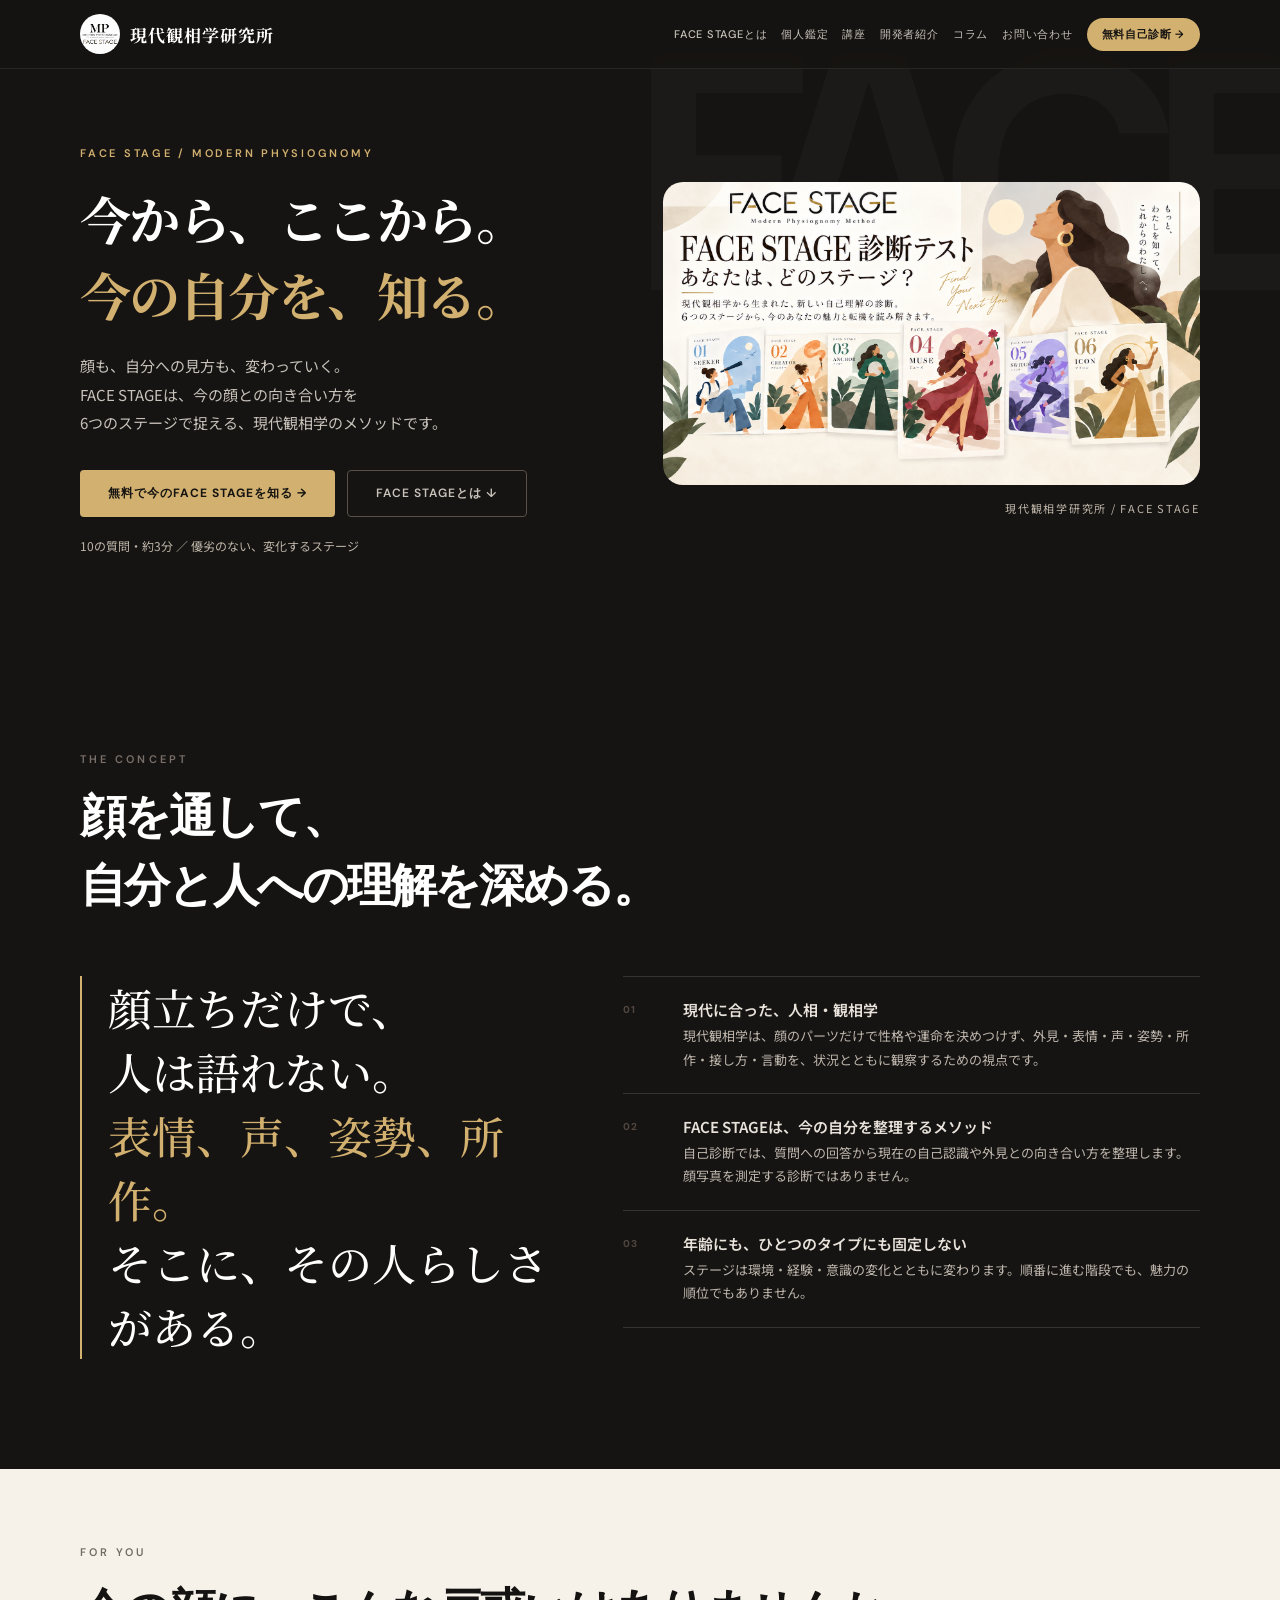
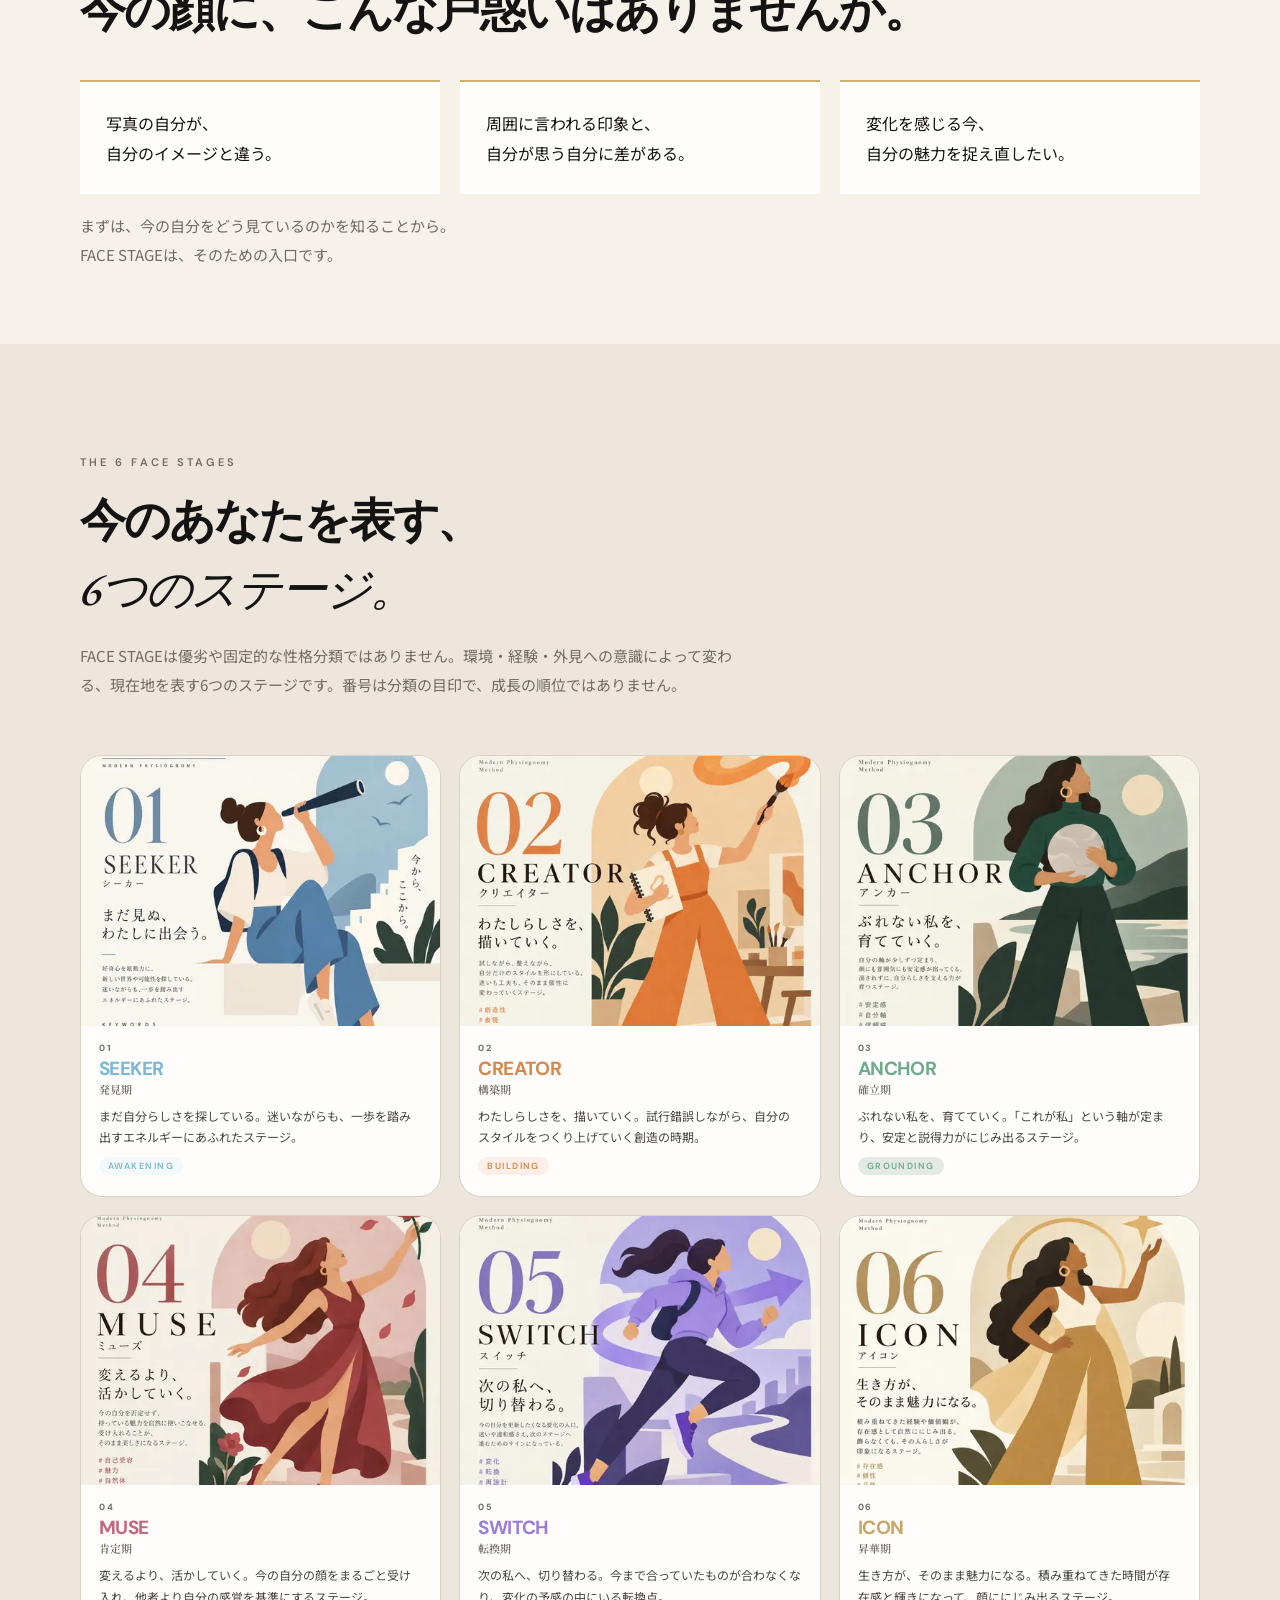
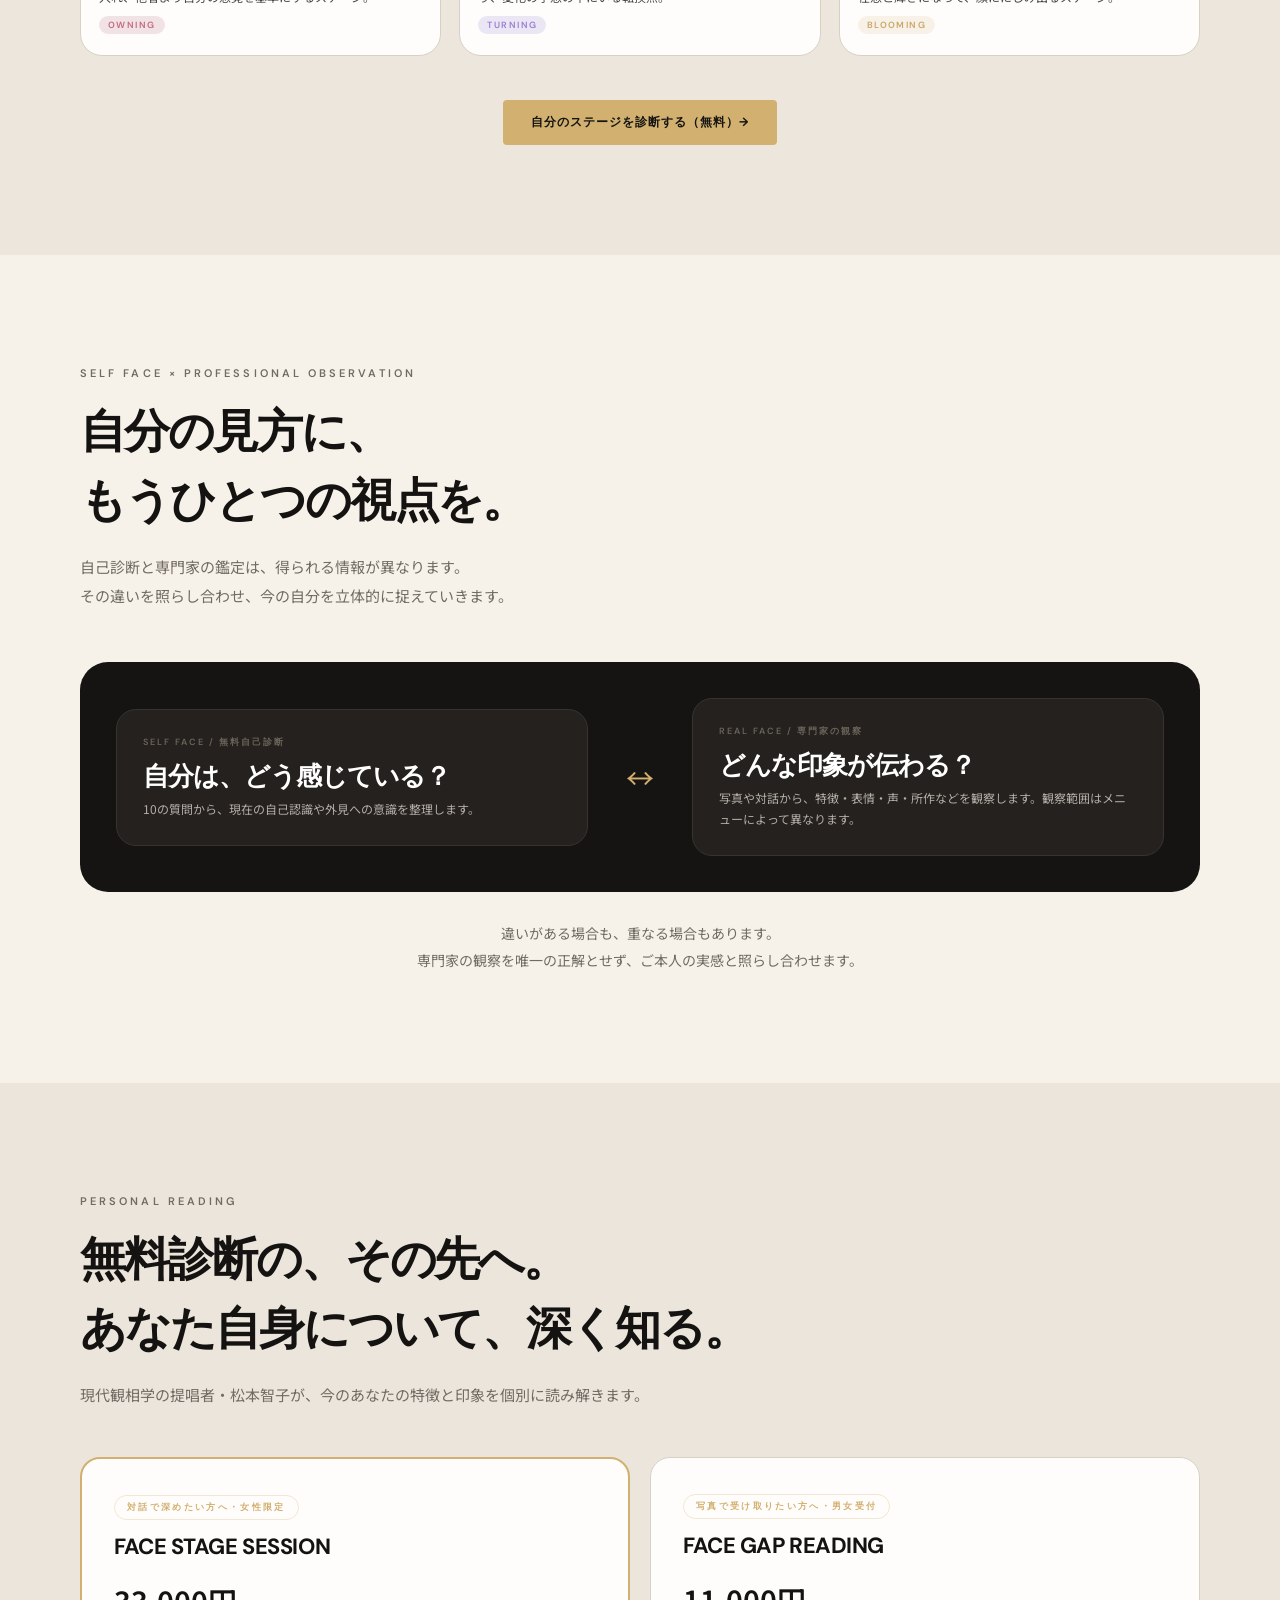
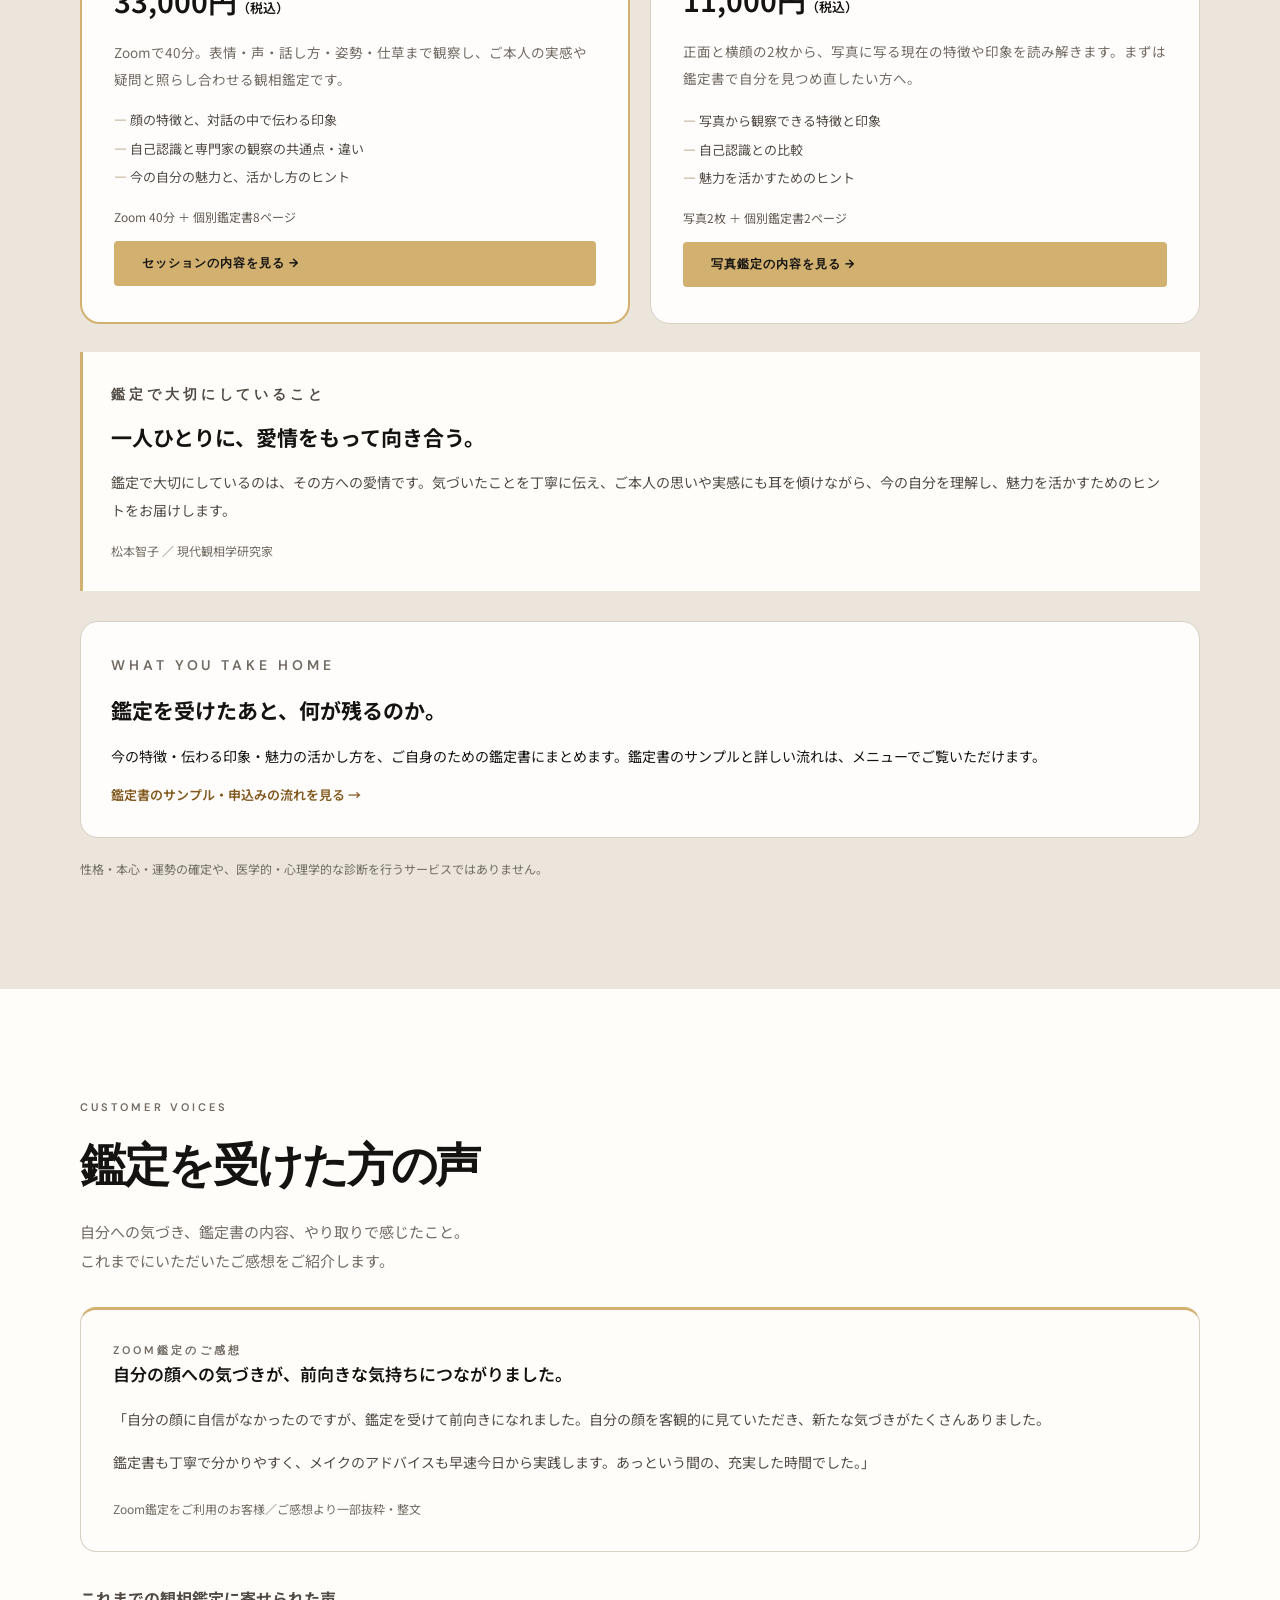
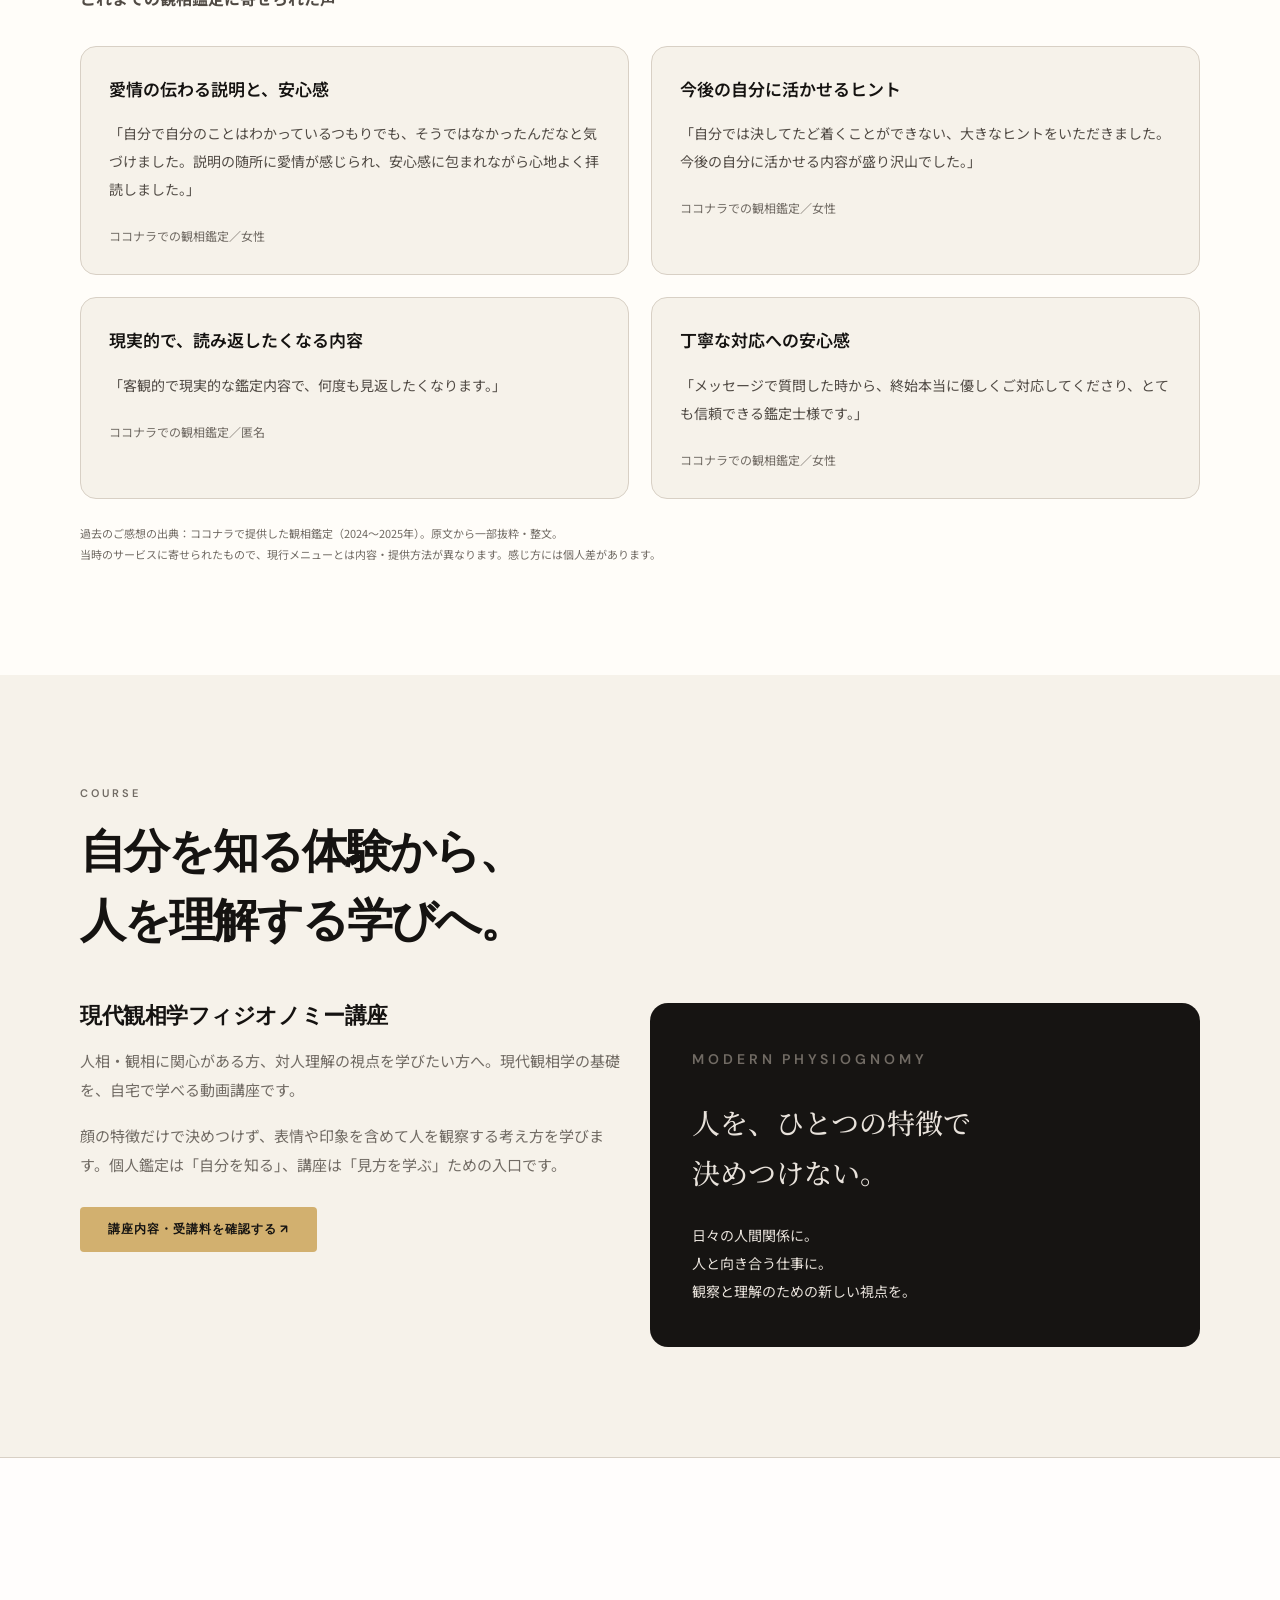
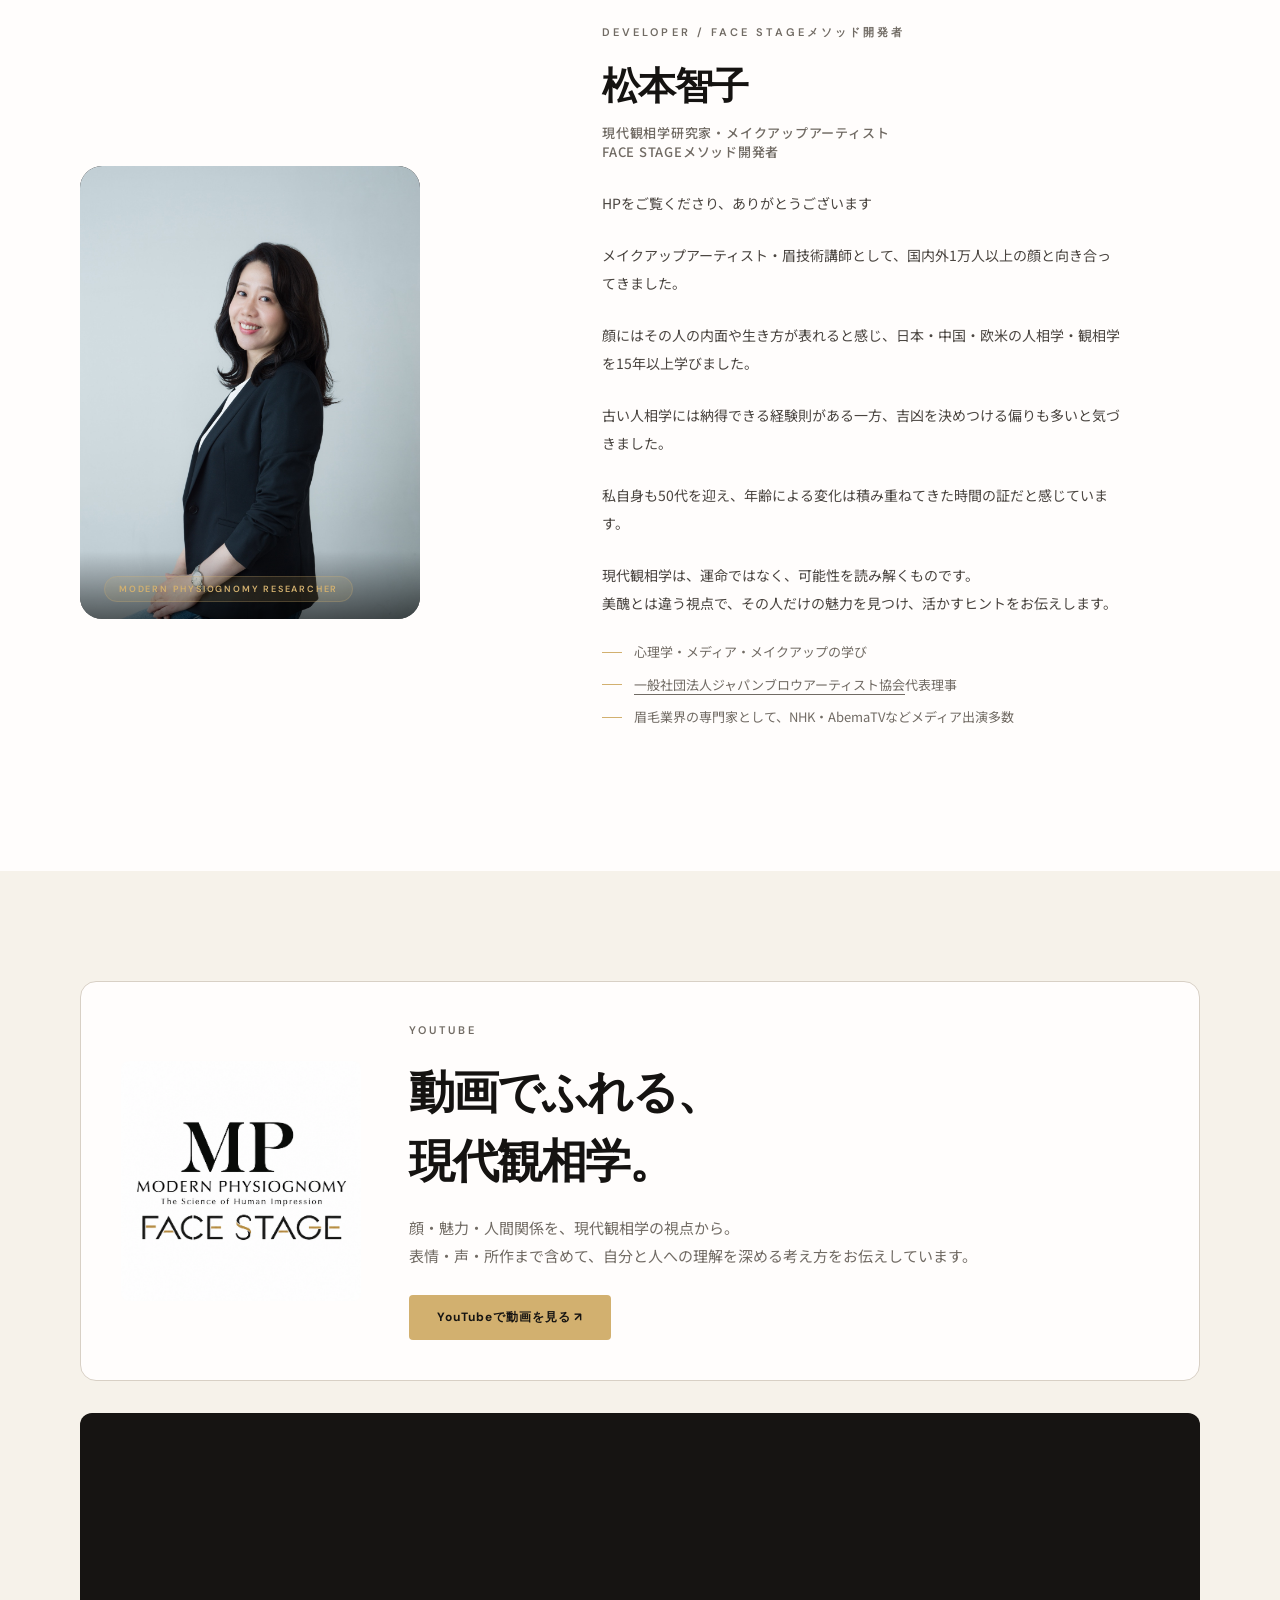
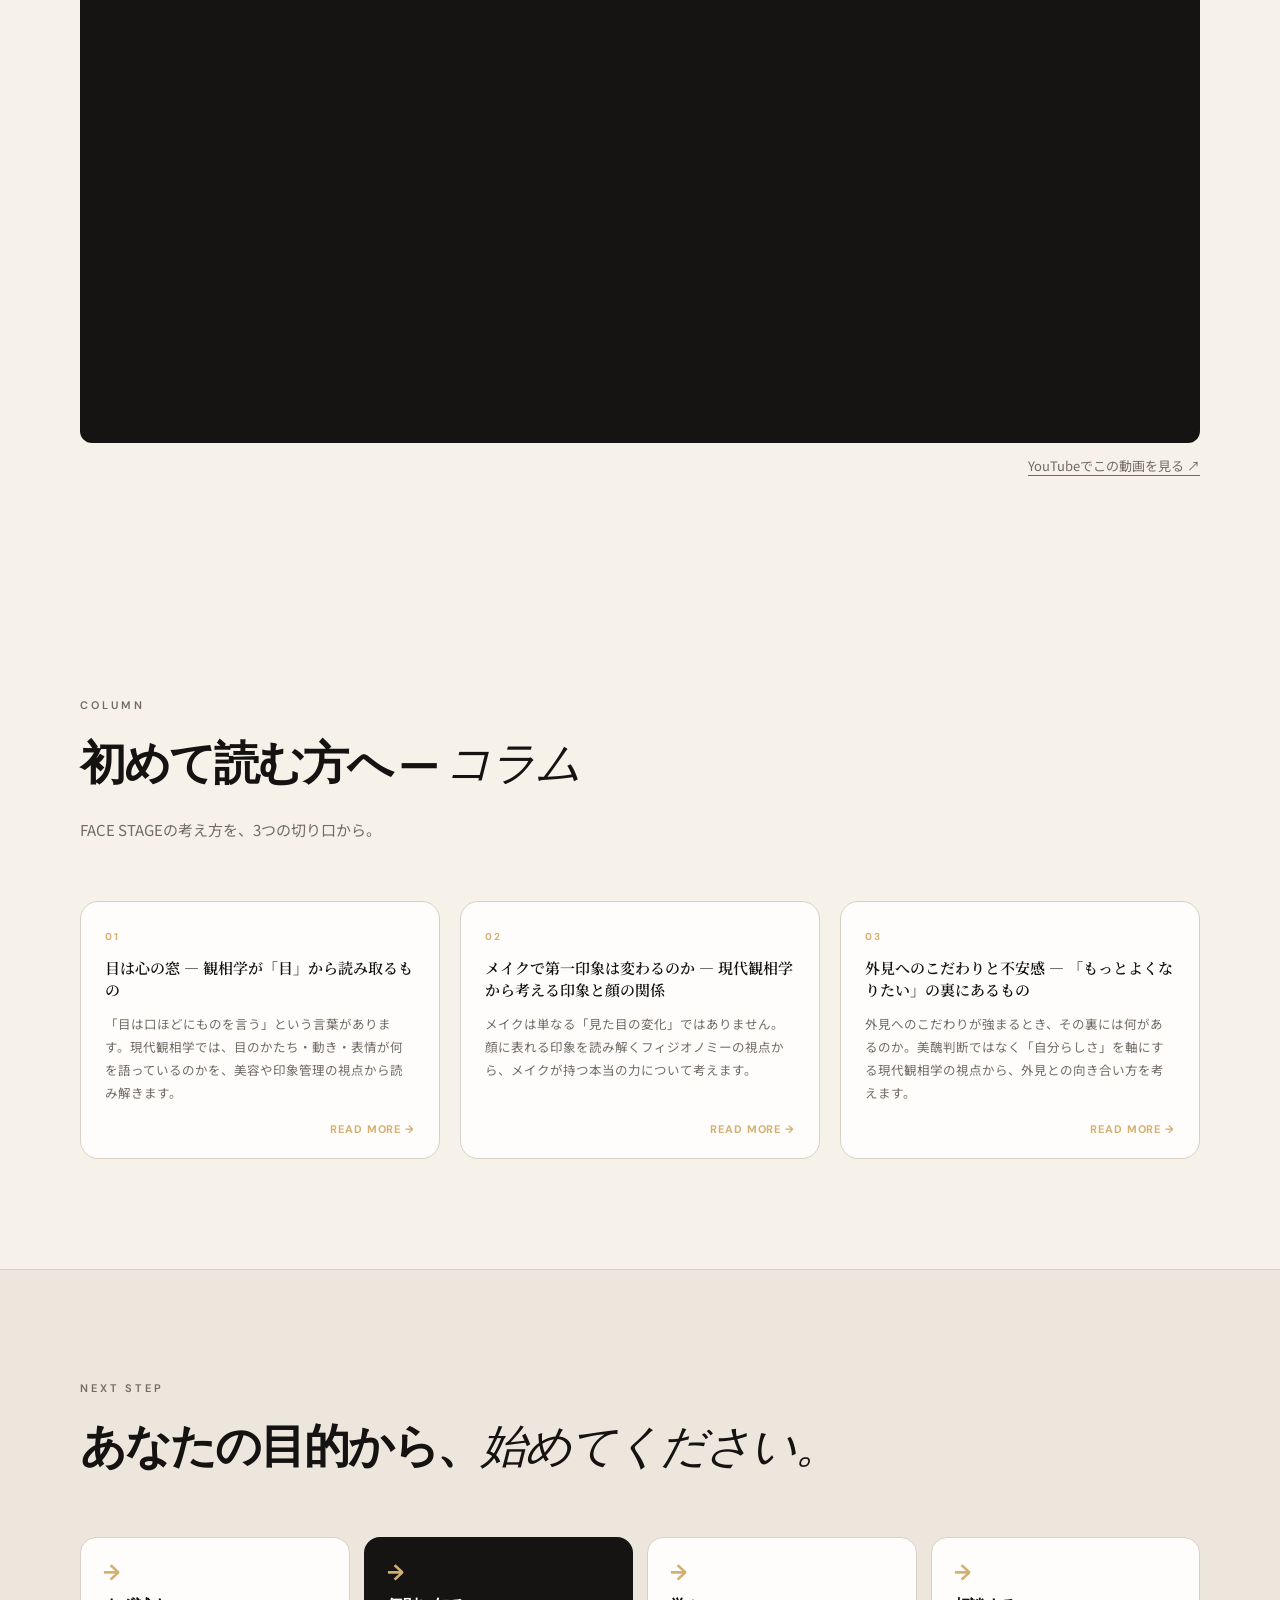
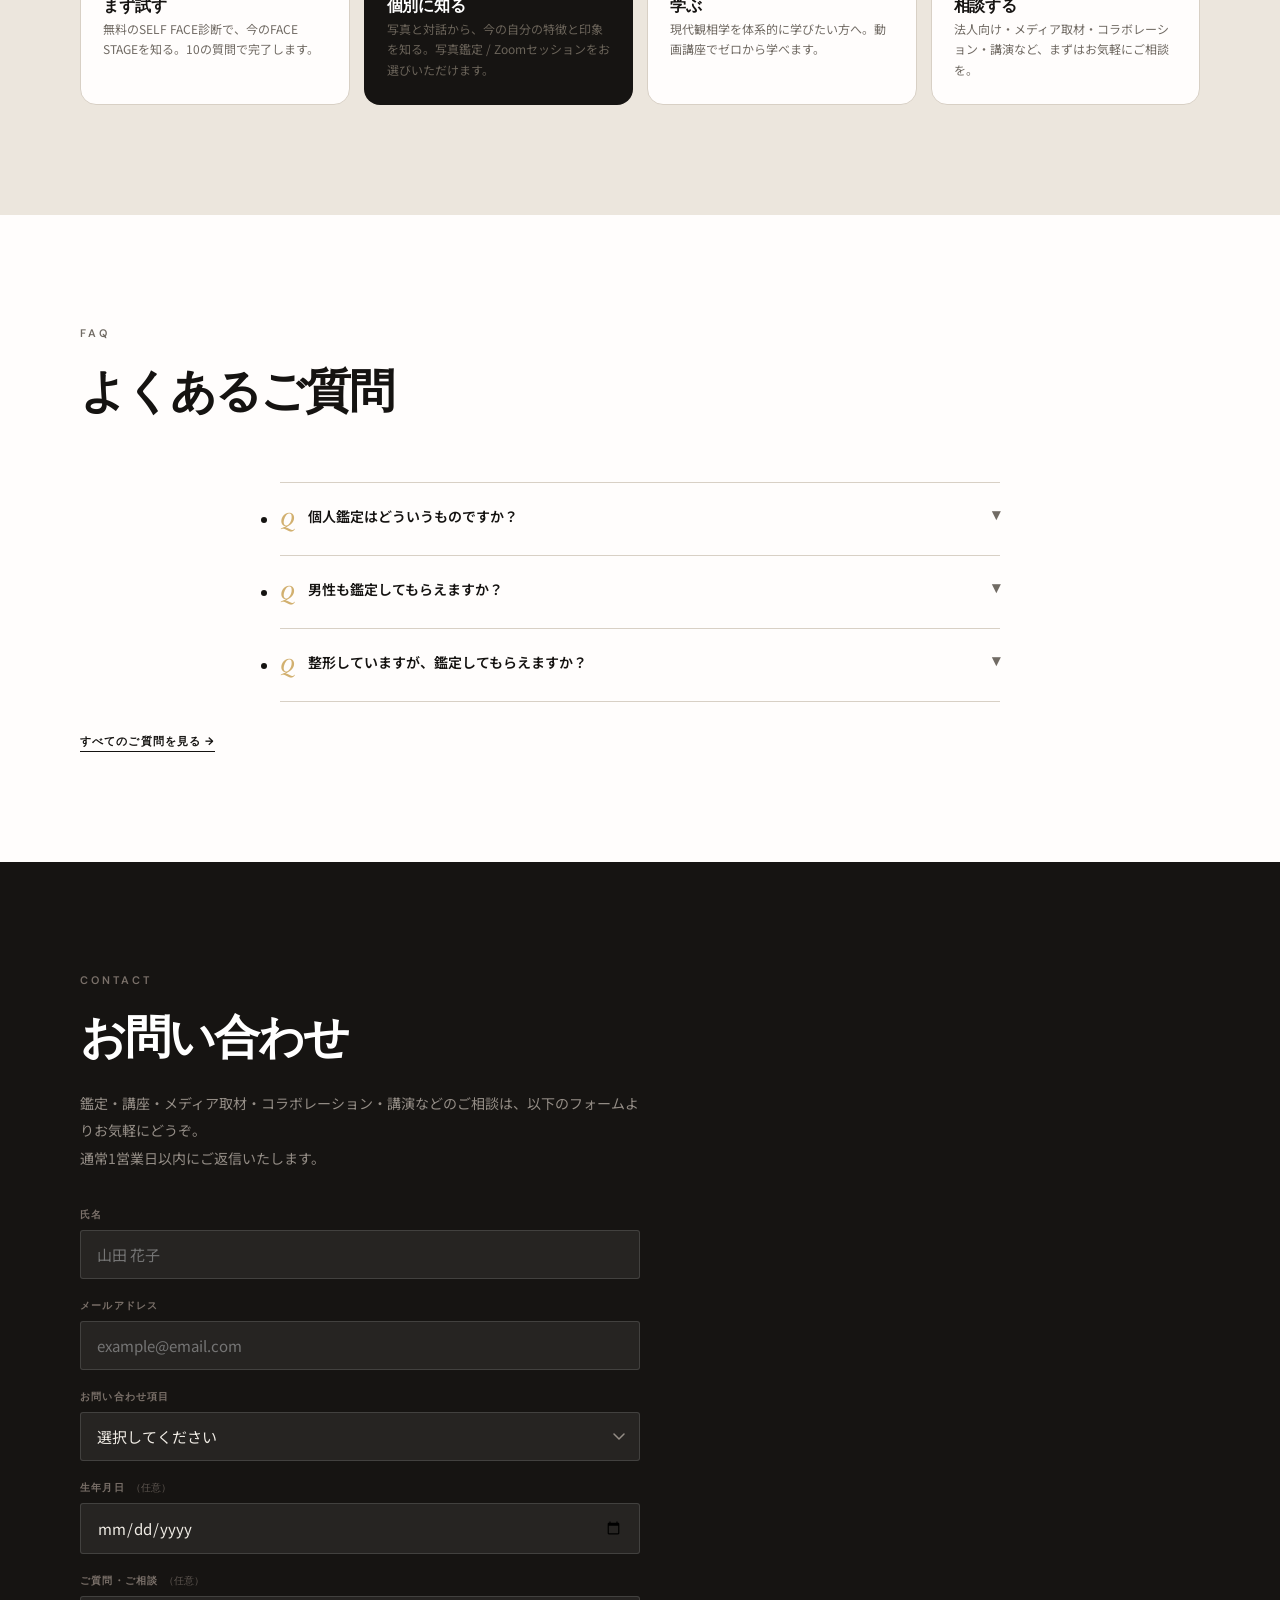
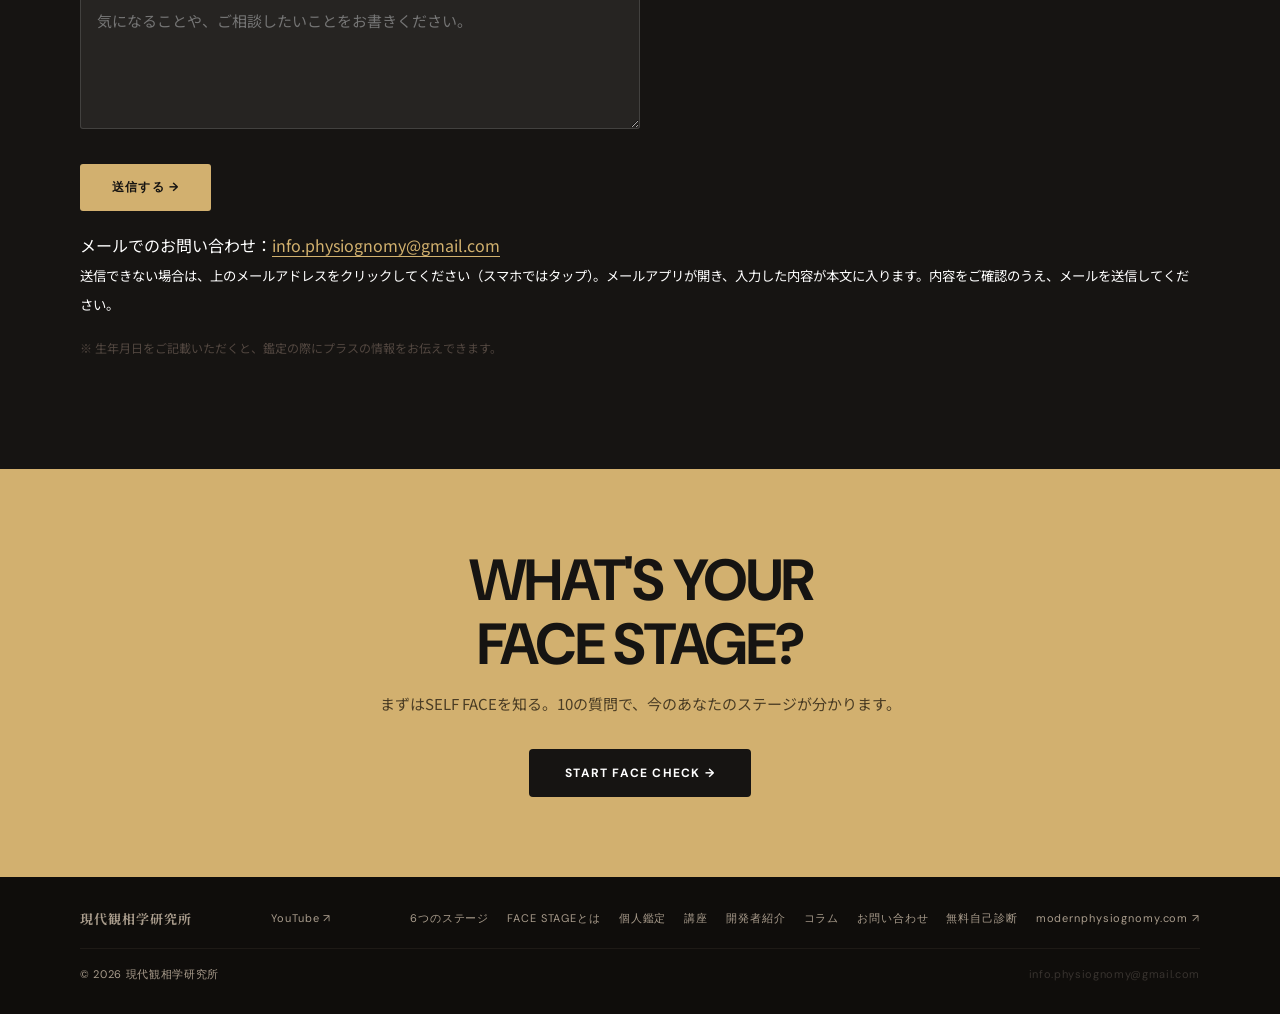
==== index.html @ 6534d3a1 "Update index.html" ====
<!DOCTYPE html>
<html lang="ja">
<head>
<!-- Google tag (gtag.js) -->
<script async src="https://www.googletagmanager.com/gtag/js?id=G-103FFTN7W9"></script>
<script>
  window.dataLayer = window.dataLayer || [];
  function gtag(){dataLayer.push(arguments);}
  gtag('js', new Date());

  gtag('config', 'G-103FFTN7W9');
</script>
<meta charset="UTF-8">
<meta name="viewport" content="width=device-width, initial-scale=1.0">
<meta name="description" content="FACE STAGEは、変化する今の自分を6つのステージで捉える現代観相学のメソッド。無料自己診断、松本智子による個人鑑定、講座をご案内します。">
<title>FACE STAGE｜今から、ここから。現代観相学研究所</title>
<link rel="preconnect" href="https://fonts.googleapis.com">
<link rel="preconnect" href="https://fonts.gstatic.com" crossorigin>
<link href="https://fonts.googleapis.com/css2?family=DM+Sans:ital,wght@0,400;0,500;0,600;0,700;1,400&family=EB+Garamond:ital,wght@0,500;1,500&family=Noto+Sans+JP:wght@400;500;600&family=Noto+Serif+JP:wght@500;600&display=swap" rel="stylesheet">
<style>

*{box-sizing:border-box;margin:0;padding:0}
:root{
  --bg:#F6F2EA;--ink:#151311;--muted:#716B64;
  --line:#D8D0C5;--paper:#FFFDFC;--dark:#161412;
  --gold:#D2B06F;--gold-d:#a77839;
  --seeker:#B9D9E8;--creator:#F0A06B;--anchor:#557B68;
  --muse:#9E5060;--switch:#7C65B8;--icon:#D2B06F;
}
html{scroll-behavior:smooth}
body{background:var(--bg);color:var(--ink);font-family:'Noto Sans JP',sans-serif;line-height:1.75}
a{text-decoration:none;color:inherit}
img{display:block;max-width:100%}
.container{width:min(1120px,calc(100% - 40px));margin:auto}
.eyebrow{font:600 11px/1 'DM Sans',sans-serif;letter-spacing:.28em;text-transform:uppercase;color:var(--muted)}

/* NAV */
.site-nav{position:fixed;z-index:10;top:0;left:0;right:0;color:#fff;background:rgba(22,20,18,.88);backdrop-filter:blur(8px);border-bottom:1px solid rgba(255,255,255,.08)}
.nav-inner{height:68px;display:flex;align-items:center;justify-content:space-between;gap:20px}
.site-brand{font:700 13px 'DM Sans';letter-spacing:.22em;color:#fff}
.site-links{display:flex;align-items:center;gap:14px;font:500 11px 'DM Sans';letter-spacing:.07em;color:#c8c2bb}
.site-links a:not(.nav-cta):hover{color:#fff}
.nav-cta{background:var(--gold);color:#161412!important;padding:9px 15px;border-radius:999px;font-weight:600!important;letter-spacing:.06em!important}
.nav-cta:hover{opacity:.88}
@media(max-width:560px){.site-links a:not(.nav-cta){display:none}}

/* FOOTER */
.site-footer{background:#0F0D0B;color:#524740;padding:32px 0;font:400 11px 'DM Sans';letter-spacing:.08em}
.foot-inner{display:flex;justify-content:space-between;align-items:center;flex-wrap:wrap;gap:12px}
.foot-brand{font-weight:700;color:#9a9088;font-size:13px;letter-spacing:.18em}


/* HERO */
.hero{min-height:100vh;background:var(--dark);color:#fff;display:flex;align-items:center;position:relative;overflow:hidden;padding-bottom:60px}
.hero::before{content:"FACE";position:absolute;right:-2vw;top:4vh;font:700 clamp(140px,26vw,420px)/.85 'DM Sans';letter-spacing:-.08em;color:rgba(255,255,255,.026);pointer-events:none}
.hero-grid{display:grid;grid-template-columns:1.1fr .9fr;gap:60px;align-items:center;padding:130px 0 80px}
.hero-kicker{color:var(--gold);margin-bottom:22px;letter-spacing:.25em}
.hero h1{font:700 clamp(50px,7.5vw,96px)/.9 'DM Sans';letter-spacing:-.055em;margin-bottom:22px}
.hero h1 em{font-family:'EB Garamond',serif;font-style:italic;font-weight:500}
.hero-sub{color:#C8C2BB;font-size:15px;line-height:1.9;max-width:520px;margin-bottom:36px}
.hero-sub strong{color:#fff;font-weight:500}
.hero-ctas{display:flex;flex-wrap:wrap;gap:12px}
.btn-gold{display:inline-flex;align-items:center;gap:8px;background:var(--gold);color:#161412;padding:14px 28px;font:700 12px 'DM Sans';letter-spacing:.08em;border-radius:4px;transition:opacity .2s}
.btn-gold:hover{opacity:.85}
.btn-ghost{display:inline-flex;align-items:center;gap:8px;border:1px solid #5a5047;color:#C8C2BB;padding:14px 28px;font:600 12px 'DM Sans';letter-spacing:.08em;border-radius:4px;transition:all .2s}
.btn-ghost:hover{border-color:var(--gold);color:var(--gold)}
.stage-mosaic{display:grid;grid-template-columns:repeat(3,1fr);gap:8px}
.mosaic-card{border-radius:14px;overflow:hidden;aspect-ratio:1;position:relative;transition:transform .3s}
.mosaic-card:hover{transform:scale(1.04)}
.mosaic-card img{width:100%;height:100%;object-fit:cover}
.mosaic-label{position:absolute;bottom:0;left:0;right:0;background:linear-gradient(transparent,rgba(15,13,11,.8));padding:18px 8px 8px;font:700 9px 'DM Sans';letter-spacing:.18em;color:rgba(255,255,255,.9)}

/* WHAT */
.section{padding:110px 0}
.section-header{max-width:760px;margin-bottom:56px}
.section-title{font:700 clamp(32px,5vw,60px)/1.08 'DM Sans';letter-spacing:-.045em;margin-top:14px}
.section-title em{font-family:'EB Garamond',serif;font-weight:500;font-style:italic}
.lead{margin-top:18px;color:var(--muted);font-size:15px;line-height:1.9;max-width:680px}

/* 6 STAGES */
.stages{background:#ECE6DD}
.stages-grid{display:grid;grid-template-columns:repeat(3,1fr);gap:18px}
.stage-card{border-radius:22px;overflow:hidden;background:var(--paper);border:1px solid var(--line);transition:transform .3s,box-shadow .3s}
.stage-card:hover{transform:translateY(-5px);box-shadow:0 18px 44px rgba(0,0,0,.1)}
.stage-card .img-wrap{aspect-ratio:1;overflow:hidden}
.stage-card .img-wrap img{width:100%;height:100%;object-fit:cover}
.stage-card .card-body{padding:16px 18px 20px}
.s-num{font:700 9px 'DM Sans';letter-spacing:.2em;color:var(--muted);margin-bottom:5px}
.s-name{font:700 19px/1 'DM Sans';letter-spacing:-.03em;margin-bottom:3px}
.s-jp{font:600 11px 'Noto Serif JP';color:var(--muted);margin-bottom:8px}
.s-desc{font-size:12px;color:#4a4540;line-height:1.8}
.s-tag{display:inline-block;margin-top:8px;border-radius:999px;padding:3px 9px;font:600 9px 'DM Sans';letter-spacing:.16em}

/* PHILOSOPHY */
.philosophy-sect{background:var(--dark);color:#fff}
.philosophy-sect .eyebrow{color:#7a7069}
.philosophy-sect .section-title{color:#fff}
.phil-grid{display:grid;grid-template-columns:.9fr 1.1fr;gap:70px;align-items:start;margin-top:56px}
.big-stmt{font:500 clamp(26px,3.5vw,44px)/1.45 'Noto Serif JP';border-left:2px solid var(--gold);padding-left:26px;color:#fff}
.big-stmt em{color:var(--gold);font-style:normal}
.principles{border-top:1px solid #38332F}
.principle{padding:22px 0;border-bottom:1px solid #38332F;display:grid;grid-template-columns:46px 1fr;gap:14px}
.principle .num{font:700 10px 'DM Sans';letter-spacing:.12em;color:#524740;padding-top:4px}
.principle h4{font:600 15px 'Noto Sans JP';margin-bottom:4px;color:#e8e2db}
.principle p{font-size:13px;color:#948d86;line-height:1.8}

/* GAP */
.gap-sect{background:var(--bg)}
.gap-board{display:grid;grid-template-columns:1fr 80px 1fr;align-items:center;gap:12px;margin-top:52px;background:var(--dark);border-radius:28px;padding:36px}
.gap-card{background:#24211E;border:1px solid #38332F;border-radius:20px;padding:26px}
.gap-lbl{font:600 9px 'DM Sans';letter-spacing:.22em;color:#6a6359;margin-bottom:10px}
.gap-type{font:700 36px 'DM Sans';letter-spacing:-.04em;color:#fff;margin-bottom:4px}
.gap-jp{font-size:12px;color:#b5ada7}
.gap-chip{margin-top:12px;display:inline-block;border:1px solid #4a4540;border-radius:999px;padding:5px 10px;font:600 9px 'DM Sans';letter-spacing:.14em;color:var(--gold)}
.gap-arrow{text-align:center;color:var(--gold);font-size:28px}
.gap-explain{color:#948d86;font-size:14px;line-height:1.9;text-align:center;max-width:560px;margin:28px auto 0}

/* CTA BAND */
.cta-band{background:var(--gold);padding:80px 0;text-align:center}
.cta-band h2{font:700 clamp(30px,5vw,58px)/1.1 'DM Sans';letter-spacing:-.04em;color:#161412;margin-bottom:14px}
.cta-band p{color:#4a3c24;font-size:15px;margin-bottom:32px}
.btn-dark{display:inline-flex;align-items:center;gap:10px;background:#161412;color:#fff;padding:16px 36px;font:700 12px 'DM Sans';letter-spacing:.1em;border-radius:4px;transition:opacity .2s}
.btn-dark:hover{opacity:.8}

/* LEARN */
.learn-sect{background:var(--bg)}
.learn-inner{display:grid;grid-template-columns:1.1fr .9fr;gap:72px;align-items:center;margin-top:56px}
.course-tags{display:flex;gap:8px;flex-wrap:wrap;margin-bottom:20px}
.course-tag{background:var(--dark);color:var(--gold);font:700 9px 'DM Sans';letter-spacing:.22em;padding:5px 12px;border-radius:999px;text-transform:uppercase}
.course-title{font:700 clamp(22px,3.5vw,34px)/1.2 'DM Sans';letter-spacing:-.03em;margin-bottom:16px}
.course-desc{font-size:14px;color:var(--muted);line-height:1.95;margin-bottom:24px;max-width:480px}
.course-meta{list-style:none;margin-bottom:32px;display:flex;flex-direction:column;gap:8px}
.course-meta li{font-size:13px;color:var(--muted);display:flex;align-items:center;gap:10px}
.course-meta li::before{content:"";width:18px;height:1px;background:var(--gold);flex-shrink:0}
.course-visual{background:var(--dark);border-radius:24px;aspect-ratio:4/3;display:flex;flex-direction:column;align-items:center;justify-content:center;gap:12px;position:relative;overflow:hidden}
.course-visual::before{content:"▶";font-size:48px;color:var(--gold);opacity:.9}
.course-visual-label{font:700 10px 'DM Sans';letter-spacing:.3em;color:#6a6359;text-transform:uppercase}
.course-visual-bg{position:absolute;inset:0;background:radial-gradient(ellipse at 60% 40%,rgba(210,176,111,.08) 0%,transparent 65%)}

/* ABOUT */
.about-sect{background:var(--paper);border-top:1px solid var(--line)}
.about-grid{display:grid;grid-template-columns:.85fr 1.15fr;gap:80px;align-items:center;margin-top:56px}
.about-portrait{position:relative}
.portrait-frame{background:var(--dark);border-radius:22px;aspect-ratio:3/4;max-width:340px;display:flex;flex-direction:column;align-items:center;justify-content:flex-end;padding:28px;overflow:hidden}
.portrait-bg{position:absolute;inset:0;background:linear-gradient(160deg,#2A2520 0%,#0F0D0B 100%)}
.portrait-initial{position:absolute;top:50%;left:50%;transform:translate(-50%,-60%);font:700 clamp(100px,16vw,160px)/.85 'DM Sans';letter-spacing:-.08em;color:rgba(255,255,255,.04);pointer-events:none;user-select:none}
.portrait-tag{position:relative;z-index:1;background:rgba(210,176,111,.12);border:1px solid rgba(210,176,111,.25);border-radius:999px;padding:6px 14px;font:600 9px 'DM Sans';letter-spacing:.2em;color:var(--gold);text-transform:uppercase}
.about-text .eyebrow{margin-bottom:14px}
.about-name{font:700 clamp(32px,5vw,52px)/1 'DM Sans';letter-spacing:-.045em;margin-bottom:6px}
.about-name em{font-family:'EB Garamond',serif;font-style:italic;font-weight:500}
.about-title{font:500 13px 'Noto Sans JP';color:var(--muted);margin-bottom:28px;letter-spacing:.06em}
.about-body{font-size:14px;line-height:2;color:#4a4540;margin-bottom:24px;max-width:520px}
.about-creds{display:flex;flex-direction:column;gap:10px;margin-bottom:32px}
.cred-row{display:flex;align-items:center;gap:12px;font-size:13px;color:var(--muted)}
.cred-row::before{content:"";width:20px;height:1px;background:var(--gold);flex-shrink:0}
.about-profile-head{font:700 10px 'DM Sans';letter-spacing:.28em;text-transform:uppercase;color:var(--gold);margin:32px 0 14px;border-top:1px solid var(--line);padding-top:26px}
.about-profile-text{font-size:13px;line-height:2.1;color:var(--muted);max-width:520px}

/* PAGE LINKS */
.links-sect{background:#ECE6DD;border-top:1px solid #D8D0C5}
.pages-grid{display:grid;grid-template-columns:repeat(3,1fr);gap:16px;margin-top:48px}
.page-card{display:flex;flex-direction:column;background:var(--paper);border:1px solid var(--line);border-radius:18px;padding:28px 24px 24px;transition:transform .25s,box-shadow .25s;color:inherit}
.page-card:hover{transform:translateY(-4px);box-shadow:0 14px 36px rgba(0,0,0,.09)}
.page-num{font:700 10px 'DM Sans';letter-spacing:.22em;color:var(--gold);margin-bottom:12px;display:block}
.page-card h3{font:700 18px/1.2 'DM Sans';letter-spacing:-.02em;margin-bottom:8px}
.page-card p{font-size:13px;color:var(--muted);line-height:1.75;flex:1;margin-bottom:20px}
.page-arrow{font:700 13px 'DM Sans';color:var(--gold);letter-spacing:.06em;align-self:flex-end}
.page-card-dark{background:var(--dark);border-color:transparent;color:#fff}
.page-card-dark h3{color:#fff}
.page-card-dark p{color:#948d86}
.page-card-dark .page-arrow{color:var(--gold)}

/* HERO — Japanese primary */
.hero-eng{font:400 13px/1 'EB Garamond',serif;font-style:italic;color:rgba(200,194,187,.38);letter-spacing:.14em;margin-bottom:16px;display:block}
.hero h1{font-family:'DM Sans','Noto Serif JP',serif;font-weight:700;font-size:clamp(38px,6vw,80px);line-height:1.08;letter-spacing:-.03em;margin-bottom:14px}

/* LEARN — 2 paths */
.learn-paths{display:grid;grid-template-columns:1fr 1fr;gap:20px;margin-top:48px}
.path-card{background:var(--paper);border:1px solid var(--line);border-radius:20px;padding:36px 32px;display:flex;flex-direction:column;gap:14px}
.path-tag{font:700 9px 'DM Sans';letter-spacing:.26em;text-transform:uppercase;color:var(--gold);border:1px solid rgba(210,176,111,.3);border-radius:999px;padding:5px 12px;align-self:flex-start}
.path-title{font:700 22px/1.2 'DM Sans';letter-spacing:-.02em}
.path-desc{font-size:13.5px;color:var(--muted);line-height:1.95;flex:1}

/* COLUMN */
.column-sect{background:var(--bg)}
.col-grid{display:grid;grid-template-columns:repeat(3,1fr);gap:20px;margin-top:48px}
.col-card{display:flex;flex-direction:column;background:var(--paper);border:1px solid var(--line);border-radius:18px;padding:28px 24px 22px;transition:transform .25s,box-shadow .25s;color:inherit}
.col-card:hover{transform:translateY(-4px);box-shadow:0 12px 32px rgba(0,0,0,.08)}
.col-num{font:700 10px 'DM Sans';letter-spacing:.22em;color:var(--gold);margin-bottom:14px;display:block}
.col-title{font:600 15px/1.5 'Noto Serif JP';margin-bottom:10px;color:var(--ink)}
.col-excerpt{font-size:12.5px;color:var(--muted);line-height:1.85;flex:1;margin-bottom:18px}
.col-arrow{font:700 11px 'DM Sans';color:var(--gold);letter-spacing:.08em;align-self:flex-end;margin-top:auto}

/* EXIT PATHS */
.exit-grid{display:grid;grid-template-columns:repeat(4,1fr);gap:14px;margin-top:40px}
.exit-card{display:flex;flex-direction:column;align-items:flex-start;background:var(--paper);border:1px solid var(--line);border-radius:16px;padding:24px 22px;transition:transform .2s,box-shadow .2s;color:inherit}
.exit-card:hover{transform:translateY(-3px);box-shadow:0 10px 28px rgba(0,0,0,.07)}
.exit-mark{font:700 22px/1 'DM Sans';color:var(--gold);margin-bottom:12px;display:block}
.exit-card h3{font:700 16px/1.2 'DM Sans';letter-spacing:-.01em;margin-bottom:4px}
.exit-card p{font-size:12px;color:var(--muted);line-height:1.7}
.exit-card.exit-dark{background:var(--dark);border-color:transparent;color:#fff}
.exit-card.exit-dark h3{color:#fff}
.exit-card.exit-dark p{color:#6a6359}
.exit-card.exit-dark .exit-mark{color:var(--gold)}

/* FAQ */
.faq-sect{background:var(--paper)}
.faq-list{max-width:720px;margin:0 auto}
.faq-preview{display:grid;gap:0}
.faq-item{border-bottom:1px solid var(--line);padding:22px 0}
.faq-item:first-child{border-top:1px solid var(--line)}
.faq-q{display:flex;align-items:flex-start;gap:14px;font:600 14px/1.6 'Noto Sans JP';color:var(--ink);cursor:pointer;width:100%;background:none;border:none;text-align:left;padding:0}
.faq-q-mark{font-family:'EB Garamond',serif;font-style:italic;font-size:20px;color:var(--gold);flex-shrink:0;line-height:1.4}
.faq-q-text{flex:1}
.faq-chevron{margin-left:auto;color:var(--muted);font-size:16px;line-height:1;transition:transform .25s;padding-left:8px;flex-shrink:0}
.faq-item.open .faq-chevron{transform:rotate(180deg)}
.faq-a{display:none;padding:12px 0 4px 34px;font:400 13px/1.95 'Noto Sans JP';color:var(--muted)}
.faq-item.open .faq-a{display:block}
.faq-more-link{display:inline-flex;align-items:center;gap:8px;margin-top:32px;font:700 11px 'DM Sans';letter-spacing:.1em;color:var(--ink);border-bottom:1px solid var(--ink);padding-bottom:2px;text-decoration:none;transition:.2s}
.faq-more-link:hover{color:var(--gold-d);border-color:var(--gold-d)}

/* CONTACT */
.contact-sect{background:var(--dark);color:#fff}
.contact-sect .eyebrow{color:#7a7069}
.contact-sect .section-title{color:#fff}
.contact-body{font-size:14px;color:#948d86;line-height:1.95;max-width:560px;margin:18px 0 36px}
.contact-note{font-size:12px;color:#524740;margin-top:20px;line-height:1.8}

/* CONTACT FORM */
.contact-form-wrap{max-width:560px}
.form-group{margin-bottom:20px}
.form-label{display:block;font:600 10px 'DM Sans';letter-spacing:.12em;text-transform:uppercase;color:#7a7069;margin-bottom:8px}
.form-label .optional{font-weight:400;opacity:.7;margin-left:6px;letter-spacing:0;text-transform:none;font-size:10px}
.form-input,.form-select{width:100%;padding:13px 16px;background:rgba(255,255,255,.07);border:1.5px solid rgba(255,255,255,.13);border-radius:3px;color:#f0ece5;font:400 15px 'Noto Sans JP';outline:none;transition:border-color .2s;-webkit-appearance:none}
.form-input:focus,.form-select:focus{border-color:var(--gold)}
.form-select{background-image:url("data:image/svg+xml,%3Csvg xmlns='http://www.w3.org/2000/svg' width='12' height='8' viewBox='0 0 12 8'%3E%3Cpath d='M1 1l5 5 5-5' stroke='%23948d86' stroke-width='1.5' fill='none' stroke-linecap='round'/%3E%3C/svg%3E");background-repeat:no-repeat;background-position:right 14px center;background-color:rgba(255,255,255,.07);cursor:pointer;padding-right:40px}
.form-select option{background:#1a1612;color:#f0ece5}
.form-submit{margin-top:8px;padding:15px 32px;background:var(--gold);border:none;border-radius:3px;color:#161412;font:700 12px 'DM Sans';letter-spacing:.1em;text-transform:uppercase;cursor:pointer;transition:opacity .2s}
.form-submit:hover{opacity:.85}
.form-success{display:none;margin-top:20px;padding:16px;background:rgba(210,176,111,.15);border:1px solid rgba(210,176,111,.3);border-radius:3px;color:#c9a86c;font-size:14px}

@media(max-width:820px){
  .hero-grid{grid-template-columns:1fr;gap:40px;padding:90px 0 60px}
  .stage-mosaic{display:none}
  .stages-grid{grid-template-columns:repeat(2,1fr)}
  .phil-grid{grid-template-columns:1fr;gap:40px}
  .gap-board{grid-template-columns:1fr;gap:16px}
  .gap-arrow{transform:rotate(90deg)}
  .learn-inner{grid-template-columns:1fr;gap:40px}
  .learn-paths{grid-template-columns:1fr}
  .about-grid{grid-template-columns:1fr;gap:40px}
  .portrait-frame{max-width:360px;aspect-ratio:3/4;margin:0 auto}
  .portrait-initial{font-size:clamp(80px,18vw,130px)}
  .pages-grid{grid-template-columns:1fr}
  .col-grid{grid-template-columns:1fr}
  .exit-grid{grid-template-columns:repeat(2,1fr)}
}
@media(max-width:480px){
  .stages-grid{grid-template-columns:1fr}
  .hero-ctas{flex-direction:column;align-items:flex-start}
  .pages-grid{grid-template-columns:1fr}
  .exit-grid{grid-template-columns:1fr}
}

/* KEY VISUAL BANNER */
.kv-section{padding-top:68px;background:#0F0D0B;line-height:0}
.kv-img{width:100%;height:auto;display:block}

/* HERO (dark section) */
.hero{background:var(--dark);color:#fff;display:flex;align-items:center;position:relative;overflow:hidden}
.hero::before{content:"FACE";position:absolute;right:-2vw;top:4vh;font:700 clamp(140px,26vw,420px)/.85 'DM Sans';letter-spacing:-.08em;color:rgba(255,255,255,.026);pointer-events:none}
.hero-grid{display:grid;grid-template-columns:1.1fr .9fr;gap:60px;align-items:center;padding:80px 0}
.hero-eng{font:400 13px/1 'EB Garamond',serif;font-style:italic;color:rgba(200,194,187,.38);letter-spacing:.14em;margin-bottom:16px;display:block}
.hero h1{font-family:'DM Sans','Noto Serif JP',serif;font-weight:700;font-size:clamp(38px,6vw,72px);line-height:1.08;letter-spacing:-.03em;margin-bottom:14px}
.hero-sub{color:#C8C2BB;font-size:15px;line-height:1.9;max-width:520px;margin-bottom:32px}
.hero-ctas{display:flex;flex-wrap:wrap;gap:12px}

/* MOSAIC (CSS-only stage cards) */
.stage-mosaic{display:grid;grid-template-columns:repeat(3,1fr);gap:8px}
.mosaic-card{
  border-radius:14px;overflow:hidden;aspect-ratio:1;
  position:relative;transition:transform .3s;
  display:flex;flex-direction:column;justify-content:flex-end;
  padding:16px 14px;text-decoration:none;
}
.mosaic-card:hover{transform:scale(1.04)}
.mosaic-num{font:700 9px 'DM Sans';letter-spacing:.2em;color:rgba(255,255,255,.45);margin-bottom:3px;display:block}
.mosaic-name{font:700 17px/1 'DM Sans';letter-spacing:-.01em;margin-bottom:3px;display:block}
.mosaic-jp{font:500 10px 'Noto Serif JP';color:rgba(255,255,255,.5);margin-bottom:7px;display:block}
.mosaic-tag{font:400 10px/1.55 'Noto Sans JP';color:rgba(255,255,255,.38);display:block}

@media(max-width:820px){
  .hero-grid{grid-template-columns:1fr;gap:36px;padding:64px 0}
  .stage-mosaic{display:none}
}
@media(max-width:560px){
  .hero-ctas{flex-direction:column;align-items:flex-start}
  .hero-ctas .btn-gold,.hero-ctas .btn-ghost{width:100%;justify-content:center}
}

/* Japanese site name */
.site-brand{font-family:'Noto Serif JP',serif;font-size:17px;letter-spacing:.06em;white-space:nowrap;flex-shrink:0}
.foot-brand{font-family:'Noto Serif JP',serif;letter-spacing:.08em}
@media(max-width:1000px){.site-links a:not(.nav-cta){display:none}}
@media(max-width:380px){.nav-inner{gap:8px}.site-brand{font-size:15px}.nav-cta{padding:9px 10px;font-size:10px;white-space:nowrap}}

.site-brand{display:flex;align-items:center;gap:10px}
.brand-logo{width:40px;height:40px;object-fit:contain;border-radius:50%;flex-shrink:0}
.youtube-card{display:grid;grid-template-columns:240px 1fr;gap:48px;align-items:center;padding:40px;background:var(--paper);border:1px solid var(--line);border-radius:16px}
.youtube-logo{width:240px;height:auto;border-radius:8px}
.youtube-card .eyebrow{margin-bottom:18px}
.youtube-card p.lead{margin:18px 0 24px}
@media(max-width:600px){.youtube-card{grid-template-columns:1fr;gap:24px;padding:24px}.youtube-logo{width:200px;margin:auto}.site-brand{font-size:14px;gap:7px}.brand-logo{width:32px;height:32px}.nav-inner{gap:8px}.nav-cta{font-size:10px;padding:9px 10px;white-space:nowrap}}
.youtube-video{margin-top:32px;aspect-ratio:16/9;width:100%;background:#161412;border-radius:12px;overflow:hidden}
.youtube-video iframe{display:block;width:100%;height:100%;border:0}
.youtube-direct{margin-top:12px;text-align:right;font-size:13px;color:var(--muted)}
.youtube-direct a{text-decoration:underline;text-underline-offset:4px}

/* Shared mobile navigation and back-to-top control */
.menu-toggle{display:none;align-items:center;justify-content:center;gap:8px;min-height:44px;padding:8px 12px;background:#fff;color:#191919;border:1px solid #c9c9c2;border-radius:6px;font:500 13px/1.5 'Noto Sans JP',sans-serif;cursor:pointer;flex-shrink:0}
.menu-toggle svg{width:20px;height:20px;fill:none;stroke:currentColor;stroke-width:1.8;stroke-linecap:round}
.menu-toggle .menu-close{display:none}.menu-toggle[aria-expanded="true"] .menu-open{display:none}.menu-toggle[aria-expanded="true"] .menu-close{display:block}
.back-to-top{position:fixed;right:24px;bottom:24px;z-index:30;display:flex;align-items:center;justify-content:center;width:48px;height:48px;border:1px solid #c6a655;border-radius:50%;background:#191919;color:#ddc583;box-shadow:0 4px 16px #0002;cursor:pointer}
.back-to-top[hidden]{display:none}.back-to-top svg{width:22px;height:22px;fill:none;stroke:currentColor;stroke-width:1.8;stroke-linecap:round;stroke-linejoin:round}
.menu-toggle:focus-visible,.back-to-top:focus-visible{outline:3px solid #c6a655;outline-offset:4px}
@media(max-width:1000px){
 .site-nav .nav-inner{position:relative;justify-content:space-between}
 .menu-toggle{display:inline-flex}
 .site-nav .site-links{display:none;position:absolute;top:100%;left:0;right:0;flex-direction:column;align-items:stretch;gap:0;padding:10px;background:#fff;color:#191919;border:1px solid #e2e2df;border-radius:0 0 12px 12px;box-shadow:0 12px 28px #0002;max-height:calc(100dvh - 90px);overflow-y:auto;white-space:normal}
 .site-nav .site-links.is-open{display:flex}
 .site-nav .site-links a:not(.nav-cta),.site-nav .site-links a.nav-cta{display:block;font:500 15px/1.7 'Noto Sans JP',sans-serif;letter-spacing:0;padding:12px 16px;min-height:48px;color:#191919;text-align:left;border-radius:6px}
 .site-nav .site-links a:not(.nav-cta):hover{color:#191919;background:#f5f2e9}
 .site-nav .site-links .nav-cta{margin-top:6px;background:linear-gradient(115deg,#ddc583,#c6a655);color:#191919!important}
}
@media(max-width:520px){.back-to-top{right:16px;bottom:calc(16px + env(safe-area-inset-bottom));width:44px;height:44px}.site-footer{padding-bottom:84px}.menu-toggle{padding:8px 10px}}
</style>
<style>section[id]{scroll-margin-top:90px}.hero{min-height:0;padding-bottom:0}.hero-grid{grid-template-columns:1fr 1fr;padding:145px 0 85px;gap:45px}.hero h1{font-size:clamp(30px,4vw,54px);line-height:1.5}.hero-art img{border-radius:20px;width:100%;height:auto}.hero-art p{font-size:11px;letter-spacing:.16em;color:#bdb4a8;margin-top:14px;text-align:right}.hero-small{color:#bdb4a8;font-size:12px;margin-top:18px}.hero-kicker{line-height:1.7}.section-title{line-height:1.5;font-size:clamp(26px,3.6vw,46px)}.compact{padding:75px 0}.concern-grid{display:grid;grid-template-columns:repeat(3,1fr);gap:20px;margin-top:35px}.concern-grid p{background:var(--paper);border-top:2px solid var(--gold);padding:26px;font-size:16px;line-height:1.9}.reading-sect{background:#ebe5db}.featured{border:2px solid var(--gold)}.price{font-size:29px;font-weight:600}.price span{font-size:13px}.value-list{list-style:none;font-size:13px;line-height:2.2;color:#514b45}.value-list li:before{content:'— ';color:#8a6634}.service-meta{font-size:12px;color:#625b53}.outcome-box{margin-top:30px;border:1px solid var(--line);background:var(--paper);padding:30px;border-radius:18px}.outcome-box h3{margin:14px 0;font-size:21px}.outcome-box p{font-size:14px;line-height:1.9}.outcome-box a{display:inline-block;margin-top:15px;color:#82591e;font-weight:600;font-size:13px}.fine-print{font-size:12px;color:var(--muted);margin-top:20px}.course-panel{background:var(--dark);padding:42px;border-radius:18px;color:#e8e2db}.course-panel h3{font:500 28px/1.8 'Noto Serif JP',serif;margin:24px 0}.course-panel p{font-size:14px;line-height:2}.stage-card .img-wrap{aspect-ratio:4/3}.stage-card img{object-position:center 32%}.principle p{color:#bdb5ac}.eyebrow{line-height:1.6}.foot-inner a,.site-footer span{color:#a99c8c!important}a:focus-visible,button:focus-visible{outline:3px solid #a77839;outline-offset:5px}@media(max-width:820px){.hero-grid{grid-template-columns:1fr;padding:110px 0 55px;gap:32px}.hero-art{max-width:620px}.concern-grid{grid-template-columns:1fr;gap:12px}.concern-grid p{padding:20px}.section{padding:65px 0}.hero h1{font-size:clamp(28px,7vw,46px)}.stage-card .img-wrap{aspect-ratio:1}.gap-type{line-height:1.7}.gap-arrow{transform:none}.course-panel{padding:28px}.site-footer{padding-bottom:65px}}@media(prefers-reduced-motion:reduce){html{scroll-behavior:auto}*{transition:none!important}}</style><style>.customer-voices{background:#fffdf9}.voices-grid{display:grid;grid-template-columns:repeat(2,minmax(0,1fr));gap:22px;margin-top:34px}.voice-card{margin:0;border:1px solid #d8d0c5;border-radius:16px;padding:28px;background:#f6f2ea}.voice-card h3{font-size:17px;line-height:1.7;margin:0 0 16px;font-weight:600}.voice-card blockquote{margin:0}.voice-card blockquote p{font-size:14px;line-height:2;color:#514b45;margin:0}.voice-card figcaption{font-size:12px;color:#716b64;margin-top:22px}.voices-source{font-size:11px;line-height:1.9;color:#716b64;margin-top:24px}.card-extra{padding:20px 22px;margin-top:24px;border:1px solid #d8d0c5;border-radius:12px;background:#f7f3ec}.card-extra h3{font-size:15px;line-height:1.8;margin:0 0 8px}.card-extra p{font-size:13px;line-height:1.95;color:#625b53;margin:0 0 6px}.card-extra .card-extra-note{font-size:12px;margin-top:12px}.card-choice-note{font-size:12px;line-height:1.8;color:#aca399;margin-top:8px}@media(max-width:640px){.voices-grid{grid-template-columns:1fr;gap:14px}.voice-card{padding:23px}.voice-card h3{font-size:16px}}</style><style>.current-voice{margin:32px 0;background:#fffdf9;border-top:3px solid #d2b06f;padding:32px}.current-voice blockquote p+p{margin-top:15px}.voices-history-title{font-size:16px;margin:32px 0 12px;color:#514b45}.reading-care{margin:28px 0;padding:28px;border-left:3px solid #d2b06f;background:#fffdf9}.reading-care h3{font-size:21px;line-height:1.7;margin:12px 0}.reading-care p{font-size:14px;line-height:2;color:#514b45}.reading-care .care-sign{font-size:12px;margin-top:15px;color:#716b64}@media(max-width:640px){.current-voice,.reading-care{padding:23px}.reading-care h3{font-size:19px}}</style></head>
<body>

<nav class="site-nav" aria-label="サイトナビ">
  <div class="container nav-inner">
    <a class="site-brand" href="index.html"><img class="brand-logo" src="assets/image-01.png" alt="" width="40" height="40"><span>現代観相学研究所</span></a>
    <button class="menu-toggle" type="button" aria-expanded="false" aria-controls="site-menu" aria-label="メニューを開く"><svg class="menu-open" viewBox="0 0 24 24" aria-hidden="true"><path d="M4 6h16M4 12h16M4 18h16"/></svg><svg class="menu-close" viewBox="0 0 24 24" aria-hidden="true"><path d="m6 6 12 12M18 6 6 18"/></svg><span>メニュー</span></button>
    <div class="site-links" id="site-menu">
      <a href="#stages">FACE STAGEとは</a>
      <a href="menu.html">個人鑑定</a>
      <a href="#learn">講座</a>
      <a href="#about">開発者紹介</a>
      <a href="#column">コラム</a>
      <a href="#contact">お問い合わせ</a>
      <a class="nav-cta" href="quiz.html">無料自己診断 →</a>
    </div>
  </div>
</nav>



<header class="hero"><div class="container"><div class="hero-grid">
<div><p class="eyebrow hero-kicker">FACE STAGE / MODERN PHYSIOGNOMY</p>
<h1>今から、ここから。<br><span style="color:var(--gold)">今の自分を、知る。</span></h1>
<p class="hero-sub">顔も、自分への見方も、変わっていく。<br>FACE STAGEは、今の顔との向き合い方を<br>6つのステージで捉える、現代観相学のメソッドです。</p>
<div class="hero-ctas"><a class="btn-gold" href="quiz.html">無料で今のFACE STAGEを知る →</a><a class="btn-ghost" href="#concept">FACE STAGEとは ↓</a></div>
<p class="hero-small">10の質問・約3分 ／ 優劣のない、変化するステージ</p>
</div><div class="hero-art"><img src="assets/image-02.png"
       alt="FACE STAGE 診断テスト — あなたは、どのステージ？"
       class="kv-img"
       width="1500" height="844"><p>現代観相学研究所 / FACE STAGE</p></div></div></div></header><section class="section philosophy-sect" id="concept"><div class="container">
<p class="eyebrow">THE CONCEPT</p><h2 class="section-title">顔を通して、<br>自分と人への理解を深める。</h2>
<div class="phil-grid"><div class="big-stmt">顔立ちだけで、<br>人は語れない。<br><em>表情、声、姿勢、所作。</em><br>そこに、その人らしさがある。</div>
<div class="principles">
<div class="principle"><span class="num">01</span><div><h4>現代に合った、人相・観相学</h4><p>現代観相学は、顔のパーツだけで性格や運命を決めつけず、外見・表情・声・姿勢・所作・接し方・言動を、状況とともに観察するための視点です。</p></div></div>
<div class="principle"><span class="num">02</span><div><h4>FACE STAGEは、今の自分を整理するメソッド</h4><p>自己診断では、質問への回答から現在の自己認識や外見との向き合い方を整理します。顔写真を測定する診断ではありません。</p></div></div>
<div class="principle"><span class="num">03</span><div><h4>年齢にも、ひとつのタイプにも固定しない</h4><p>ステージは環境・経験・意識の変化とともに変わります。順番に進む階段でも、魅力の順位でもありません。</p></div></div>
</div></div></div></section><section class="section compact"><div class="container"><p class="eyebrow">FOR YOU</p><h2 class="section-title">今の顔に、こんな戸惑いはありませんか。</h2><div class="concern-grid">
<p>写真の自分が、<br>自分のイメージと違う。</p><p>周囲に言われる印象と、<br>自分が思う自分に差がある。</p><p>変化を感じる今、<br>自分の魅力を捉え直したい。</p></div><p class="lead">まずは、今の自分をどう見ているのかを知ることから。<br>FACE STAGEは、そのための入口です。</p></div></section>

<section class="section stages" id="stages">
  <div class="container">
    <div class="section-header">
      <p class="eyebrow">The 6 FACE STAGES</p>
      <h2 class="section-title">今のあなたを表す、<br><em>6つのステージ。</em></h2>
      <p class="lead">FACE STAGEは優劣や固定的な性格分類ではありません。環境・経験・外見への意識によって変わる、現在地を表す6つのステージです。番号は分類の目印で、成長の順位ではありません。</p>
    </div>
    <div class="stages-grid">
      <div class="stage-card">
        <div class="img-wrap"><img src="assets/image-03.webp" alt="SEEKER"></div>
        <div class="card-body">
          <div class="s-num">01</div><div class="s-name" style="color:#7ab8d4">SEEKER</div>
          <div class="s-jp">発見期</div>
          <div class="s-desc">まだ自分らしさを探している。迷いながらも、一歩を踏み出すエネルギーにあふれたステージ。</div>
          <span class="s-tag" style="background:rgba(185,217,232,.15);color:#7ab8d4">AWAKENING</span>
        </div>
      </div>
      <div class="stage-card">
        <div class="img-wrap"><img src="assets/image-04.webp" alt="CREATOR"></div>
        <div class="card-body">
          <div class="s-num">02</div><div class="s-name" style="color:#d4894d">CREATOR</div>
          <div class="s-jp">構築期</div>
          <div class="s-desc">わたしらしさを、描いていく。試行錯誤しながら、自分のスタイルをつくり上げていく創造の時期。</div>
          <span class="s-tag" style="background:rgba(240,160,107,.15);color:#d4894d">BUILDING</span>
        </div>
      </div>
      <div class="stage-card">
        <div class="img-wrap"><img src="assets/image-05.webp" alt="ANCHOR"></div>
        <div class="card-body">
          <div class="s-num">03</div><div class="s-name" style="color:#6dab8c">ANCHOR</div>
          <div class="s-jp">確立期</div>
          <div class="s-desc">ぶれない私を、育てていく。「これが私」という軸が定まり、安定と説得力がにじみ出るステージ。</div>
          <span class="s-tag" style="background:rgba(85,123,104,.15);color:#6dab8c">GROUNDING</span>
        </div>
      </div>
      <div class="stage-card">
        <div class="img-wrap"><img src="assets/image-06.webp" alt="MUSE"></div>
        <div class="card-body">
          <div class="s-num">04</div><div class="s-name" style="color:#c4687e">MUSE</div>
          <div class="s-jp">肯定期</div>
          <div class="s-desc">変えるより、活かしていく。今の自分の顔をまるごと受け入れ、他者より自分の感覚を基準にするステージ。</div>
          <span class="s-tag" style="background:rgba(158,80,96,.15);color:#c4687e">OWNING</span>
        </div>
      </div>
      <div class="stage-card">
        <div class="img-wrap"><img src="assets/image-07.webp" alt="SWITCH"></div>
        <div class="card-body">
          <div class="s-num">05</div><div class="s-name" style="color:#9a7dd4">SWITCH</div>
          <div class="s-jp">転換期</div>
          <div class="s-desc">次の私へ、切り替わる。今まで合っていたものが合わなくなり、変化の予感の中にいる転換点。</div>
          <span class="s-tag" style="background:rgba(124,101,184,.15);color:#9a7dd4">TURNING</span>
        </div>
      </div>
      <div class="stage-card">
        <div class="img-wrap"><img src="assets/image-08.webp" alt="ICON"></div>
        <div class="card-body">
          <div class="s-num">06</div><div class="s-name" style="color:#c9a668">ICON</div>
          <div class="s-jp">昇華期</div>
          <div class="s-desc">生き方が、そのまま魅力になる。積み重ねてきた時間が存在感と輝きになって、顔ににじみ出るステージ。</div>
          <span class="s-tag" style="background:rgba(210,176,111,.15);color:#c9a668">BLOOMING</span>
        </div>
      </div>
    </div>
    <div style="text-align:center;margin-top:44px">
      <a href="quiz.html" class="btn-gold" style="display:inline-flex">自分のステージを診断する（無料）→</a>
    </div>
  </div>
</section>



<section class="section gap-sect" id="face-gap"><div class="container"><p class="eyebrow">SELF FACE × PROFESSIONAL OBSERVATION</p><h2 class="section-title">自分の見方に、<br>もうひとつの視点を。</h2><p class="lead">自己診断と専門家の鑑定は、得られる情報が異なります。<br>その違いを照らし合わせ、今の自分を立体的に捉えていきます。</p>
<div class="gap-board"><div class="gap-card"><div class="gap-lbl">SELF FACE / 無料自己診断</div><h3 class="gap-type" style="font-size:26px">自分は、どう感じている？</h3><p class="gap-jp">10の質問から、現在の自己認識や外見への意識を整理します。</p></div><div class="gap-arrow">↔</div><div class="gap-card"><div class="gap-lbl">REAL FACE / 専門家の観察</div><h3 class="gap-type" style="font-size:26px">どんな印象が伝わる？</h3><p class="gap-jp">写真や対話から、特徴・表情・声・所作などを観察します。観察範囲はメニューによって異なります。</p></div></div>
<p class="gap-explain" style="color:var(--muted)">違いがある場合も、重なる場合もあります。<br>専門家の観察を唯一の正解とせず、ご本人の実感と照らし合わせます。</p></div></section>

<!-- ═══ LEARN ═══ -->
<section class="section reading-sect" id="reading"><div class="container"><p class="eyebrow">PERSONAL READING</p><h2 class="section-title">無料診断の、その先へ。<br>あなた自身について、深く知る。</h2><p class="lead">現代観相学の提唱者・松本智子が、今のあなたの特徴と印象を個別に読み解きます。</p>
<div class="learn-paths"><article class="path-card featured"><span class="path-tag">対話で深めたい方へ・女性限定</span><h3 class="path-title">FACE STAGE SESSION</h3><p class="price">33,000円<span>（税込）</span></p><p class="path-desc">Zoomで40分。表情・声・話し方・姿勢・仕草まで観察し、ご本人の実感や疑問と照らし合わせる観相鑑定です。</p><ul class="value-list"><li>顔の特徴と、対話の中で伝わる印象</li><li>自己認識と専門家の観察の共通点・違い</li><li>今の自分の魅力と、活かし方のヒント</li></ul><p class="service-meta">Zoom 40分 ＋ 個別鑑定書8ページ</p><a class="btn-gold" href="menu.html#session">セッションの内容を見る →</a></article>
<article class="path-card"><span class="path-tag">写真で受け取りたい方へ・男女受付</span><h3 class="path-title">FACE GAP READING</h3><p class="price">11,000円<span>（税込）</span></p><p class="path-desc">正面と横顔の2枚から、写真に写る現在の特徴や印象を読み解きます。まずは鑑定書で自分を見つめ直したい方へ。</p><ul class="value-list"><li>写真から観察できる特徴と印象</li><li>自己認識との比較</li><li>魅力を活かすためのヒント</li></ul><p class="service-meta">写真2枚 ＋ 個別鑑定書2ページ</p><a class="btn-gold" href="menu.html#photo">写真鑑定の内容を見る →</a></article></div>
<div class="reading-care"><p class="eyebrow">鑑定で大切にしていること</p><h3>一人ひとりに、愛情をもって向き合う。</h3><p>鑑定で大切にしているのは、その方への愛情です。気づいたことを丁寧に伝え、ご本人の思いや実感にも耳を傾けながら、今の自分を理解し、魅力を活かすためのヒントをお届けします。</p><p class="care-sign">松本智子 ／ 現代観相学研究家</p></div><div class="outcome-box"><p class="eyebrow">WHAT YOU TAKE HOME</p><h3>鑑定を受けたあと、何が残るのか。</h3><p>今の特徴・伝わる印象・魅力の活かし方を、ご自身のための鑑定書にまとめます。鑑定書のサンプルと詳しい流れは、メニューでご覧いただけます。</p><a href="menu.html">鑑定書のサンプル・申込みの流れを見る →</a></div>
<p class="fine-print">性格・本心・運勢の確定や、医学的・心理学的な診断を行うサービスではありません。</p></div></section><section class="section customer-voices" id="voices"><div class="container"><p class="eyebrow">CUSTOMER VOICES</p><h2 class="section-title">鑑定を受けた方の声</h2><p class="lead">自分への気づき、鑑定書の内容、やり取りで感じたこと。<br>これまでにいただいたご感想をご紹介します。</p><figure class="voice-card current-voice"><p class="eyebrow">ZOOM鑑定のご感想</p><h3>自分の顔への気づきが、前向きな気持ちにつながりました。</h3><blockquote><p>「自分の顔に自信がなかったのですが、鑑定を受けて前向きになれました。自分の顔を客観的に見ていただき、新たな気づきがたくさんありました。</p><p>鑑定書も丁寧で分かりやすく、メイクのアドバイスも早速今日から実践します。あっという間の、充実した時間でした。」</p></blockquote><figcaption>Zoom鑑定をご利用のお客様／ご感想より一部抜粋・整文</figcaption></figure><h3 class="voices-history-title">これまでの観相鑑定に寄せられた声</h3><div class="voices-grid"><figure class="voice-card"><h3>愛情の伝わる説明と、安心感</h3><blockquote><p>「自分で自分のことはわかっているつもりでも、そうではなかったんだなと気づけました。説明の随所に愛情が感じられ、安心感に包まれながら心地よく拝読しました。」</p></blockquote><figcaption>ココナラでの観相鑑定／女性</figcaption></figure><figure class="voice-card"><h3>今後の自分に活かせるヒント</h3><blockquote><p>「自分では決してたど着くことができない、大きなヒントをいただきました。今後の自分に活かせる内容が盛り沢山でした。」</p></blockquote><figcaption>ココナラでの観相鑑定／女性</figcaption></figure><figure class="voice-card"><h3>現実的で、読み返したくなる内容</h3><blockquote><p>「客観的で現実的な鑑定内容で、何度も見返したくなります。」</p></blockquote><figcaption>ココナラでの観相鑑定／匿名</figcaption></figure><figure class="voice-card"><h3>丁寧な対応への安心感</h3><blockquote><p>「メッセージで質問した時から、終始本当に優しくご対応してくださり、とても信頼できる鑑定士様です。」</p></blockquote><figcaption>ココナラでの観相鑑定／女性</figcaption></figure></div><p class="voices-source">過去のご感想の出典：ココナラで提供した観相鑑定（2024〜2025年）。原文から一部抜粋・整文。<br>当時のサービスに寄せられたもので、現行メニューとは内容・提供方法が異なります。感じ方には個人差があります。</p></div></section><section class="section learn-sect" id="learn"><div class="container"><p class="eyebrow">COURSE</p><h2 class="section-title">自分を知る体験から、<br>人を理解する学びへ。</h2><div class="learn-paths"><div><h3 class="path-title">現代観相学フィジオノミー講座</h3><p class="lead">人相・観相に関心がある方、対人理解の視点を学びたい方へ。現代観相学の基礎を、自宅で学べる動画講座です。</p><p class="lead">顔の特徴だけで決めつけず、表情や印象を含めて人を観察する考え方を学びます。個人鑑定は「自分を知る」、講座は「見方を学ぶ」ための入口です。</p><a class="btn-gold" style="margin-top:28px" href="https://7beauty-academy.com/GoodsDetail.jsp?salesGoodsCode=11874" target="_blank" rel="noopener">講座内容・受講料を確認する ↗</a></div><div class="course-panel"><p class="eyebrow">MODERN PHYSIOGNOMY</p><h3>人を、ひとつの特徴で<br>決めつけない。</h3><p>日々の人間関係に。<br>人と向き合う仕事に。<br>観察と理解のための新しい視点を。</p></div></div></div></section>

<!-- ═══ ABOUT ═══ -->
<section id="about" class="section about-sect">
  <div class="container">
    <div class="about-grid">
      <div class="about-portrait">
        <div class="portrait-frame" style="padding:0;position:relative">
          <img src="assets/image-09.jpg" alt="松本智子" style="position:absolute;inset:0;width:100%;height:100%;object-fit:cover;object-position:center top">
          <div style="position:relative;z-index:1;width:100%;padding:20px 24px;background:linear-gradient(to top,rgba(0,0,0,.55) 0%,transparent 100%);align-self:flex-end">
            <span class="portrait-tag">Modern Physiognomy Researcher</span>
          </div>
        </div>
      </div>
      <div class="about-text">
<p class="eyebrow">DEVELOPER / FACE STAGEメソッド開発者</p>
<h2 class="about-name" style="font-size:clamp(25px,3.2vw,38px);line-height:1.6">松本智子</h2>
<p class="about-title">現代観相学研究家・メイクアップアーティスト<br>FACE STAGEメソッド開発者</p>
<p class="about-body">HPをご覧くださり、ありがとうございます</p>
<p class="about-body">メイクアップアーティスト・眉技術講師として、国内外1万人以上の顔と向き合ってきました。</p>
<p class="about-body">顔にはその人の内面や生き方が表れると感じ、日本・中国・欧米の人相学・観相学を15年以上学びました。</p>
<p class="about-body">古い人相学には納得できる経験則がある一方、吉凶を決めつける偏りも多いと気づきました。</p>
<p class="about-body">私自身も50代を迎え、年齢による変化は積み重ねてきた時間の証だと感じています。</p>
<p class="about-body">現代観相学は、運命ではなく、可能性を読み解くものです。<br>美醜とは違う視点で、その人だけの魅力を見つけ、活かすヒントをお伝えします。</p>
<div class="about-creds">
<p class="cred-row">心理学・メディア・メイクアップの学び</p>
<p class="cred-row"><span><a href="https://j-eyebrow.com/" target="_blank" rel="noopener noreferrer" style="text-decoration:underline;text-underline-offset:4px">一般社団法人ジャパンブロウアーティスト協会</a>代表理事</span></p>
<p class="cred-row">眉毛業界の専門家として、NHK・AbemaTVなどメディア出演多数</p>
</div>
</div></div></div>
</section>

<section id="youtube" class="section" aria-labelledby="youtube-heading">
  <div class="container">
    <div class="youtube-card">
      <img class="youtube-logo" src="assets/image-01.png" alt="MP MODERN PHYSIOGNOMY / FACE STAGE" width="240" height="240" loading="lazy">
      <div>
        <p class="eyebrow">YOUTUBE</p>
        <h2 id="youtube-heading" class="section-title">動画でふれる、<br>現代観相学。</h2>
        <p class="lead">顔・魅力・人間関係を、現代観相学の視点から。<br>表情・声・所作まで含めて、自分と人への理解を深める考え方をお伝えしています。</p>
        <a href="https://www.youtube.com/@modernphysiognomy" class="btn-gold" target="_blank" rel="noopener noreferrer">YouTubeで動画を見る ↗</a>
      </div>
    </div>
    <div class="youtube-video">
      <iframe src="https://www.youtube-nocookie.com/embed/bvhqLM2Q1rY" title="現代観相学研究所のYouTube動画" width="960" height="540" loading="lazy" referrerpolicy="strict-origin-when-cross-origin" allow="accelerometer; autoplay; clipboard-write; encrypted-media; gyroscope; picture-in-picture; web-share" allowfullscreen></iframe>
    </div>
    <p class="youtube-direct"><a href="https://www.youtube.com/watch?v=bvhqLM2Q1rY" target="_blank" rel="noopener noreferrer">YouTubeでこの動画を見る ↗</a></p>
  </div>
</section>

<!-- ═══ COLUMN ═══ -->
<section id="column" class="section column-sect">
  <div class="container">
    <div class="section-header">
      <p class="eyebrow">COLUMN</p>
      <h2 class="section-title">初めて読む方へ — <em>コラム</em></h2>
      <p class="lead">FACE STAGEの考え方を、3つの切り口から。</p>
    </div>
    <div class="col-grid">
      <a href="column/eyes-window-to-soul/" class="col-card">
        <span class="col-num">01</span>
        <h3 class="col-title">目は心の窓 — 観相学が「目」から読み取るもの</h3>
        <p class="col-excerpt">「目は口ほどにものを言う」という言葉があります。現代観相学では、目のかたち・動き・表情が何を語っているのかを、美容や印象管理の視点から読み解きます。</p>
        <span class="col-arrow">READ MORE →</span>
      </a>
      <a href="column/can-makeup-change-impression/" class="col-card">
        <span class="col-num">02</span>
        <h3 class="col-title">メイクで第一印象は変わるのか — 現代観相学から考える印象と顔の関係</h3>
        <p class="col-excerpt">メイクは単なる「見た目の変化」ではありません。顔に表れる印象を読み解くフィジオノミーの視点から、メイクが持つ本当の力について考えます。</p>
        <span class="col-arrow">READ MORE →</span>
      </a>
      <a href="column/appearance-obsession-insecurity/" class="col-card">
        <span class="col-num">03</span>
        <h3 class="col-title">外見へのこだわりと不安感 — 「もっとよくなりたい」の裏にあるもの</h3>
        <p class="col-excerpt">外見へのこだわりが強まるとき、その裏には何があるのか。美醜判断ではなく「自分らしさ」を軸にする現代観相学の視点から、外見との向き合い方を考えます。</p>
        <span class="col-arrow">READ MORE →</span>
      </a>
    </div>
  </div>
</section>

<!-- ═══ EXIT PATHS ═══ -->
<section class="section links-sect">
  <div class="container">
    <div class="section-header">
      <p class="eyebrow">NEXT STEP</p>
      <h2 class="section-title">あなたの目的から、<em>始めてください。</em></h2>
    </div>
    <div class="exit-grid">
      <a href="quiz.html" class="exit-card">
        <span class="exit-mark">→</span>
        <h3>まず試す</h3>
        <p>無料のSELF FACE診断で、今のFACE STAGEを知る。10の質問で完了します。</p>
      </a>
      <a href="menu.html" class="exit-card exit-dark">
        <span class="exit-mark">→</span>
        <h3>個別に知る</h3>
        <p>写真と対話から、今の自分の特徴と印象を知る。写真鑑定 / Zoomセッションをお選びいただけます。</p>
      </a>
      <a href="#learn" class="exit-card">
        <span class="exit-mark">→</span>
        <h3>学ぶ</h3>
        <p>現代観相学を体系的に学びたい方へ。動画講座でゼロから学べます。</p>
      </a>
      <a href="#contact" class="exit-card">
        <span class="exit-mark">→</span>
        <h3>相談する</h3>
        <p>法人向け・メディア取材・コラボレーション・講演など、まずはお気軽にご相談を。</p>
      </a>
    </div>
  </div>
</section>

<!-- ═══ FAQ ═══ -->
<section class="section faq-sect">
  <div class="container">
    <div class="section-header">
      <p class="eyebrow">FAQ</p>
      <h2 class="section-title">よくあるご質問</h2>
    </div>
    <ul class="faq-list faq-preview" role="list">
      <li class="faq-item">
        <button class="faq-q" aria-expanded="false">
          <span class="faq-q-mark">Q</span>
          <span class="faq-q-text">個人鑑定はどういうものですか？</span>
          <span class="faq-chevron">▾</span>
        </button>
        <div class="faq-a">一言で言えば、「現代の人相・観相鑑定」です。古い人相学のように、性格や運命の決めつけではなく、顔に表れているあなたの特徴や印象を現実的に読み解いていきます。</div>
      </li>
      <li class="faq-item">
        <button class="faq-q" aria-expanded="false">
          <span class="faq-q-mark">Q</span>
          <span class="faq-q-text">男性も鑑定してもらえますか？</span>
          <span class="faq-chevron">▾</span>
        </button>
        <div class="faq-a">男性はFACE GAP READING（画像鑑定）のみ承っております。Zoom鑑定は、女性限定となっております。</div>
      </li>
      <li class="faq-item">
        <button class="faq-q" aria-expanded="false">
          <span class="faq-q-mark">Q</span>
          <span class="faq-q-text">整形していますが、鑑定してもらえますか？</span>
          <span class="faq-chevron">▾</span>
        </button>
        <div class="faq-a">恐れ入りますが、整形している方、加工した画像では正しい鑑定が行えませんので、お断りしております。整形を否定するものではなく、鑑定上の理由です。</div>
      </li>
    </ul>
    <a href="faq.html" class="faq-more-link">すべてのご質問を見る →</a>
  </div>
</section>

<!-- ═══ CONTACT ═══ -->
<section id="contact" class="section contact-sect">
  <div class="container">
    <p class="eyebrow">CONTACT</p>
    <h2 class="section-title">お問い合わせ</h2>
    <p class="contact-body">
      鑑定・講座・メディア取材・コラボレーション・講演などのご相談は、以下のフォームよりお気軽にどうぞ。<br>
      通常1営業日以内にご返信いたします。
    </p>

    <form class="contact-form-wrap" method="POST" action="https://formspree.io/f/mgavddao" id="index-contact-form">
      <input type="hidden" name="_subject" value="【現代観相学研究所】お問い合わせ">
      <div class="form-group">
        <label class="form-label" for="idx-name">氏名</label>
        <input class="form-input" type="text" id="idx-name" name="name" required placeholder="山田 花子">
      </div>
      <div class="form-group">
        <label class="form-label" for="idx-email">メールアドレス</label>
        <input class="form-input" type="email" id="idx-email" name="email" required placeholder="example@email.com">
      </div>
      <div class="form-group">
        <label class="form-label" for="idx-subject">お問い合わせ項目</label>
        <select class="form-select" id="idx-subject" name="inquiry_type" required>
          <option value="" disabled selected>選択してください</option>
          <option value="FACE GAP READING 画像鑑定 ¥11,000">FACE GAP READING 画像鑑定 ¥11,000</option>
          <option value="FACE STAGE SESSION Zoom鑑定 ¥33,000">FACE STAGE SESSION Zoom鑑定 ¥33,000</option>
          <option value="講座について">講座について</option>
          <option value="取材・記事監修・講演のご相談">取材・記事監修・講演のご相談</option><option value="その他のお問い合わせ">その他のお問い合わせ</option>
        </select>
      </div>
      <div class="form-group">
        <label class="form-label" for="idx-dob">生年月日<span class="optional">（任意）</span></label>
        <input class="form-input" type="date" id="idx-dob" name="birthday">
      </div>
      <div class="form-group">
        <label class="form-label" for="idx-message">ご質問・ご相談<span class="optional">（任意）</span></label>
        <textarea class="form-input" id="idx-message" name="message" rows="5" placeholder="気になることや、ご相談したいことをお書きください。"></textarea>
      </div>
      <button type="submit" class="form-submit">送信する →</button>
      <p id="idx-error" role="alert" hidden></p><p class="form-success" id="idx-success">送信が完了しました。1営業日以内にご連絡いたします。</p>
    </form><p style="margin-top:20px;line-height:1.8;overflow-wrap:anywhere">メールでのお問い合わせ：<a id="idx-email-fallback" style="color:#d2b16e;text-decoration:underline;text-underline-offset:4px" href="mailto:info.physiognomy@gmail.com">info.physiognomy@gmail.com</a><br><small>送信できない場合は、上のメールアドレスをクリックしてください（スマホではタップ）。メールアプリが開き、入力した内容が本文に入ります。内容をご確認のうえ、メールを送信してください。</small></p>
    <p class="contact-note">
      ※ 生年月日をご記載いただくと、鑑定の際にプラスの情報をお伝えできます。
    </p>
  </div>
</section>

<section class="cta-band">
  <div class="container">
    <h2>WHAT'S YOUR<br>FACE STAGE?</h2>
    <p>まずはSELF FACEを知る。10の質問で、今のあなたのステージが分かります。</p>
    <a href="quiz.html" class="btn-dark">START FACE CHECK →</a>
  </div>
</section>

<footer class="site-footer">
  <div class="container">
    <div class="foot-inner" style="margin-bottom:20px">
      <span class="foot-brand">現代観相学研究所</span>
      <a href="https://www.youtube.com/@modernphysiognomy" target="_blank" rel="noopener noreferrer" style="color:#c8c2bb">YouTube ↗</a>
      <nav style="display:flex;flex-wrap:wrap;gap:18px;align-items:center">
        <a href="index.html#stages" style="color:#6a6359;font-size:11px;letter-spacing:.08em;transition:color .2s" onmouseover="this.style.color='#9a9088'" onmouseout="this.style.color='#6a6359'">6つのステージ</a>
        <a href="#stages" style="color:#6a6359;font-size:11px;letter-spacing:.08em;transition:color .2s" onmouseover="this.style.color='#9a9088'" onmouseout="this.style.color='#6a6359'">FACE STAGEとは</a>
        <a href="menu.html" style="color:#6a6359;font-size:11px;letter-spacing:.08em;transition:color .2s" onmouseover="this.style.color='#9a9088'" onmouseout="this.style.color='#6a6359'">個人鑑定</a>
        <a href="#learn" style="color:#6a6359;font-size:11px;letter-spacing:.08em;transition:color .2s" onmouseover="this.style.color='#9a9088'" onmouseout="this.style.color='#6a6359'">講座</a>
        <a href="#about" style="color:#6a6359;font-size:11px;letter-spacing:.08em;transition:color .2s" onmouseover="this.style.color='#9a9088'" onmouseout="this.style.color='#6a6359'">開発者紹介</a>
        <a href="#column" style="color:#6a6359;font-size:11px;letter-spacing:.08em;transition:color .2s" onmouseover="this.style.color='#9a9088'" onmouseout="this.style.color='#6a6359'">コラム</a>
        <a href="#contact" style="color:#6a6359;font-size:11px;letter-spacing:.08em;transition:color .2s" onmouseover="this.style.color='#9a9088'" onmouseout="this.style.color='#6a6359'">お問い合わせ</a>
        <a href="quiz.html" style="color:#6a6359;font-size:11px;letter-spacing:.08em;transition:color .2s" onmouseover="this.style.color='#9a9088'" onmouseout="this.style.color='#6a6359'">無料自己診断</a>
        <a href="https://modernphysiognomy.com" target="_blank" rel="noopener" style="color:#6a6359;font-size:11px;letter-spacing:.08em;transition:color .2s" onmouseover="this.style.color='#9a9088'" onmouseout="this.style.color='#6a6359'">modernphysiognomy.com ↗</a>
      </nav>
    </div>
    <div style="border-top:1px solid #1e1a16;padding-top:18px;display:flex;justify-content:space-between;align-items:center;flex-wrap:wrap;gap:10px">
      <span style="color:#38332F;font-size:11px;letter-spacing:.06em">© 2026 現代観相学研究所</span>
      <a href="mailto:info.physiognomy@gmail.com" style="color:#38332F;font-size:11px;letter-spacing:.06em;transition:color .2s" onmouseover="this.style.color='#524740'" onmouseout="this.style.color='#38332F'">info.physiognomy@gmail.com</a>
    </div>
  </div>
</footer>

<script>
// FAQ accordion
document.querySelectorAll('.faq-q').forEach(btn => {
  btn.addEventListener('click', () => {
    const item = btn.closest('.faq-item');
    const isOpen = item.classList.contains('open');
    document.querySelectorAll('.faq-item.open').forEach(el => {
      el.classList.remove('open');
      el.querySelector('.faq-q').setAttribute('aria-expanded','false');
    });
    if (!isOpen) {
      item.classList.add('open');
      btn.setAttribute('aria-expanded','true');
    }
  });
});

// Submit and retain a usable email alternative during service failures.
const idxForm = document.getElementById('index-contact-form');
if (idxForm) {
 const emailLink = document.getElementById('idx-email-fallback');
 const syncEmail = () => {
  const lines = [];
  const fields = [['name','氏名'],['email','メールアドレス'],['inquiry_type','ご希望のメニュー・お問い合わせ'],['birthday','生年月日'],['card_reading','カードからのメッセージ'],['message','ご質問・ご相談']];
  for (const [key,label] of fields) {
   const field = idxForm.elements.namedItem(key);
   if (!field || field.disabled) continue;
   let value = field.value.trim();
   if (key === 'birthday' && value) value = value.replace(/-/g, '/');
   lines.push(label + '：' + (value || '未記入'));
  }
  emailLink.href = 'mailto:info.physiognomy@gmail.com?subject=' + encodeURIComponent('【現代観相学研究所】お問い合わせ') + '&body=' + encodeURIComponent(lines.join('\r\n'));
 };
 idxForm.addEventListener('input', syncEmail);
 idxForm.addEventListener('change', syncEmail);
 emailLink.addEventListener('click', syncEmail);
 idxForm.addEventListener('submit', async e => {
  e.preventDefault();
  const btn = idxForm.querySelector('.form-submit');
  const error = document.getElementById('idx-error');
  const success = document.getElementById('idx-success');
  error.hidden = true; success.style.display = 'none';
  btn.textContent = '送信中...'; btn.disabled = true;
  const controller = new AbortController();
  const timeout = setTimeout(() => controller.abort(), 20000);
  try {
   const res = await fetch(idxForm.action, {method:'POST', body:new FormData(idxForm), headers:{Accept:'application/json'}, signal:controller.signal});
   if (!res.ok) throw new Error('Delivery service unavailable');
   const result = await res.json();
   if (result.errors || result.ok === false) throw new Error('Delivery not confirmed');
   idxForm.reset(); syncEmail(); success.style.display = 'block';
   btn.textContent = '送信しました';
  } catch {
   error.textContent = '送信完了を確認できませんでした。入力内容は残っています。下のメールアドレスをクリック（スマホではタップ）して、メールでお問い合わせください。';
   error.hidden = false; syncEmail();
   btn.textContent = 'もう一度送信する →'; btn.disabled = false;
  } finally {clearTimeout(timeout);}
 });
}
</script>
<button class="back-to-top" type="button" aria-label="ページ上部へ戻る" title="ページ上部へ戻る" hidden><svg viewBox="0 0 24 24" aria-hidden="true"><path d="m6 12 6-6 6 6M12 6v13"/></svg></button>
<script>
(() => {
  const toggle = document.querySelector('.menu-toggle');
  const menu = document.getElementById('site-menu');
  const mobile = window.matchMedia('(max-width:1000px)');
  function closeMenu(returnFocus = false) {
    toggle.setAttribute('aria-expanded', 'false');
    toggle.setAttribute('aria-label', 'メニューを開く');
    menu.classList.remove('is-open');
    if (returnFocus) toggle.focus();
  }
  toggle.addEventListener('click', () => {
    const open = toggle.getAttribute('aria-expanded') !== 'true';
    toggle.setAttribute('aria-expanded', String(open));
    toggle.setAttribute('aria-label', open ? 'メニューを閉じる' : 'メニューを開く');
    menu.classList.toggle('is-open', open);
  });
  menu.querySelectorAll('a').forEach(link => link.addEventListener('click', () => closeMenu()));
  document.addEventListener('keydown', e => {
    if (e.key === 'Escape' && toggle.getAttribute('aria-expanded') === 'true') closeMenu(true);
  });
  document.addEventListener('click', e => {
    if (!e.target.closest('.site-nav')) closeMenu();
  });
  document.addEventListener('focusin', e => {
    if (!e.target.closest('.site-nav')) closeMenu();
  });
  mobile.addEventListener('change', () => closeMenu());
  const topButton = document.querySelector('.back-to-top');
  const topTarget = document.querySelector('h1');
  if (topTarget) topTarget.setAttribute('tabindex', '-1');
  const updateTopButton = () => { topButton.hidden = window.scrollY < 300; };
  window.addEventListener('scroll', updateTopButton, {passive:true});
  updateTopButton();
  topButton.addEventListener('click', () => {
    const visibleTitle = topTarget && topTarget.getClientRects().length ? topTarget : document.querySelector('.site-brand');
    if (visibleTitle) visibleTitle.focus({preventScroll:true});
    window.scrollTo({top:0, behavior:window.matchMedia('(prefers-reduced-motion: reduce)').matches ? 'instant' : 'smooth'});
  });
})();
</script>
</body>
</html>
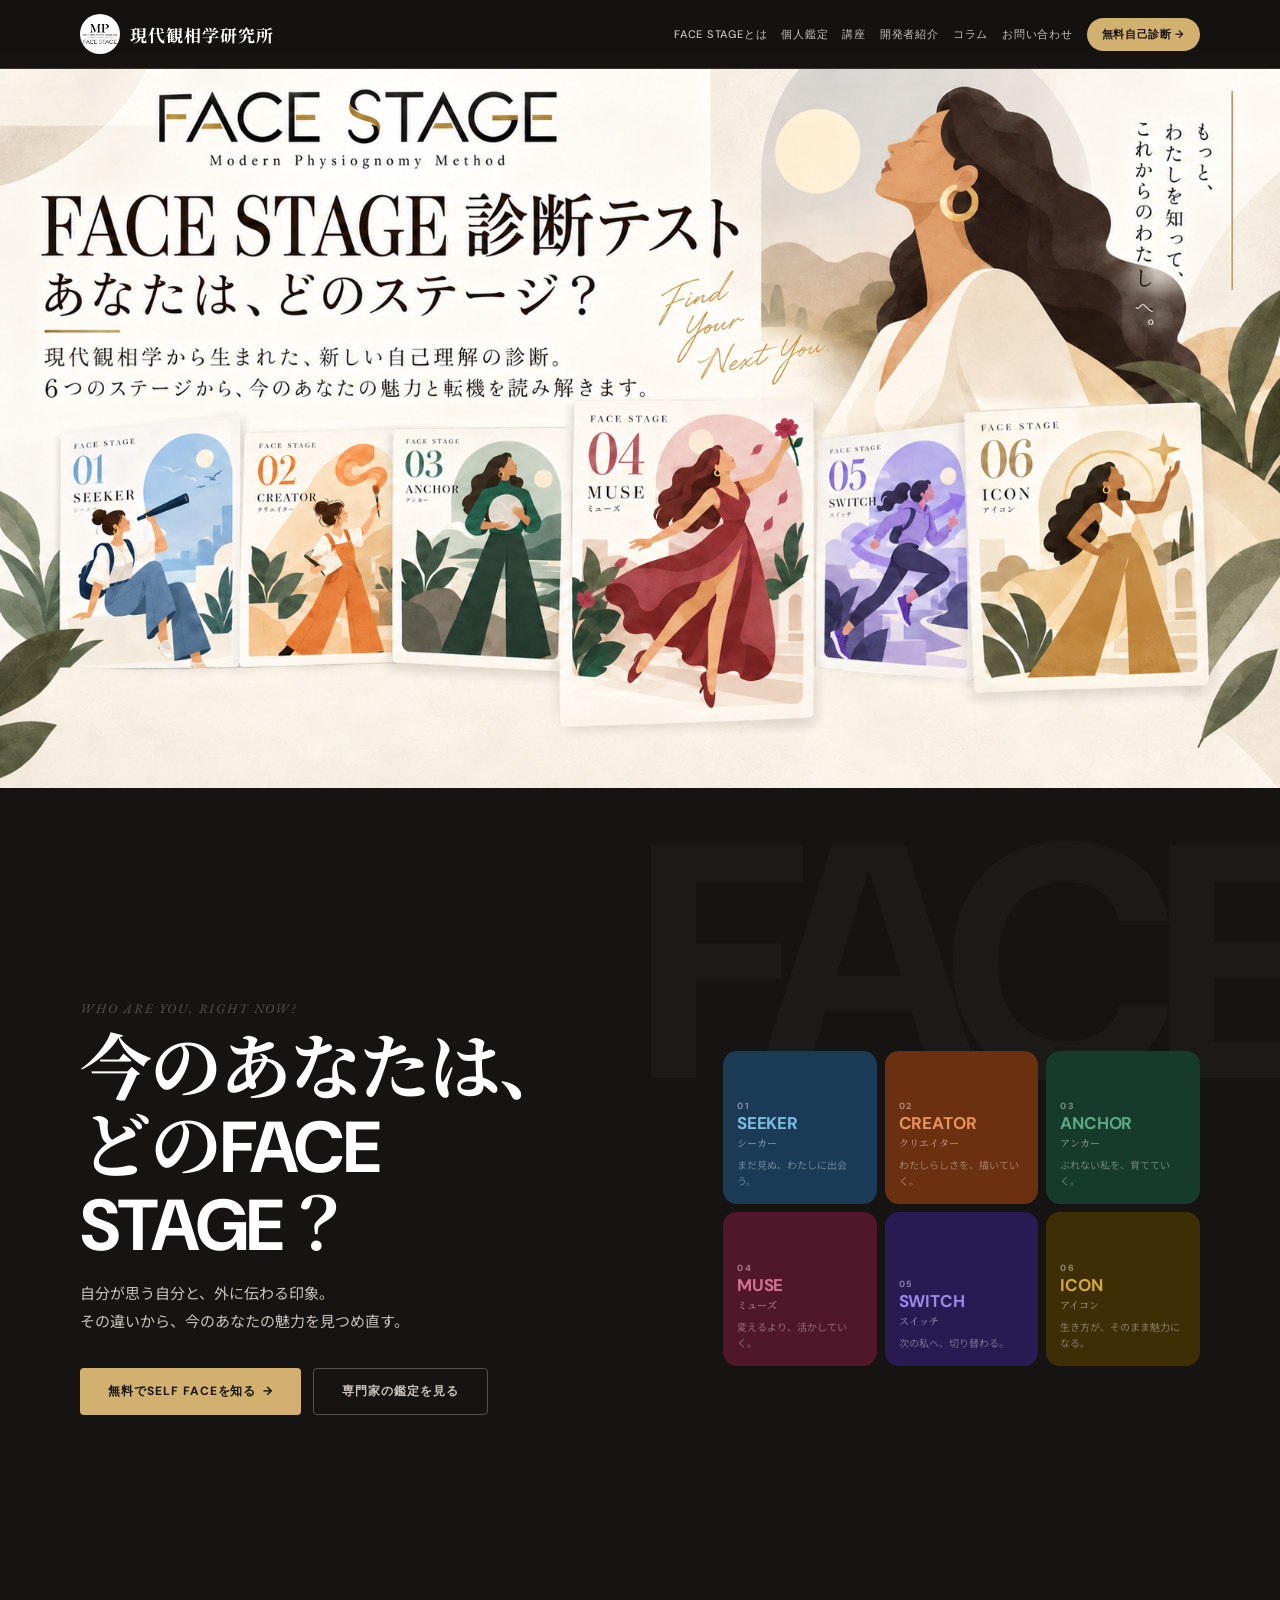
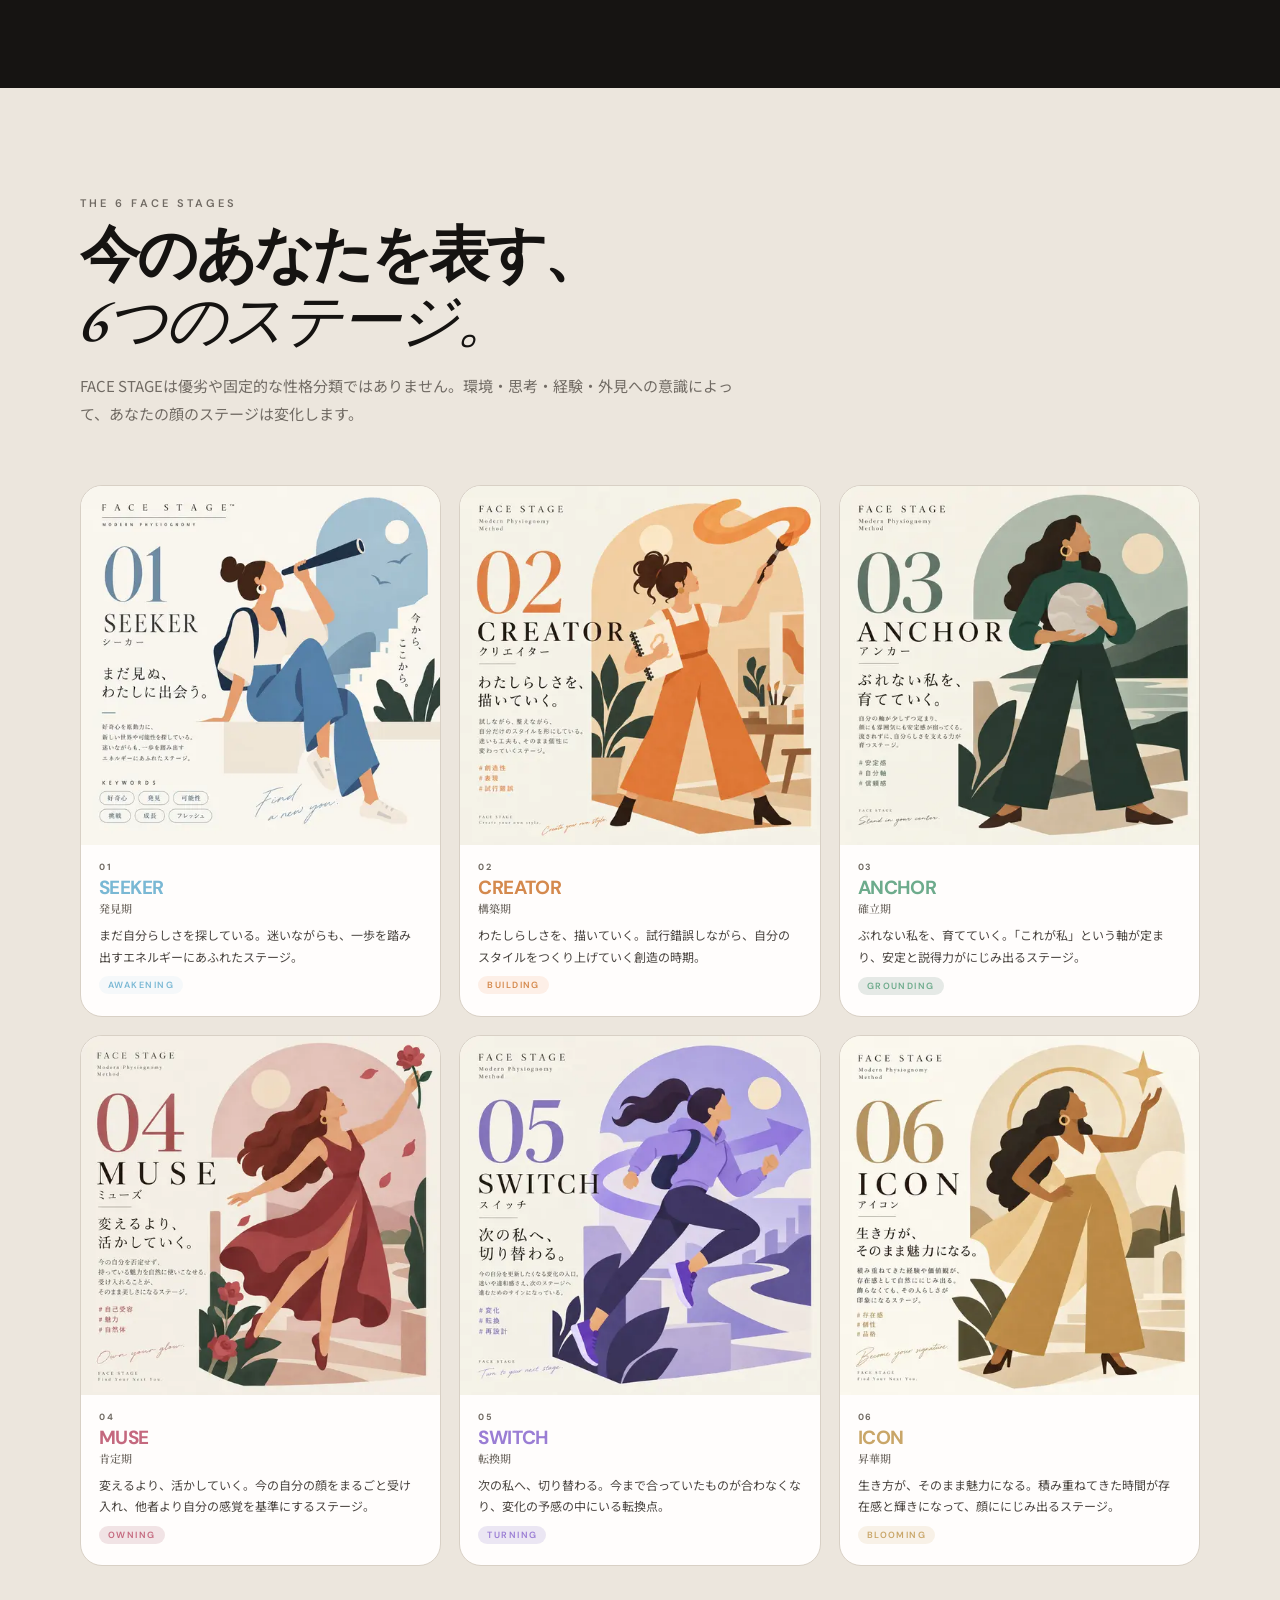
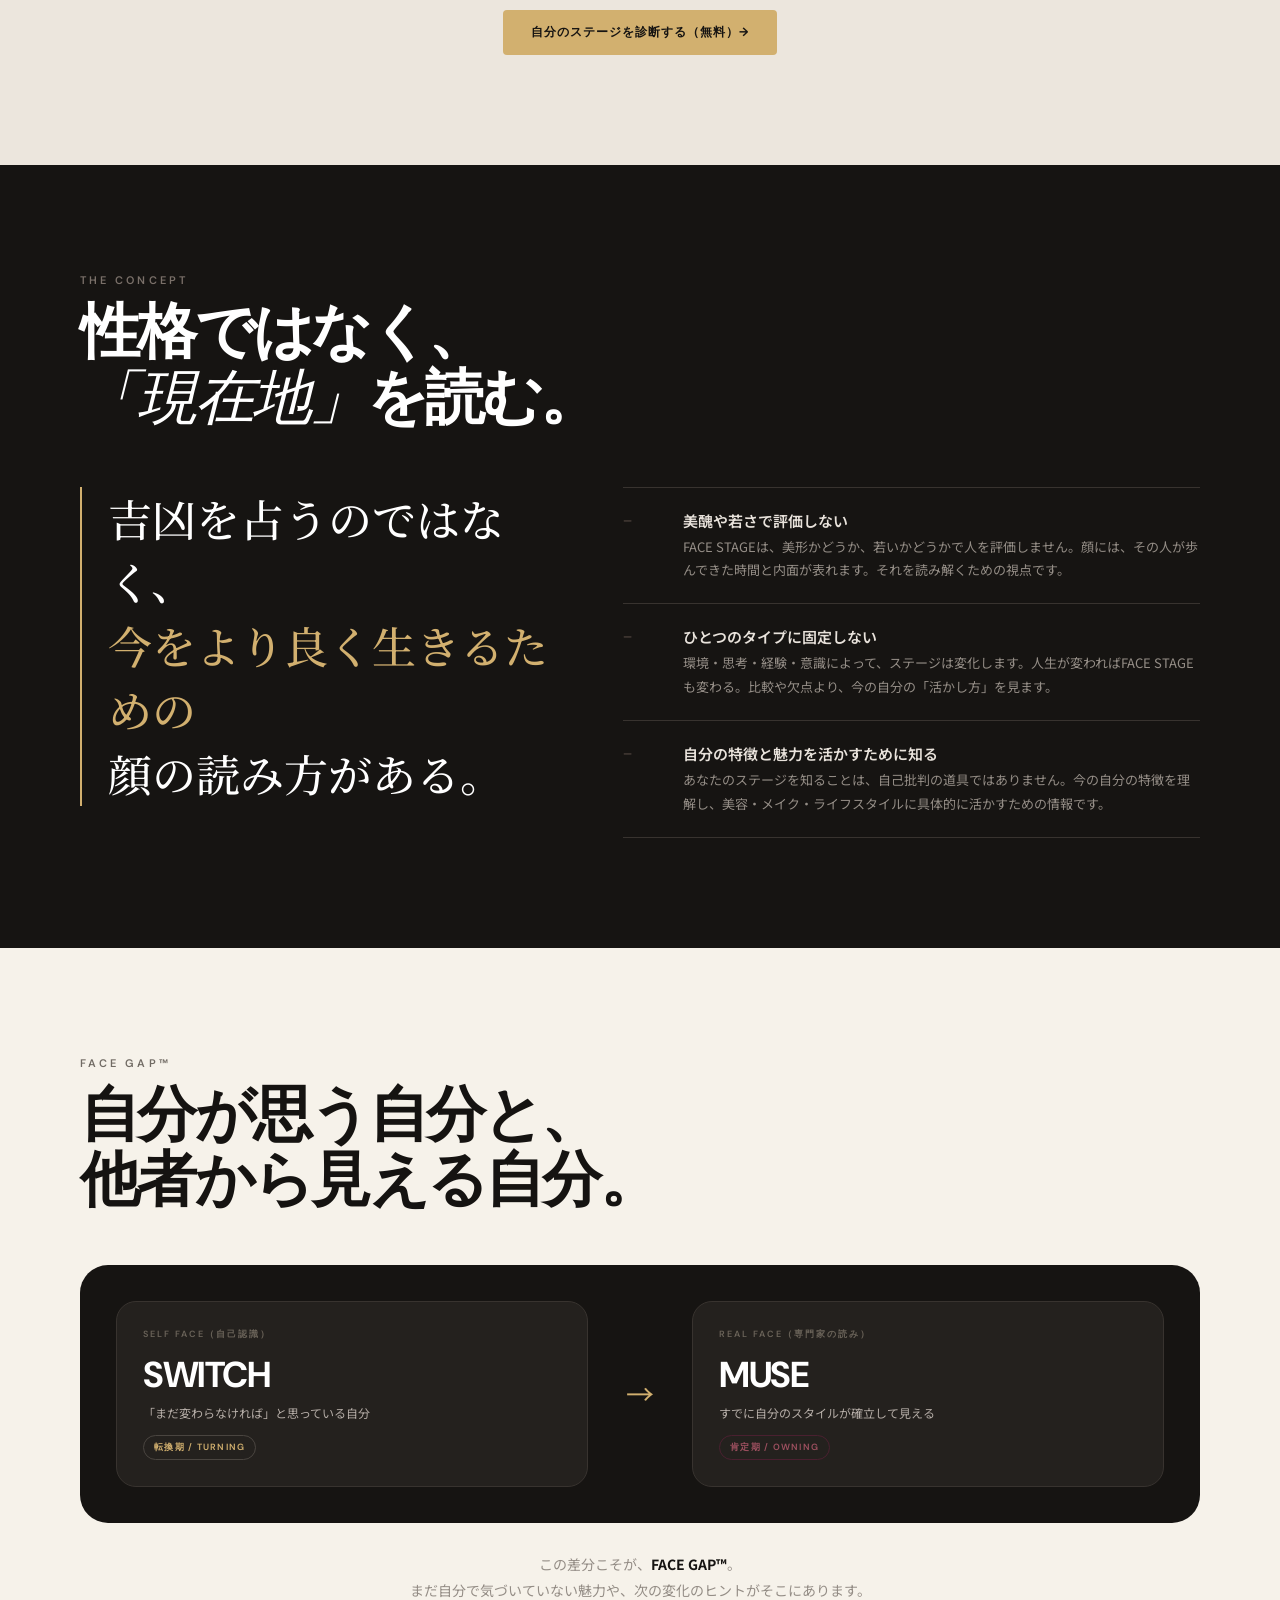
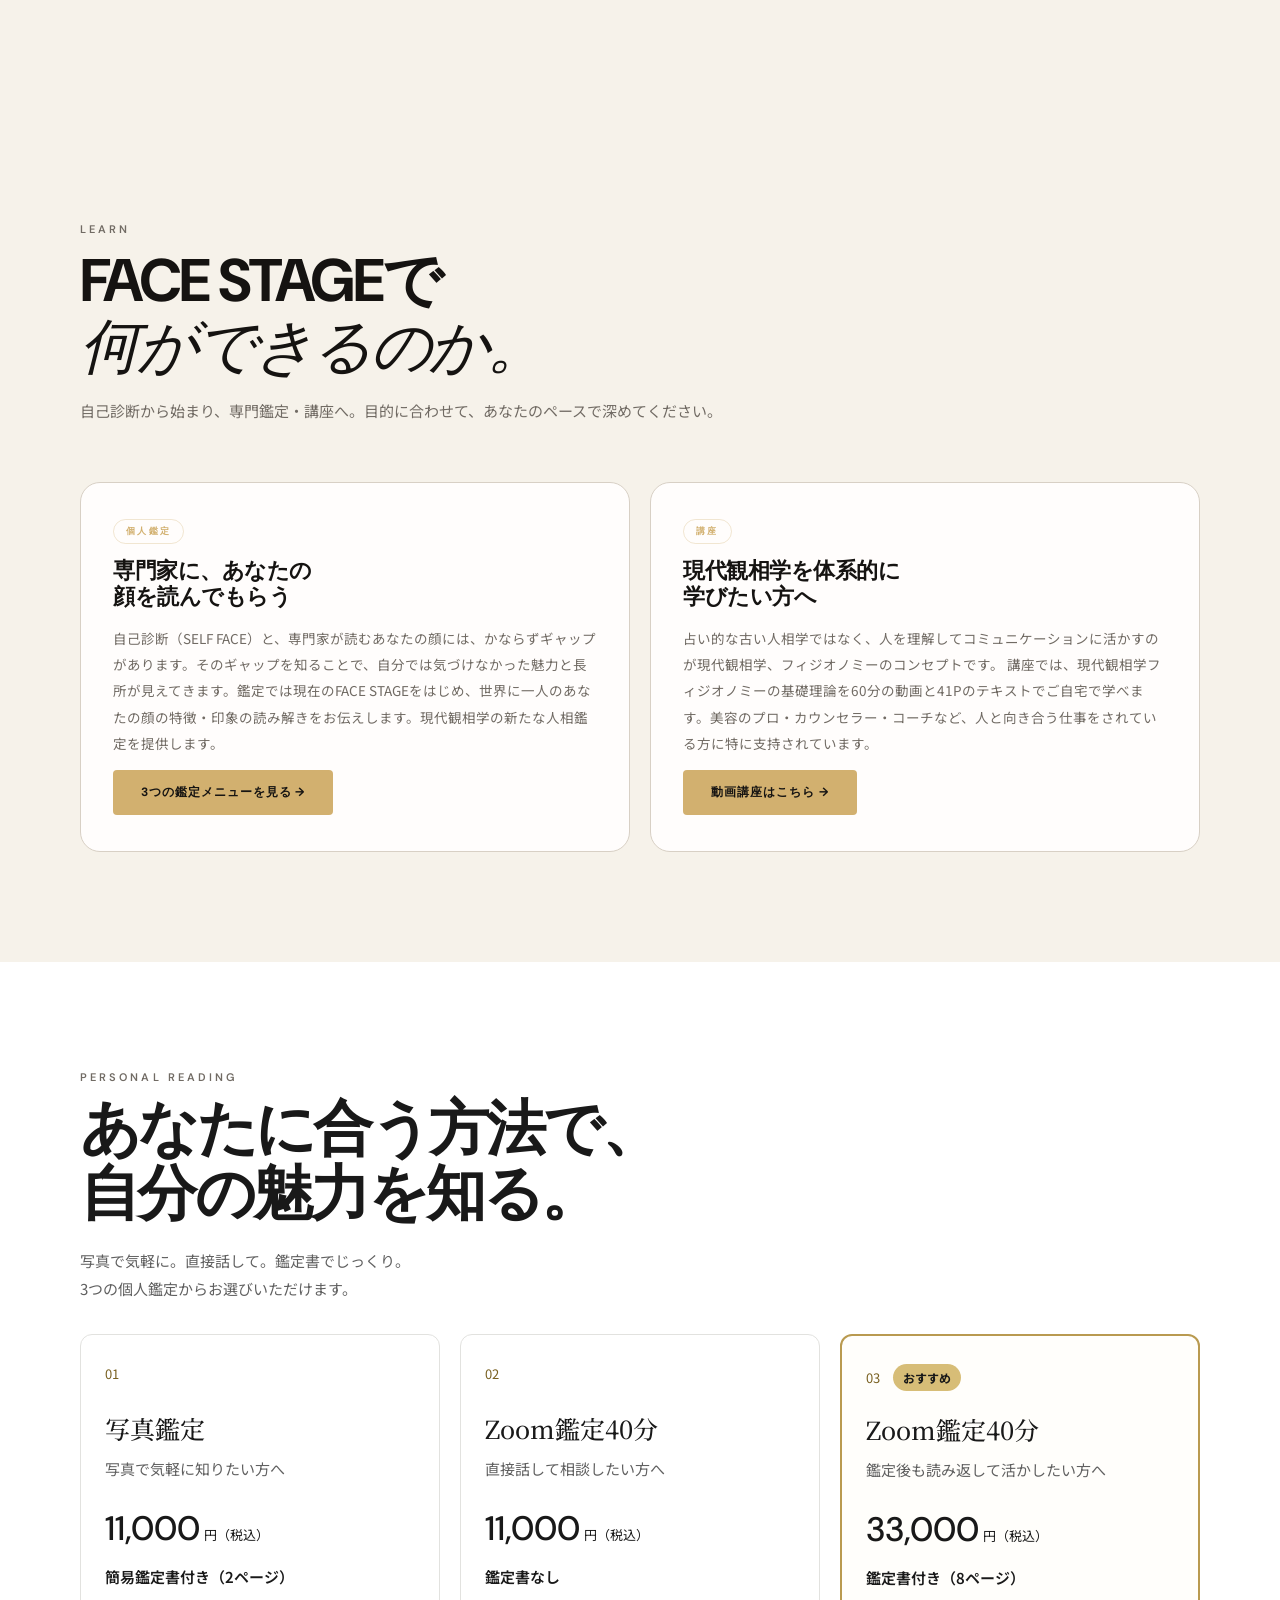
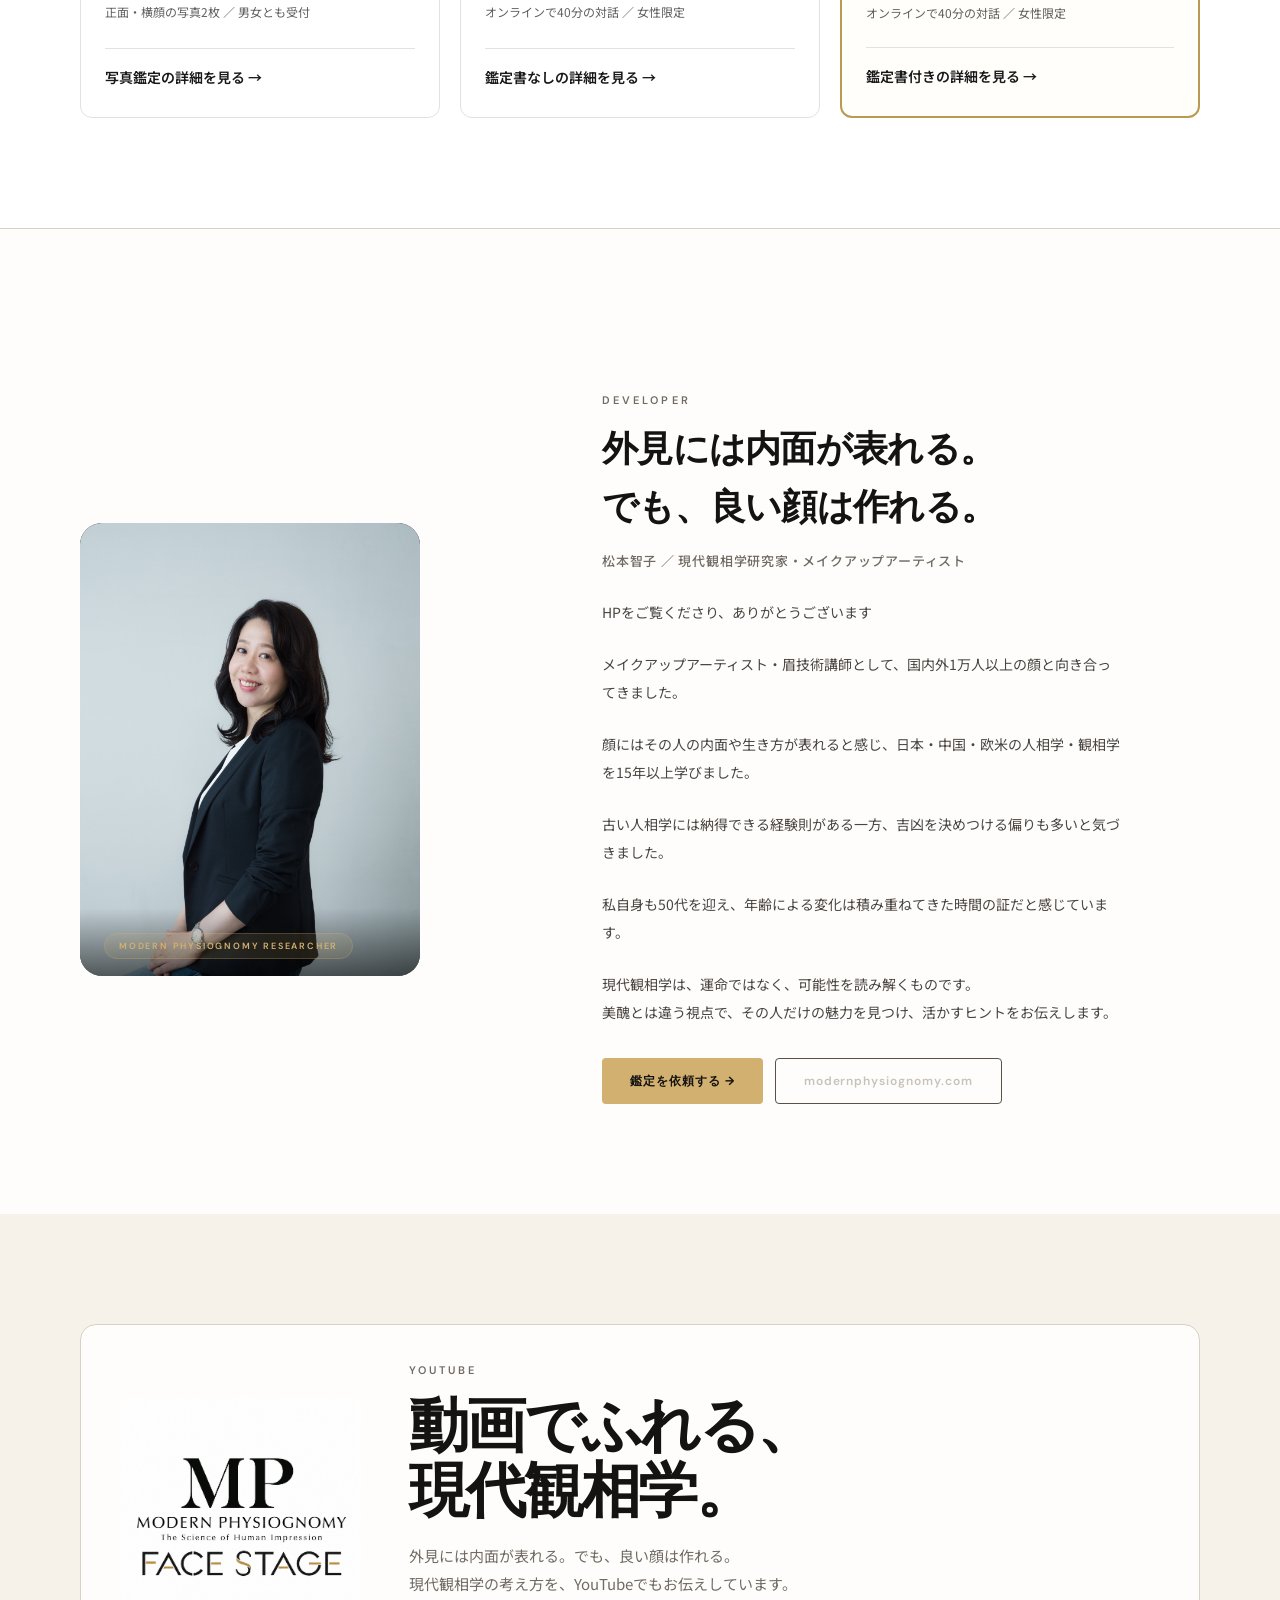
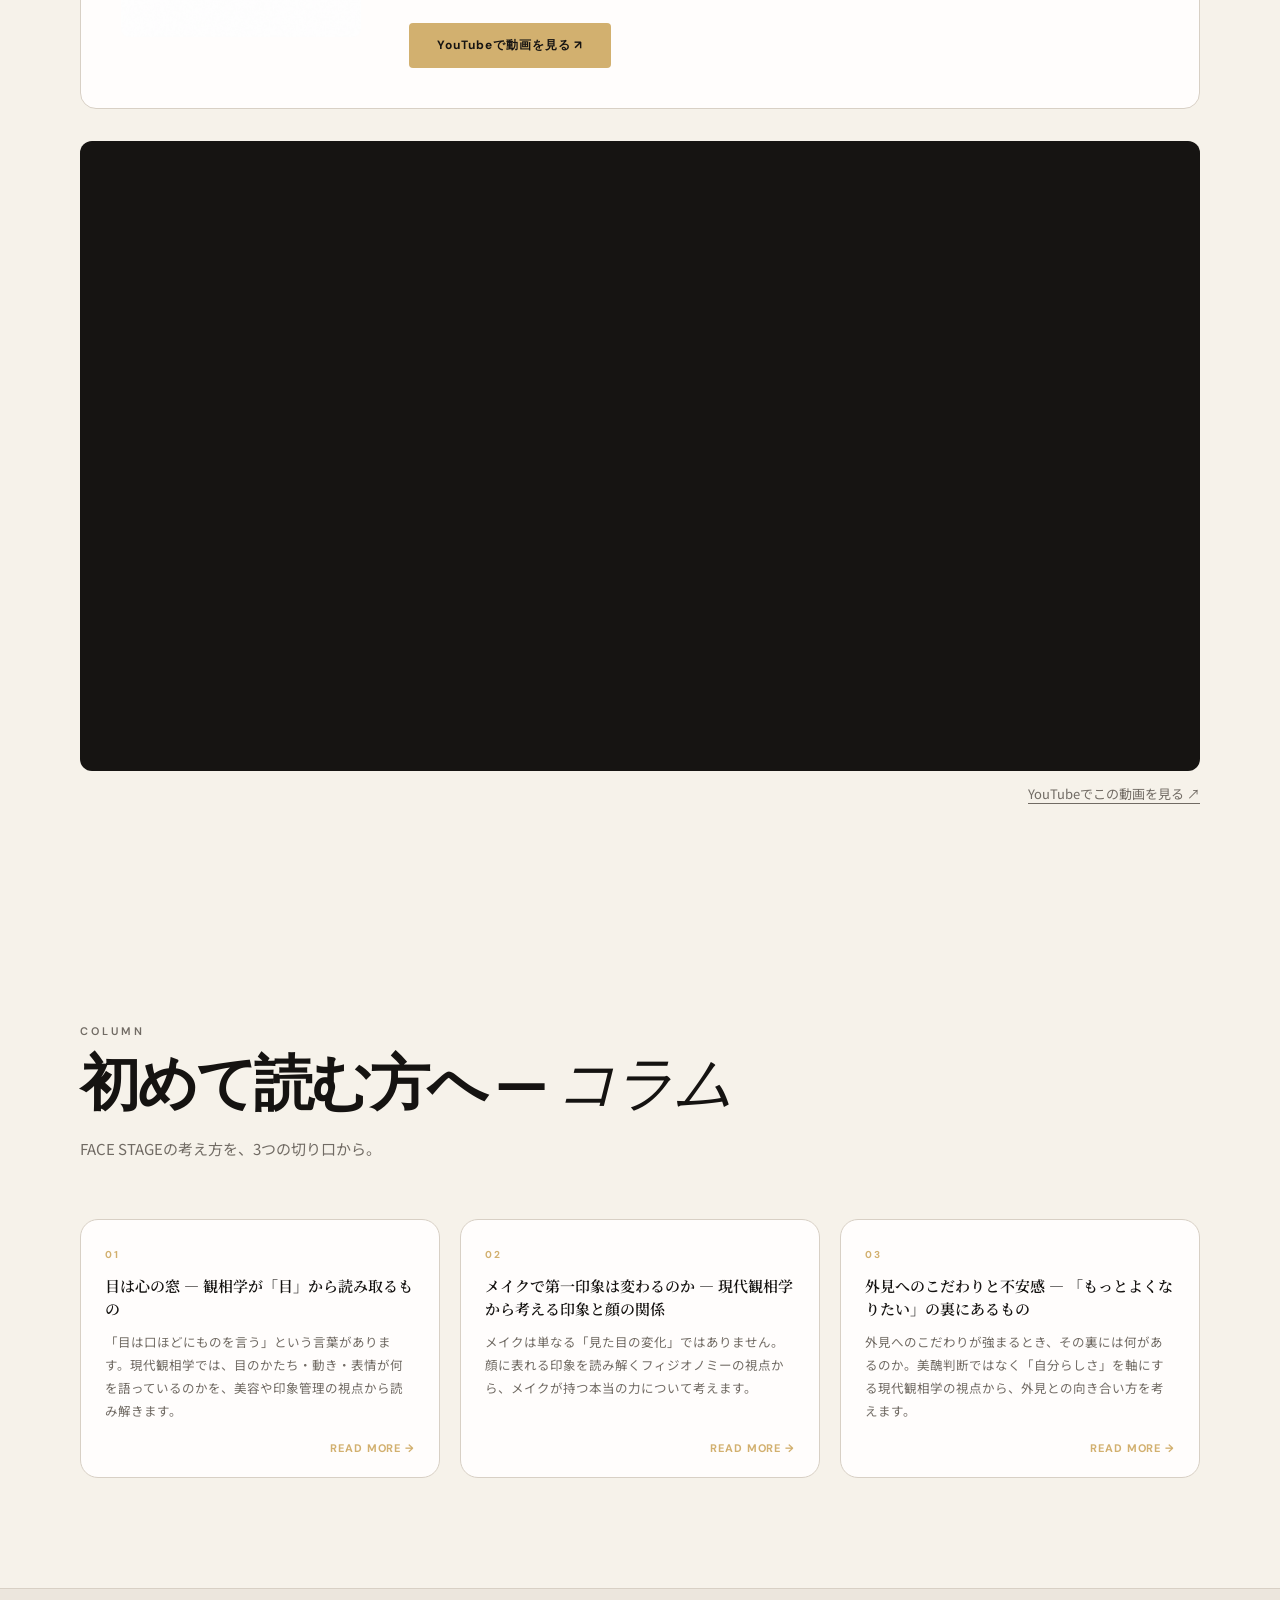
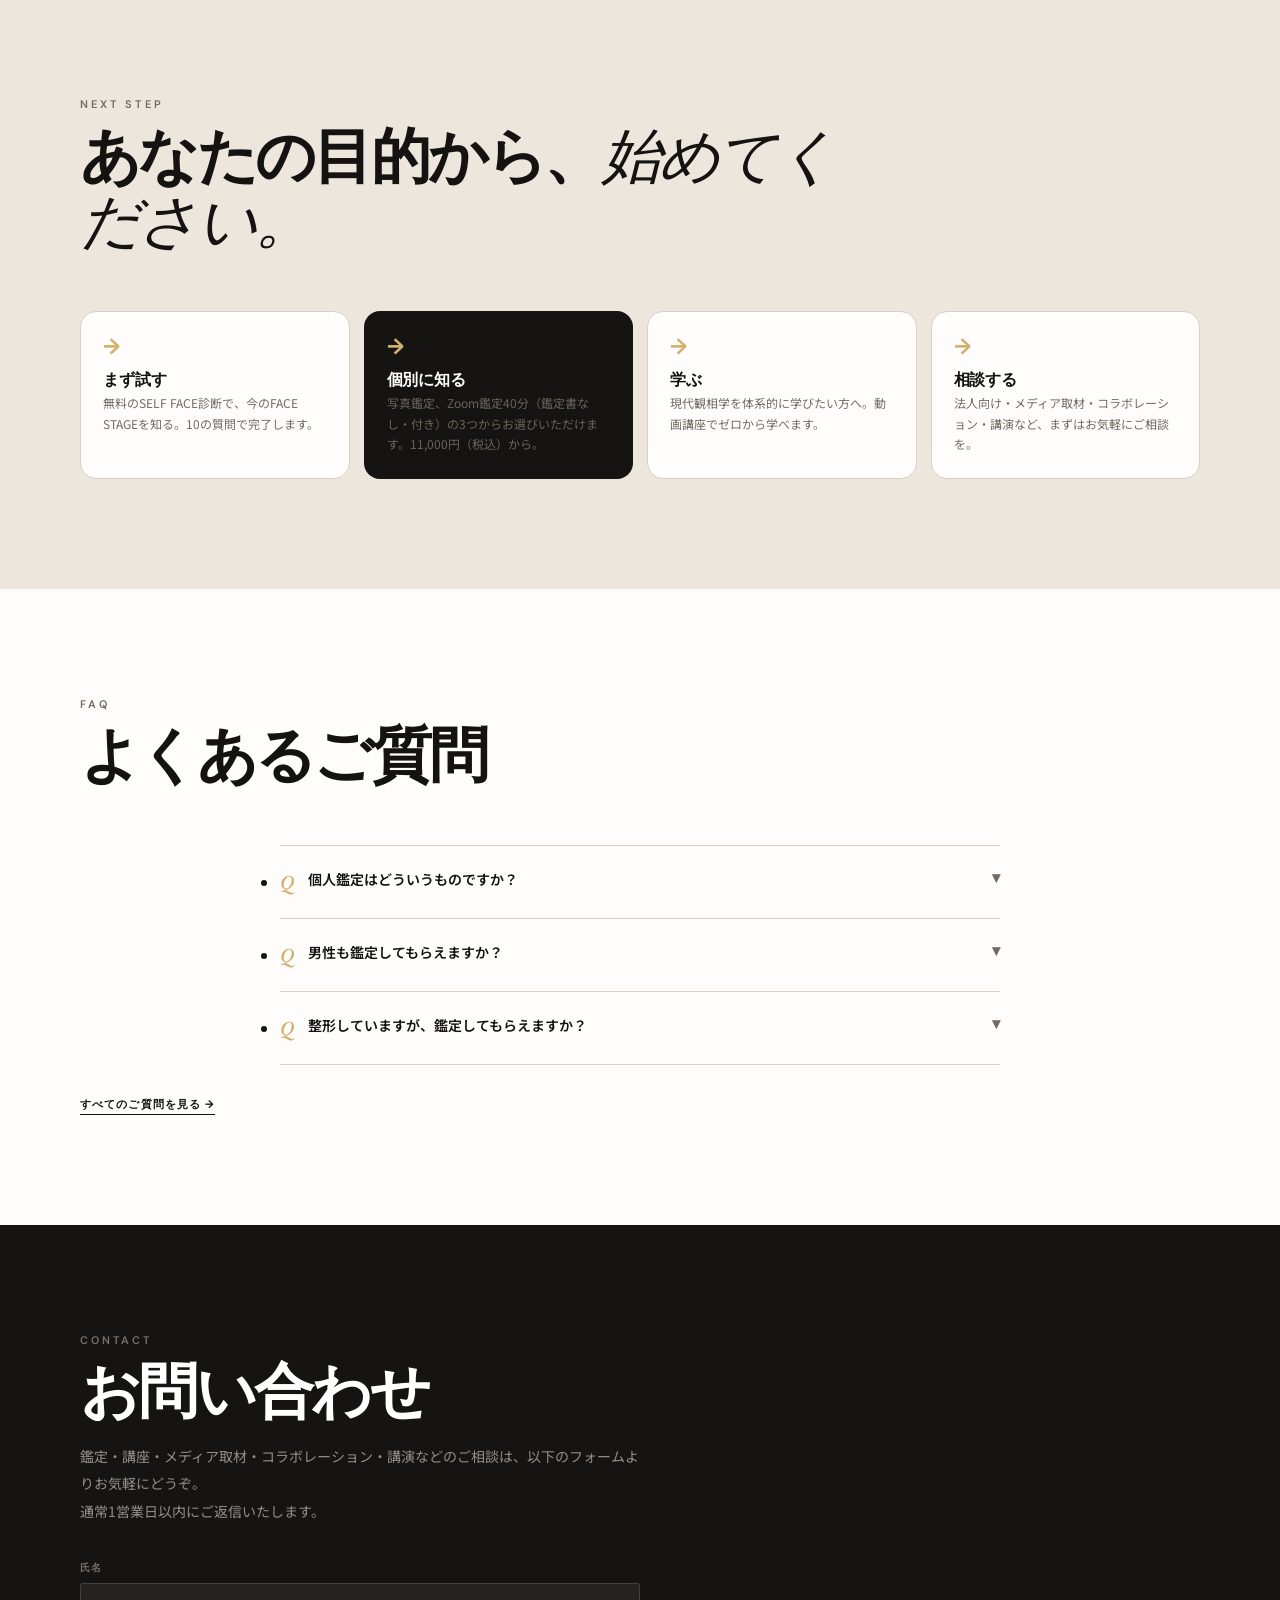
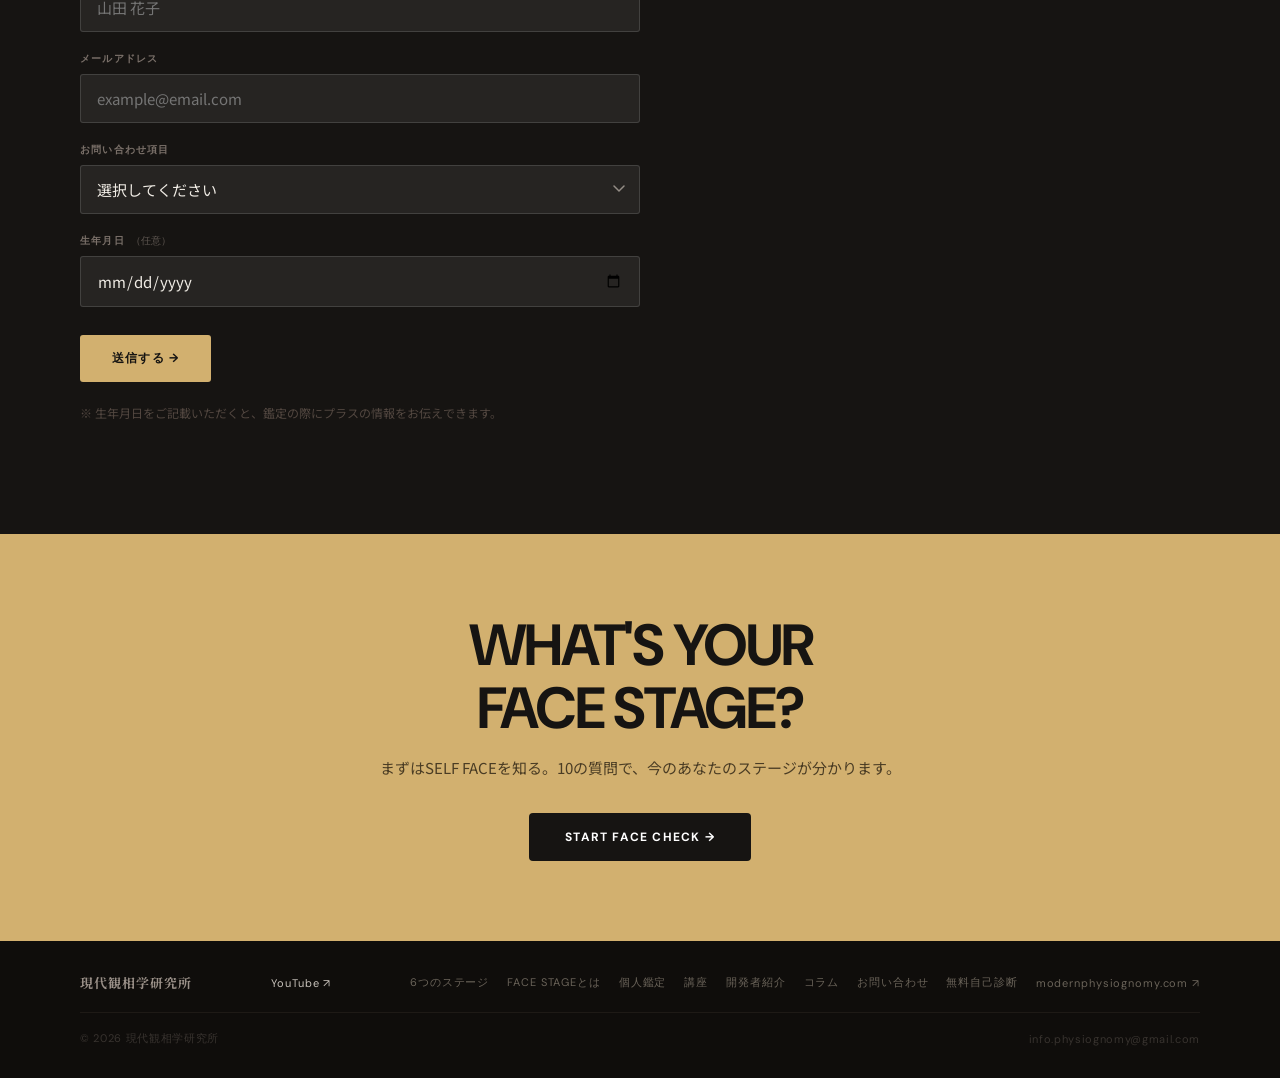
==== commit 17922ddf: "Add files via upload" ====
--- a/index.html
+++ b/index.html
@@ -1,19 +1,10 @@
 <!DOCTYPE html>
 <html lang="ja">
 <head>
-<!-- Google tag (gtag.js) -->
-<script async src="https://www.googletagmanager.com/gtag/js?id=G-103FFTN7W9"></script>
-<script>
-  window.dataLayer = window.dataLayer || [];
-  function gtag(){dataLayer.push(arguments);}
-  gtag('js', new Date());
-
-  gtag('config', 'G-103FFTN7W9');
-</script>
 <meta charset="UTF-8">
 <meta name="viewport" content="width=device-width, initial-scale=1.0">
-<meta name="description" content="FACE STAGEは、変化する今の自分を6つのステージで捉える現代観相学のメソッド。無料自己診断、松本智子による個人鑑定、講座をご案内します。">
-<title>FACE STAGE｜今から、ここから。現代観相学研究所</title>
+<meta name="description" content="現代観相学研究所。外見には内面が表れる。でも、良い顔は作れる。現代観相学研究家松本智子が、その人だけの魅力を見つけ、活かすヒントをお伝えします。">
+<title>現代観相学研究所｜良い顔は作れる。</title>
 <link rel="preconnect" href="https://fonts.googleapis.com">
 <link rel="preconnect" href="https://fonts.gstatic.com" crossorigin>
 <link href="https://fonts.googleapis.com/css2?family=DM+Sans:ital,wght@0,400;0,500;0,600;0,700;1,400&family=EB+Garamond:ital,wght@0,500;1,500&family=Noto+Sans+JP:wght@400;500;600&family=Noto+Serif+JP:wght@500;600&display=swap" rel="stylesheet">
@@ -333,13 +324,15 @@
  .site-nav .site-links .nav-cta{margin-top:6px;background:linear-gradient(115deg,#ddc583,#c6a655);color:#191919!important}
 }
 @media(max-width:520px){.back-to-top{right:16px;bottom:calc(16px + env(safe-area-inset-bottom));width:44px;height:44px}.site-footer{padding-bottom:84px}.menu-toggle{padding:8px 10px}}
+
+.service-overview{background:#fff;color:#191919}.service-overview .lead{color:#606060;margin:20px 0 30px}.service-options{display:grid;grid-template-columns:repeat(3,minmax(0,1fr));gap:20px}.service-option{display:flex;flex-direction:column;padding:28px 24px;border:1px solid #e2e2df;border-radius:12px;background:#fff;transition:border-color .2s}.service-option:hover{border-color:#b8994a}.service-option h3{font:500 25px/1.6 'Noto Serif JP',serif;margin:16px 0 8px}.service-option p{font-size:15px;color:#606060}.service-option strong{font:500 34px/1.6 'DM Sans',sans-serif;margin:20px 0 8px}.service-option strong span{font:400 13px 'Noto Sans JP',sans-serif;margin-left:4px}.service-option .service-includes{color:#191919;font-weight:600}.service-option small{font-size:12px;color:#606060;margin:10px 0 24px}.service-link{margin-top:auto;border-top:1px solid #e2e2df;padding-top:16px;font-size:14px;font-weight:600}.service-number{font-size:13px;color:#796020;min-height:29px}.service-number b{display:inline-block;margin-left:10px;padding:3px 10px;background:#d7bd77;color:#191919;border-radius:999px;font-size:12px}.service-featured{border:2px solid #b99a50;background:#fffefb}@media(max-width:820px){.service-options{grid-template-columns:1fr}}
 </style>
-<style>section[id]{scroll-margin-top:90px}.hero{min-height:0;padding-bottom:0}.hero-grid{grid-template-columns:1fr 1fr;padding:145px 0 85px;gap:45px}.hero h1{font-size:clamp(30px,4vw,54px);line-height:1.5}.hero-art img{border-radius:20px;width:100%;height:auto}.hero-art p{font-size:11px;letter-spacing:.16em;color:#bdb4a8;margin-top:14px;text-align:right}.hero-small{color:#bdb4a8;font-size:12px;margin-top:18px}.hero-kicker{line-height:1.7}.section-title{line-height:1.5;font-size:clamp(26px,3.6vw,46px)}.compact{padding:75px 0}.concern-grid{display:grid;grid-template-columns:repeat(3,1fr);gap:20px;margin-top:35px}.concern-grid p{background:var(--paper);border-top:2px solid var(--gold);padding:26px;font-size:16px;line-height:1.9}.reading-sect{background:#ebe5db}.featured{border:2px solid var(--gold)}.price{font-size:29px;font-weight:600}.price span{font-size:13px}.value-list{list-style:none;font-size:13px;line-height:2.2;color:#514b45}.value-list li:before{content:'— ';color:#8a6634}.service-meta{font-size:12px;color:#625b53}.outcome-box{margin-top:30px;border:1px solid var(--line);background:var(--paper);padding:30px;border-radius:18px}.outcome-box h3{margin:14px 0;font-size:21px}.outcome-box p{font-size:14px;line-height:1.9}.outcome-box a{display:inline-block;margin-top:15px;color:#82591e;font-weight:600;font-size:13px}.fine-print{font-size:12px;color:var(--muted);margin-top:20px}.course-panel{background:var(--dark);padding:42px;border-radius:18px;color:#e8e2db}.course-panel h3{font:500 28px/1.8 'Noto Serif JP',serif;margin:24px 0}.course-panel p{font-size:14px;line-height:2}.stage-card .img-wrap{aspect-ratio:4/3}.stage-card img{object-position:center 32%}.principle p{color:#bdb5ac}.eyebrow{line-height:1.6}.foot-inner a,.site-footer span{color:#a99c8c!important}a:focus-visible,button:focus-visible{outline:3px solid #a77839;outline-offset:5px}@media(max-width:820px){.hero-grid{grid-template-columns:1fr;padding:110px 0 55px;gap:32px}.hero-art{max-width:620px}.concern-grid{grid-template-columns:1fr;gap:12px}.concern-grid p{padding:20px}.section{padding:65px 0}.hero h1{font-size:clamp(28px,7vw,46px)}.stage-card .img-wrap{aspect-ratio:1}.gap-type{line-height:1.7}.gap-arrow{transform:none}.course-panel{padding:28px}.site-footer{padding-bottom:65px}}@media(prefers-reduced-motion:reduce){html{scroll-behavior:auto}*{transition:none!important}}</style><style>.customer-voices{background:#fffdf9}.voices-grid{display:grid;grid-template-columns:repeat(2,minmax(0,1fr));gap:22px;margin-top:34px}.voice-card{margin:0;border:1px solid #d8d0c5;border-radius:16px;padding:28px;background:#f6f2ea}.voice-card h3{font-size:17px;line-height:1.7;margin:0 0 16px;font-weight:600}.voice-card blockquote{margin:0}.voice-card blockquote p{font-size:14px;line-height:2;color:#514b45;margin:0}.voice-card figcaption{font-size:12px;color:#716b64;margin-top:22px}.voices-source{font-size:11px;line-height:1.9;color:#716b64;margin-top:24px}.card-extra{padding:20px 22px;margin-top:24px;border:1px solid #d8d0c5;border-radius:12px;background:#f7f3ec}.card-extra h3{font-size:15px;line-height:1.8;margin:0 0 8px}.card-extra p{font-size:13px;line-height:1.95;color:#625b53;margin:0 0 6px}.card-extra .card-extra-note{font-size:12px;margin-top:12px}.card-choice-note{font-size:12px;line-height:1.8;color:#aca399;margin-top:8px}@media(max-width:640px){.voices-grid{grid-template-columns:1fr;gap:14px}.voice-card{padding:23px}.voice-card h3{font-size:16px}}</style><style>.current-voice{margin:32px 0;background:#fffdf9;border-top:3px solid #d2b06f;padding:32px}.current-voice blockquote p+p{margin-top:15px}.voices-history-title{font-size:16px;margin:32px 0 12px;color:#514b45}.reading-care{margin:28px 0;padding:28px;border-left:3px solid #d2b06f;background:#fffdf9}.reading-care h3{font-size:21px;line-height:1.7;margin:12px 0}.reading-care p{font-size:14px;line-height:2;color:#514b45}.reading-care .care-sign{font-size:12px;margin-top:15px;color:#716b64}@media(max-width:640px){.current-voice,.reading-care{padding:23px}.reading-care h3{font-size:19px}}</style></head>
+</head>
 <body>
 
 <nav class="site-nav" aria-label="サイトナビ">
   <div class="container nav-inner">
-    <a class="site-brand" href="index.html"><img class="brand-logo" src="assets/image-01.png" alt="" width="40" height="40"><span>現代観相学研究所</span></a>
+    <a class="site-brand" href="index.html"><img class="brand-logo" src="[data-uri]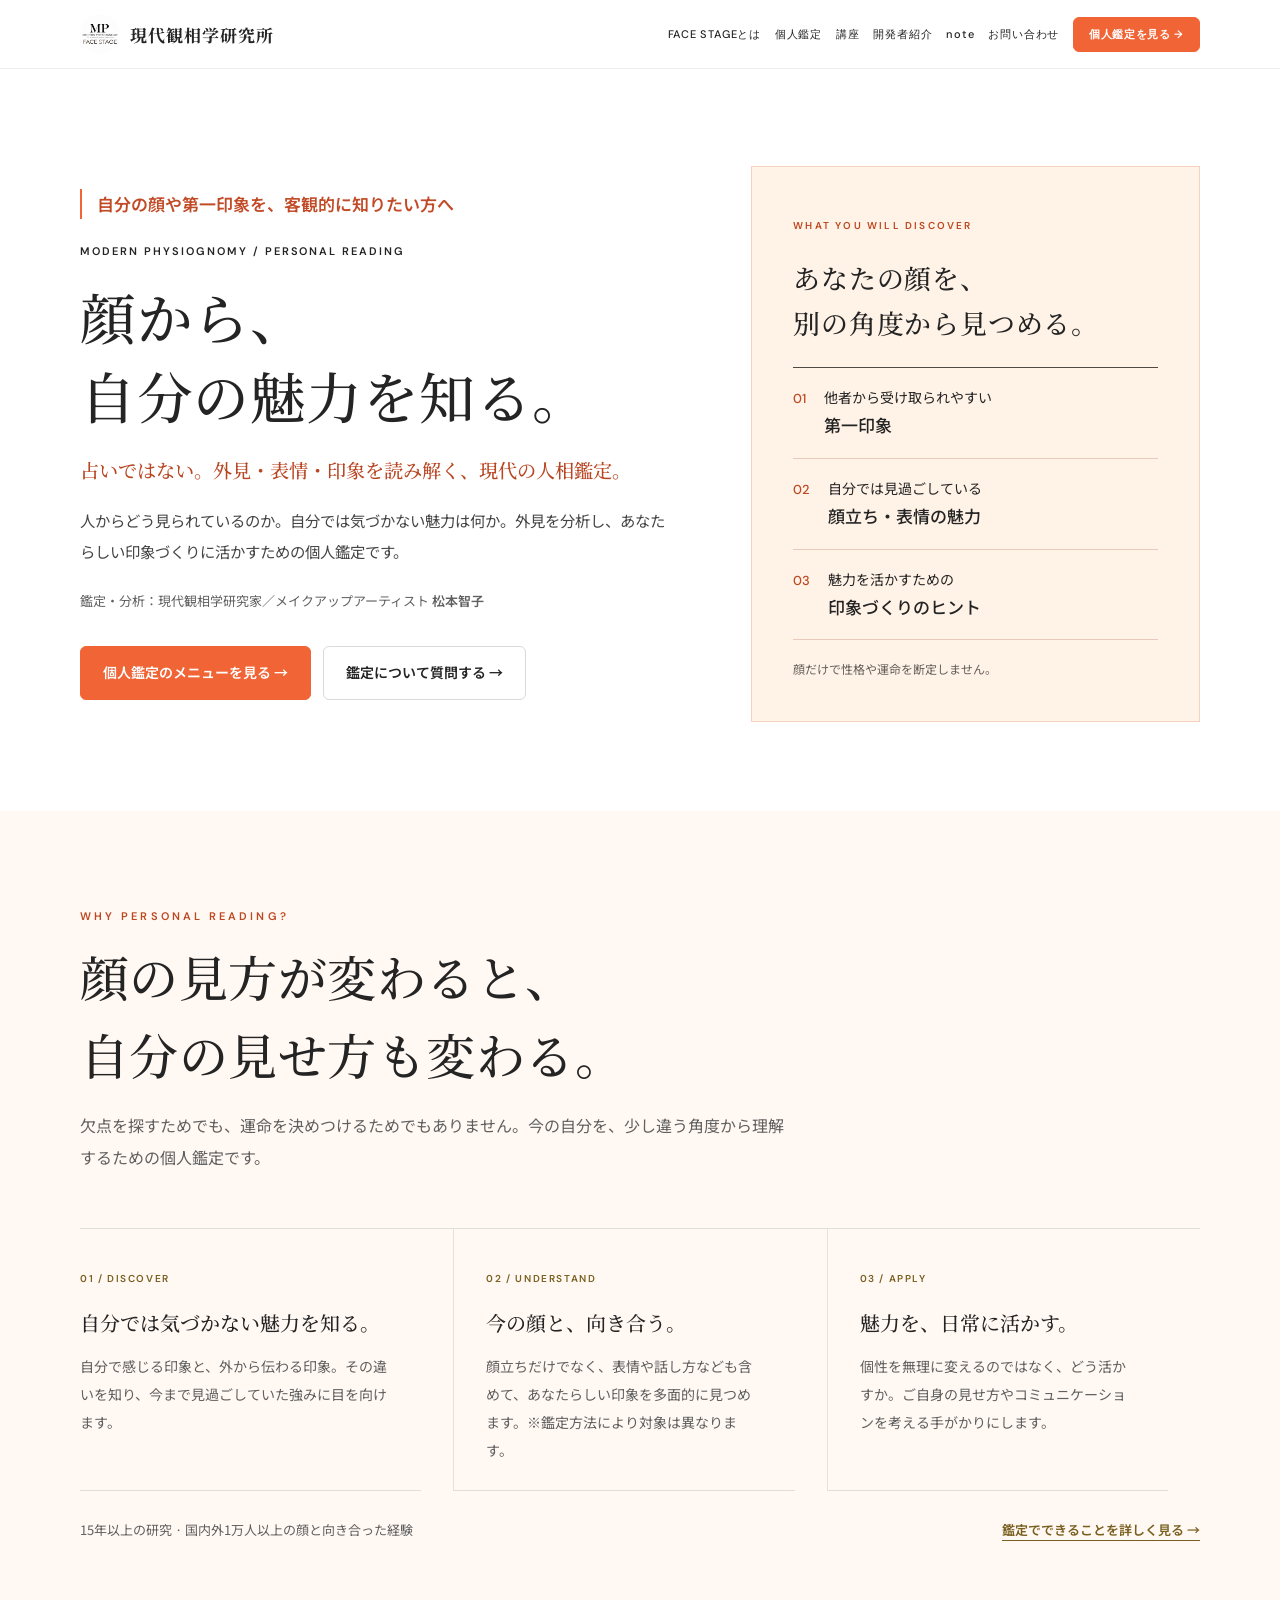
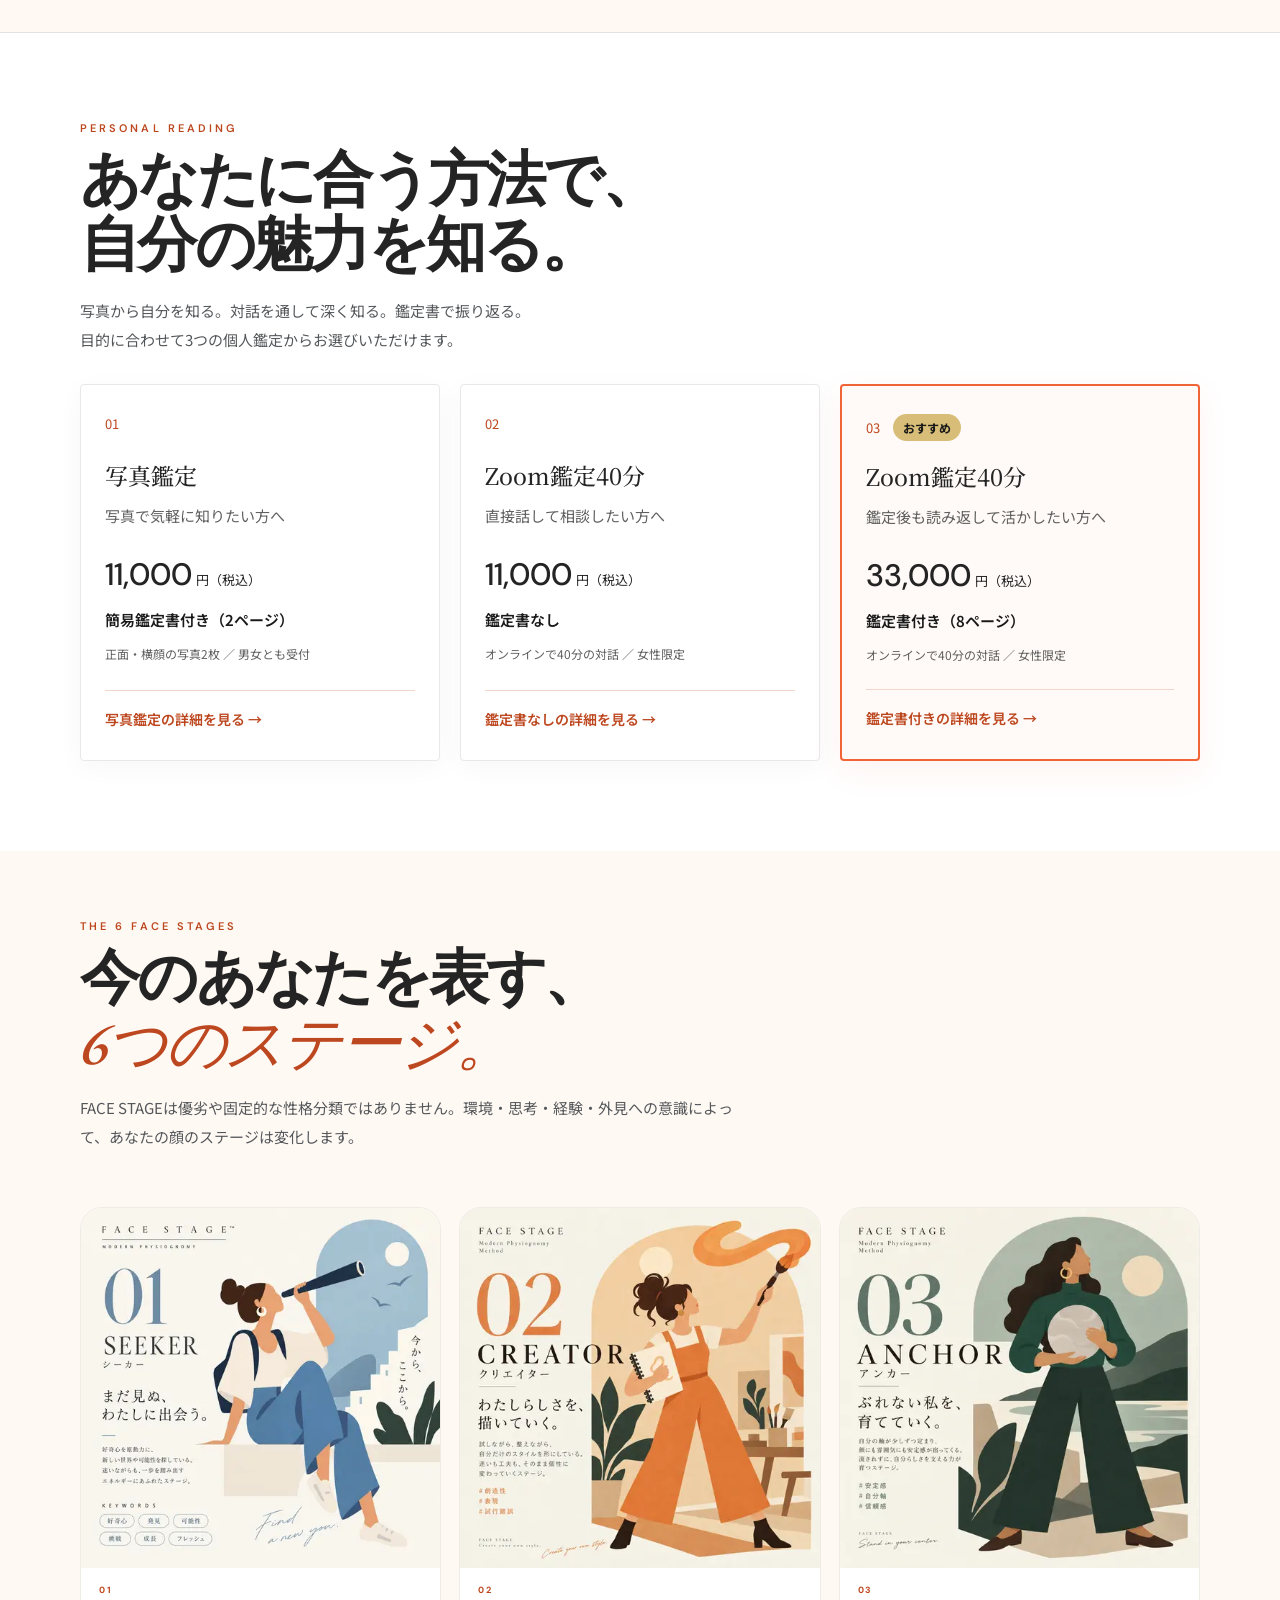
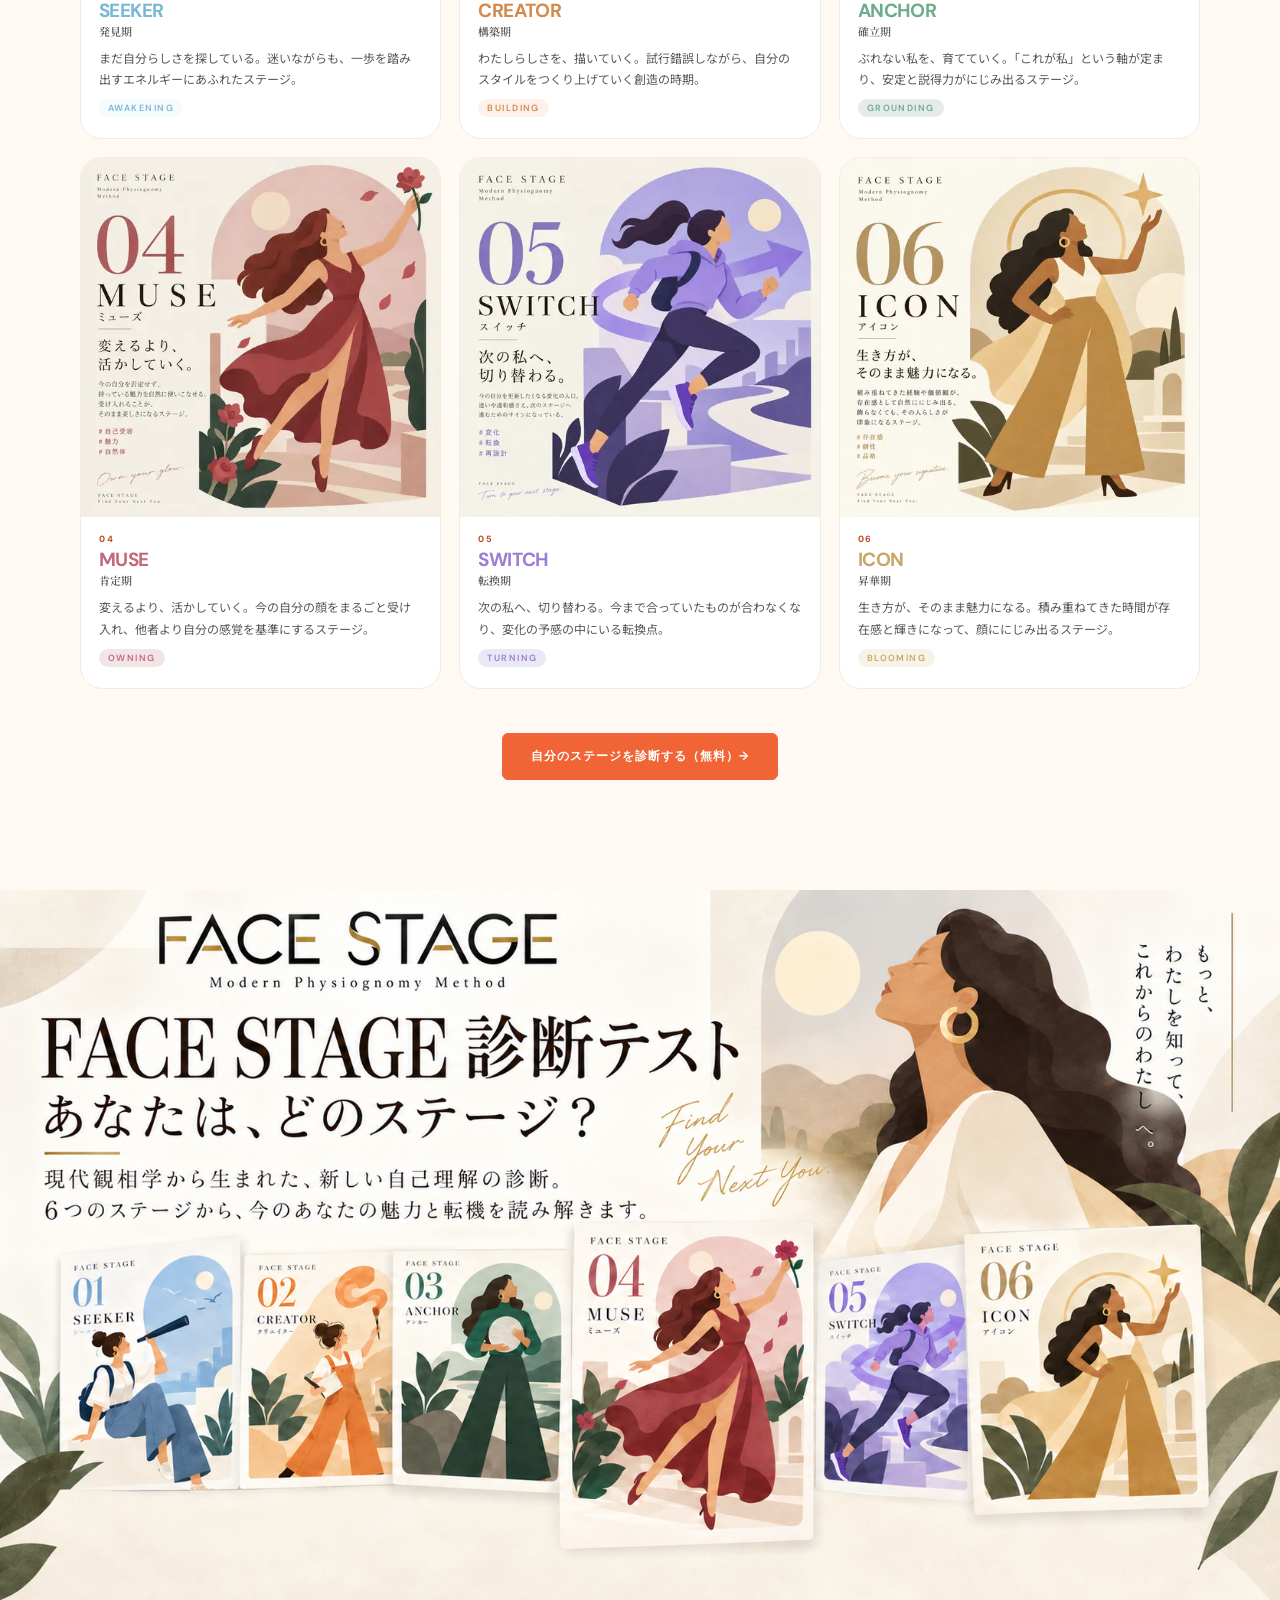
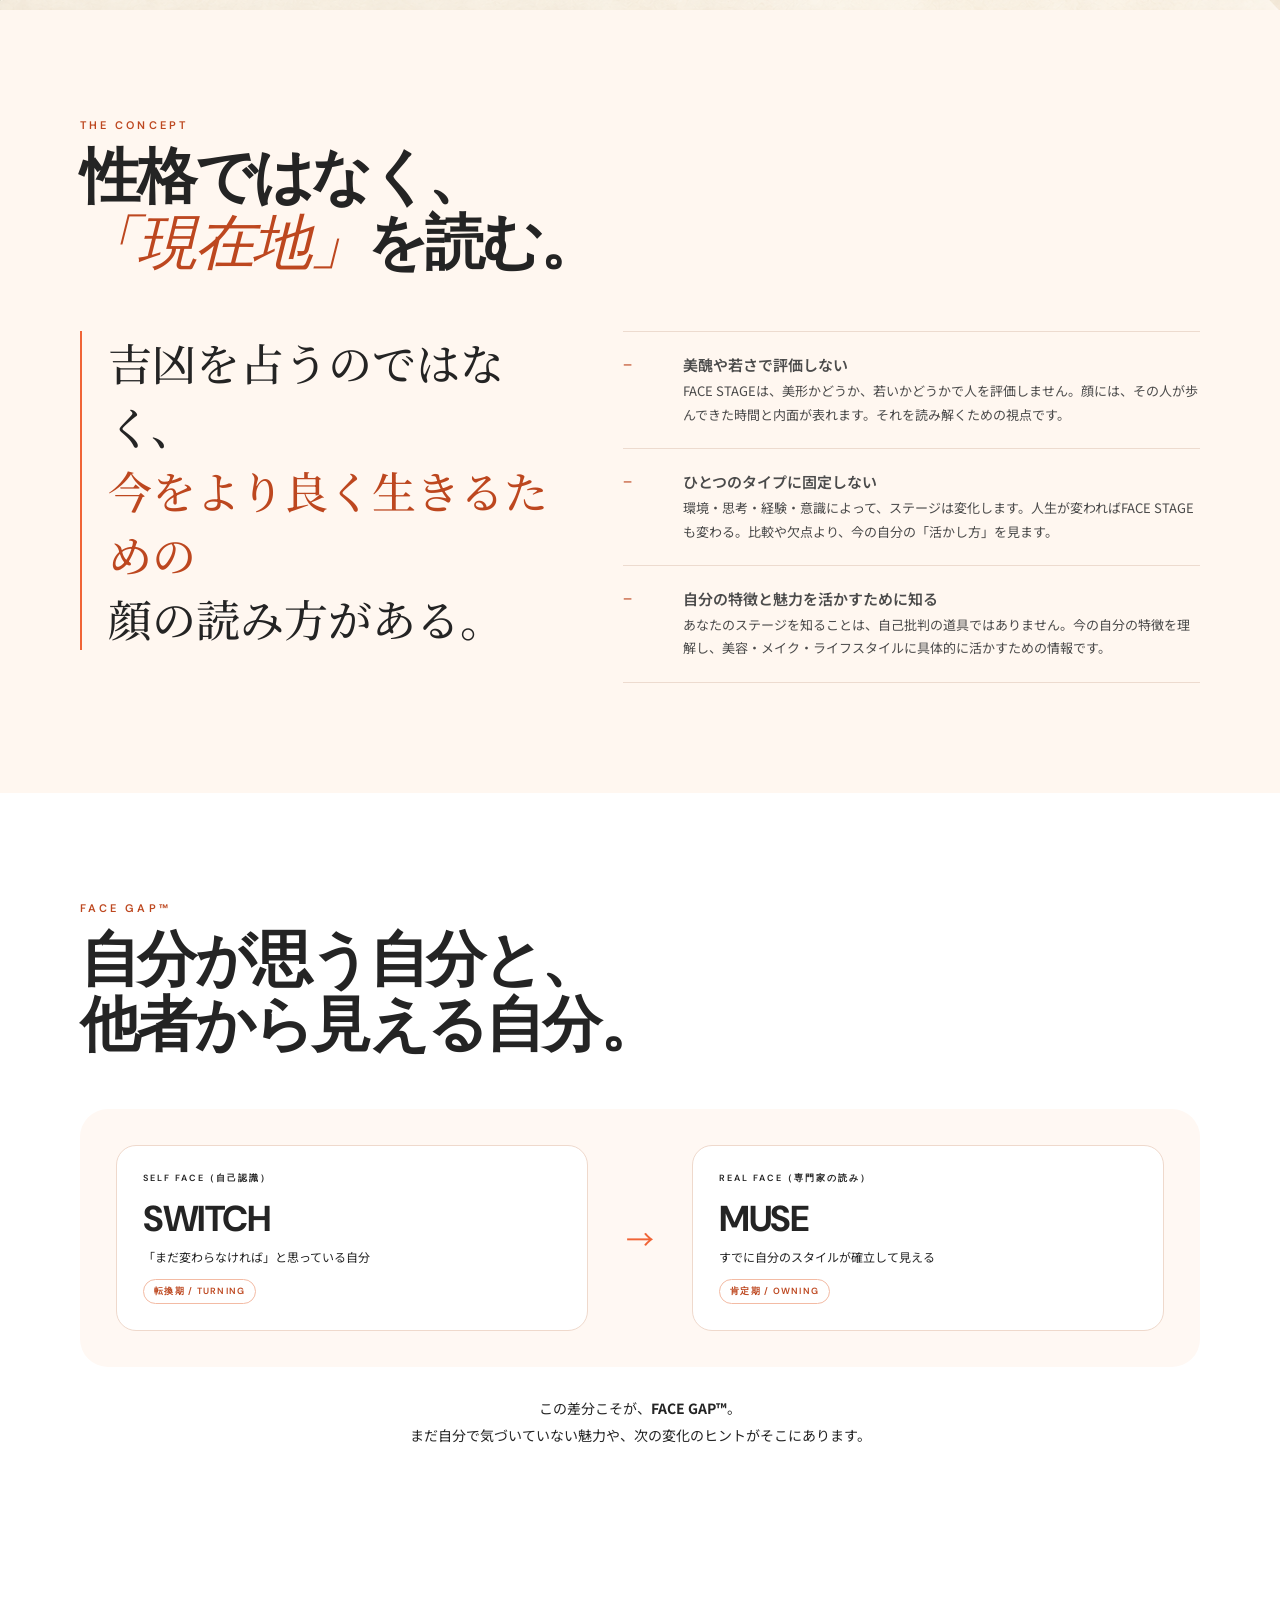
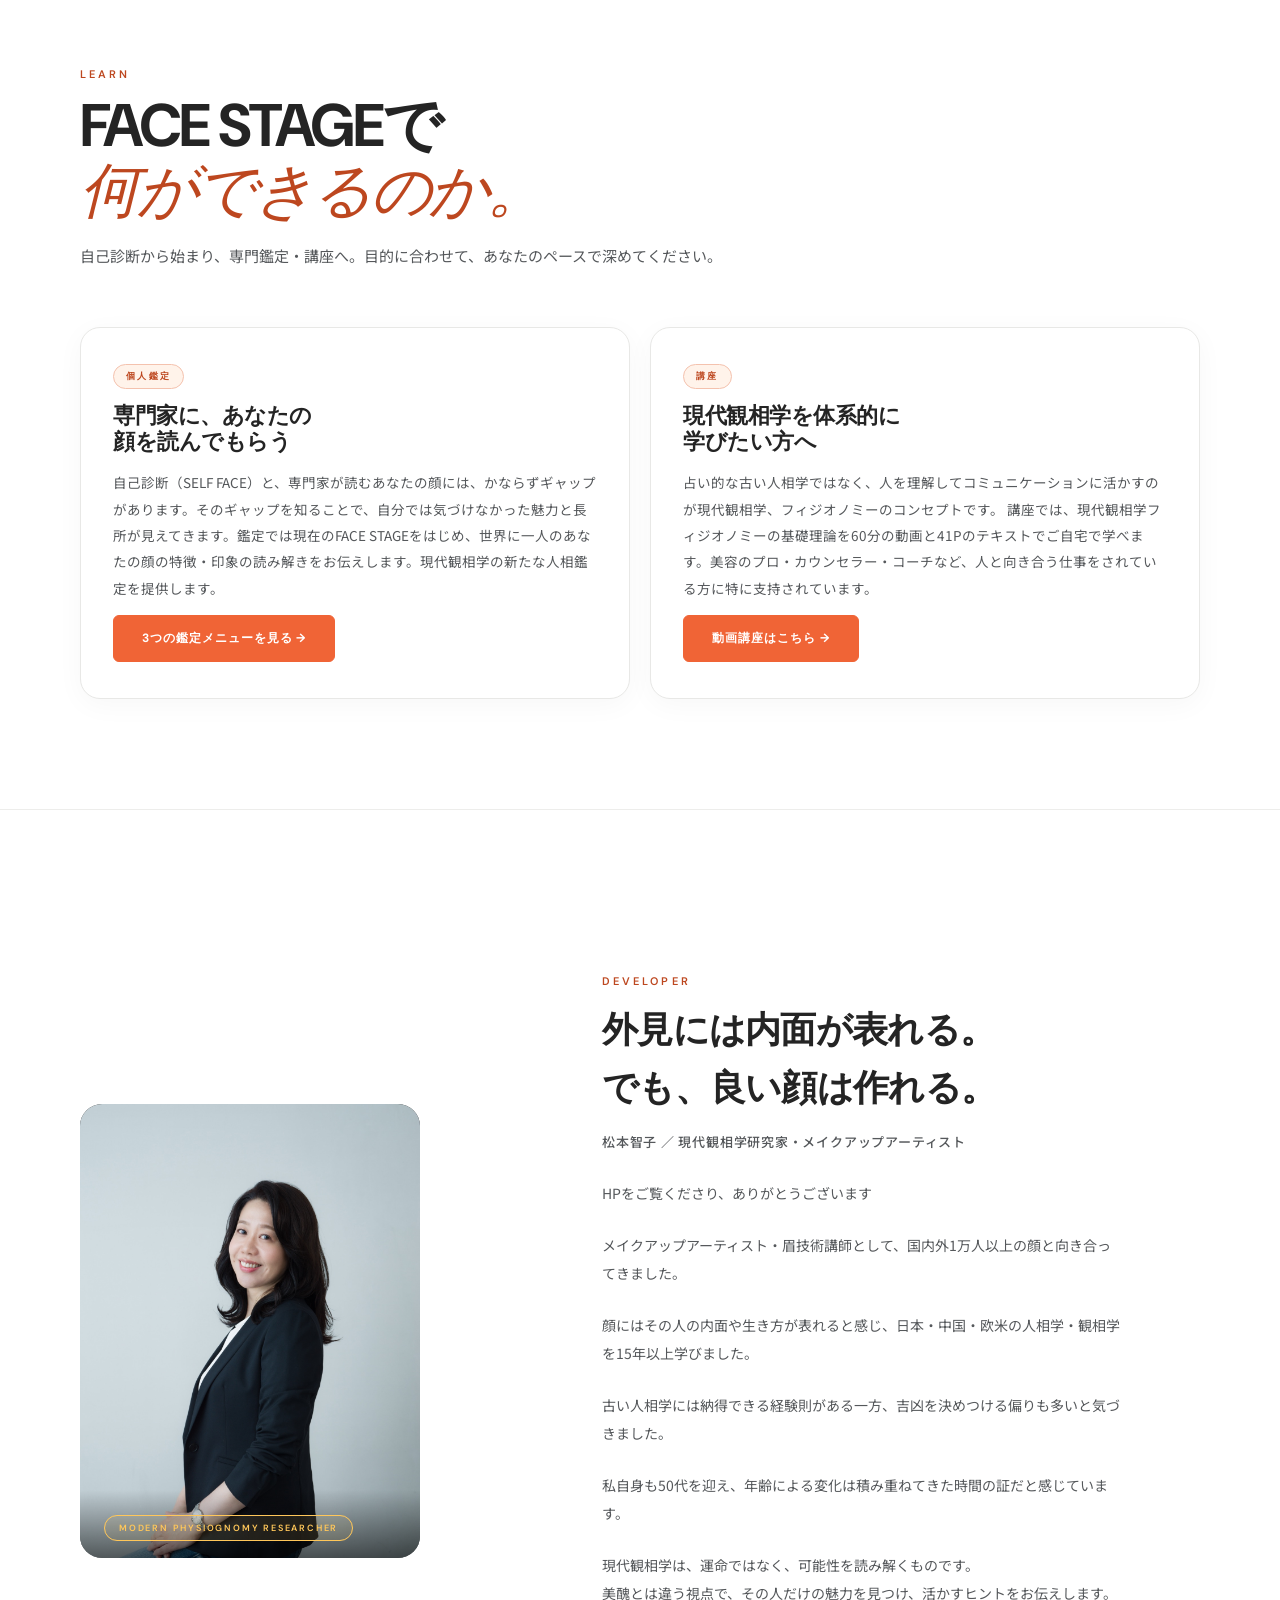
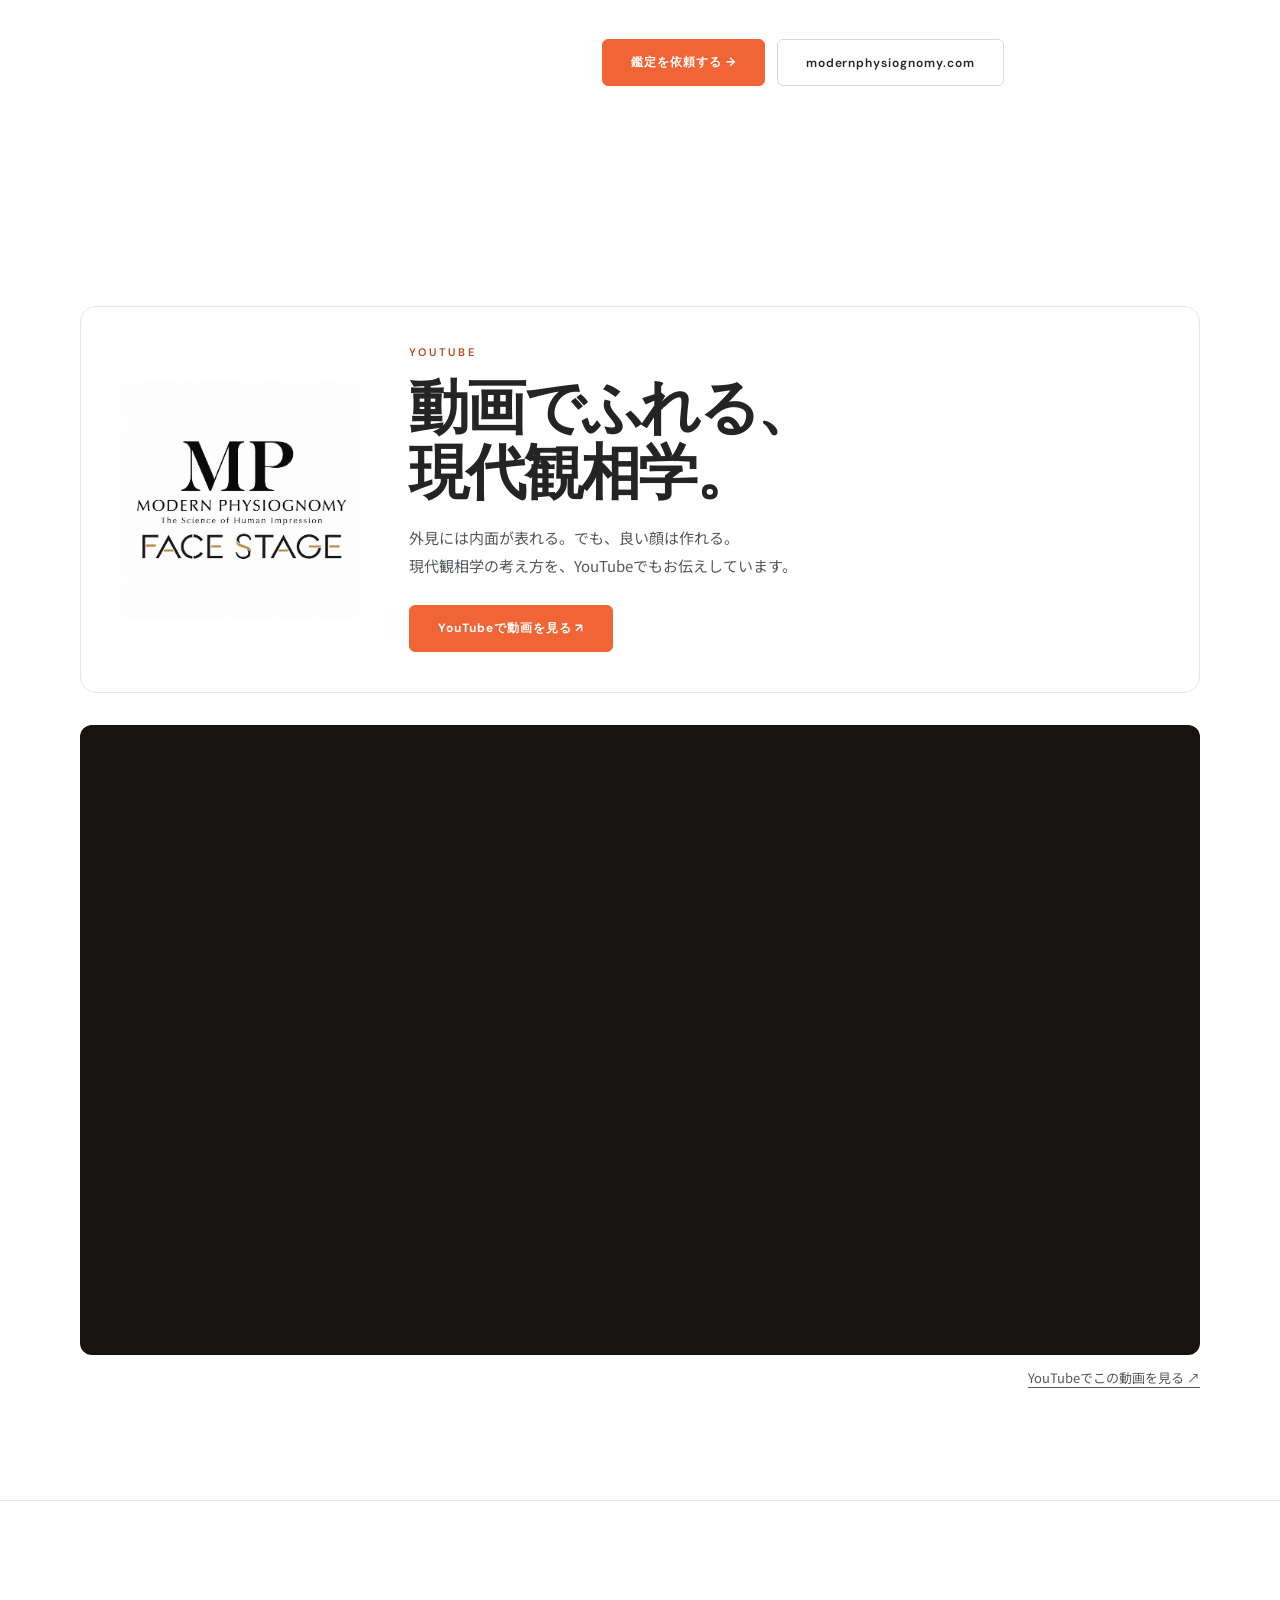
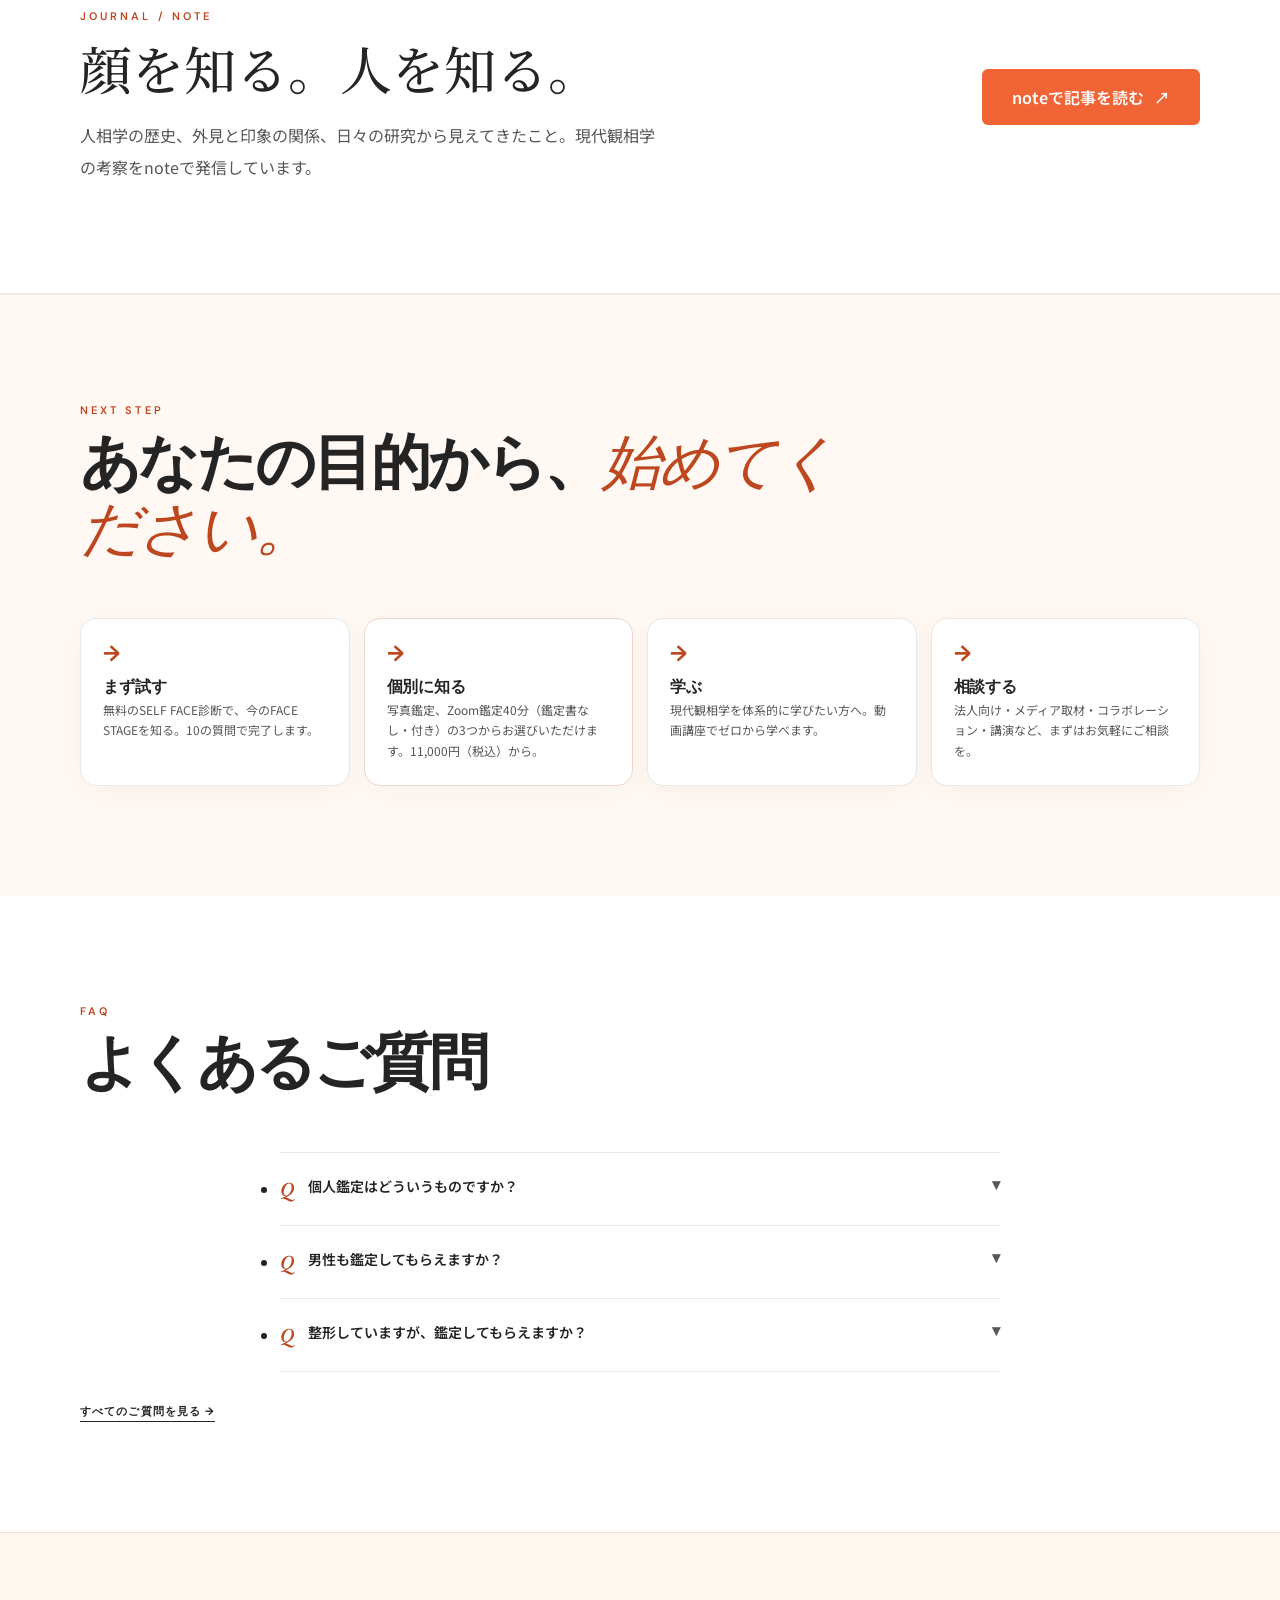
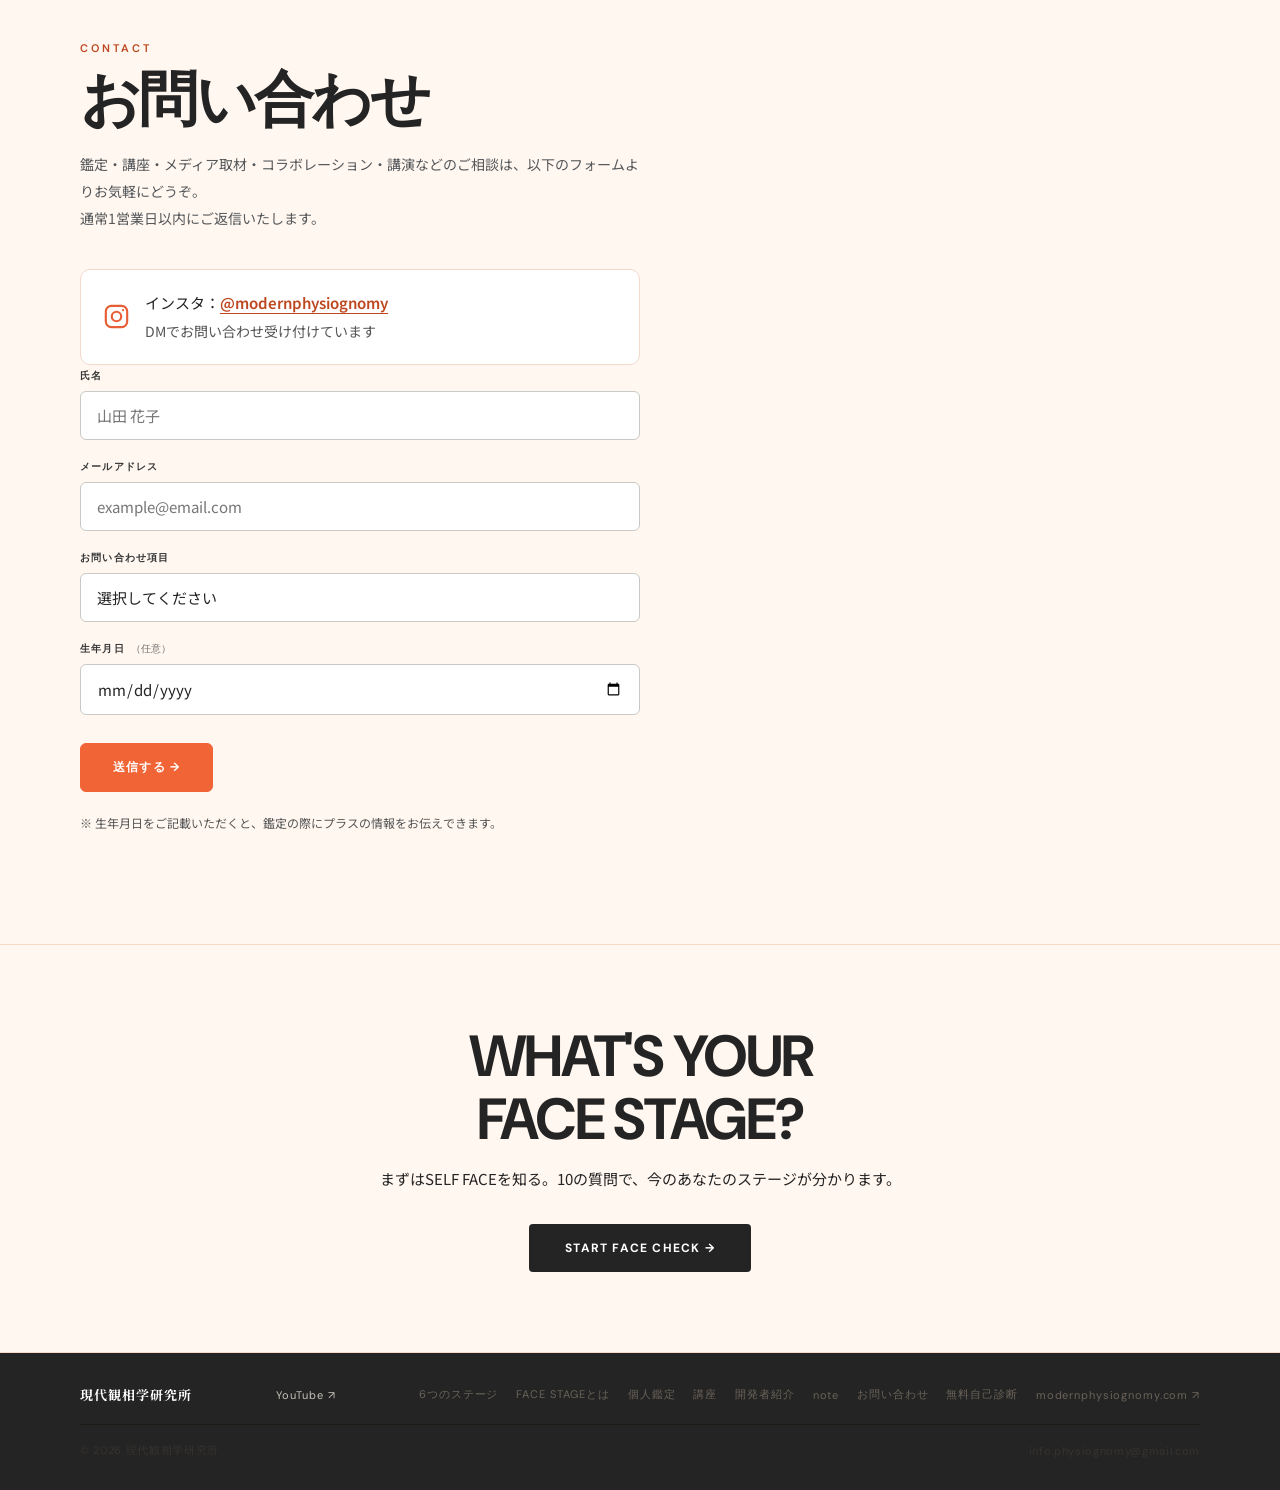
==== commit fecf4a0e: "Add files via upload" ====
--- a/index.html
+++ b/index.html
@@ -1,13 +1,14 @@
 <!DOCTYPE html>
+
 <html lang="ja">
 <head>
-<meta charset="UTF-8">
-<meta name="viewport" content="width=device-width, initial-scale=1.0">
-<meta name="description" content="現代観相学研究所。外見には内面が表れる。でも、良い顔は作れる。現代観相学研究家松本智子が、その人だけの魅力を見つけ、活かすヒントをお伝えします。">
+<meta charset="utf-8"/>
+<meta content="width=device-width, initial-scale=1.0" name="viewport"/>
+<meta content="現代観相学研究所。外見には内面が表れる。でも、良い顔は作れる。現代観相学研究家松本智子が、その人だけの魅力を見つけ、活かすヒントをお伝えします。" name="description"/>
 <title>現代観相学研究所｜良い顔は作れる。</title>
-<link rel="preconnect" href="https://fonts.googleapis.com">
-<link rel="preconnect" href="https://fonts.gstatic.com" crossorigin>
-<link href="https://fonts.googleapis.com/css2?family=DM+Sans:ital,wght@0,400;0,500;0,600;0,700;1,400&family=EB+Garamond:ital,wght@0,500;1,500&family=Noto+Sans+JP:wght@400;500;600&family=Noto+Serif+JP:wght@500;600&display=swap" rel="stylesheet">
+<link href="https://fonts.googleapis.com" rel="preconnect"/>
+<link crossorigin="" href="https://fonts.gstatic.com" rel="preconnect"/>
+<link href="https://fonts.googleapis.com/css2?family=DM+Sans:ital,wght@0,400;0,500;0,600;0,700;1,400&amp;family=EB+Garamond:ital,wght@0,500;1,500&amp;family=Noto+Sans+JP:wght@400;500;600&amp;family=Noto+Serif+JP:wght@500;600&amp;display=swap" rel="stylesheet"/>
 <style>
 
 *{box-sizing:border-box;margin:0;padding:0}
@@ -326,477 +327,530 @@
 @media(max-width:520px){.back-to-top{right:16px;bottom:calc(16px + env(safe-area-inset-bottom));width:44px;height:44px}.site-footer{padding-bottom:84px}.menu-toggle{padding:8px 10px}}
 
 .service-overview{background:#fff;color:#191919}.service-overview .lead{color:#606060;margin:20px 0 30px}.service-options{display:grid;grid-template-columns:repeat(3,minmax(0,1fr));gap:20px}.service-option{display:flex;flex-direction:column;padding:28px 24px;border:1px solid #e2e2df;border-radius:12px;background:#fff;transition:border-color .2s}.service-option:hover{border-color:#b8994a}.service-option h3{font:500 25px/1.6 'Noto Serif JP',serif;margin:16px 0 8px}.service-option p{font-size:15px;color:#606060}.service-option strong{font:500 34px/1.6 'DM Sans',sans-serif;margin:20px 0 8px}.service-option strong span{font:400 13px 'Noto Sans JP',sans-serif;margin-left:4px}.service-option .service-includes{color:#191919;font-weight:600}.service-option small{font-size:12px;color:#606060;margin:10px 0 24px}.service-link{margin-top:auto;border-top:1px solid #e2e2df;padding-top:16px;font-size:14px;font-weight:600}.service-number{font-size:13px;color:#796020;min-height:29px}.service-number b{display:inline-block;margin-left:10px;padding:3px 10px;background:#d7bd77;color:#191919;border-radius:999px;font-size:12px}.service-featured{border:2px solid #b99a50;background:#fffefb}@media(max-width:820px){.service-options{grid-template-columns:1fr}}
+
+/* Personal reading conversion redesign — append-only overrides */
+.hero{min-height:min(780px,94svh);padding-bottom:0}.hero-grid{padding:145px 0 100px}.hero h1{font-family:'Noto Serif JP',serif;font-size:clamp(38px,5vw,69px);font-weight:500;letter-spacing:.025em;line-height:1.52}.hero-sub{font-size:16px}.hero-eng{color:#cdb77e;letter-spacing:.17em;font-family:'DM Sans',sans-serif;font-style:normal;font-size:10px;font-weight:600}.hero-ctas .btn-gold{font:600 15px 'Noto Sans JP',sans-serif;letter-spacing:.02em;background:#cfb36d;color:#141414}.hero-ctas .btn-ghost{font:500 14px 'Noto Sans JP',sans-serif;letter-spacing:0}.stage-mosaic{opacity:.78}
+.reading-benefits{background:#fff;padding:100px 0 90px;border-bottom:1px solid #e2e2df}.benefits-heading{max-width:820px}.benefits-heading .eyebrow{color:#796020}.benefits-heading h2{font:500 clamp(27px,4.3vw,49px)/1.65 'Noto Serif JP',serif;letter-spacing:.035em;margin:16px 0}.benefits-heading>p:last-child{font-size:16px;line-height:2;color:#606060;max-width:710px}.benefits-list{display:grid;grid-template-columns:repeat(3,minmax(0,1fr));gap:0;margin-top:55px;border-top:1px solid #dededb}.benefits-list article{padding:32px 32px 26px 0;margin-right:32px;border-bottom:1px solid #dededb}.benefits-list article+article{border-left:1px solid #e2e2df;padding-left:32px}.benefits-list article span{font:600 10px 'DM Sans',sans-serif;letter-spacing:.16em;color:#796020}.benefits-list h3{font:500 20px/1.75 'Noto Serif JP',serif;margin:16px 0 12px}.benefits-list p{font-size:14px;color:#606060;line-height:2}.benefits-foot{display:flex;justify-content:space-between;gap:20px;flex-wrap:wrap;margin-top:28px;font-size:13px;color:#606060}.benefits-foot a{font-weight:600;color:#796020;text-decoration:underline;text-underline-offset:5px}
+.service-overview{padding:90px 0;background:#f7f7f6}.service-option{border-radius:4px}.service-option h3{font-size:23px}.service-option strong{font-size:31px}.service-featured{border-color:#b8994a}.service-link{color:#796020}.kv-section{padding-top:0}.kv-img{max-height:410px;object-fit:cover;object-position:center}.stages{padding-top:70px}.mobile-booking-bar{display:none}
+@media(max-width:820px){.hero{min-height:auto}.hero-grid{padding:115px 0 76px}.hero h1{font-size:clamp(33px,7vw,52px)}.reading-benefits{padding:70px 0 60px}.benefits-list{grid-template-columns:1fr;margin-top:30px}.benefits-list article,.benefits-list article+article{margin:0;border-left:0;padding:24px 0}.service-overview{padding:70px 0}.kv-img{max-height:250px}}
+@media(max-width:600px){.hero-grid{padding:114px 0 60px}.hero h1{font-size:clamp(31px,8.7vw,43px);line-height:1.55}.hero-sub{font-size:14px;line-height:2}.hero-ctas{gap:12px}.hero-ctas>a{width:100%;justify-content:center;min-height:52px}.reading-benefits{padding:58px 0}.benefits-heading h2{font-size:27px}.benefits-heading>p:last-child{font-size:14px}.benefits-list h3{font-size:18px}.benefits-list p{font-size:14px}.benefits-foot{font-size:12px}.service-overview .section-title{font-size:31px}.service-options{gap:12px}.service-option{padding:22px}.service-option h3{margin:10px 0}.service-option strong{margin:10px 0}.section{padding-top:66px;padding-bottom:66px}.kv-img{max-height:160px;object-position:center}.mobile-booking-bar{display:flex;position:fixed;bottom:0;left:0;right:0;z-index:35;align-items:center;justify-content:space-between;gap:12px;background:rgba(20,20,20,.97);border-top:1px solid #806c3a;padding:10px 14px calc(10px + env(safe-area-inset-bottom));box-shadow:0 -5px 22px #0002}.mobile-booking-bar span{font-size:11px;color:#efefeb;line-height:1.5}.mobile-booking-bar a{flex-shrink:0;background:#cfb36d;color:#141414;border-radius:4px;padding:12px 13px;font-size:12px;font-weight:700}.back-to-top{bottom:calc(86px + env(safe-area-inset-bottom))}.site-footer{padding-bottom:108px}}
+
+/* Modern Editorial / 2026 brand refresh: white, coral orange, sunlight yellow. */
+:root{color-scheme:light;--bg:#fff;--paper:#fff;--ink:#242424;--muted:#55585b;--line:#e8e8e6;--dark:#242424;--gold:#f06436;--gold-d:#bd471f;--cream:#fff2e7;--wine:#bd471f;--brand-orange:#f06436;--brand-yellow:#ffc75a;--brand-soft:#fff2e7}
+html{scroll-padding-top:86px}body{background:#fff;color:#242424}a,button{transition:background-color .18s,color .18s,border-color .18s,opacity .18s}
+.site-nav{background:rgba(255,255,255,.97)!important;border-bottom:1px solid #ededeb!important;color:#242424!important;backdrop-filter:blur(14px)}
+.site-brand,.site-links{color:#242424!important}.site-links a:not(.nav-cta):hover{color:#c34c27!important}
+.nav-cta,.site-nav .site-links .nav-cta,.btn-gold,.btn-start,.form-submit,.form-submit-m,.hero-ctas .btn-gold,.mobile-cta-primary,.mobile-booking-bar .mobile-cta-primary{background:#f06436!important;background-image:none!important;color:#fff!important;border:1px solid #f06436!important;box-shadow:none!important;border-radius:6px!important}
+.nav-cta:hover,.btn-gold:hover,.btn-start:hover,.form-submit:hover,.form-submit-m:hover,.mobile-cta-primary:hover{background:#d95128!important;border-color:#d95128!important;opacity:1!important}
+.btn-ghost,.hero-ctas .btn-ghost,.mobile-booking-bar .mobile-cta-secondary{background:#fff!important;color:#242424!important;border:1px solid #d9d9d6!important;border-radius:6px!important}
+.eyebrow,.hero-kicker,.intro-eyebrow,.card-num,.flow-num,.flow-en,.faq-sect-en,.phil-en,.contact-en,.contact-sect-menu .contact-en,.page-num,.col-num,.s-num,.course-tag,.mosaic-num{color:#bd471f!important}
+.section-title,.page-header h1,.intro-title,.q-text{color:#242424}
+.page-header,.quiz-page,.intro-screen,.faq-section,.section,.service-overview{background:#fff!important}
+.page-header{background:#fff!important}
+.section,.faq-section{border-color:#ededeb}
+.section-title em{color:#bd471f}
+/* Home first impression: light, airy and clear about the service. */
+.hero{background:#fff!important;color:#242424!important;min-height:0!important;overflow:hidden}
+.hero::before{color:rgba(240,100,54,.038)!important}
+.hero h1,.hero h1 em,.hero .hero-eng{color:#242424!important}
+.hero-sub,.hero-sub strong{color:#444!important}.hero-eng{opacity:1!important}
+.hero-kicker{color:#bd471f!important}.hero-grid{padding-top:95px;padding-bottom:105px}
+.hero .hero-ctas .btn-ghost{color:#242424!important}
+/* Hero explainer panel, not a six-type personality chart */
+.reading-hero-visual,.reading-hero-card,.hero-benefits-panel,.reading-hero-panel{background:#fff7f0!important;color:#242424!important;border-color:#f1d5c7!important;box-shadow:none!important}
+.reading-hero-visual p,.reading-hero-card p,.hero-benefits-panel p,.reading-hero-panel p{color:#555!important}
+.reading-hero-visual strong,.reading-hero-card strong,.hero-benefits-panel strong,.reading-hero-panel strong{color:#242424!important}
+/* Remove legacy gold/black blocks, while keeping special FACE STAGE color coding. */
+.reading-benefits,.service-overview,.learn-sect,.about-sect,.faq-sect,.column-sect,.links-sect,.gap-sect{background:#fff!important;color:#242424!important}
+.reading-benefits{background:#fff8f3!important}
+.service-option,.path-card,.page-card,.col-card,.exit-card,.card,.faq-group,.intro-screen,.q-screen{background:#fff!important;border-color:#e8e8e6!important;box-shadow:0 6px 28px rgba(36,36,36,.035)!important;color:#242424!important}
+.service-featured,.card.featured{border:2px solid #f06436!important;background:#fffaf7!important;box-shadow:0 10px 32px rgba(240,100,54,.075)!important}
+.service-number,.service-link,.top-price,.recommend-badge,.card-recommend{color:#bd471f!important}
+.recommend-badge,.card-recommend{background:#fff1e6!important;color:#ad421d!important}
+.service-link{border-color:#f2d6ca!important}
+.stages{background:#fff9f4!important}.stage-card{border-color:#efebe7!important}
+.philosophy-sect,.philosophy-sect.philosophy-sect,.contact-sect,.cta-band,.contact-sect-menu{background:#fff7f0!important;color:#242424!important}
+.philosophy-sect .section-title,.philosophy-sect .big-stmt,.contact-sect .section-title,.contact-sect-menu h3{color:#242424!important}
+.philosophy-sect .eyebrow,.contact-sect .eyebrow{color:#bd471f!important}
+.principles,.principle{border-color:#eddbcf!important}.principle h4,.principle p{color:#4b4b4b!important}.principle .num{color:#bd471f!important}
+.big-stmt{border-color:#f06436!important}.big-stmt em{color:#bd471f!important}
+.gap-board,.gap-card,.compare,.flow,.advisor,.cta-back{background:#fff8f3!important;color:#242424!important;border-color:#efd9cc!important;box-shadow:none!important}
+.gap-type,.gap-jp,.gap-explain,.gap-lbl,.gap-chip,.compare h3,.compare p,.compare td,.compare th{color:#242424!important}
+.gap-card{background:#fff!important}.gap-chip{border-color:#f3bba4!important;color:#bd471f!important}
+.gap-arrow{color:#f06436!important}
+.cta-band{border-top:1px solid #f7d9c8;border-bottom:1px solid #f7d9c8}.cta-band h2,.cta-band p{color:#242424!important}
+.btn-dark,.cta-band .btn-dark,.card-body .btn-dark{background:#242424!important;border-color:#242424!important;color:#fff!important}
+.path-tag,.course-tag{color:#bd471f!important;border-color:#f4c2ae!important;background:#fff3ea!important}
+.course-visual{background:#292929!important}.course-visual::before{color:#ffc75a!important}
+.about-portrait .portrait-frame{background:#292929!important}.about-portrait .portrait-tag{color:#ffc75a!important;border-color:#ffc75a!important}
+.about-body,.about-profile-text,.lead,.page-lead,.desc,.s-desc,.path-desc,.contact-body,.contact-sect-menu .contact-desc{color:#55585b!important}
+.links-sect{background:#fff8f3!important}
+.exit-card.exit-dark,.page-card-dark{background:#fff!important;border:1px solid #f1d5c7!important;color:#242424!important}
+.exit-card.exit-dark h3,.page-card-dark h3{color:#242424!important}.exit-card.exit-dark p,.page-card-dark p{color:#555!important}
+.page-arrow,.exit-mark,.col-arrow{color:#bd471f!important}
+.contact-sect,.contact-sect-menu{border-top:1px solid #f2dfd2!important}
+.form-label,.form-label-m,.contact-sect-menu .form-label-m{color:#363636!important}
+.form-input,.form-select,.form-input-m,.form-select-m,.contact-sect .form-input,.contact-sect .form-select{background:#fff!important;color:#242424!important;border:1px solid #c9c9c5!important;border-radius:6px!important}
+.form-input:focus,.form-select:focus,.form-input-m:focus,.form-select-m:focus{border-color:#f06436!important;box-shadow:0 0 0 3px rgba(240,100,54,.12)!important}
+.form-select option,.form-select-m option{background:#fff!important;color:#242424!important}
+.form-note-m,.contact-note,.before-submit{color:#555!important}
+.quiz-page{background:#fff8f3!important}.intro-screen,.q-screen{background:#fff!important}
+.progress-fill{background:#f06436!important}.opt-mark{color:#bd471f!important}.opt:hover,.opt.chosen{border-color:#f06436!important;background:#fff2e7!important}
+.stage-card-body{background:#272727!important;border-top:3px solid #f06436!important}.stage-eyebrow,.stage-icon svg,.stage-cursive{color:#ffc75a!important}
+.faq-section{background:#fff!important}.flow-block{background:#fff7f0!important;border-color:#f2dfd2!important}.flow-step-faq{background:#fff!important;border-top-color:#f06436!important}.faq-q-mark,.faq-q-mark-m{color:#bd471f!important}
+.cta-box{background:#fff7f0!important;color:#242424!important}.cta-box p{color:#555!important}.cta-box .btn-ghost{color:#242424!important;border-color:#c9c9c5!important}
+.site-footer{background:#242424!important;color:#dadada!important}.site-footer .foot-brand{color:#fff!important}
+.site-footer a:hover{color:#ffc75a!important}
+/* Editorial note destination */
+.note-feature{background:#fff9f4;border-block:1px solid #f1e4dd}
+.note-feature-inner{display:grid;grid-template-columns:minmax(0,1fr) auto;gap:40px;align-items:center}
+.note-feature h2{font:500 clamp(30px,4.5vw,52px)/1.3 'Noto Serif JP',serif;margin:12px 0 18px;color:#242424}
+.note-feature .note-desc{max-width:580px;color:#565656;font-size:16px;line-height:2}
+.note-feature-link{background:#f06436;color:#fff;display:inline-flex;align-items:center;justify-content:center;gap:10px;min-height:54px;padding:14px 30px;border-radius:6px;font-weight:600;white-space:nowrap}
+.note-feature-link:hover{background:#d95128}
+/* Instagram option for contact without altering forms */
+.instagram-contact{display:flex;align-items:center;gap:15px;max-width:560px;margin:28px 0 4px;padding:20px 22px;background:#fff!important;border:1px solid #f2d9cc;border-radius:10px;color:#242424!important}
+.instagram-contact svg{width:27px;height:27px;flex-shrink:0;stroke:#e85e34;fill:none;stroke-width:1.9;stroke-linecap:round;stroke-linejoin:round}
+.instagram-contact a{font-weight:600;color:#bd471f!important;text-decoration:underline;text-underline-offset:4px}
+.instagram-contact p{margin:0;color:#555!important;font-size:14px;line-height:1.8}
+.instagram-contact .ig-heading{font-size:15px;margin-bottom:3px;color:#242424!important}
+/* Floating mobile contact/booking, remove clash with back-to-top */
+.mobile-booking-bar{background:rgba(255,255,255,.97)!important;border-top:1px solid #eee2da!important;box-shadow:0 -4px 24px rgba(36,36,36,.065)!important}
+.mobile-booking-bar a{min-height:46px!important}
+.back-to-top{background:#fff!important;border-color:#f06436!important;color:#bd471f!important}
+.menu-toggle{border-color:#dededb!important;background:#fff!important;color:#242424!important}
+@media(max-width:1000px){.site-nav .site-links{background:#fff!important;border-color:#ededeb!important}.site-nav .site-links a:not(.nav-cta):hover{background:#fff2e7!important}}
+@media(max-width:820px){.hero-grid{padding-top:72px;padding-bottom:72px}.note-feature-inner{grid-template-columns:1fr;gap:24px}.note-feature-link{justify-self:start}}
+@media(max-width:520px){.hero h1{font-size:clamp(32px,10vw,46px)!important;line-height:1.4!important;overflow-wrap:anywhere}.hero-grid{padding-top:52px;padding-bottom:60px}.section{padding-top:68px;padding-bottom:68px}.note-feature-link{width:100%}.instagram-contact{padding:17px 15px}.site-footer{padding-bottom:90px!important}}
+@media(prefers-reduced-motion:reduce){*{scroll-behavior:auto!important;animation:none!important}}
+
+/* Hero text and explainer: final light-theme contrast fixes */
+.hero .hero-audience{color:#c14b27!important;border-left-color:#f06436!important}
+.hero .hero-service,.hero .hero-service strong{color:#b84622!important}
+.hero .hero-provider,.hero .hero-provider strong{color:#616161!important}
+.hero .hero-explainer{background:#fff2e7!important;color:#242424!important;border:1px solid #f5d2bf!important;box-shadow:none!important}
+.hero .hero-explainer .panel-en,.hero .hero-explainer .panel-points span{color:#bd471f!important}
+.hero .hero-explainer h2,.hero .hero-explainer .panel-points p,.hero .hero-explainer .panel-points strong{color:#242424!important}
+.hero .hero-explainer small{color:#65605c!important}
+.hero .hero-explainer .panel-points>div{border-color:#e9c9b9!important}
 </style>
-</head>
+<style>
+/* 2026-11-04: conversion-first responsive refinement */
+html,body{max-width:100%;overflow-x:clip}
+.hero{min-height:auto;background:#141414}
+.hero::before{content:"";display:none}
+.hero .hero-grid{grid-template-columns:minmax(0,1.15fr) minmax(300px,.85fr);gap:clamp(38px,5vw,90px);padding:clamp(118px,13vw,174px) 0 clamp(70px,7vw,115px);align-items:center}
+.hero .hero-grid>div:first-child{min-width:0}
+.hero-audience{font:600 clamp(14px,1.35vw,17px)/1.8 'Noto Sans JP',sans-serif;color:#e8e8e5;border-left:2px solid #cbb071;padding-left:15px;margin-bottom:24px}
+.hero .hero-eng{display:block;color:#cbb071;font-size:11px;line-height:1.5;letter-spacing:.18em;margin:0 0 17px}
+.hero h1{font:500 clamp(37px,4.35vw,66px)/1.42 'Noto Serif JP',serif!important;letter-spacing:.01em!important;margin:0 0 18px;overflow-wrap:normal;word-break:keep-all}
+.hero-service{font:500 clamp(16px,1.5vw,20px)/1.8 'Noto Serif JP',serif;color:#f1e7d0;margin-bottom:18px}
+.hero-service strong{font-weight:500;color:#f1e7d0}
+.hero .hero-sub{font-size:clamp(14px,1.2vw,16px);line-height:2;color:#cfcfcf;max-width:590px;margin:0 0 22px}
+.hero-provider{color:#b9b9b9;font-size:13px;line-height:1.9;margin-bottom:32px}.hero-provider strong{color:#f5f5f5;font-weight:600}
+.hero .hero-ctas{display:flex;flex-wrap:wrap;gap:12px;align-items:stretch}
+.hero .hero-ctas a{font:600 14px/1.65 'Noto Sans JP',sans-serif;letter-spacing:0;display:inline-flex;align-items:center;justify-content:center;min-height:54px;border-radius:3px;padding:14px 22px}
+.hero .hero-ctas .btn-gold{background:#cfb36d;color:#181818;border:1px solid #cfb36d}
+.hero .hero-ctas .btn-ghost{border:1px solid #77716b;color:#f4f4f4}
+.hero-explainer{min-width:0;border:1px solid #4f4a42;padding:clamp(25px,3.2vw,44px);background:#1c1b1a;color:#f7f7f7}
+.hero-explainer .panel-en{color:#cfb36d;font:600 10px 'DM Sans',sans-serif;letter-spacing:.22em}
+.hero-explainer h2{font:500 clamp(19px,2.1vw,29px)/1.65 'Noto Serif JP',serif;margin:20px 0 22px;letter-spacing:.03em}
+.panel-points{border-top:1px solid #4d4943}.panel-points>div{display:flex;align-items:baseline;gap:18px;padding:17px 0;border-bottom:1px solid #4d4943}.panel-points span{font:500 13px 'DM Sans',sans-serif;color:#cfb36d;flex-shrink:0}.panel-points p{font-size:14px;line-height:1.8;color:#e4e4e4}.panel-points strong{font-size:17px;font-weight:500;color:#fff}
+.hero-explainer small{display:block;margin-top:19px;color:#bcbcb8;font-size:12px;line-height:1.7}
+.reading-benefits .benefits-heading h2{line-height:1.58;letter-spacing:.01em}
+.kv-section{padding:0;background:#f7f7f6}.kv-img{width:100%;height:auto;max-height:none;object-fit:contain}
+.mobile-booking-bar{display:none}
+@media(max-width:950px){.hero .hero-grid{grid-template-columns:1fr;gap:34px;padding:110px 0 64px}.hero-explainer{max-width:680px}.hero h1{font-size:clamp(39px,6.4vw,58px)}}
+@media(max-width:600px){.site-nav{max-width:100vw}.hero .hero-grid{padding:104px 0 48px;gap:30px}.hero-audience{font-size:13px;line-height:1.7;margin-bottom:20px}.hero .hero-eng{font-size:9px;letter-spacing:.13em;margin-bottom:13px}.hero h1{font-size:clamp(33px,8.7vw,44px)!important;line-height:1.5!important;margin-bottom:16px}.hero-service{font-size:16px;line-height:1.8}.hero .hero-sub{font-size:14px;line-height:1.92}.hero-provider{font-size:12px;margin-bottom:24px}.hero .hero-ctas{flex-direction:column;align-items:stretch}.hero .hero-ctas a{width:100%;min-height:52px;font-size:14px}.hero-explainer{padding:24px 20px}.hero-explainer h2{font-size:23px}.panel-points>div{padding:14px 0}.panel-points strong{font-size:16px}.reading-benefits .benefits-heading h2{font-size:26px}.kv-img{max-height:none!important;object-fit:contain!important}.mobile-booking-bar{display:grid!important;grid-template-columns:1fr 1.15fr;gap:8px;position:fixed;bottom:0;left:0;right:0;z-index:35;padding:9px 12px calc(9px + env(safe-area-inset-bottom));background:#171717;border-top:1px solid #6b5a39}.mobile-booking-bar a{font:600 12px/1.5 'Noto Sans JP',sans-serif;text-align:center;padding:13px 7px;border-radius:3px;min-width:0}.mobile-cta-secondary{color:#f3f3f3;border:1px solid #6d6d6d}.mobile-cta-primary{color:#141414;background:#cfb36d}.back-to-top{bottom:calc(92px + env(safe-area-inset-bottom))}.site-footer{padding-bottom:112px}}
+@media(max-width:360px){.hero h1{font-size:32px!important}.site-brand{font-size:12px!important}.mobile-booking-bar a{font-size:11px}}
+@media(prefers-reduced-motion:reduce){.hero *{transition:none!important}}
+</style></head>
 <body>
-
-<nav class="site-nav" aria-label="サイトナビ">
-  <div class="container nav-inner">
-    <a class="site-brand" href="index.html"><img class="brand-logo" src="[data-uri]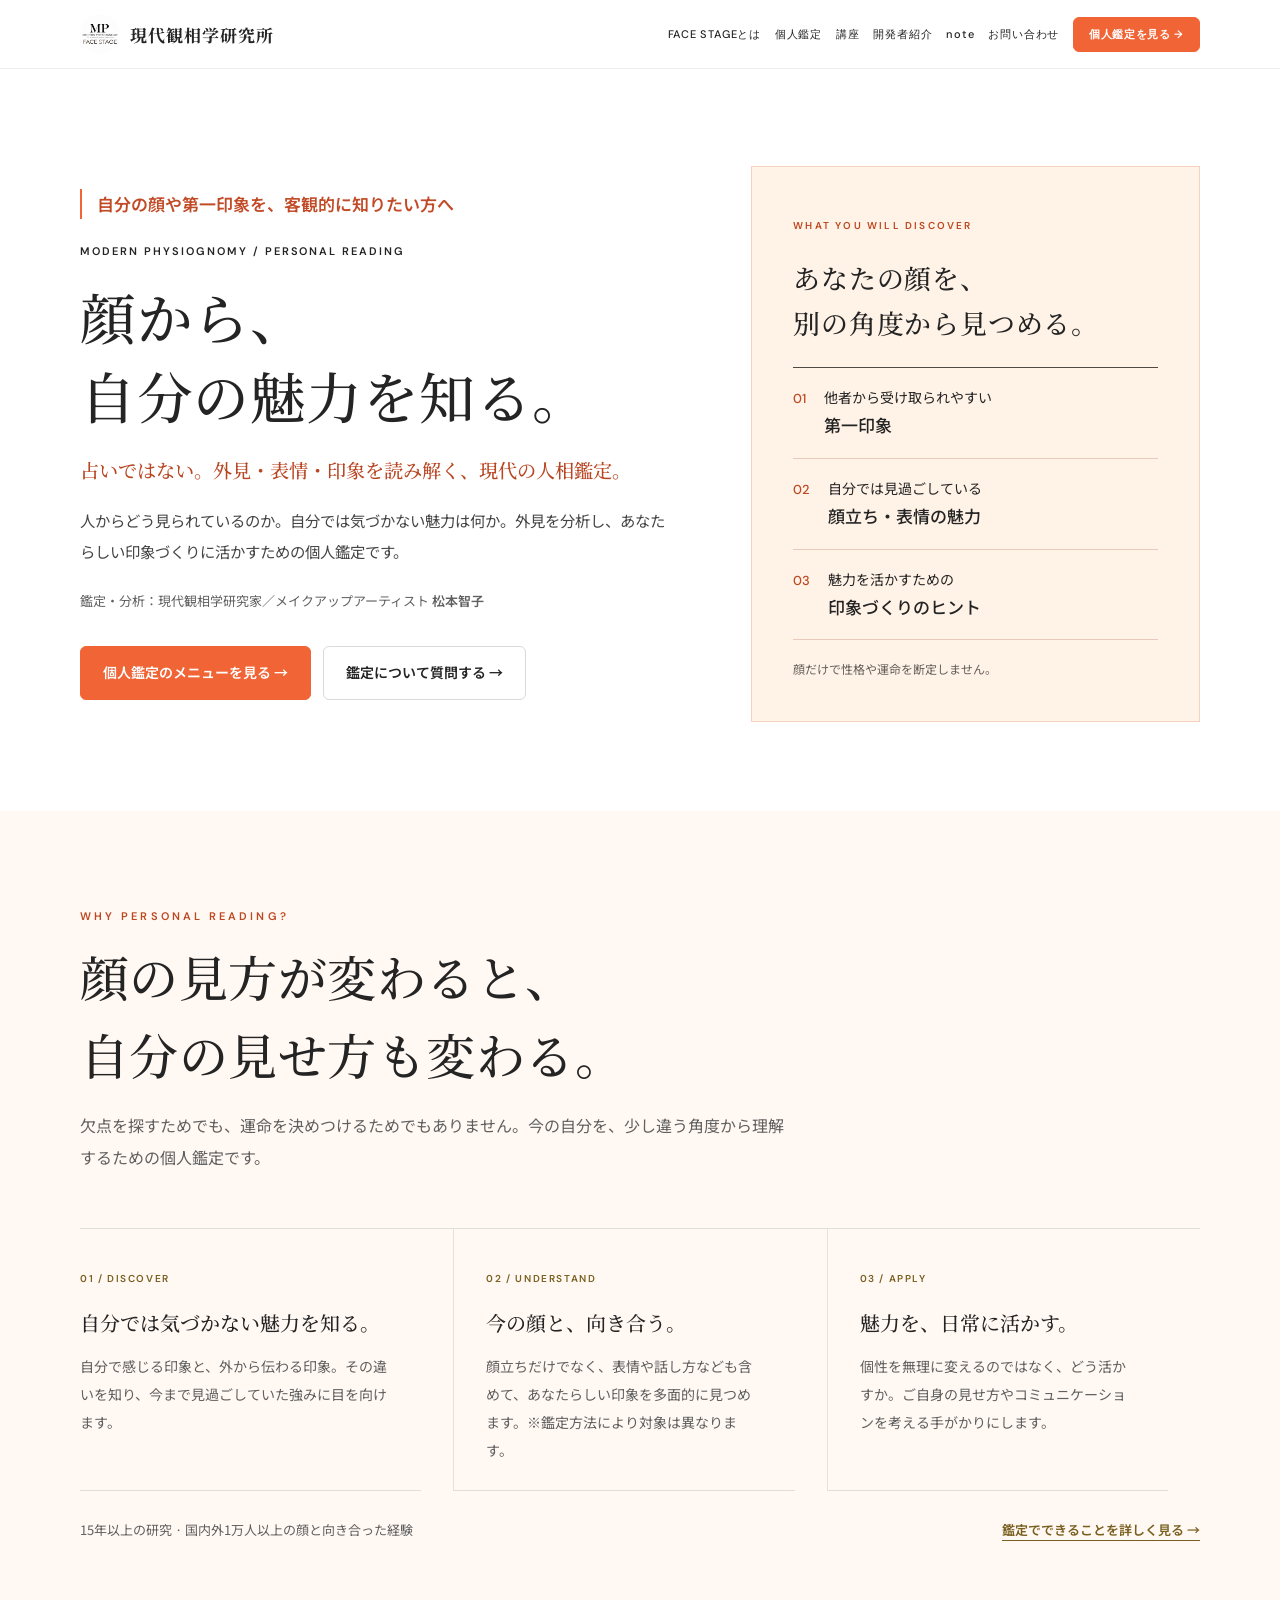
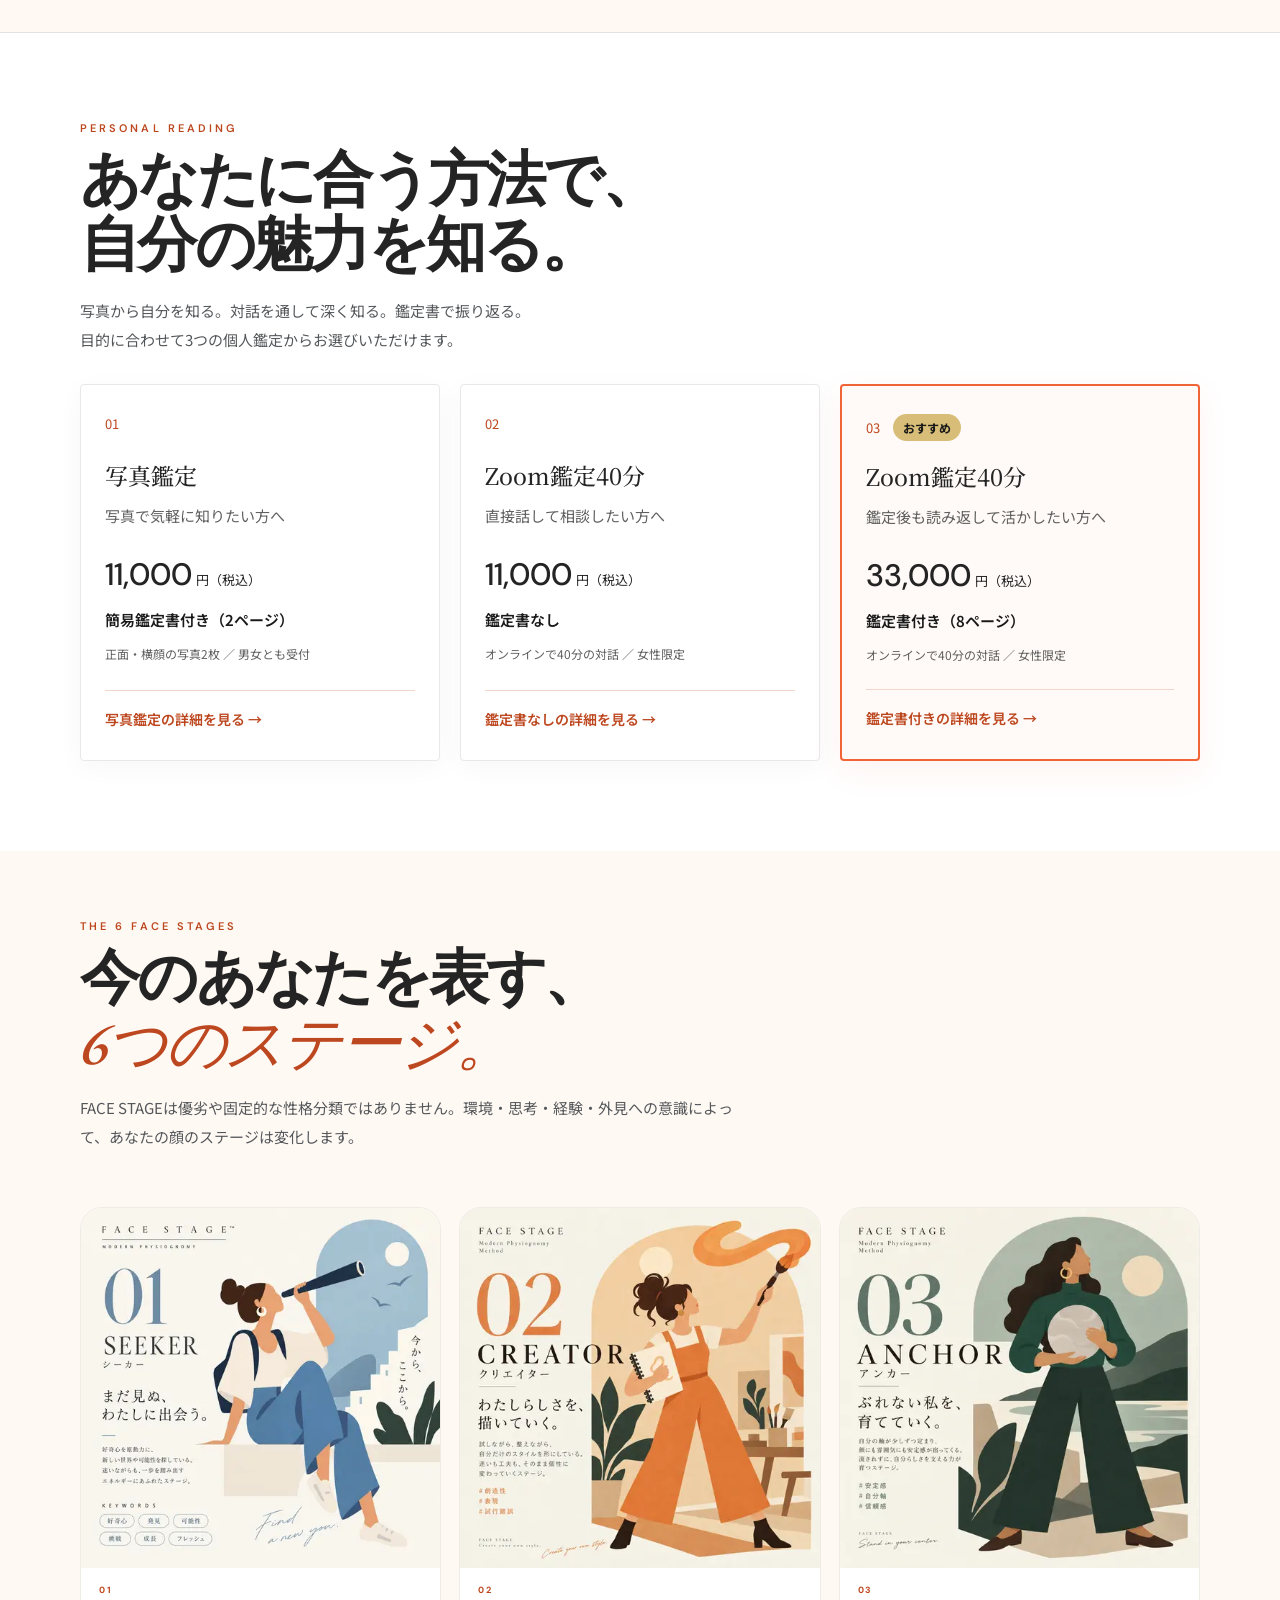
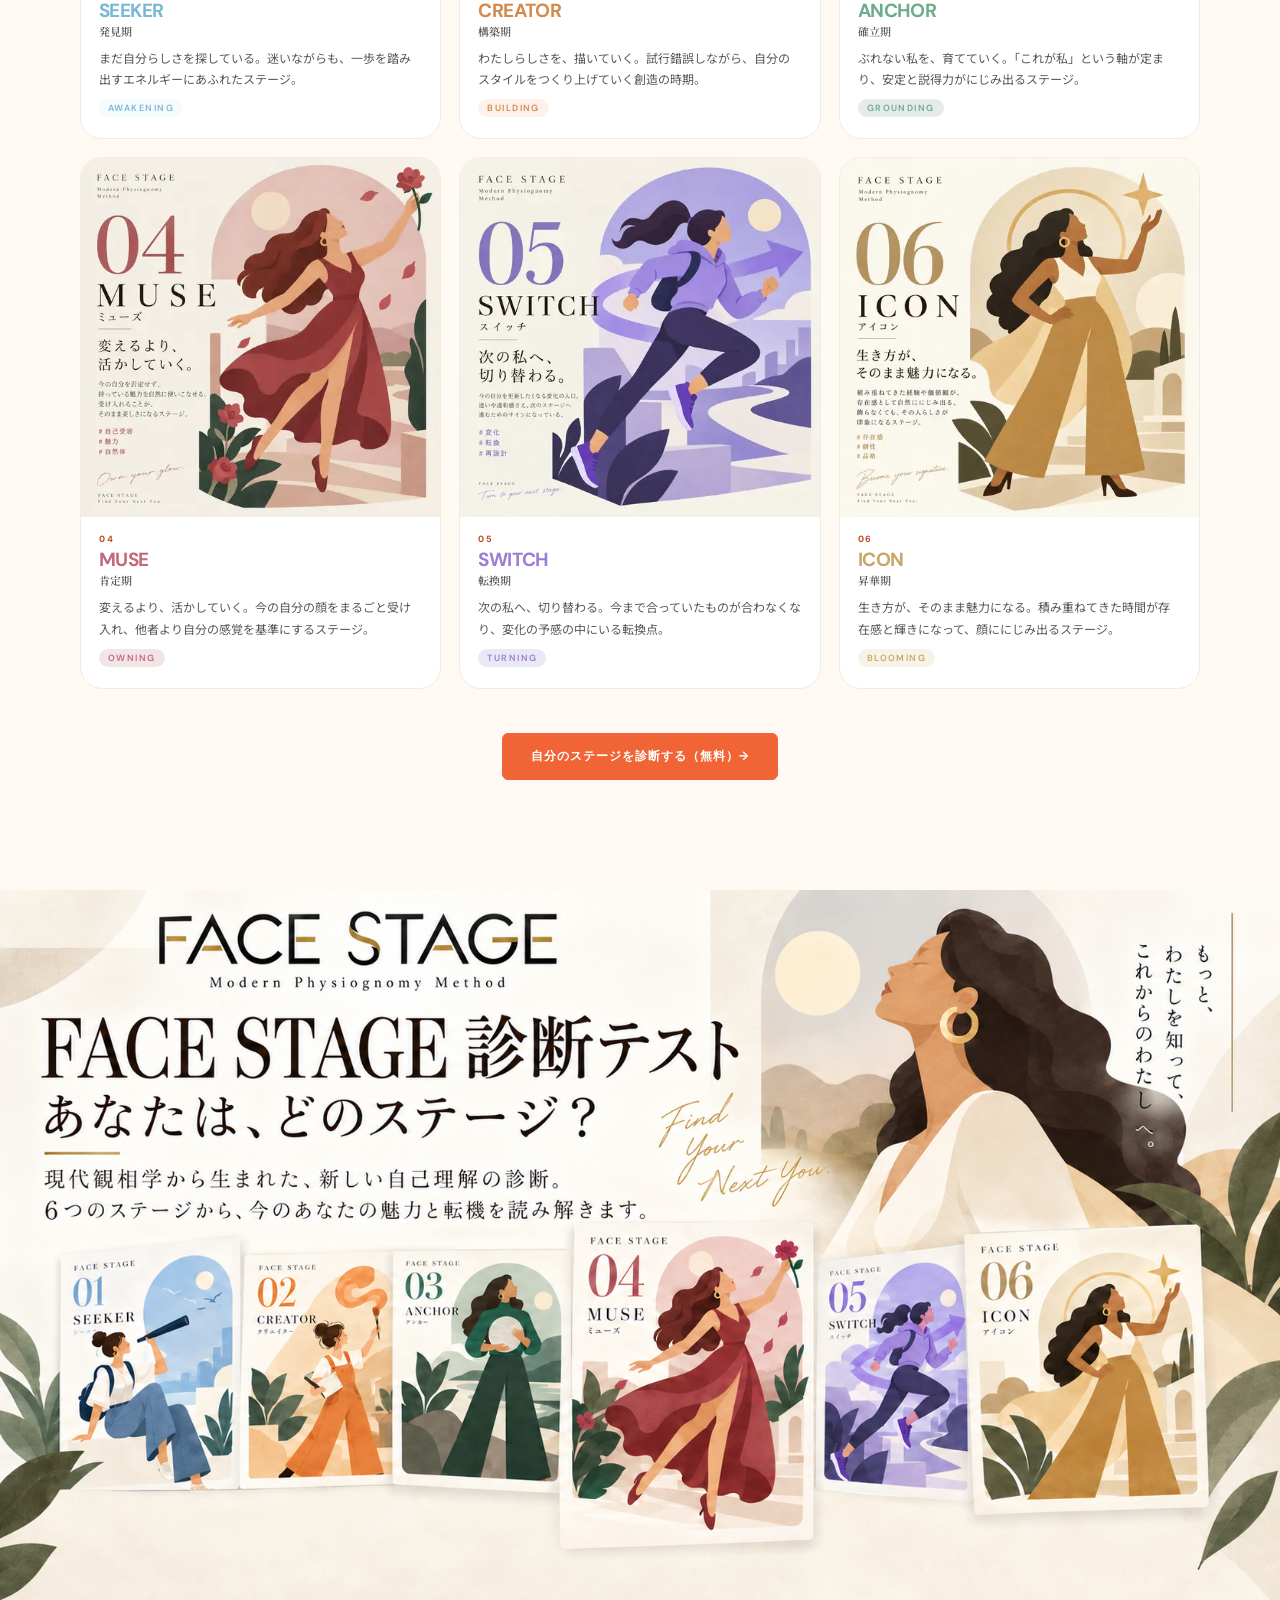
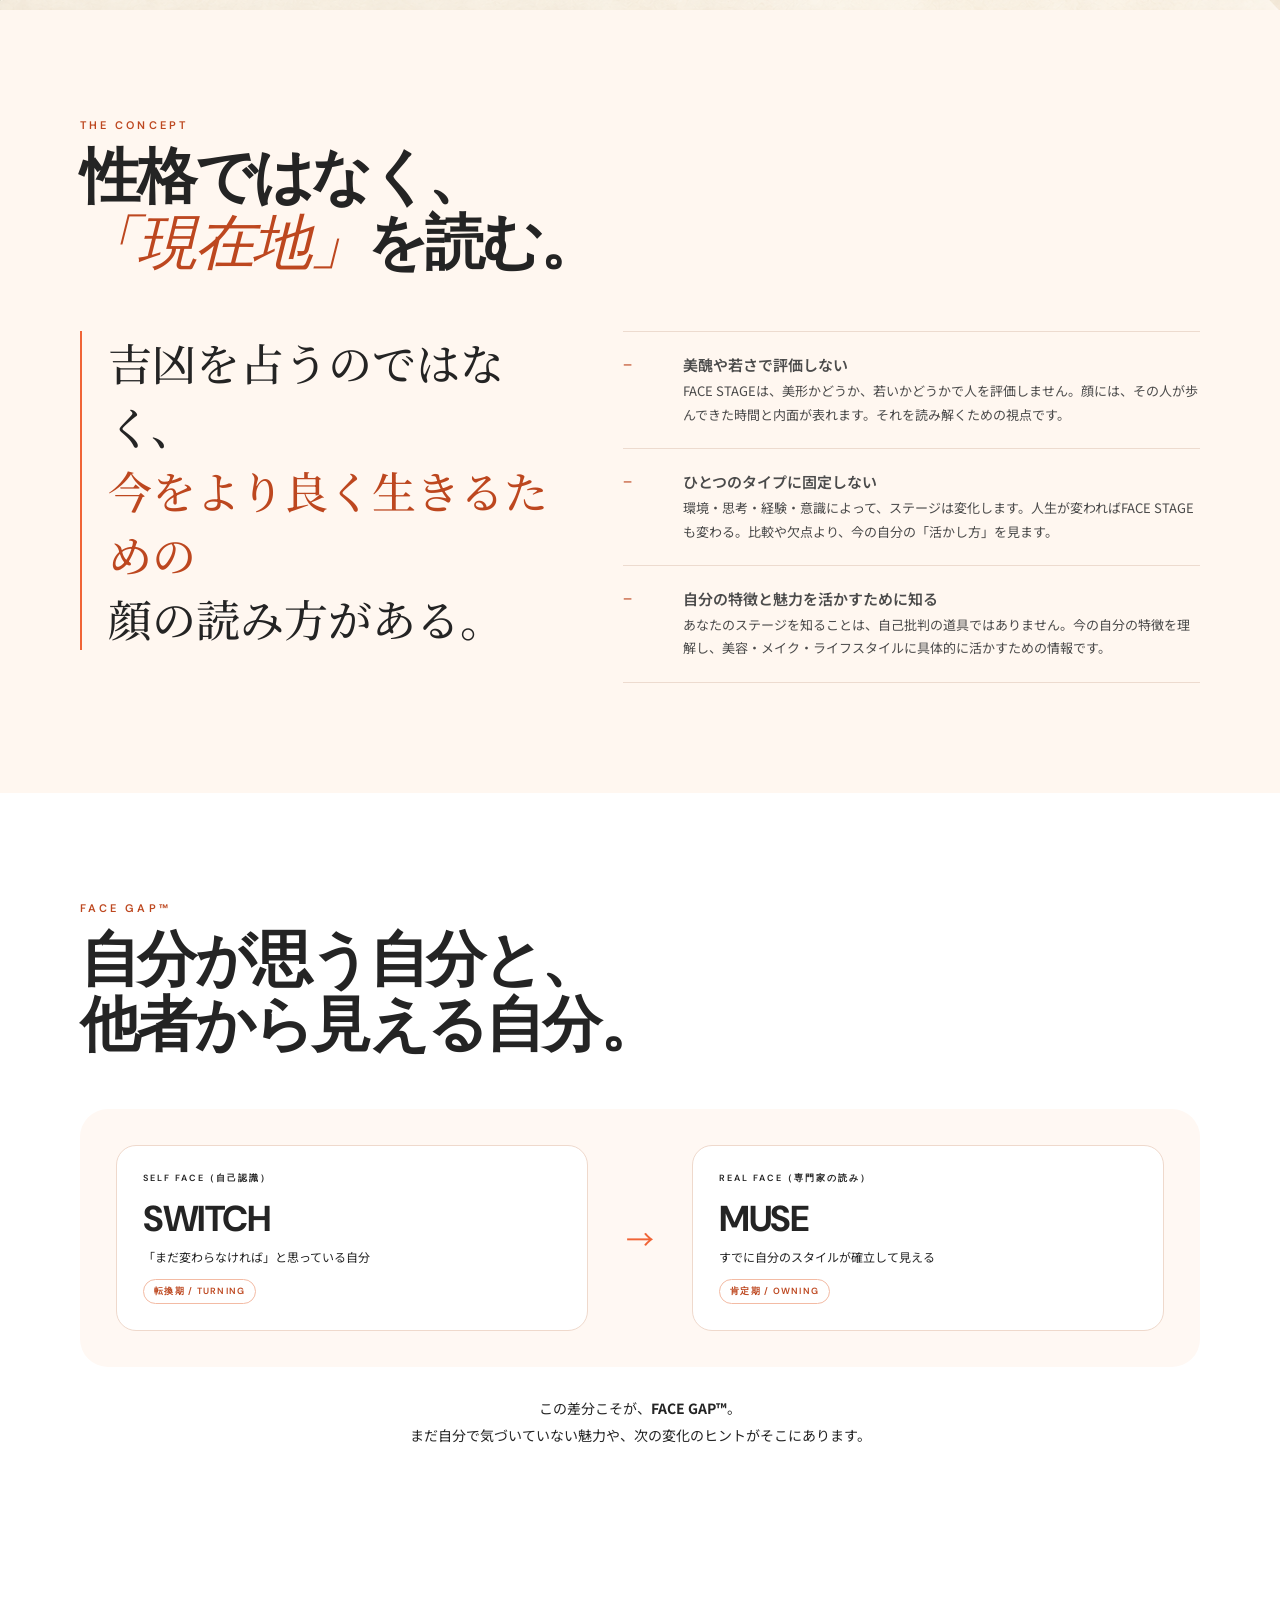
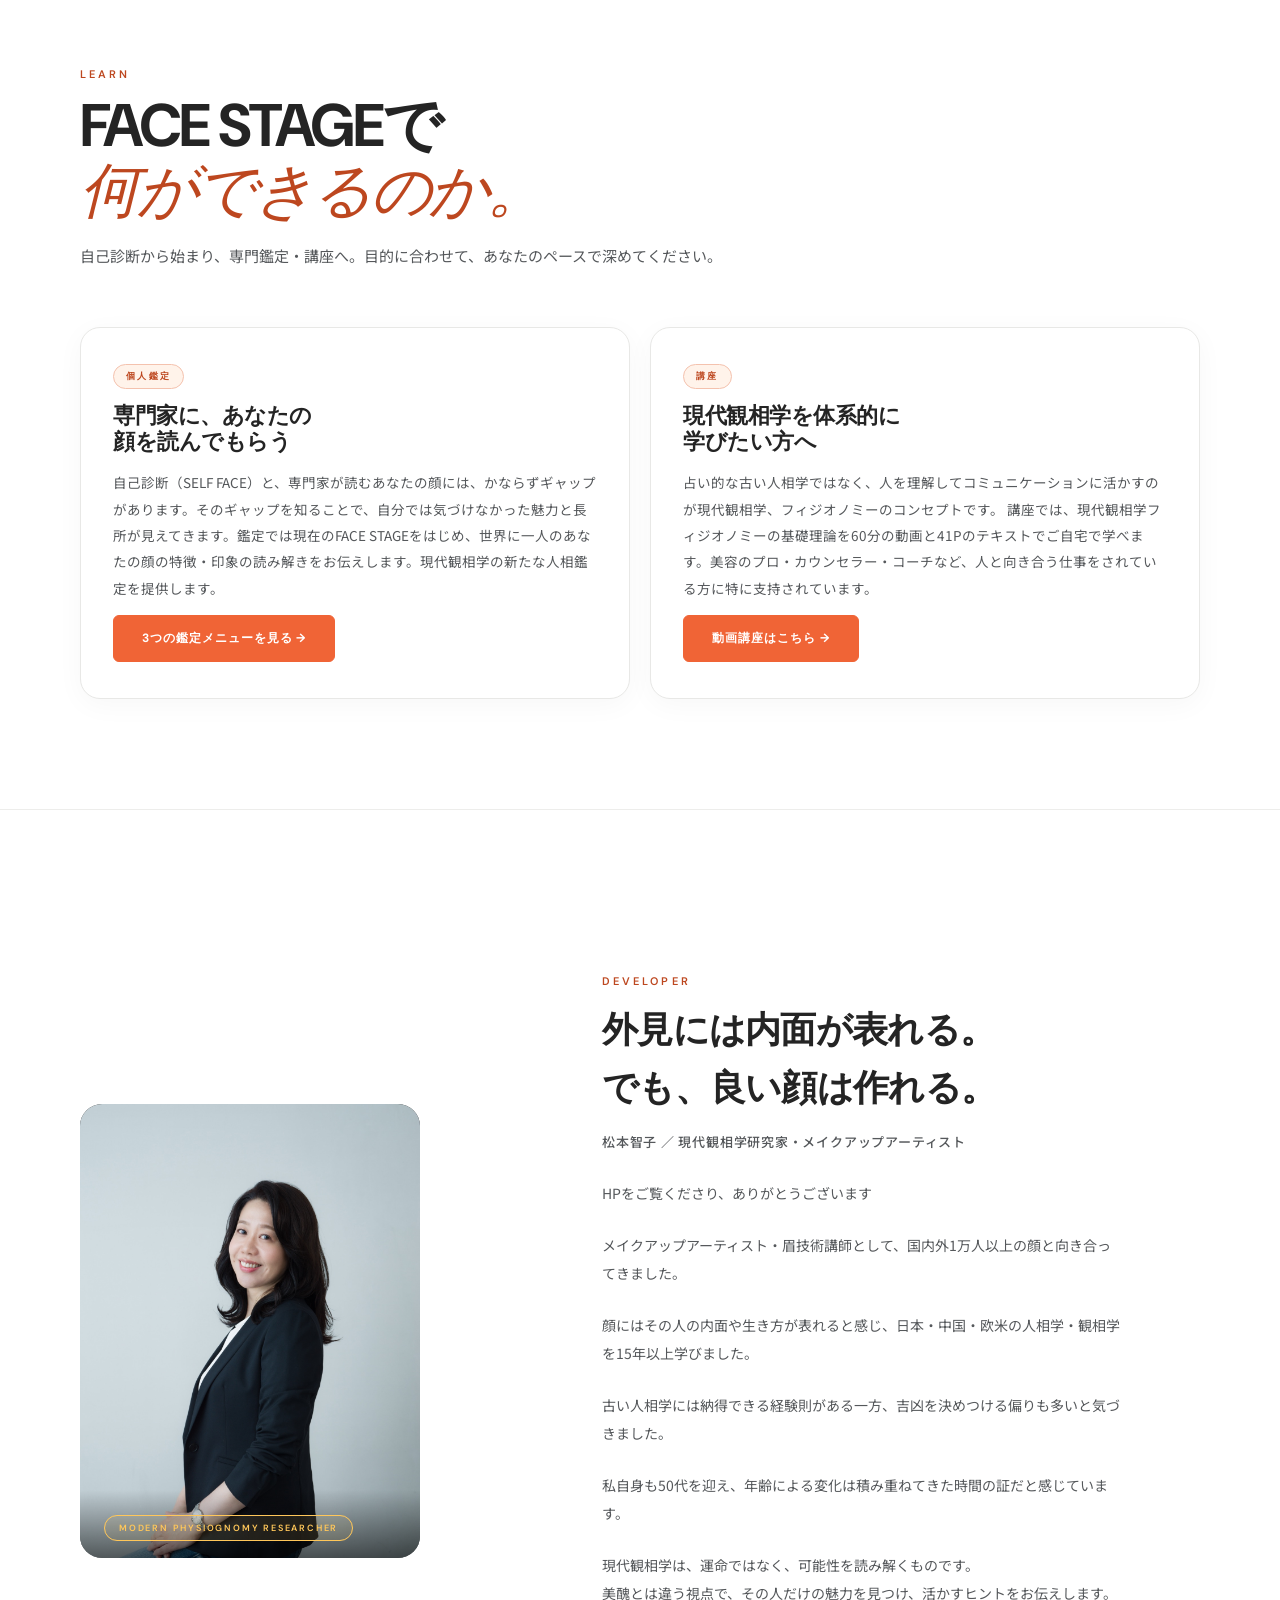
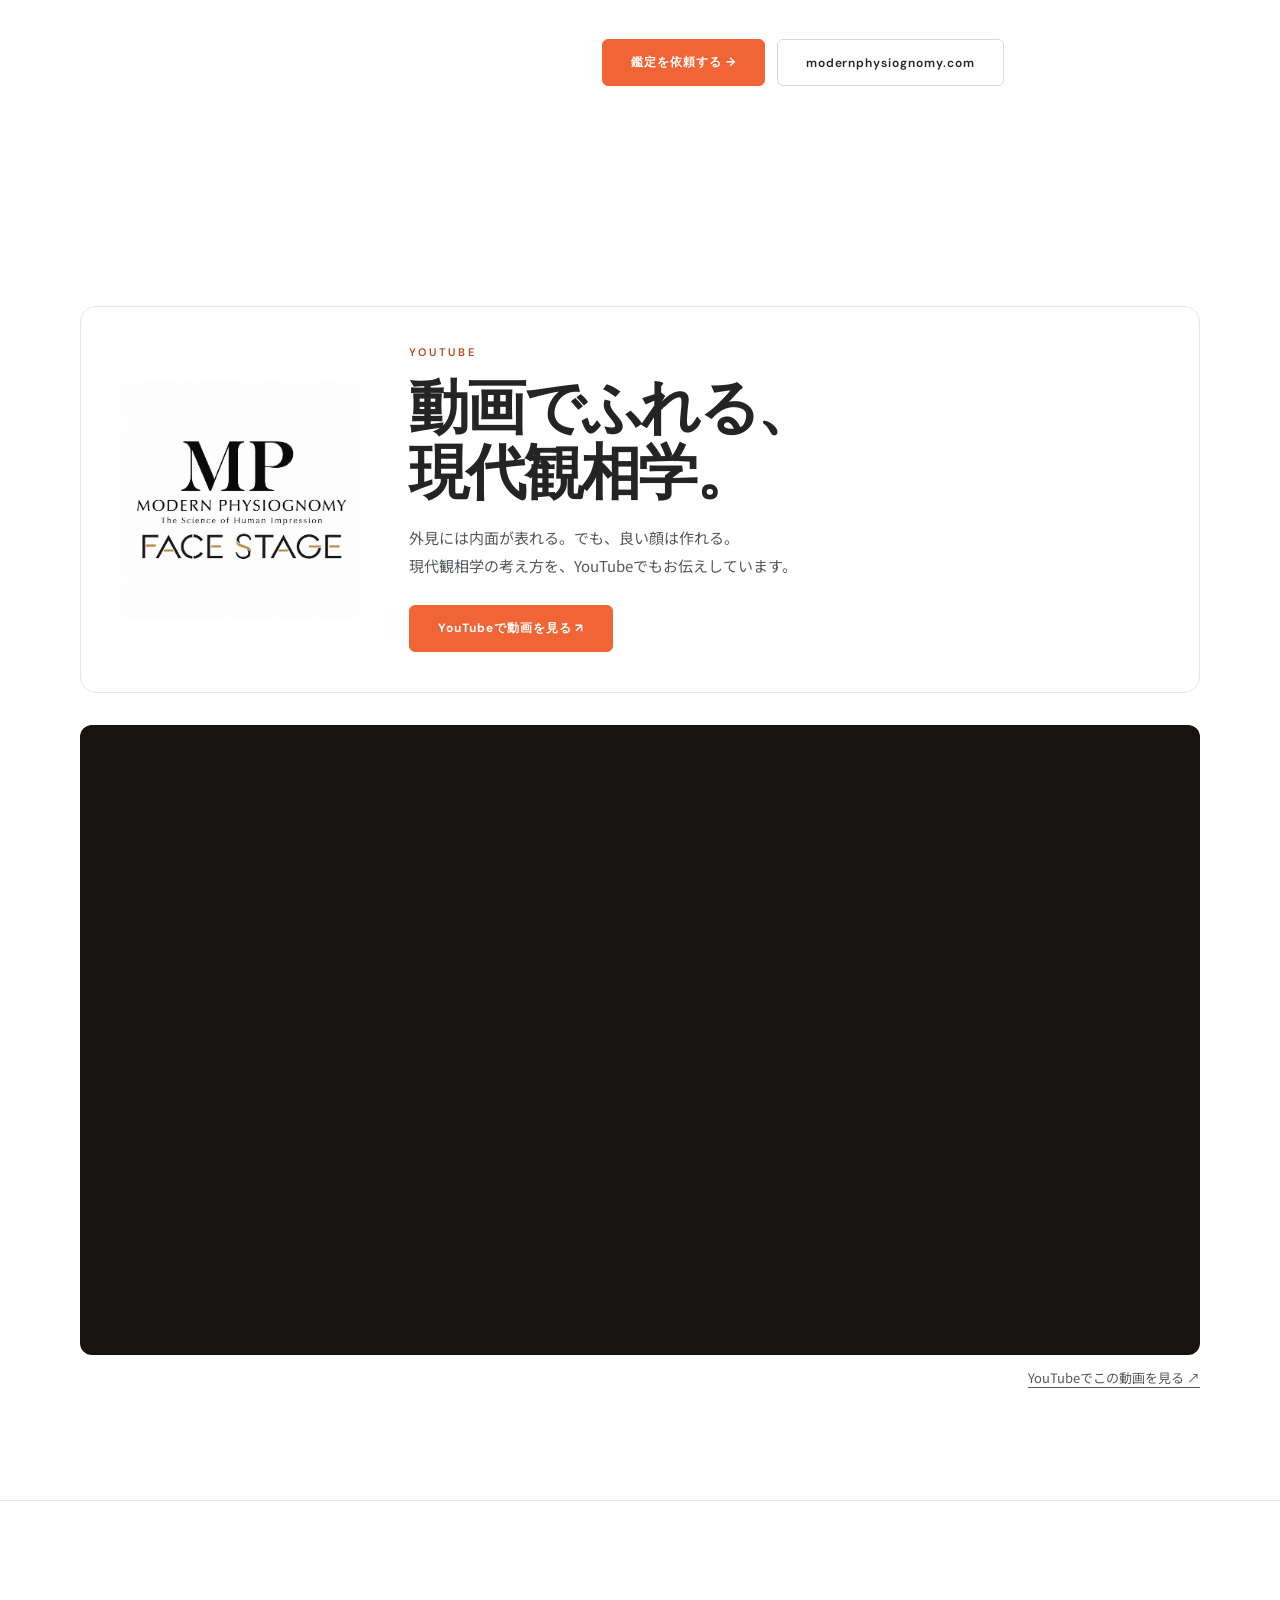
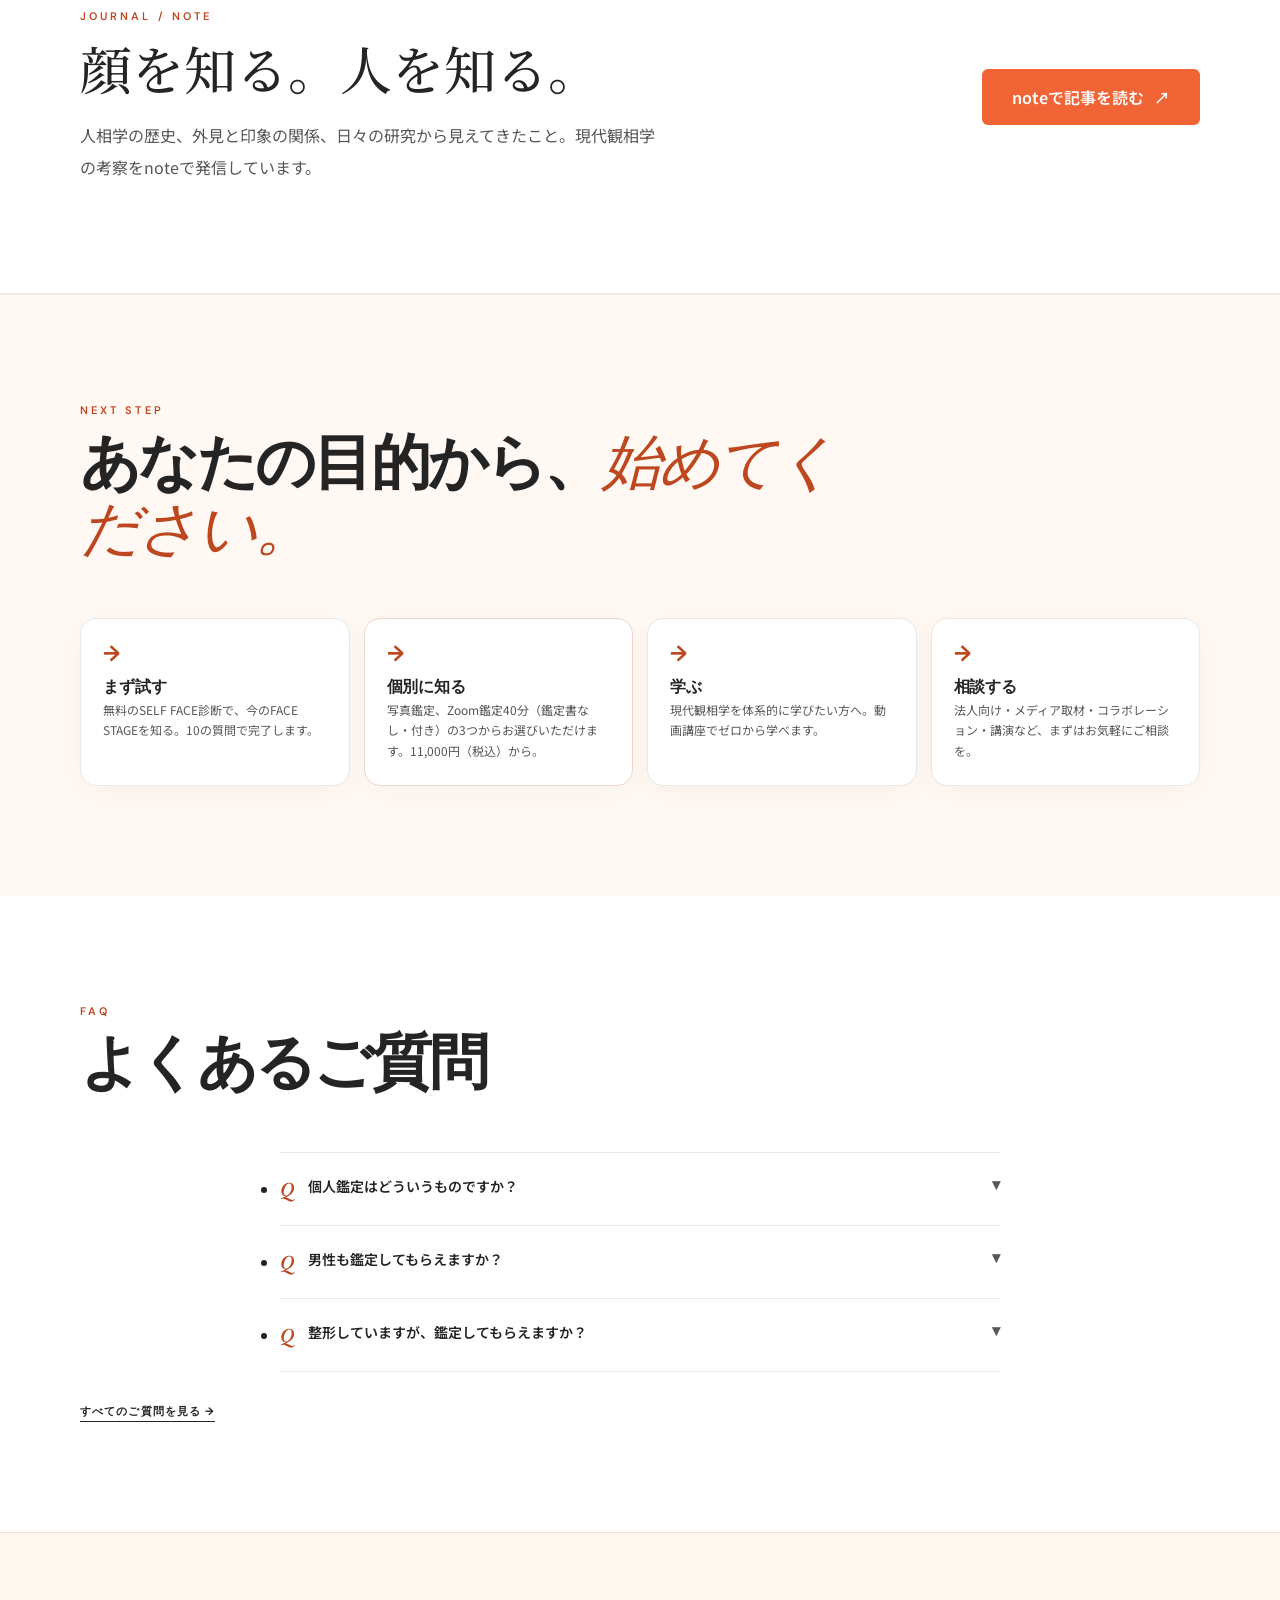
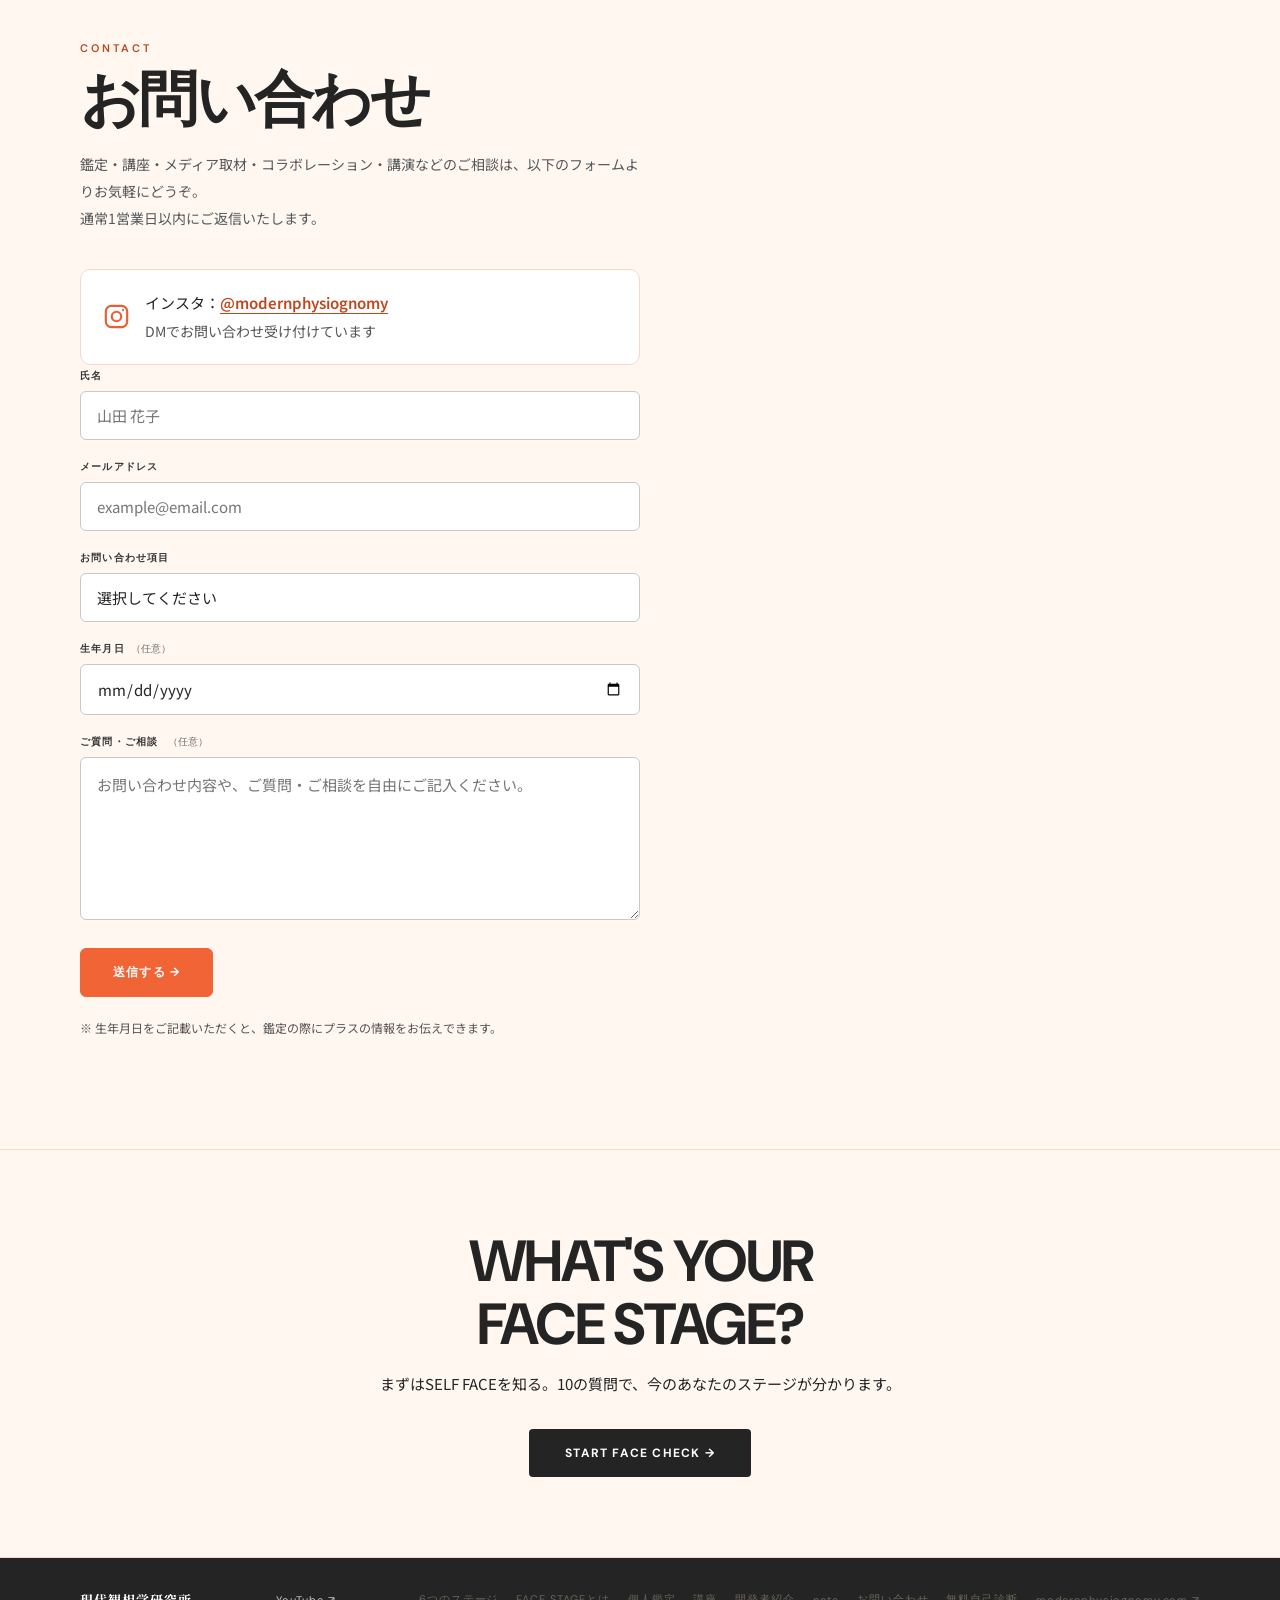
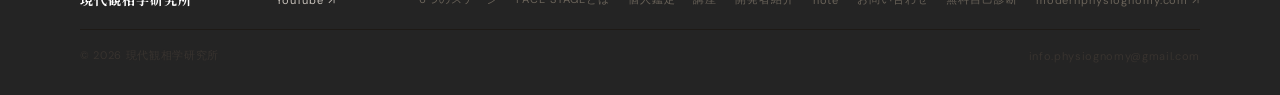
==== commit 307a8957: "Add files via upload" ====
--- a/index.html
+++ b/index.html
@@ -433,6 +433,8 @@
 .hero .hero-explainer h2,.hero .hero-explainer .panel-points p,.hero .hero-explainer .panel-points strong{color:#242424!important}
 .hero .hero-explainer small{color:#65605c!important}
 .hero .hero-explainer .panel-points>div{border-color:#e9c9b9!important}
+
+#index-contact-form textarea.form-input{display:block;min-height:132px;resize:vertical;line-height:1.8;font-family:'Noto Sans JP',sans-serif}
 </style>
 <style>
 /* 2026-11-04: conversion-first responsive refinement */
@@ -786,10 +788,8 @@
       鑑定・講座・メディア取材・コラボレーション・講演などのご相談は、以下のフォームよりお気軽にどうぞ。<br/>
       通常1営業日以内にご返信いたします。
     </p>
-<div aria-label="Instagramでのお問い合わせ" class="instagram-contact"><svg aria-hidden="true" viewbox="0 0 24 24"><rect height="19" rx="5" width="19" x="2.5" y="2.5"></rect><circle cx="12" cy="12" r="4.2"></circle><circle cx="17.8" cy="6.4" fill="#e85e34" r="1" stroke="none"></circle></svg><div><div class="ig-heading">インスタ：<a href="https://www.instagram.com/modernphysiognomy/" rel="noopener noreferrer" target="_blank">@modernphysiognomy</a></div><p>DMでお問い合わせ受け付けています</p></div></div><form action="https://formsubmit.co/ajax/info.physiognomy@gmail.com" class="contact-form-wrap" id="index-contact-form" method="POST">
+<div aria-label="Instagramでのお問い合わせ" class="instagram-contact"><svg aria-hidden="true" viewbox="0 0 24 24"><rect height="19" rx="5" width="19" x="2.5" y="2.5"></rect><circle cx="12" cy="12" r="4.2"></circle><circle cx="17.8" cy="6.4" fill="#e85e34" r="1" stroke="none"></circle></svg><div><div class="ig-heading">インスタ：<a href="https://www.instagram.com/modernphysiognomy/" rel="noopener noreferrer" target="_blank">@modernphysiognomy</a></div><p>DMでお問い合わせ受け付けています</p></div></div><form action="https://formspree.io/f/mgavddao" class="contact-form-wrap" id="index-contact-form" method="POST">
 <input name="_subject" type="hidden" value="【現代観相学研究所】お問い合わせ"/>
-<input name="_captcha" type="hidden" value="false"/>
-<input name="_template" type="hidden" value="table"/>
 <div class="form-group">
 <label class="form-label" for="idx-name">氏名</label>
 <input class="form-input" id="idx-name" name="name" placeholder="山田 花子" required="" type="text"/>
@@ -800,7 +800,7 @@
 </div>
 <div class="form-group">
 <label class="form-label" for="idx-subject">お問い合わせ項目</label>
-<select class="form-select" id="idx-subject" name="subject" required="">
+<select class="form-select" id="idx-subject" name="ご希望のメニュー・お問い合わせ" required="">
 <option disabled="" selected="" value="">選択してください</option>
 <option value="写真鑑定 ¥11,000（簡易鑑定書付き）">写真鑑定 ¥11,000（簡易鑑定書付き）</option>
 <option value="Zoom鑑定40分 ¥11,000（鑑定書なし）">Zoom鑑定40分 ¥11,000（鑑定書なし）</option>
@@ -813,8 +813,13 @@
 <label class="form-label" for="idx-dob">生年月日<span class="optional">（任意）</span></label>
 <input class="form-input" id="idx-dob" name="birthday" type="date"/>
 </div>
+<div class="form-group">
+<label class="form-label" for="idx-message">ご質問・ご相談 <span class="optional">（任意）</span></label>
+<textarea class="form-input" id="idx-message" name="message" rows="5" placeholder="お問い合わせ内容や、ご質問・ご相談を自由にご記入ください。"></textarea>
+</div>
 <button class="form-submit" type="submit">送信する →</button>
-<p class="form-success" id="idx-success">送信が完了しました。1営業日以内にご連絡いたします。</p>
+<p class="form-success" id="idx-success" role="status">送信が完了しました。1営業日以内にご連絡いたします。</p>
+<p id="idx-error" role="alert" hidden style="margin-top:12px;color:#B93C17;font-size:14px">送信できませんでした。時間をおいて再度お試しいただくか、メールまたはInstagramのDMでご連絡ください。</p>
 </form>
 <p class="contact-note">
       ※ 生年月日をご記載いただくと、鑑定の際にプラスの情報をお伝えできます。
@@ -868,30 +873,30 @@
   });
 });
 
-// Formspree AJAX submit (index form)
+// Formspree: keep the form fields unchanged and report genuine HTTP success only.
 const idxForm = document.getElementById('index-contact-form');
 if (idxForm) {
-  idxForm.addEventListener('submit', async e => {
-    e.preventDefault();
+  idxForm.addEventListener('submit', async (event) => {
+    event.preventDefault();
     const btn = idxForm.querySelector('.form-submit');
+    const success = document.getElementById('idx-success');
+    const error = document.getElementById('idx-error');
+    success.style.display = 'none';
+    error.hidden = true;
     btn.textContent = '送信中...';
     btn.disabled = true;
     try {
-      const res = await fetch('https://formsubmit.co/ajax/info.physiognomy@gmail.com', {
-        method: 'POST',
-        body: new FormData(idxForm),
-        headers: {Accept: 'application/json'}
+      const response = await fetch(idxForm.action, {
+        method: 'POST', body: new FormData(idxForm), headers: {'Accept': 'application/json'}
       });
-      if (res.ok) {
-        idxForm.reset();
-        document.getElementById('idx-success').style.display = 'block';
-        btn.textContent = '送信しました';
-      } else {
-        btn.textContent = 'エラーが発生しました。再度お試しください。';
-        btn.disabled = false;
-      }
-    } catch {
-      btn.textContent = '送信に失敗しました。再度お試しください。';
+      if (!response.ok) throw new Error('HTTP ' + response.status);
+      idxForm.reset();
+      success.style.display = 'block';
+      btn.textContent = '送信しました';
+    } catch (err) {
+      console.error('Inquiry submission failed:', err);
+      error.hidden = false;
+      btn.textContent = 'もう一度送信する →';
       btn.disabled = false;
     }
   });
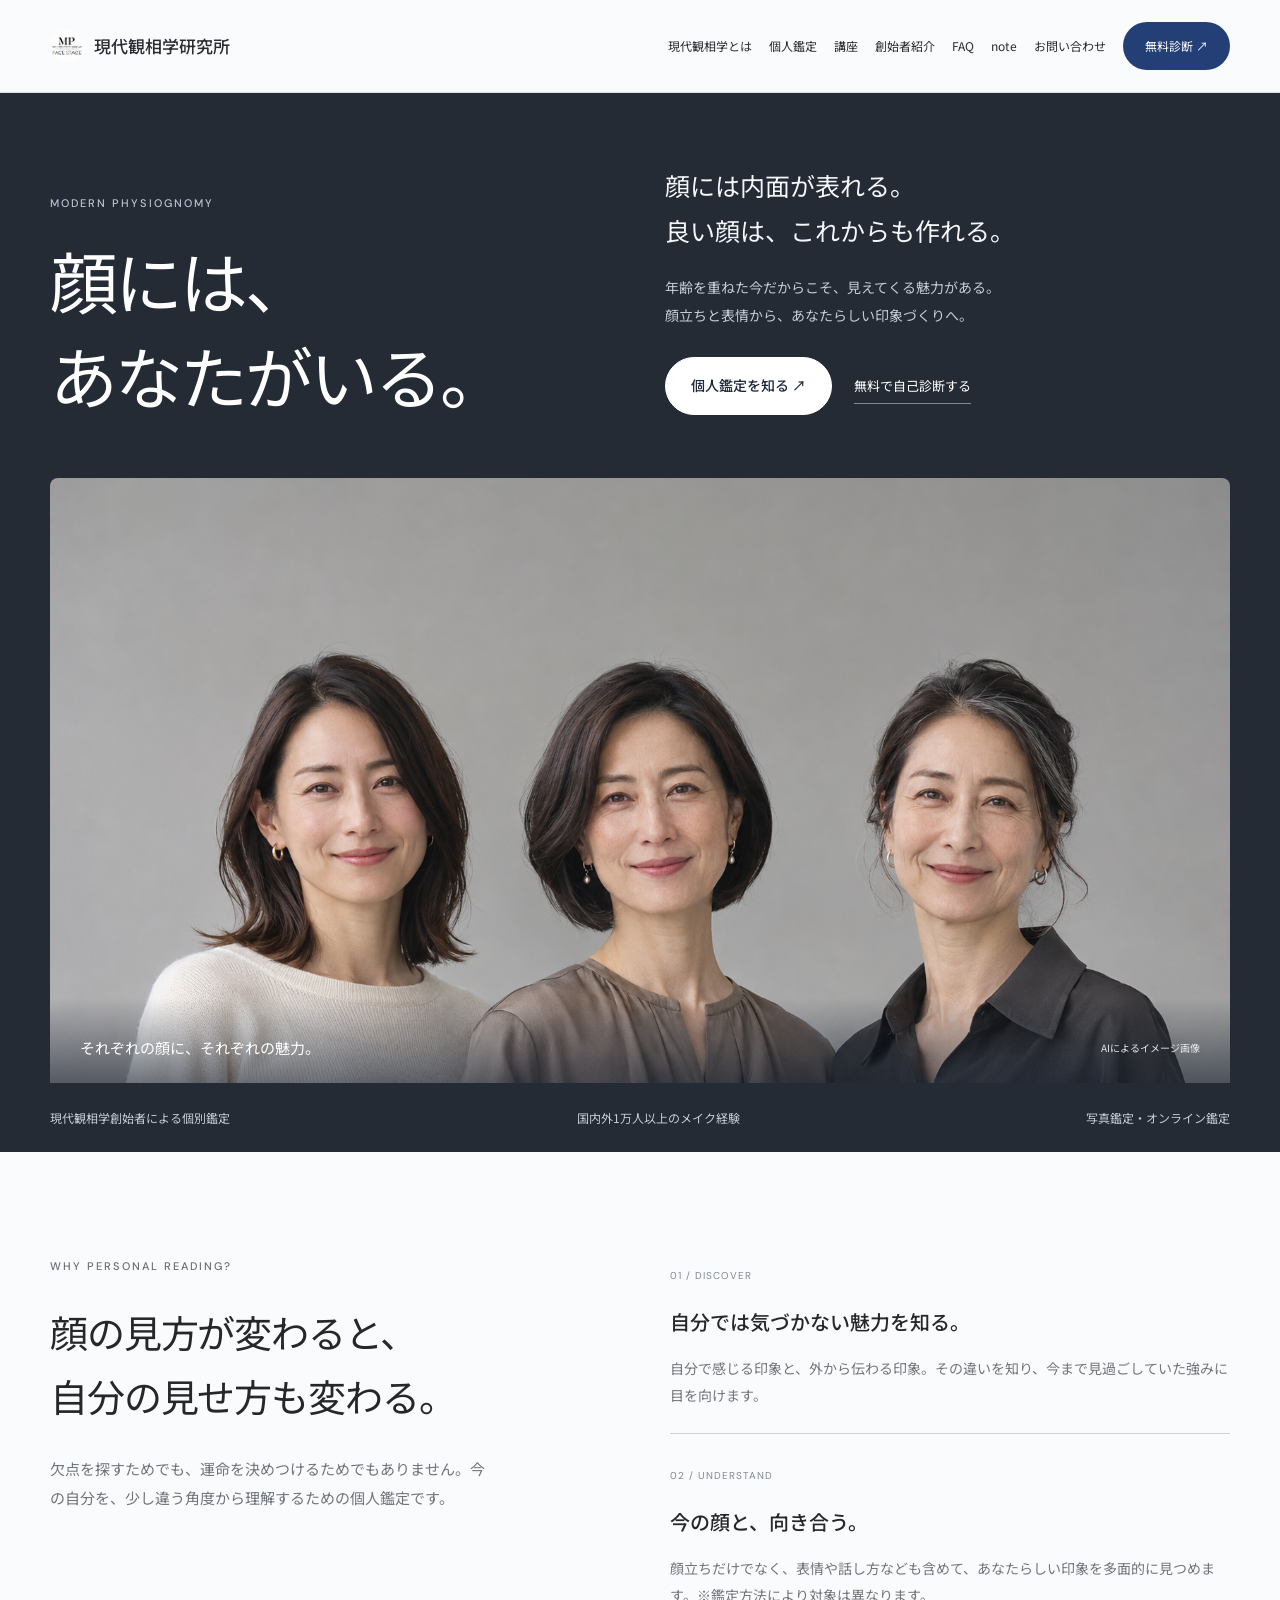
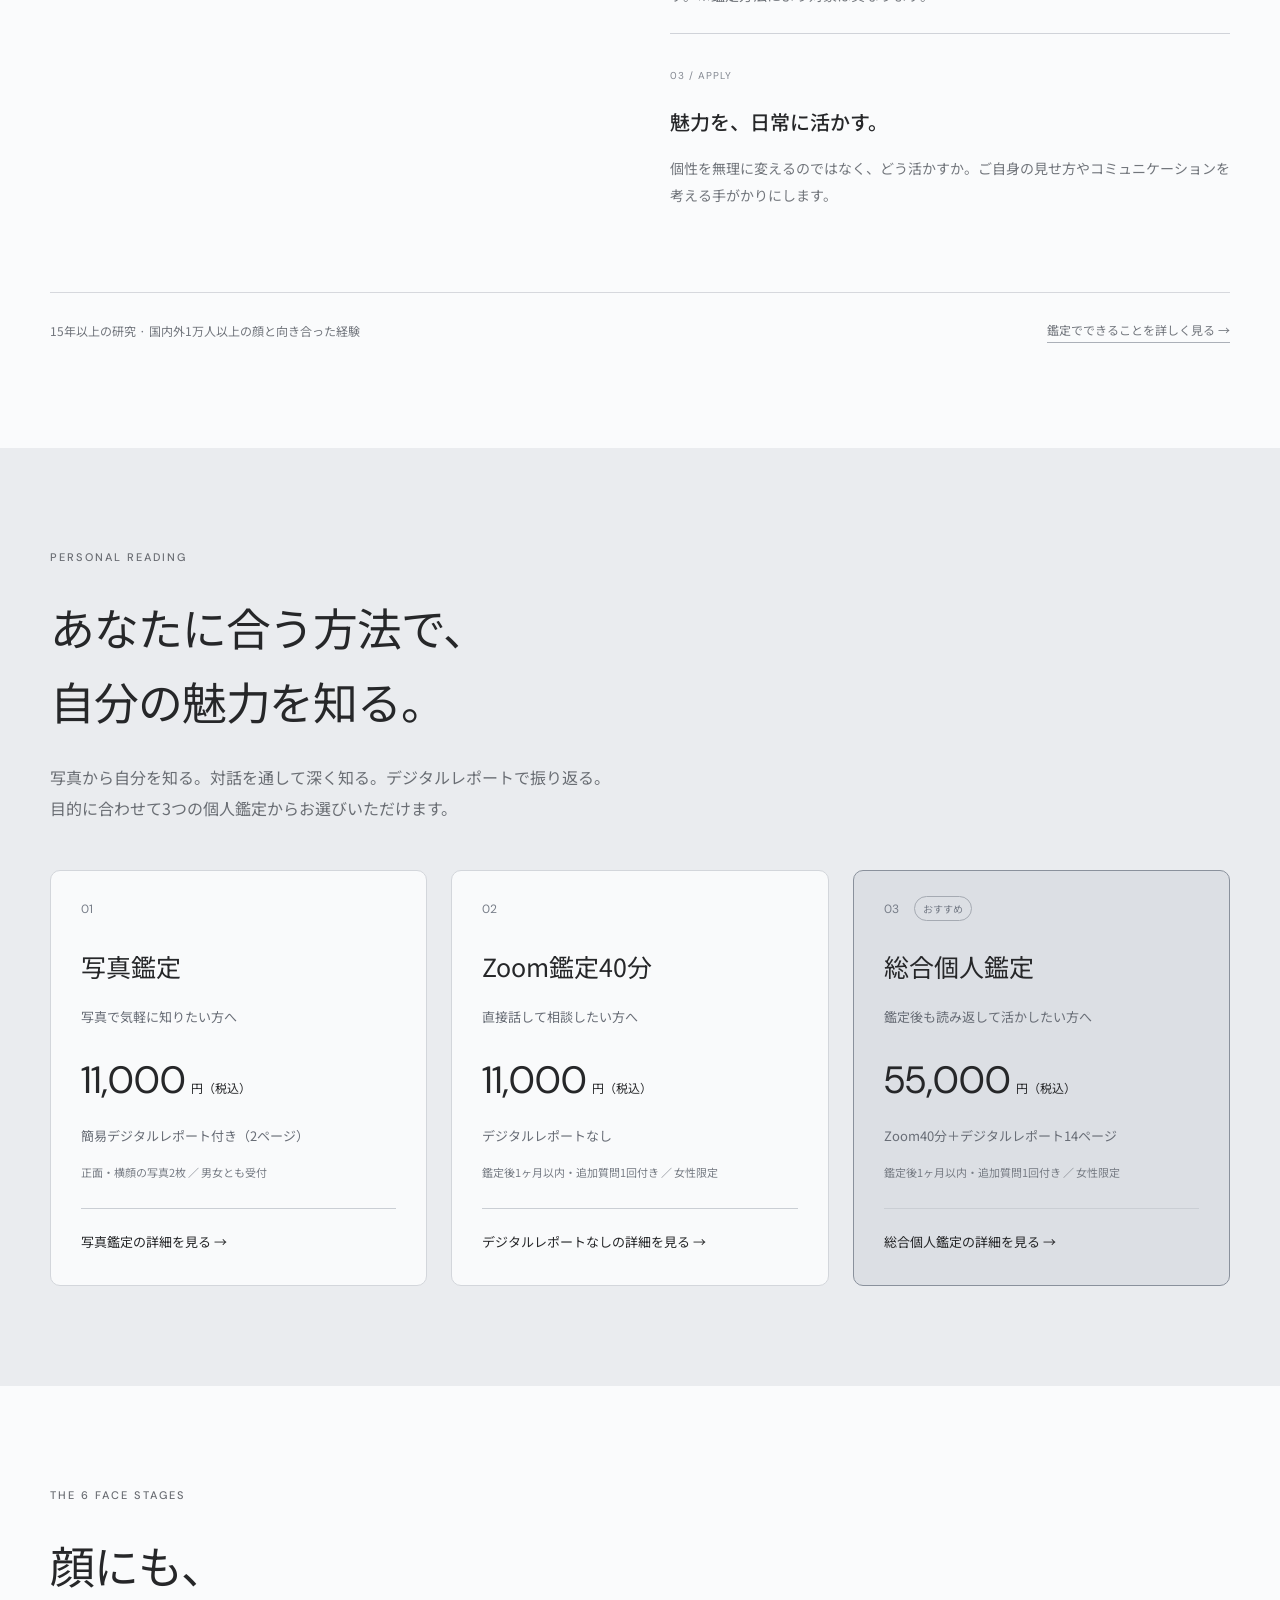
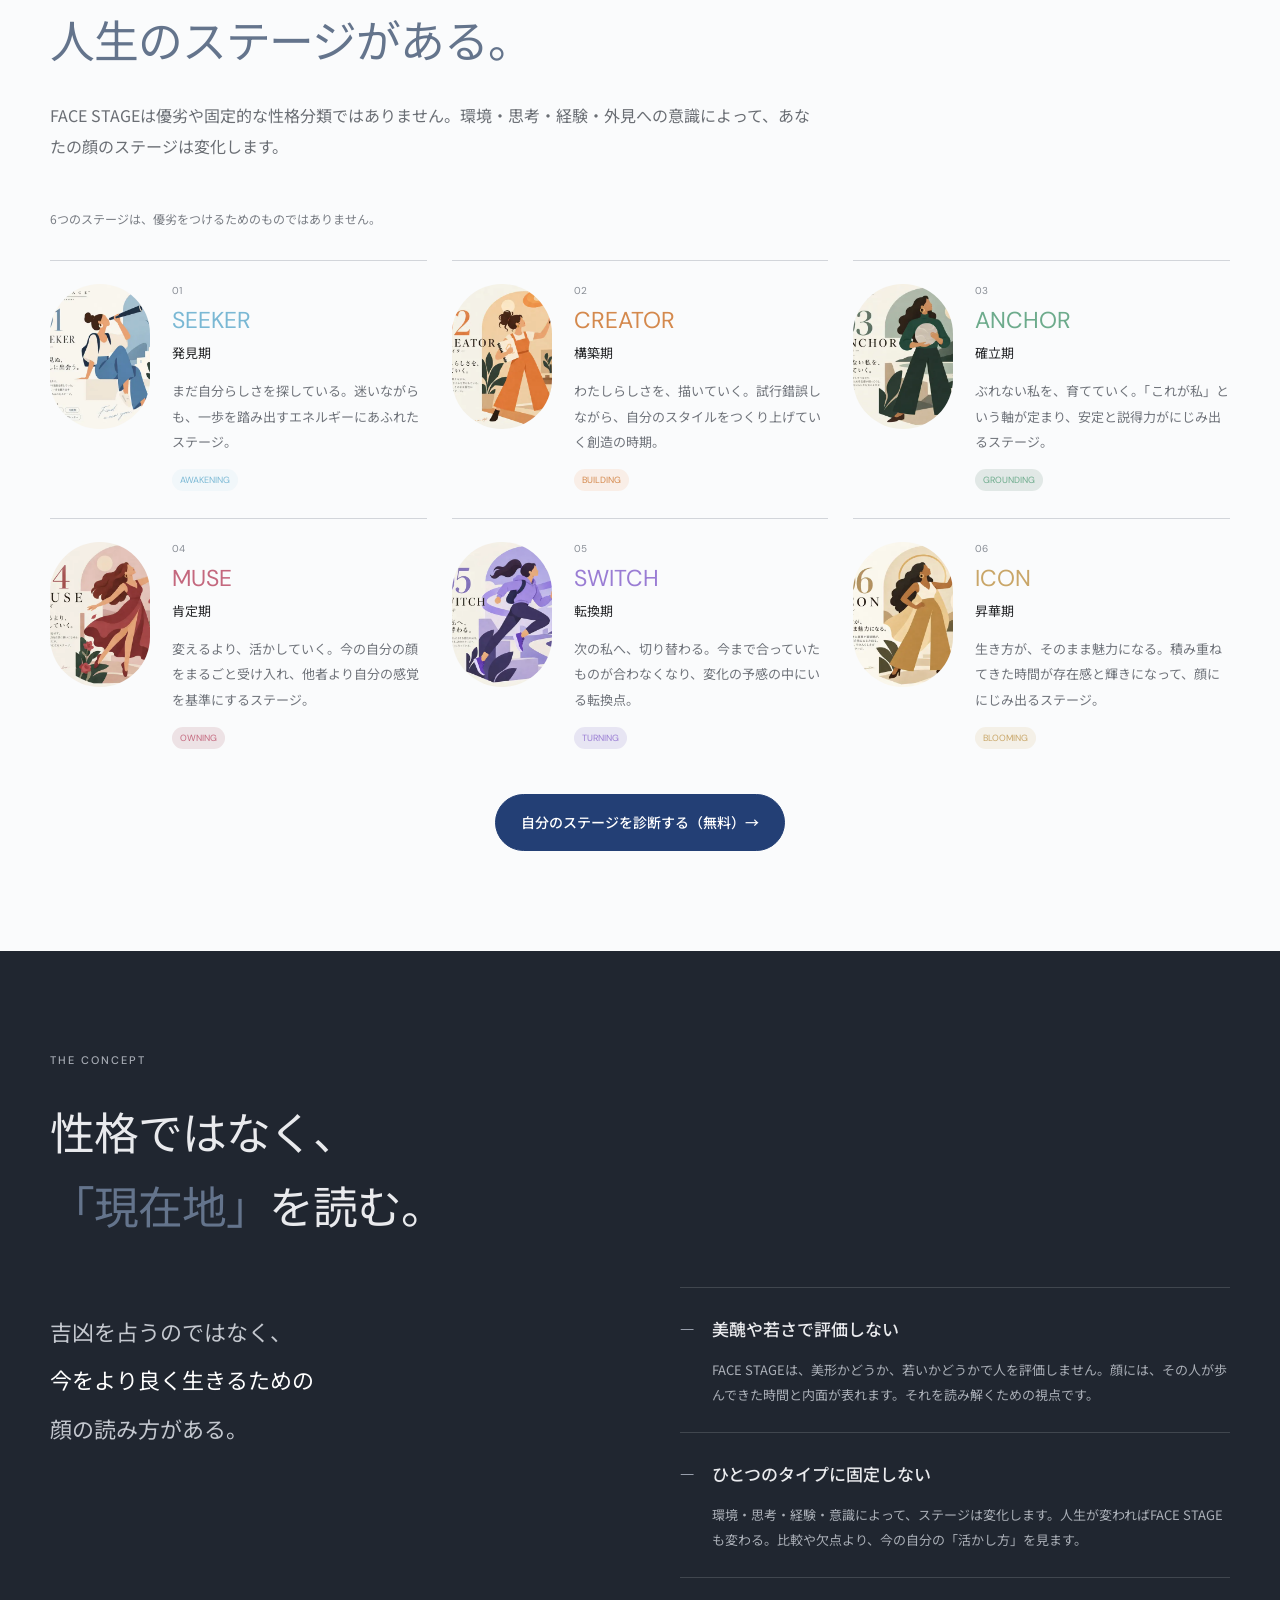
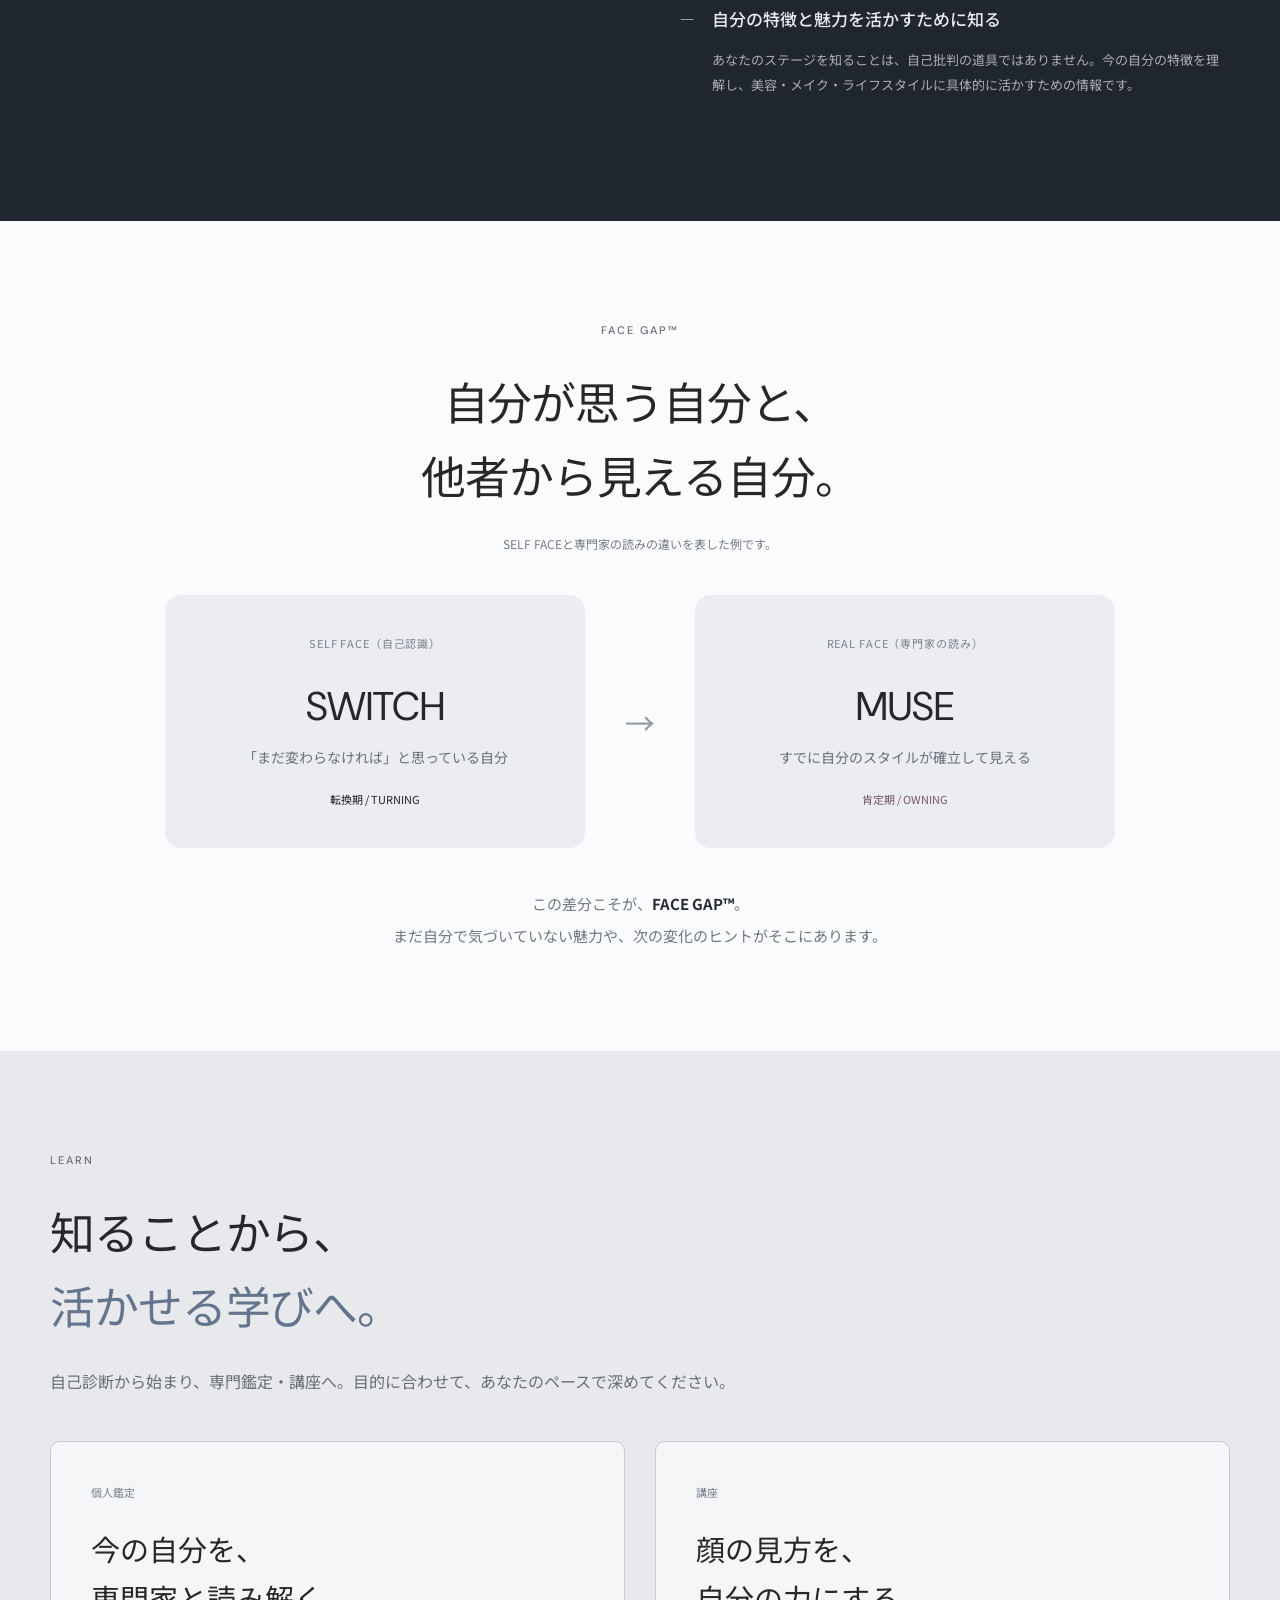
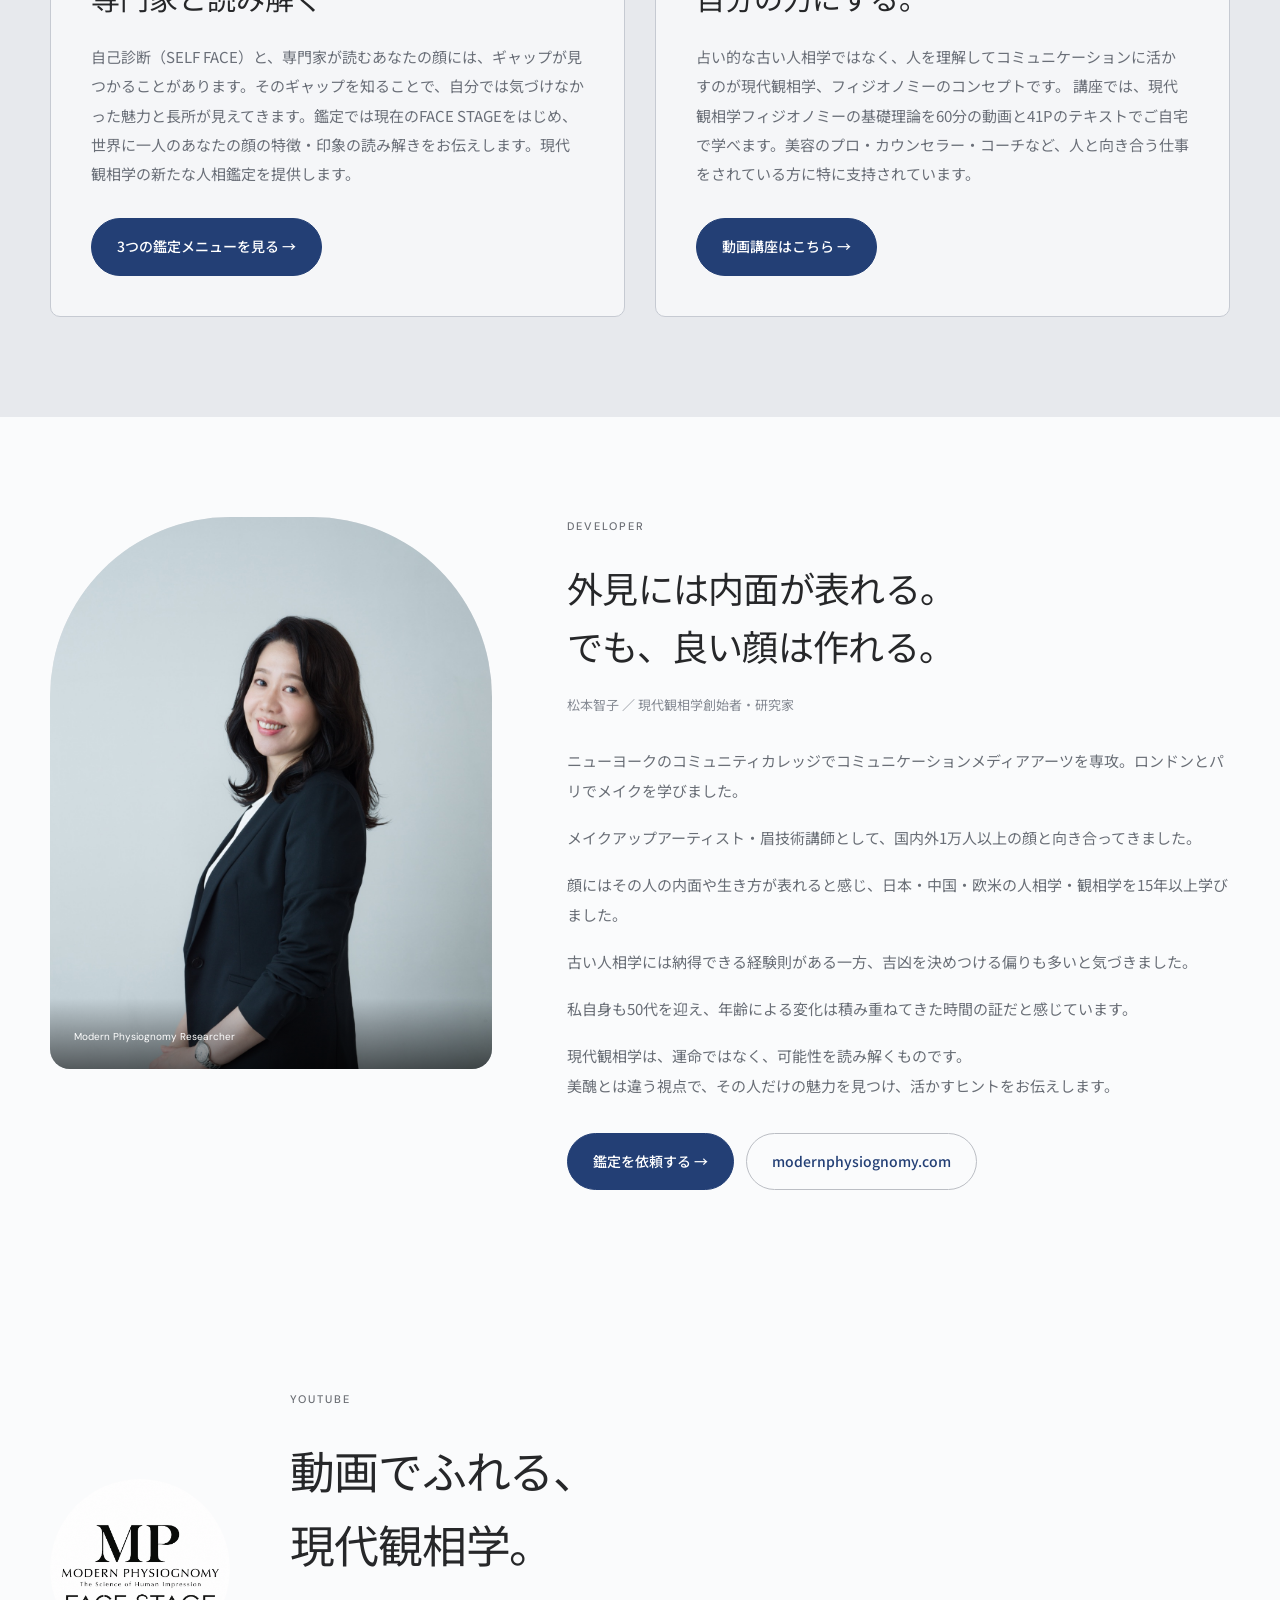
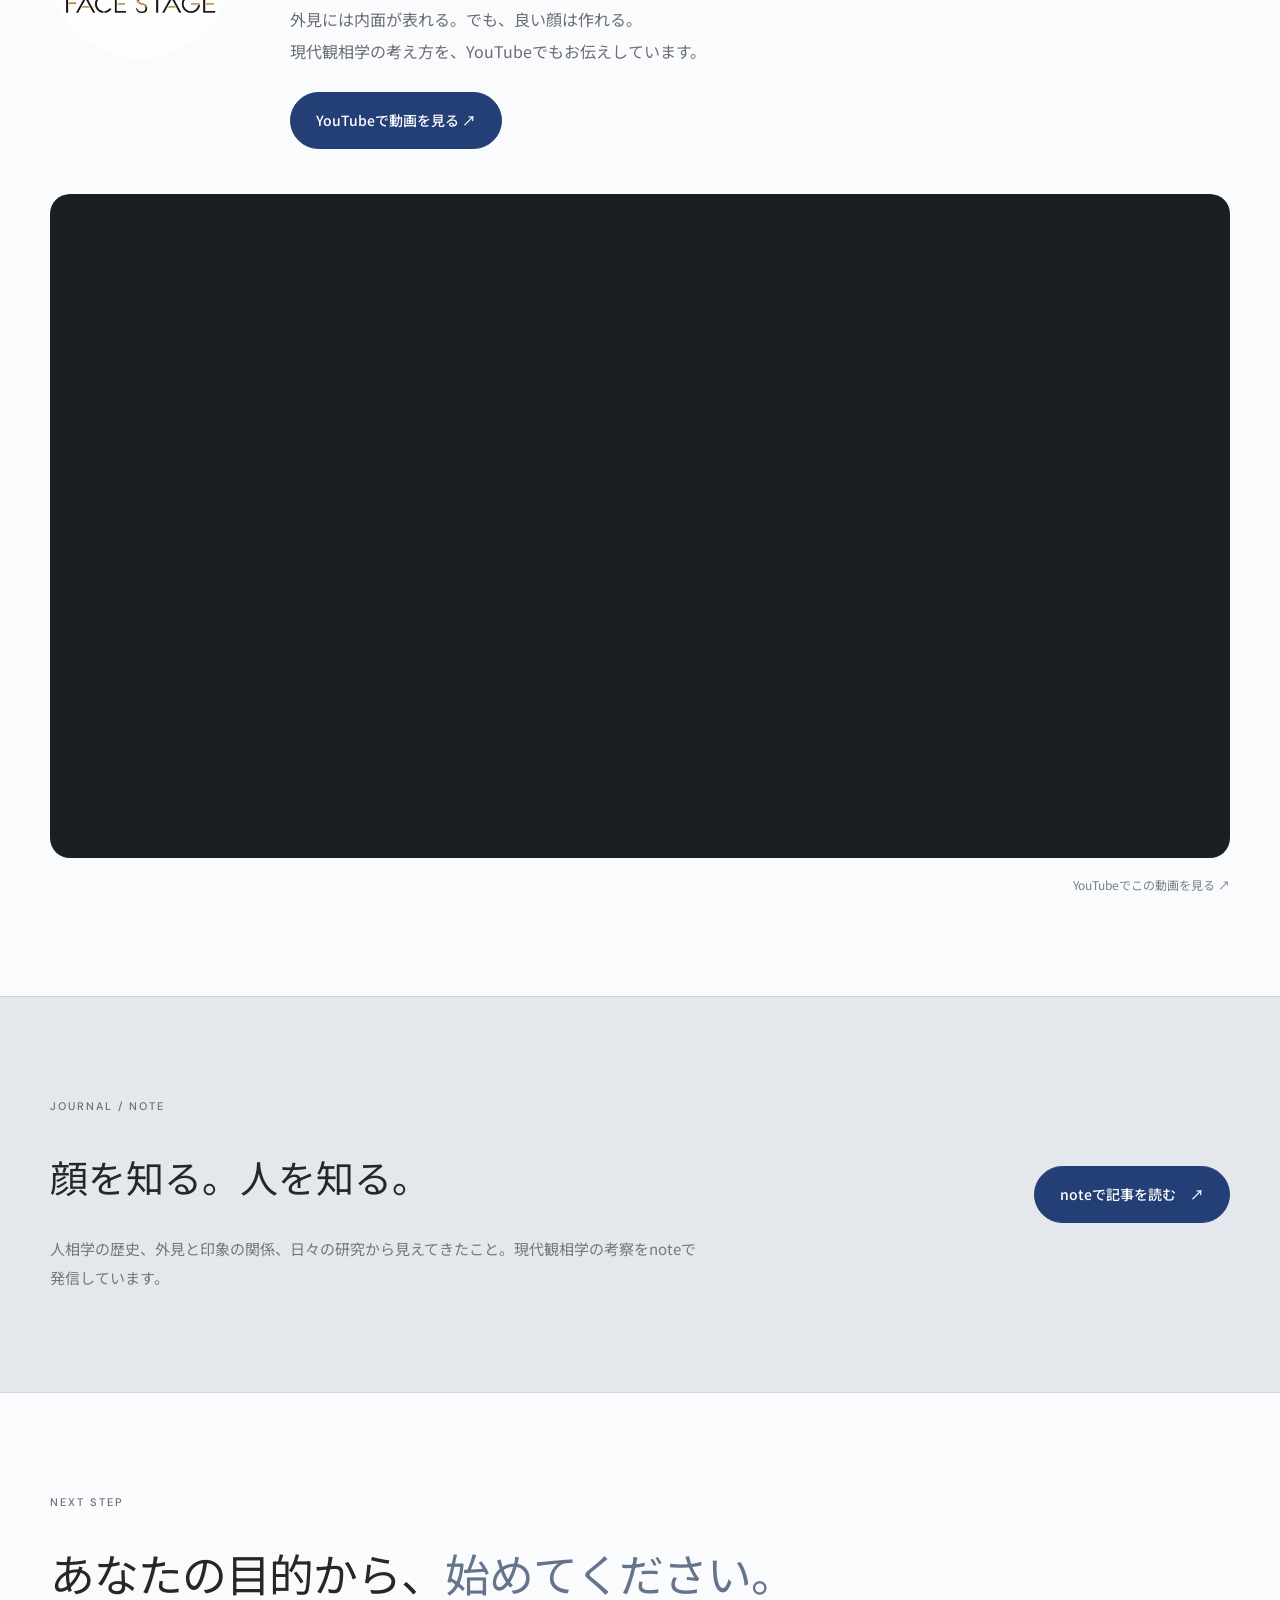
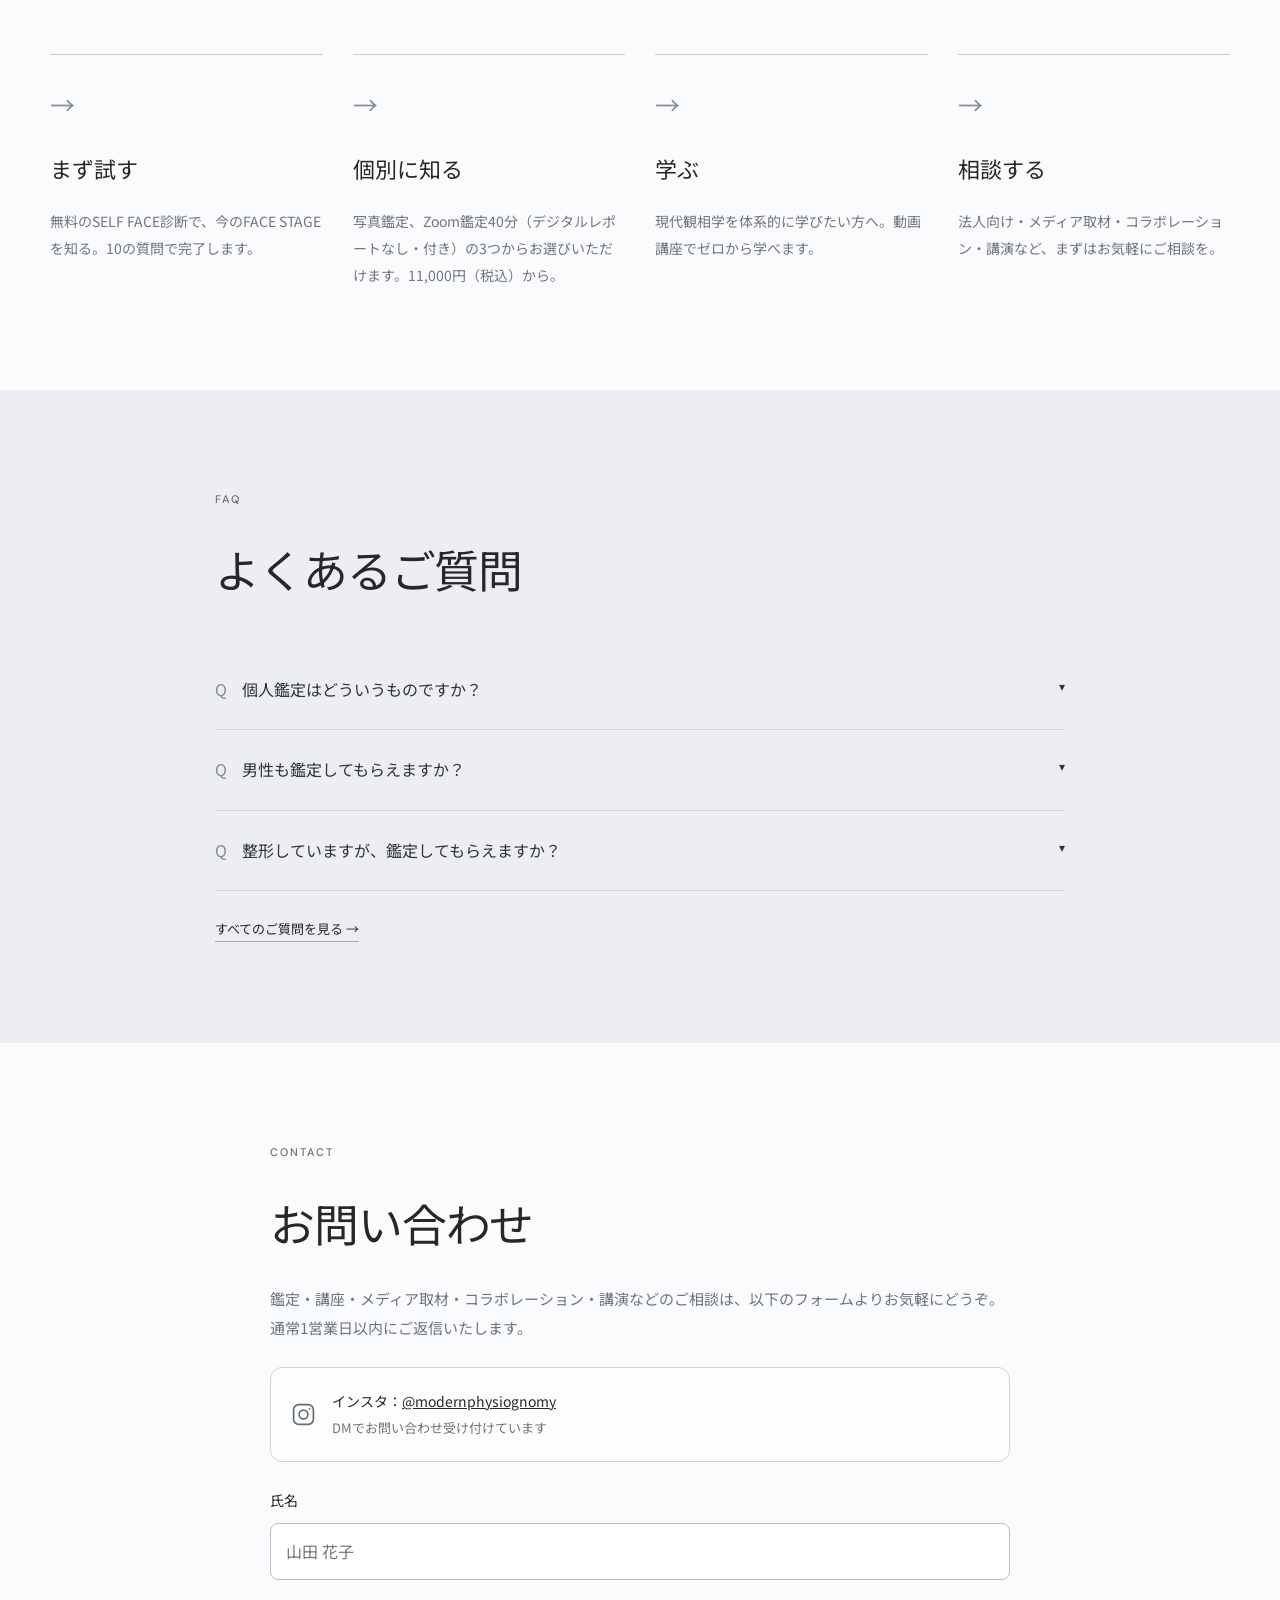
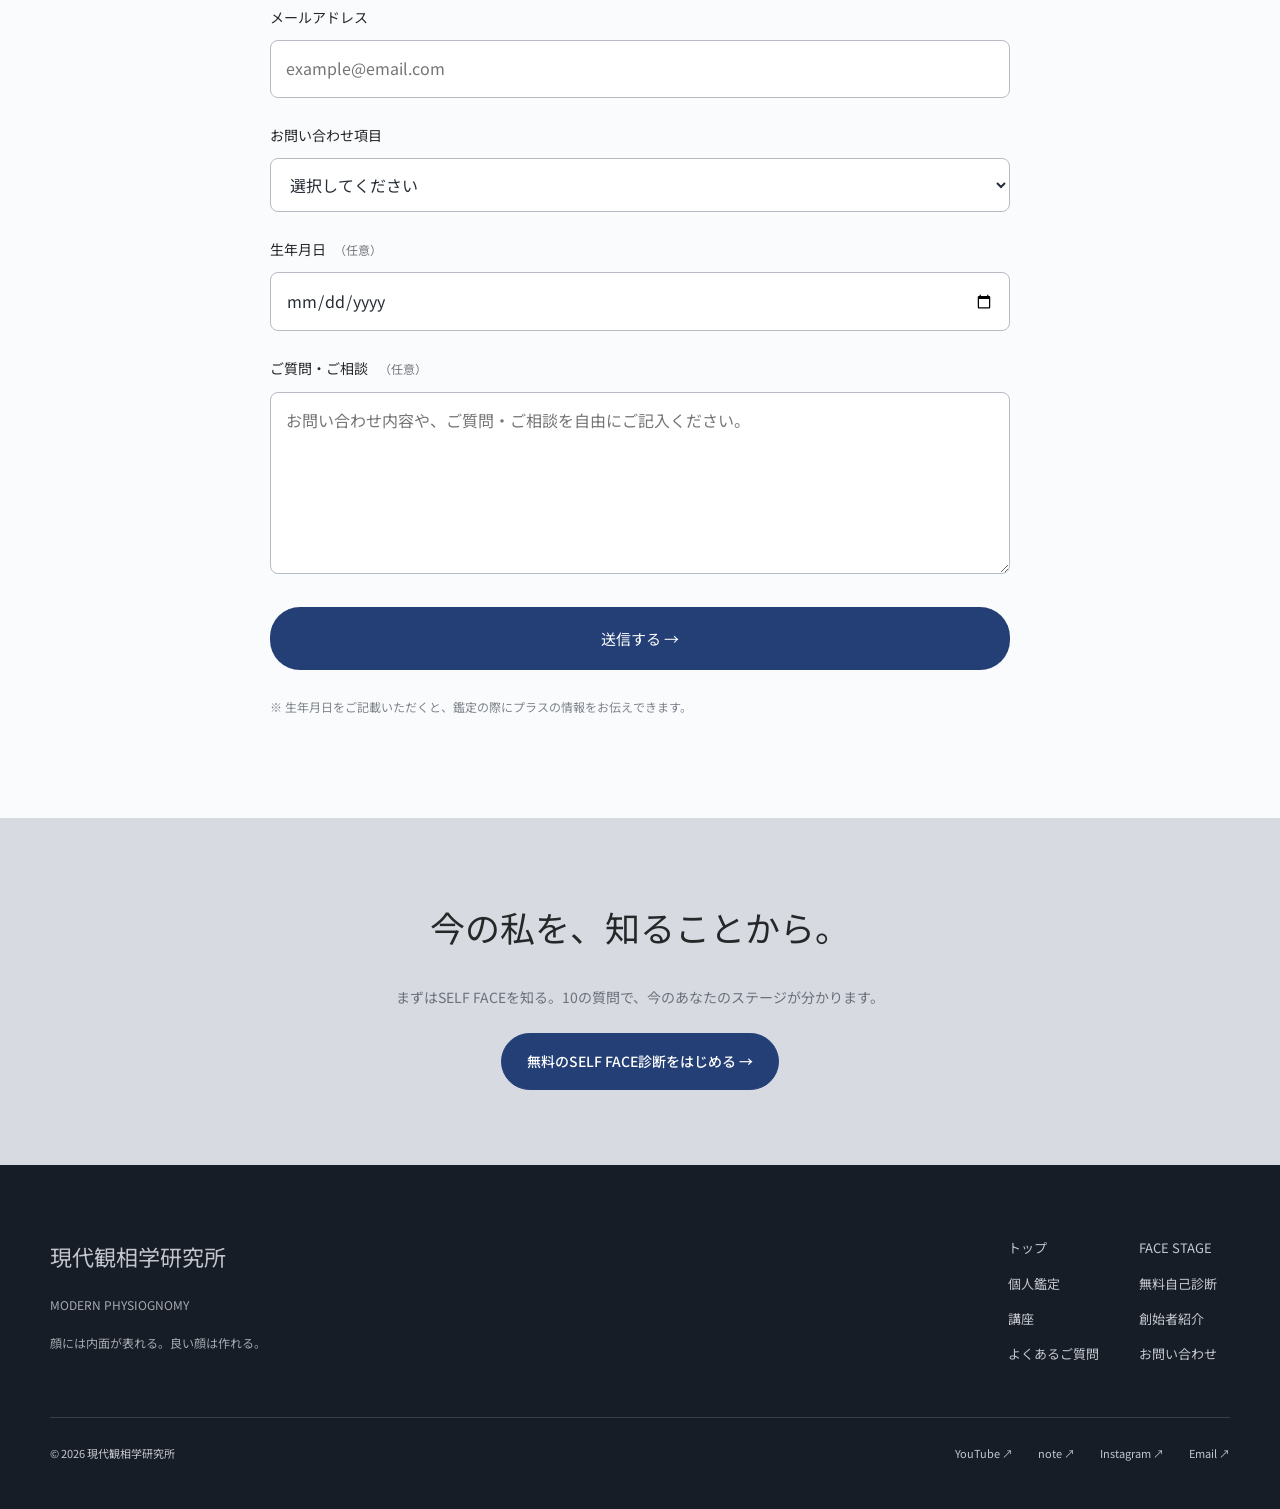
==== commit d6d816a8: "Publish redesigned pages, report samples and one-month follow-up support" ====
--- a/index.html
+++ b/index.html
@@ -9,495 +9,17 @@
 <link href="https://fonts.googleapis.com" rel="preconnect"/>
 <link crossorigin="" href="https://fonts.gstatic.com" rel="preconnect"/>
 <link href="https://fonts.googleapis.com/css2?family=DM+Sans:ital,wght@0,400;0,500;0,600;0,700;1,400&amp;family=EB+Garamond:ital,wght@0,500;1,500&amp;family=Noto+Sans+JP:wght@400;500;600&amp;family=Noto+Serif+JP:wght@500;600&amp;display=swap" rel="stylesheet"/>
-<style>
 
-*{box-sizing:border-box;margin:0;padding:0}
-:root{
-  --bg:#F6F2EA;--ink:#151311;--muted:#716B64;
-  --line:#D8D0C5;--paper:#FFFDFC;--dark:#161412;
-  --gold:#D2B06F;--gold-d:#a77839;
-  --seeker:#B9D9E8;--creator:#F0A06B;--anchor:#557B68;
-  --muse:#9E5060;--switch:#7C65B8;--icon:#D2B06F;
-}
-html{scroll-behavior:smooth}
-body{background:var(--bg);color:var(--ink);font-family:'Noto Sans JP',sans-serif;line-height:1.75}
-a{text-decoration:none;color:inherit}
-img{display:block;max-width:100%}
-.container{width:min(1120px,calc(100% - 40px));margin:auto}
-.eyebrow{font:600 11px/1 'DM Sans',sans-serif;letter-spacing:.28em;text-transform:uppercase;color:var(--muted)}
-
-/* NAV */
-.site-nav{position:fixed;z-index:10;top:0;left:0;right:0;color:#fff;background:rgba(22,20,18,.88);backdrop-filter:blur(8px);border-bottom:1px solid rgba(255,255,255,.08)}
-.nav-inner{height:68px;display:flex;align-items:center;justify-content:space-between;gap:20px}
-.site-brand{font:700 13px 'DM Sans';letter-spacing:.22em;color:#fff}
-.site-links{display:flex;align-items:center;gap:14px;font:500 11px 'DM Sans';letter-spacing:.07em;color:#c8c2bb}
-.site-links a:not(.nav-cta):hover{color:#fff}
-.nav-cta{background:var(--gold);color:#161412!important;padding:9px 15px;border-radius:999px;font-weight:600!important;letter-spacing:.06em!important}
-.nav-cta:hover{opacity:.88}
-@media(max-width:560px){.site-links a:not(.nav-cta){display:none}}
-
-/* FOOTER */
-.site-footer{background:#0F0D0B;color:#524740;padding:32px 0;font:400 11px 'DM Sans';letter-spacing:.08em}
-.foot-inner{display:flex;justify-content:space-between;align-items:center;flex-wrap:wrap;gap:12px}
-.foot-brand{font-weight:700;color:#9a9088;font-size:13px;letter-spacing:.18em}
-
-
-/* HERO */
-.hero{min-height:100vh;background:var(--dark);color:#fff;display:flex;align-items:center;position:relative;overflow:hidden;padding-bottom:60px}
-.hero::before{content:"FACE";position:absolute;right:-2vw;top:4vh;font:700 clamp(140px,26vw,420px)/.85 'DM Sans';letter-spacing:-.08em;color:rgba(255,255,255,.026);pointer-events:none}
-.hero-grid{display:grid;grid-template-columns:1.1fr .9fr;gap:60px;align-items:center;padding:130px 0 80px}
-.hero-kicker{color:var(--gold);margin-bottom:22px;letter-spacing:.25em}
-.hero h1{font:700 clamp(50px,7.5vw,96px)/.9 'DM Sans';letter-spacing:-.055em;margin-bottom:22px}
-.hero h1 em{font-family:'EB Garamond',serif;font-style:italic;font-weight:500}
-.hero-sub{color:#C8C2BB;font-size:15px;line-height:1.9;max-width:520px;margin-bottom:36px}
-.hero-sub strong{color:#fff;font-weight:500}
-.hero-ctas{display:flex;flex-wrap:wrap;gap:12px}
-.btn-gold{display:inline-flex;align-items:center;gap:8px;background:var(--gold);color:#161412;padding:14px 28px;font:700 12px 'DM Sans';letter-spacing:.08em;border-radius:4px;transition:opacity .2s}
-.btn-gold:hover{opacity:.85}
-.btn-ghost{display:inline-flex;align-items:center;gap:8px;border:1px solid #5a5047;color:#C8C2BB;padding:14px 28px;font:600 12px 'DM Sans';letter-spacing:.08em;border-radius:4px;transition:all .2s}
-.btn-ghost:hover{border-color:var(--gold);color:var(--gold)}
-.stage-mosaic{display:grid;grid-template-columns:repeat(3,1fr);gap:8px}
-.mosaic-card{border-radius:14px;overflow:hidden;aspect-ratio:1;position:relative;transition:transform .3s}
-.mosaic-card:hover{transform:scale(1.04)}
-.mosaic-card img{width:100%;height:100%;object-fit:cover}
-.mosaic-label{position:absolute;bottom:0;left:0;right:0;background:linear-gradient(transparent,rgba(15,13,11,.8));padding:18px 8px 8px;font:700 9px 'DM Sans';letter-spacing:.18em;color:rgba(255,255,255,.9)}
-
-/* WHAT */
-.section{padding:110px 0}
-.section-header{max-width:760px;margin-bottom:56px}
-.section-title{font:700 clamp(32px,5vw,60px)/1.08 'DM Sans';letter-spacing:-.045em;margin-top:14px}
-.section-title em{font-family:'EB Garamond',serif;font-weight:500;font-style:italic}
-.lead{margin-top:18px;color:var(--muted);font-size:15px;line-height:1.9;max-width:680px}
-
-/* 6 STAGES */
-.stages{background:#ECE6DD}
-.stages-grid{display:grid;grid-template-columns:repeat(3,1fr);gap:18px}
-.stage-card{border-radius:22px;overflow:hidden;background:var(--paper);border:1px solid var(--line);transition:transform .3s,box-shadow .3s}
-.stage-card:hover{transform:translateY(-5px);box-shadow:0 18px 44px rgba(0,0,0,.1)}
-.stage-card .img-wrap{aspect-ratio:1;overflow:hidden}
-.stage-card .img-wrap img{width:100%;height:100%;object-fit:cover}
-.stage-card .card-body{padding:16px 18px 20px}
-.s-num{font:700 9px 'DM Sans';letter-spacing:.2em;color:var(--muted);margin-bottom:5px}
-.s-name{font:700 19px/1 'DM Sans';letter-spacing:-.03em;margin-bottom:3px}
-.s-jp{font:600 11px 'Noto Serif JP';color:var(--muted);margin-bottom:8px}
-.s-desc{font-size:12px;color:#4a4540;line-height:1.8}
-.s-tag{display:inline-block;margin-top:8px;border-radius:999px;padding:3px 9px;font:600 9px 'DM Sans';letter-spacing:.16em}
-
-/* PHILOSOPHY */
-.philosophy-sect{background:var(--dark);color:#fff}
-.philosophy-sect .eyebrow{color:#7a7069}
-.philosophy-sect .section-title{color:#fff}
-.phil-grid{display:grid;grid-template-columns:.9fr 1.1fr;gap:70px;align-items:start;margin-top:56px}
-.big-stmt{font:500 clamp(26px,3.5vw,44px)/1.45 'Noto Serif JP';border-left:2px solid var(--gold);padding-left:26px;color:#fff}
-.big-stmt em{color:var(--gold);font-style:normal}
-.principles{border-top:1px solid #38332F}
-.principle{padding:22px 0;border-bottom:1px solid #38332F;display:grid;grid-template-columns:46px 1fr;gap:14px}
-.principle .num{font:700 10px 'DM Sans';letter-spacing:.12em;color:#524740;padding-top:4px}
-.principle h4{font:600 15px 'Noto Sans JP';margin-bottom:4px;color:#e8e2db}
-.principle p{font-size:13px;color:#948d86;line-height:1.8}
-
-/* GAP */
-.gap-sect{background:var(--bg)}
-.gap-board{display:grid;grid-template-columns:1fr 80px 1fr;align-items:center;gap:12px;margin-top:52px;background:var(--dark);border-radius:28px;padding:36px}
-.gap-card{background:#24211E;border:1px solid #38332F;border-radius:20px;padding:26px}
-.gap-lbl{font:600 9px 'DM Sans';letter-spacing:.22em;color:#6a6359;margin-bottom:10px}
-.gap-type{font:700 36px 'DM Sans';letter-spacing:-.04em;color:#fff;margin-bottom:4px}
-.gap-jp{font-size:12px;color:#b5ada7}
-.gap-chip{margin-top:12px;display:inline-block;border:1px solid #4a4540;border-radius:999px;padding:5px 10px;font:600 9px 'DM Sans';letter-spacing:.14em;color:var(--gold)}
-.gap-arrow{text-align:center;color:var(--gold);font-size:28px}
-.gap-explain{color:#948d86;font-size:14px;line-height:1.9;text-align:center;max-width:560px;margin:28px auto 0}
-
-/* CTA BAND */
-.cta-band{background:var(--gold);padding:80px 0;text-align:center}
-.cta-band h2{font:700 clamp(30px,5vw,58px)/1.1 'DM Sans';letter-spacing:-.04em;color:#161412;margin-bottom:14px}
-.cta-band p{color:#4a3c24;font-size:15px;margin-bottom:32px}
-.btn-dark{display:inline-flex;align-items:center;gap:10px;background:#161412;color:#fff;padding:16px 36px;font:700 12px 'DM Sans';letter-spacing:.1em;border-radius:4px;transition:opacity .2s}
-.btn-dark:hover{opacity:.8}
-
-/* LEARN */
-.learn-sect{background:var(--bg)}
-.learn-inner{display:grid;grid-template-columns:1.1fr .9fr;gap:72px;align-items:center;margin-top:56px}
-.course-tags{display:flex;gap:8px;flex-wrap:wrap;margin-bottom:20px}
-.course-tag{background:var(--dark);color:var(--gold);font:700 9px 'DM Sans';letter-spacing:.22em;padding:5px 12px;border-radius:999px;text-transform:uppercase}
-.course-title{font:700 clamp(22px,3.5vw,34px)/1.2 'DM Sans';letter-spacing:-.03em;margin-bottom:16px}
-.course-desc{font-size:14px;color:var(--muted);line-height:1.95;margin-bottom:24px;max-width:480px}
-.course-meta{list-style:none;margin-bottom:32px;display:flex;flex-direction:column;gap:8px}
-.course-meta li{font-size:13px;color:var(--muted);display:flex;align-items:center;gap:10px}
-.course-meta li::before{content:"";width:18px;height:1px;background:var(--gold);flex-shrink:0}
-.course-visual{background:var(--dark);border-radius:24px;aspect-ratio:4/3;display:flex;flex-direction:column;align-items:center;justify-content:center;gap:12px;position:relative;overflow:hidden}
-.course-visual::before{content:"▶";font-size:48px;color:var(--gold);opacity:.9}
-.course-visual-label{font:700 10px 'DM Sans';letter-spacing:.3em;color:#6a6359;text-transform:uppercase}
-.course-visual-bg{position:absolute;inset:0;background:radial-gradient(ellipse at 60% 40%,rgba(210,176,111,.08) 0%,transparent 65%)}
-
-/* ABOUT */
-.about-sect{background:var(--paper);border-top:1px solid var(--line)}
-.about-grid{display:grid;grid-template-columns:.85fr 1.15fr;gap:80px;align-items:center;margin-top:56px}
-.about-portrait{position:relative}
-.portrait-frame{background:var(--dark);border-radius:22px;aspect-ratio:3/4;max-width:340px;display:flex;flex-direction:column;align-items:center;justify-content:flex-end;padding:28px;overflow:hidden}
-.portrait-bg{position:absolute;inset:0;background:linear-gradient(160deg,#2A2520 0%,#0F0D0B 100%)}
-.portrait-initial{position:absolute;top:50%;left:50%;transform:translate(-50%,-60%);font:700 clamp(100px,16vw,160px)/.85 'DM Sans';letter-spacing:-.08em;color:rgba(255,255,255,.04);pointer-events:none;user-select:none}
-.portrait-tag{position:relative;z-index:1;background:rgba(210,176,111,.12);border:1px solid rgba(210,176,111,.25);border-radius:999px;padding:6px 14px;font:600 9px 'DM Sans';letter-spacing:.2em;color:var(--gold);text-transform:uppercase}
-.about-text .eyebrow{margin-bottom:14px}
-.about-name{font:700 clamp(32px,5vw,52px)/1 'DM Sans';letter-spacing:-.045em;margin-bottom:6px}
-.about-name em{font-family:'EB Garamond',serif;font-style:italic;font-weight:500}
-.about-title{font:500 13px 'Noto Sans JP';color:var(--muted);margin-bottom:28px;letter-spacing:.06em}
-.about-body{font-size:14px;line-height:2;color:#4a4540;margin-bottom:24px;max-width:520px}
-.about-creds{display:flex;flex-direction:column;gap:10px;margin-bottom:32px}
-.cred-row{display:flex;align-items:center;gap:12px;font-size:13px;color:var(--muted)}
-.cred-row::before{content:"";width:20px;height:1px;background:var(--gold);flex-shrink:0}
-.about-profile-head{font:700 10px 'DM Sans';letter-spacing:.28em;text-transform:uppercase;color:var(--gold);margin:32px 0 14px;border-top:1px solid var(--line);padding-top:26px}
-.about-profile-text{font-size:13px;line-height:2.1;color:var(--muted);max-width:520px}
-
-/* PAGE LINKS */
-.links-sect{background:#ECE6DD;border-top:1px solid #D8D0C5}
-.pages-grid{display:grid;grid-template-columns:repeat(3,1fr);gap:16px;margin-top:48px}
-.page-card{display:flex;flex-direction:column;background:var(--paper);border:1px solid var(--line);border-radius:18px;padding:28px 24px 24px;transition:transform .25s,box-shadow .25s;color:inherit}
-.page-card:hover{transform:translateY(-4px);box-shadow:0 14px 36px rgba(0,0,0,.09)}
-.page-num{font:700 10px 'DM Sans';letter-spacing:.22em;color:var(--gold);margin-bottom:12px;display:block}
-.page-card h3{font:700 18px/1.2 'DM Sans';letter-spacing:-.02em;margin-bottom:8px}
-.page-card p{font-size:13px;color:var(--muted);line-height:1.75;flex:1;margin-bottom:20px}
-.page-arrow{font:700 13px 'DM Sans';color:var(--gold);letter-spacing:.06em;align-self:flex-end}
-.page-card-dark{background:var(--dark);border-color:transparent;color:#fff}
-.page-card-dark h3{color:#fff}
-.page-card-dark p{color:#948d86}
-.page-card-dark .page-arrow{color:var(--gold)}
-
-/* HERO — Japanese primary */
-.hero-eng{font:400 13px/1 'EB Garamond',serif;font-style:italic;color:rgba(200,194,187,.38);letter-spacing:.14em;margin-bottom:16px;display:block}
-.hero h1{font-family:'DM Sans','Noto Serif JP',serif;font-weight:700;font-size:clamp(38px,6vw,80px);line-height:1.08;letter-spacing:-.03em;margin-bottom:14px}
-
-/* LEARN — 2 paths */
-.learn-paths{display:grid;grid-template-columns:1fr 1fr;gap:20px;margin-top:48px}
-.path-card{background:var(--paper);border:1px solid var(--line);border-radius:20px;padding:36px 32px;display:flex;flex-direction:column;gap:14px}
-.path-tag{font:700 9px 'DM Sans';letter-spacing:.26em;text-transform:uppercase;color:var(--gold);border:1px solid rgba(210,176,111,.3);border-radius:999px;padding:5px 12px;align-self:flex-start}
-.path-title{font:700 22px/1.2 'DM Sans';letter-spacing:-.02em}
-.path-desc{font-size:13.5px;color:var(--muted);line-height:1.95;flex:1}
-
-/* COLUMN */
-.column-sect{background:var(--bg)}
-.col-grid{display:grid;grid-template-columns:repeat(3,1fr);gap:20px;margin-top:48px}
-.col-card{display:flex;flex-direction:column;background:var(--paper);border:1px solid var(--line);border-radius:18px;padding:28px 24px 22px;transition:transform .25s,box-shadow .25s;color:inherit}
-.col-card:hover{transform:translateY(-4px);box-shadow:0 12px 32px rgba(0,0,0,.08)}
-.col-num{font:700 10px 'DM Sans';letter-spacing:.22em;color:var(--gold);margin-bottom:14px;display:block}
-.col-title{font:600 15px/1.5 'Noto Serif JP';margin-bottom:10px;color:var(--ink)}
-.col-excerpt{font-size:12.5px;color:var(--muted);line-height:1.85;flex:1;margin-bottom:18px}
-.col-arrow{font:700 11px 'DM Sans';color:var(--gold);letter-spacing:.08em;align-self:flex-end;margin-top:auto}
-
-/* EXIT PATHS */
-.exit-grid{display:grid;grid-template-columns:repeat(4,1fr);gap:14px;margin-top:40px}
-.exit-card{display:flex;flex-direction:column;align-items:flex-start;background:var(--paper);border:1px solid var(--line);border-radius:16px;padding:24px 22px;transition:transform .2s,box-shadow .2s;color:inherit}
-.exit-card:hover{transform:translateY(-3px);box-shadow:0 10px 28px rgba(0,0,0,.07)}
-.exit-mark{font:700 22px/1 'DM Sans';color:var(--gold);margin-bottom:12px;display:block}
-.exit-card h3{font:700 16px/1.2 'DM Sans';letter-spacing:-.01em;margin-bottom:4px}
-.exit-card p{font-size:12px;color:var(--muted);line-height:1.7}
-.exit-card.exit-dark{background:var(--dark);border-color:transparent;color:#fff}
-.exit-card.exit-dark h3{color:#fff}
-.exit-card.exit-dark p{color:#6a6359}
-.exit-card.exit-dark .exit-mark{color:var(--gold)}
-
-/* FAQ */
-.faq-sect{background:var(--paper)}
-.faq-list{max-width:720px;margin:0 auto}
-.faq-preview{display:grid;gap:0}
-.faq-item{border-bottom:1px solid var(--line);padding:22px 0}
-.faq-item:first-child{border-top:1px solid var(--line)}
-.faq-q{display:flex;align-items:flex-start;gap:14px;font:600 14px/1.6 'Noto Sans JP';color:var(--ink);cursor:pointer;width:100%;background:none;border:none;text-align:left;padding:0}
-.faq-q-mark{font-family:'EB Garamond',serif;font-style:italic;font-size:20px;color:var(--gold);flex-shrink:0;line-height:1.4}
-.faq-q-text{flex:1}
-.faq-chevron{margin-left:auto;color:var(--muted);font-size:16px;line-height:1;transition:transform .25s;padding-left:8px;flex-shrink:0}
-.faq-item.open .faq-chevron{transform:rotate(180deg)}
-.faq-a{display:none;padding:12px 0 4px 34px;font:400 13px/1.95 'Noto Sans JP';color:var(--muted)}
-.faq-item.open .faq-a{display:block}
-.faq-more-link{display:inline-flex;align-items:center;gap:8px;margin-top:32px;font:700 11px 'DM Sans';letter-spacing:.1em;color:var(--ink);border-bottom:1px solid var(--ink);padding-bottom:2px;text-decoration:none;transition:.2s}
-.faq-more-link:hover{color:var(--gold-d);border-color:var(--gold-d)}
-
-/* CONTACT */
-.contact-sect{background:var(--dark);color:#fff}
-.contact-sect .eyebrow{color:#7a7069}
-.contact-sect .section-title{color:#fff}
-.contact-body{font-size:14px;color:#948d86;line-height:1.95;max-width:560px;margin:18px 0 36px}
-.contact-note{font-size:12px;color:#524740;margin-top:20px;line-height:1.8}
-
-/* CONTACT FORM */
-.contact-form-wrap{max-width:560px}
-.form-group{margin-bottom:20px}
-.form-label{display:block;font:600 10px 'DM Sans';letter-spacing:.12em;text-transform:uppercase;color:#7a7069;margin-bottom:8px}
-.form-label .optional{font-weight:400;opacity:.7;margin-left:6px;letter-spacing:0;text-transform:none;font-size:10px}
-.form-input,.form-select{width:100%;padding:13px 16px;background:rgba(255,255,255,.07);border:1.5px solid rgba(255,255,255,.13);border-radius:3px;color:#f0ece5;font:400 15px 'Noto Sans JP';outline:none;transition:border-color .2s;-webkit-appearance:none}
-.form-input:focus,.form-select:focus{border-color:var(--gold)}
-.form-select{background-image:url("data:image/svg+xml,%3Csvg xmlns='http://www.w3.org/2000/svg' width='12' height='8' viewBox='0 0 12 8'%3E%3Cpath d='M1 1l5 5 5-5' stroke='%23948d86' stroke-width='1.5' fill='none' stroke-linecap='round'/%3E%3C/svg%3E");background-repeat:no-repeat;background-position:right 14px center;background-color:rgba(255,255,255,.07);cursor:pointer;padding-right:40px}
-.form-select option{background:#1a1612;color:#f0ece5}
-.form-submit{margin-top:8px;padding:15px 32px;background:var(--gold);border:none;border-radius:3px;color:#161412;font:700 12px 'DM Sans';letter-spacing:.1em;text-transform:uppercase;cursor:pointer;transition:opacity .2s}
-.form-submit:hover{opacity:.85}
-.form-success{display:none;margin-top:20px;padding:16px;background:rgba(210,176,111,.15);border:1px solid rgba(210,176,111,.3);border-radius:3px;color:#c9a86c;font-size:14px}
-
-@media(max-width:820px){
-  .hero-grid{grid-template-columns:1fr;gap:40px;padding:90px 0 60px}
-  .stage-mosaic{display:none}
-  .stages-grid{grid-template-columns:repeat(2,1fr)}
-  .phil-grid{grid-template-columns:1fr;gap:40px}
-  .gap-board{grid-template-columns:1fr;gap:16px}
-  .gap-arrow{transform:rotate(90deg)}
-  .learn-inner{grid-template-columns:1fr;gap:40px}
-  .learn-paths{grid-template-columns:1fr}
-  .about-grid{grid-template-columns:1fr;gap:40px}
-  .portrait-frame{max-width:360px;aspect-ratio:3/4;margin:0 auto}
-  .portrait-initial{font-size:clamp(80px,18vw,130px)}
-  .pages-grid{grid-template-columns:1fr}
-  .col-grid{grid-template-columns:1fr}
-  .exit-grid{grid-template-columns:repeat(2,1fr)}
-}
-@media(max-width:480px){
-  .stages-grid{grid-template-columns:1fr}
-  .hero-ctas{flex-direction:column;align-items:flex-start}
-  .pages-grid{grid-template-columns:1fr}
-  .exit-grid{grid-template-columns:1fr}
-}
-
-/* KEY VISUAL BANNER */
-.kv-section{padding-top:68px;background:#0F0D0B;line-height:0}
-.kv-img{width:100%;height:auto;display:block}
-
-/* HERO (dark section) */
-.hero{background:var(--dark);color:#fff;display:flex;align-items:center;position:relative;overflow:hidden}
-.hero::before{content:"FACE";position:absolute;right:-2vw;top:4vh;font:700 clamp(140px,26vw,420px)/.85 'DM Sans';letter-spacing:-.08em;color:rgba(255,255,255,.026);pointer-events:none}
-.hero-grid{display:grid;grid-template-columns:1.1fr .9fr;gap:60px;align-items:center;padding:80px 0}
-.hero-eng{font:400 13px/1 'EB Garamond',serif;font-style:italic;color:rgba(200,194,187,.38);letter-spacing:.14em;margin-bottom:16px;display:block}
-.hero h1{font-family:'DM Sans','Noto Serif JP',serif;font-weight:700;font-size:clamp(38px,6vw,72px);line-height:1.08;letter-spacing:-.03em;margin-bottom:14px}
-.hero-sub{color:#C8C2BB;font-size:15px;line-height:1.9;max-width:520px;margin-bottom:32px}
-.hero-ctas{display:flex;flex-wrap:wrap;gap:12px}
-
-/* MOSAIC (CSS-only stage cards) */
-.stage-mosaic{display:grid;grid-template-columns:repeat(3,1fr);gap:8px}
-.mosaic-card{
-  border-radius:14px;overflow:hidden;aspect-ratio:1;
-  position:relative;transition:transform .3s;
-  display:flex;flex-direction:column;justify-content:flex-end;
-  padding:16px 14px;text-decoration:none;
-}
-.mosaic-card:hover{transform:scale(1.04)}
-.mosaic-num{font:700 9px 'DM Sans';letter-spacing:.2em;color:rgba(255,255,255,.45);margin-bottom:3px;display:block}
-.mosaic-name{font:700 17px/1 'DM Sans';letter-spacing:-.01em;margin-bottom:3px;display:block}
-.mosaic-jp{font:500 10px 'Noto Serif JP';color:rgba(255,255,255,.5);margin-bottom:7px;display:block}
-.mosaic-tag{font:400 10px/1.55 'Noto Sans JP';color:rgba(255,255,255,.38);display:block}
-
-@media(max-width:820px){
-  .hero-grid{grid-template-columns:1fr;gap:36px;padding:64px 0}
-  .stage-mosaic{display:none}
-}
-@media(max-width:560px){
-  .hero-ctas{flex-direction:column;align-items:flex-start}
-  .hero-ctas .btn-gold,.hero-ctas .btn-ghost{width:100%;justify-content:center}
-}
-
-/* Japanese site name */
-.site-brand{font-family:'Noto Serif JP',serif;font-size:17px;letter-spacing:.06em;white-space:nowrap;flex-shrink:0}
-.foot-brand{font-family:'Noto Serif JP',serif;letter-spacing:.08em}
-@media(max-width:1000px){.site-links a:not(.nav-cta){display:none}}
-@media(max-width:380px){.nav-inner{gap:8px}.site-brand{font-size:15px}.nav-cta{padding:9px 10px;font-size:10px;white-space:nowrap}}
-
-.site-brand{display:flex;align-items:center;gap:10px}
-.brand-logo{width:40px;height:40px;object-fit:contain;border-radius:50%;flex-shrink:0}
-.youtube-card{display:grid;grid-template-columns:240px 1fr;gap:48px;align-items:center;padding:40px;background:var(--paper);border:1px solid var(--line);border-radius:16px}
-.youtube-logo{width:240px;height:auto;border-radius:8px}
-.youtube-card .eyebrow{margin-bottom:18px}
-.youtube-card p.lead{margin:18px 0 24px}
-@media(max-width:600px){.youtube-card{grid-template-columns:1fr;gap:24px;padding:24px}.youtube-logo{width:200px;margin:auto}.site-brand{font-size:14px;gap:7px}.brand-logo{width:32px;height:32px}.nav-inner{gap:8px}.nav-cta{font-size:10px;padding:9px 10px;white-space:nowrap}}
-.youtube-video{margin-top:32px;aspect-ratio:16/9;width:100%;background:#161412;border-radius:12px;overflow:hidden}
-.youtube-video iframe{display:block;width:100%;height:100%;border:0}
-.youtube-direct{margin-top:12px;text-align:right;font-size:13px;color:var(--muted)}
-.youtube-direct a{text-decoration:underline;text-underline-offset:4px}
-
-/* Shared mobile navigation and back-to-top control */
-.menu-toggle{display:none;align-items:center;justify-content:center;gap:8px;min-height:44px;padding:8px 12px;background:#fff;color:#191919;border:1px solid #c9c9c2;border-radius:6px;font:500 13px/1.5 'Noto Sans JP',sans-serif;cursor:pointer;flex-shrink:0}
-.menu-toggle svg{width:20px;height:20px;fill:none;stroke:currentColor;stroke-width:1.8;stroke-linecap:round}
-.menu-toggle .menu-close{display:none}.menu-toggle[aria-expanded="true"] .menu-open{display:none}.menu-toggle[aria-expanded="true"] .menu-close{display:block}
-.back-to-top{position:fixed;right:24px;bottom:24px;z-index:30;display:flex;align-items:center;justify-content:center;width:48px;height:48px;border:1px solid #c6a655;border-radius:50%;background:#191919;color:#ddc583;box-shadow:0 4px 16px #0002;cursor:pointer}
-.back-to-top[hidden]{display:none}.back-to-top svg{width:22px;height:22px;fill:none;stroke:currentColor;stroke-width:1.8;stroke-linecap:round;stroke-linejoin:round}
-.menu-toggle:focus-visible,.back-to-top:focus-visible{outline:3px solid #c6a655;outline-offset:4px}
-@media(max-width:1000px){
- .site-nav .nav-inner{position:relative;justify-content:space-between}
- .menu-toggle{display:inline-flex}
- .site-nav .site-links{display:none;position:absolute;top:100%;left:0;right:0;flex-direction:column;align-items:stretch;gap:0;padding:10px;background:#fff;color:#191919;border:1px solid #e2e2df;border-radius:0 0 12px 12px;box-shadow:0 12px 28px #0002;max-height:calc(100dvh - 90px);overflow-y:auto;white-space:normal}
- .site-nav .site-links.is-open{display:flex}
- .site-nav .site-links a:not(.nav-cta),.site-nav .site-links a.nav-cta{display:block;font:500 15px/1.7 'Noto Sans JP',sans-serif;letter-spacing:0;padding:12px 16px;min-height:48px;color:#191919;text-align:left;border-radius:6px}
- .site-nav .site-links a:not(.nav-cta):hover{color:#191919;background:#f5f2e9}
- .site-nav .site-links .nav-cta{margin-top:6px;background:linear-gradient(115deg,#ddc583,#c6a655);color:#191919!important}
-}
-@media(max-width:520px){.back-to-top{right:16px;bottom:calc(16px + env(safe-area-inset-bottom));width:44px;height:44px}.site-footer{padding-bottom:84px}.menu-toggle{padding:8px 10px}}
-
-.service-overview{background:#fff;color:#191919}.service-overview .lead{color:#606060;margin:20px 0 30px}.service-options{display:grid;grid-template-columns:repeat(3,minmax(0,1fr));gap:20px}.service-option{display:flex;flex-direction:column;padding:28px 24px;border:1px solid #e2e2df;border-radius:12px;background:#fff;transition:border-color .2s}.service-option:hover{border-color:#b8994a}.service-option h3{font:500 25px/1.6 'Noto Serif JP',serif;margin:16px 0 8px}.service-option p{font-size:15px;color:#606060}.service-option strong{font:500 34px/1.6 'DM Sans',sans-serif;margin:20px 0 8px}.service-option strong span{font:400 13px 'Noto Sans JP',sans-serif;margin-left:4px}.service-option .service-includes{color:#191919;font-weight:600}.service-option small{font-size:12px;color:#606060;margin:10px 0 24px}.service-link{margin-top:auto;border-top:1px solid #e2e2df;padding-top:16px;font-size:14px;font-weight:600}.service-number{font-size:13px;color:#796020;min-height:29px}.service-number b{display:inline-block;margin-left:10px;padding:3px 10px;background:#d7bd77;color:#191919;border-radius:999px;font-size:12px}.service-featured{border:2px solid #b99a50;background:#fffefb}@media(max-width:820px){.service-options{grid-template-columns:1fr}}
-
-/* Personal reading conversion redesign — append-only overrides */
-.hero{min-height:min(780px,94svh);padding-bottom:0}.hero-grid{padding:145px 0 100px}.hero h1{font-family:'Noto Serif JP',serif;font-size:clamp(38px,5vw,69px);font-weight:500;letter-spacing:.025em;line-height:1.52}.hero-sub{font-size:16px}.hero-eng{color:#cdb77e;letter-spacing:.17em;font-family:'DM Sans',sans-serif;font-style:normal;font-size:10px;font-weight:600}.hero-ctas .btn-gold{font:600 15px 'Noto Sans JP',sans-serif;letter-spacing:.02em;background:#cfb36d;color:#141414}.hero-ctas .btn-ghost{font:500 14px 'Noto Sans JP',sans-serif;letter-spacing:0}.stage-mosaic{opacity:.78}
-.reading-benefits{background:#fff;padding:100px 0 90px;border-bottom:1px solid #e2e2df}.benefits-heading{max-width:820px}.benefits-heading .eyebrow{color:#796020}.benefits-heading h2{font:500 clamp(27px,4.3vw,49px)/1.65 'Noto Serif JP',serif;letter-spacing:.035em;margin:16px 0}.benefits-heading>p:last-child{font-size:16px;line-height:2;color:#606060;max-width:710px}.benefits-list{display:grid;grid-template-columns:repeat(3,minmax(0,1fr));gap:0;margin-top:55px;border-top:1px solid #dededb}.benefits-list article{padding:32px 32px 26px 0;margin-right:32px;border-bottom:1px solid #dededb}.benefits-list article+article{border-left:1px solid #e2e2df;padding-left:32px}.benefits-list article span{font:600 10px 'DM Sans',sans-serif;letter-spacing:.16em;color:#796020}.benefits-list h3{font:500 20px/1.75 'Noto Serif JP',serif;margin:16px 0 12px}.benefits-list p{font-size:14px;color:#606060;line-height:2}.benefits-foot{display:flex;justify-content:space-between;gap:20px;flex-wrap:wrap;margin-top:28px;font-size:13px;color:#606060}.benefits-foot a{font-weight:600;color:#796020;text-decoration:underline;text-underline-offset:5px}
-.service-overview{padding:90px 0;background:#f7f7f6}.service-option{border-radius:4px}.service-option h3{font-size:23px}.service-option strong{font-size:31px}.service-featured{border-color:#b8994a}.service-link{color:#796020}.kv-section{padding-top:0}.kv-img{max-height:410px;object-fit:cover;object-position:center}.stages{padding-top:70px}.mobile-booking-bar{display:none}
-@media(max-width:820px){.hero{min-height:auto}.hero-grid{padding:115px 0 76px}.hero h1{font-size:clamp(33px,7vw,52px)}.reading-benefits{padding:70px 0 60px}.benefits-list{grid-template-columns:1fr;margin-top:30px}.benefits-list article,.benefits-list article+article{margin:0;border-left:0;padding:24px 0}.service-overview{padding:70px 0}.kv-img{max-height:250px}}
-@media(max-width:600px){.hero-grid{padding:114px 0 60px}.hero h1{font-size:clamp(31px,8.7vw,43px);line-height:1.55}.hero-sub{font-size:14px;line-height:2}.hero-ctas{gap:12px}.hero-ctas>a{width:100%;justify-content:center;min-height:52px}.reading-benefits{padding:58px 0}.benefits-heading h2{font-size:27px}.benefits-heading>p:last-child{font-size:14px}.benefits-list h3{font-size:18px}.benefits-list p{font-size:14px}.benefits-foot{font-size:12px}.service-overview .section-title{font-size:31px}.service-options{gap:12px}.service-option{padding:22px}.service-option h3{margin:10px 0}.service-option strong{margin:10px 0}.section{padding-top:66px;padding-bottom:66px}.kv-img{max-height:160px;object-position:center}.mobile-booking-bar{display:flex;position:fixed;bottom:0;left:0;right:0;z-index:35;align-items:center;justify-content:space-between;gap:12px;background:rgba(20,20,20,.97);border-top:1px solid #806c3a;padding:10px 14px calc(10px + env(safe-area-inset-bottom));box-shadow:0 -5px 22px #0002}.mobile-booking-bar span{font-size:11px;color:#efefeb;line-height:1.5}.mobile-booking-bar a{flex-shrink:0;background:#cfb36d;color:#141414;border-radius:4px;padding:12px 13px;font-size:12px;font-weight:700}.back-to-top{bottom:calc(86px + env(safe-area-inset-bottom))}.site-footer{padding-bottom:108px}}
-
-/* Modern Editorial / 2026 brand refresh: white, coral orange, sunlight yellow. */
-:root{color-scheme:light;--bg:#fff;--paper:#fff;--ink:#242424;--muted:#55585b;--line:#e8e8e6;--dark:#242424;--gold:#f06436;--gold-d:#bd471f;--cream:#fff2e7;--wine:#bd471f;--brand-orange:#f06436;--brand-yellow:#ffc75a;--brand-soft:#fff2e7}
-html{scroll-padding-top:86px}body{background:#fff;color:#242424}a,button{transition:background-color .18s,color .18s,border-color .18s,opacity .18s}
-.site-nav{background:rgba(255,255,255,.97)!important;border-bottom:1px solid #ededeb!important;color:#242424!important;backdrop-filter:blur(14px)}
-.site-brand,.site-links{color:#242424!important}.site-links a:not(.nav-cta):hover{color:#c34c27!important}
-.nav-cta,.site-nav .site-links .nav-cta,.btn-gold,.btn-start,.form-submit,.form-submit-m,.hero-ctas .btn-gold,.mobile-cta-primary,.mobile-booking-bar .mobile-cta-primary{background:#f06436!important;background-image:none!important;color:#fff!important;border:1px solid #f06436!important;box-shadow:none!important;border-radius:6px!important}
-.nav-cta:hover,.btn-gold:hover,.btn-start:hover,.form-submit:hover,.form-submit-m:hover,.mobile-cta-primary:hover{background:#d95128!important;border-color:#d95128!important;opacity:1!important}
-.btn-ghost,.hero-ctas .btn-ghost,.mobile-booking-bar .mobile-cta-secondary{background:#fff!important;color:#242424!important;border:1px solid #d9d9d6!important;border-radius:6px!important}
-.eyebrow,.hero-kicker,.intro-eyebrow,.card-num,.flow-num,.flow-en,.faq-sect-en,.phil-en,.contact-en,.contact-sect-menu .contact-en,.page-num,.col-num,.s-num,.course-tag,.mosaic-num{color:#bd471f!important}
-.section-title,.page-header h1,.intro-title,.q-text{color:#242424}
-.page-header,.quiz-page,.intro-screen,.faq-section,.section,.service-overview{background:#fff!important}
-.page-header{background:#fff!important}
-.section,.faq-section{border-color:#ededeb}
-.section-title em{color:#bd471f}
-/* Home first impression: light, airy and clear about the service. */
-.hero{background:#fff!important;color:#242424!important;min-height:0!important;overflow:hidden}
-.hero::before{color:rgba(240,100,54,.038)!important}
-.hero h1,.hero h1 em,.hero .hero-eng{color:#242424!important}
-.hero-sub,.hero-sub strong{color:#444!important}.hero-eng{opacity:1!important}
-.hero-kicker{color:#bd471f!important}.hero-grid{padding-top:95px;padding-bottom:105px}
-.hero .hero-ctas .btn-ghost{color:#242424!important}
-/* Hero explainer panel, not a six-type personality chart */
-.reading-hero-visual,.reading-hero-card,.hero-benefits-panel,.reading-hero-panel{background:#fff7f0!important;color:#242424!important;border-color:#f1d5c7!important;box-shadow:none!important}
-.reading-hero-visual p,.reading-hero-card p,.hero-benefits-panel p,.reading-hero-panel p{color:#555!important}
-.reading-hero-visual strong,.reading-hero-card strong,.hero-benefits-panel strong,.reading-hero-panel strong{color:#242424!important}
-/* Remove legacy gold/black blocks, while keeping special FACE STAGE color coding. */
-.reading-benefits,.service-overview,.learn-sect,.about-sect,.faq-sect,.column-sect,.links-sect,.gap-sect{background:#fff!important;color:#242424!important}
-.reading-benefits{background:#fff8f3!important}
-.service-option,.path-card,.page-card,.col-card,.exit-card,.card,.faq-group,.intro-screen,.q-screen{background:#fff!important;border-color:#e8e8e6!important;box-shadow:0 6px 28px rgba(36,36,36,.035)!important;color:#242424!important}
-.service-featured,.card.featured{border:2px solid #f06436!important;background:#fffaf7!important;box-shadow:0 10px 32px rgba(240,100,54,.075)!important}
-.service-number,.service-link,.top-price,.recommend-badge,.card-recommend{color:#bd471f!important}
-.recommend-badge,.card-recommend{background:#fff1e6!important;color:#ad421d!important}
-.service-link{border-color:#f2d6ca!important}
-.stages{background:#fff9f4!important}.stage-card{border-color:#efebe7!important}
-.philosophy-sect,.philosophy-sect.philosophy-sect,.contact-sect,.cta-band,.contact-sect-menu{background:#fff7f0!important;color:#242424!important}
-.philosophy-sect .section-title,.philosophy-sect .big-stmt,.contact-sect .section-title,.contact-sect-menu h3{color:#242424!important}
-.philosophy-sect .eyebrow,.contact-sect .eyebrow{color:#bd471f!important}
-.principles,.principle{border-color:#eddbcf!important}.principle h4,.principle p{color:#4b4b4b!important}.principle .num{color:#bd471f!important}
-.big-stmt{border-color:#f06436!important}.big-stmt em{color:#bd471f!important}
-.gap-board,.gap-card,.compare,.flow,.advisor,.cta-back{background:#fff8f3!important;color:#242424!important;border-color:#efd9cc!important;box-shadow:none!important}
-.gap-type,.gap-jp,.gap-explain,.gap-lbl,.gap-chip,.compare h3,.compare p,.compare td,.compare th{color:#242424!important}
-.gap-card{background:#fff!important}.gap-chip{border-color:#f3bba4!important;color:#bd471f!important}
-.gap-arrow{color:#f06436!important}
-.cta-band{border-top:1px solid #f7d9c8;border-bottom:1px solid #f7d9c8}.cta-band h2,.cta-band p{color:#242424!important}
-.btn-dark,.cta-band .btn-dark,.card-body .btn-dark{background:#242424!important;border-color:#242424!important;color:#fff!important}
-.path-tag,.course-tag{color:#bd471f!important;border-color:#f4c2ae!important;background:#fff3ea!important}
-.course-visual{background:#292929!important}.course-visual::before{color:#ffc75a!important}
-.about-portrait .portrait-frame{background:#292929!important}.about-portrait .portrait-tag{color:#ffc75a!important;border-color:#ffc75a!important}
-.about-body,.about-profile-text,.lead,.page-lead,.desc,.s-desc,.path-desc,.contact-body,.contact-sect-menu .contact-desc{color:#55585b!important}
-.links-sect{background:#fff8f3!important}
-.exit-card.exit-dark,.page-card-dark{background:#fff!important;border:1px solid #f1d5c7!important;color:#242424!important}
-.exit-card.exit-dark h3,.page-card-dark h3{color:#242424!important}.exit-card.exit-dark p,.page-card-dark p{color:#555!important}
-.page-arrow,.exit-mark,.col-arrow{color:#bd471f!important}
-.contact-sect,.contact-sect-menu{border-top:1px solid #f2dfd2!important}
-.form-label,.form-label-m,.contact-sect-menu .form-label-m{color:#363636!important}
-.form-input,.form-select,.form-input-m,.form-select-m,.contact-sect .form-input,.contact-sect .form-select{background:#fff!important;color:#242424!important;border:1px solid #c9c9c5!important;border-radius:6px!important}
-.form-input:focus,.form-select:focus,.form-input-m:focus,.form-select-m:focus{border-color:#f06436!important;box-shadow:0 0 0 3px rgba(240,100,54,.12)!important}
-.form-select option,.form-select-m option{background:#fff!important;color:#242424!important}
-.form-note-m,.contact-note,.before-submit{color:#555!important}
-.quiz-page{background:#fff8f3!important}.intro-screen,.q-screen{background:#fff!important}
-.progress-fill{background:#f06436!important}.opt-mark{color:#bd471f!important}.opt:hover,.opt.chosen{border-color:#f06436!important;background:#fff2e7!important}
-.stage-card-body{background:#272727!important;border-top:3px solid #f06436!important}.stage-eyebrow,.stage-icon svg,.stage-cursive{color:#ffc75a!important}
-.faq-section{background:#fff!important}.flow-block{background:#fff7f0!important;border-color:#f2dfd2!important}.flow-step-faq{background:#fff!important;border-top-color:#f06436!important}.faq-q-mark,.faq-q-mark-m{color:#bd471f!important}
-.cta-box{background:#fff7f0!important;color:#242424!important}.cta-box p{color:#555!important}.cta-box .btn-ghost{color:#242424!important;border-color:#c9c9c5!important}
-.site-footer{background:#242424!important;color:#dadada!important}.site-footer .foot-brand{color:#fff!important}
-.site-footer a:hover{color:#ffc75a!important}
-/* Editorial note destination */
-.note-feature{background:#fff9f4;border-block:1px solid #f1e4dd}
-.note-feature-inner{display:grid;grid-template-columns:minmax(0,1fr) auto;gap:40px;align-items:center}
-.note-feature h2{font:500 clamp(30px,4.5vw,52px)/1.3 'Noto Serif JP',serif;margin:12px 0 18px;color:#242424}
-.note-feature .note-desc{max-width:580px;color:#565656;font-size:16px;line-height:2}
-.note-feature-link{background:#f06436;color:#fff;display:inline-flex;align-items:center;justify-content:center;gap:10px;min-height:54px;padding:14px 30px;border-radius:6px;font-weight:600;white-space:nowrap}
-.note-feature-link:hover{background:#d95128}
-/* Instagram option for contact without altering forms */
-.instagram-contact{display:flex;align-items:center;gap:15px;max-width:560px;margin:28px 0 4px;padding:20px 22px;background:#fff!important;border:1px solid #f2d9cc;border-radius:10px;color:#242424!important}
-.instagram-contact svg{width:27px;height:27px;flex-shrink:0;stroke:#e85e34;fill:none;stroke-width:1.9;stroke-linecap:round;stroke-linejoin:round}
-.instagram-contact a{font-weight:600;color:#bd471f!important;text-decoration:underline;text-underline-offset:4px}
-.instagram-contact p{margin:0;color:#555!important;font-size:14px;line-height:1.8}
-.instagram-contact .ig-heading{font-size:15px;margin-bottom:3px;color:#242424!important}
-/* Floating mobile contact/booking, remove clash with back-to-top */
-.mobile-booking-bar{background:rgba(255,255,255,.97)!important;border-top:1px solid #eee2da!important;box-shadow:0 -4px 24px rgba(36,36,36,.065)!important}
-.mobile-booking-bar a{min-height:46px!important}
-.back-to-top{background:#fff!important;border-color:#f06436!important;color:#bd471f!important}
-.menu-toggle{border-color:#dededb!important;background:#fff!important;color:#242424!important}
-@media(max-width:1000px){.site-nav .site-links{background:#fff!important;border-color:#ededeb!important}.site-nav .site-links a:not(.nav-cta):hover{background:#fff2e7!important}}
-@media(max-width:820px){.hero-grid{padding-top:72px;padding-bottom:72px}.note-feature-inner{grid-template-columns:1fr;gap:24px}.note-feature-link{justify-self:start}}
-@media(max-width:520px){.hero h1{font-size:clamp(32px,10vw,46px)!important;line-height:1.4!important;overflow-wrap:anywhere}.hero-grid{padding-top:52px;padding-bottom:60px}.section{padding-top:68px;padding-bottom:68px}.note-feature-link{width:100%}.instagram-contact{padding:17px 15px}.site-footer{padding-bottom:90px!important}}
-@media(prefers-reduced-motion:reduce){*{scroll-behavior:auto!important;animation:none!important}}
-
-/* Hero text and explainer: final light-theme contrast fixes */
-.hero .hero-audience{color:#c14b27!important;border-left-color:#f06436!important}
-.hero .hero-service,.hero .hero-service strong{color:#b84622!important}
-.hero .hero-provider,.hero .hero-provider strong{color:#616161!important}
-.hero .hero-explainer{background:#fff2e7!important;color:#242424!important;border:1px solid #f5d2bf!important;box-shadow:none!important}
-.hero .hero-explainer .panel-en,.hero .hero-explainer .panel-points span{color:#bd471f!important}
-.hero .hero-explainer h2,.hero .hero-explainer .panel-points p,.hero .hero-explainer .panel-points strong{color:#242424!important}
-.hero .hero-explainer small{color:#65605c!important}
-.hero .hero-explainer .panel-points>div{border-color:#e9c9b9!important}
-
-#index-contact-form textarea.form-input{display:block;min-height:132px;resize:vertical;line-height:1.8;font-family:'Noto Sans JP',sans-serif}
-</style>
-<style>
-/* 2026-11-04: conversion-first responsive refinement */
-html,body{max-width:100%;overflow-x:clip}
-.hero{min-height:auto;background:#141414}
-.hero::before{content:"";display:none}
-.hero .hero-grid{grid-template-columns:minmax(0,1.15fr) minmax(300px,.85fr);gap:clamp(38px,5vw,90px);padding:clamp(118px,13vw,174px) 0 clamp(70px,7vw,115px);align-items:center}
-.hero .hero-grid>div:first-child{min-width:0}
-.hero-audience{font:600 clamp(14px,1.35vw,17px)/1.8 'Noto Sans JP',sans-serif;color:#e8e8e5;border-left:2px solid #cbb071;padding-left:15px;margin-bottom:24px}
-.hero .hero-eng{display:block;color:#cbb071;font-size:11px;line-height:1.5;letter-spacing:.18em;margin:0 0 17px}
-.hero h1{font:500 clamp(37px,4.35vw,66px)/1.42 'Noto Serif JP',serif!important;letter-spacing:.01em!important;margin:0 0 18px;overflow-wrap:normal;word-break:keep-all}
-.hero-service{font:500 clamp(16px,1.5vw,20px)/1.8 'Noto Serif JP',serif;color:#f1e7d0;margin-bottom:18px}
-.hero-service strong{font-weight:500;color:#f1e7d0}
-.hero .hero-sub{font-size:clamp(14px,1.2vw,16px);line-height:2;color:#cfcfcf;max-width:590px;margin:0 0 22px}
-.hero-provider{color:#b9b9b9;font-size:13px;line-height:1.9;margin-bottom:32px}.hero-provider strong{color:#f5f5f5;font-weight:600}
-.hero .hero-ctas{display:flex;flex-wrap:wrap;gap:12px;align-items:stretch}
-.hero .hero-ctas a{font:600 14px/1.65 'Noto Sans JP',sans-serif;letter-spacing:0;display:inline-flex;align-items:center;justify-content:center;min-height:54px;border-radius:3px;padding:14px 22px}
-.hero .hero-ctas .btn-gold{background:#cfb36d;color:#181818;border:1px solid #cfb36d}
-.hero .hero-ctas .btn-ghost{border:1px solid #77716b;color:#f4f4f4}
-.hero-explainer{min-width:0;border:1px solid #4f4a42;padding:clamp(25px,3.2vw,44px);background:#1c1b1a;color:#f7f7f7}
-.hero-explainer .panel-en{color:#cfb36d;font:600 10px 'DM Sans',sans-serif;letter-spacing:.22em}
-.hero-explainer h2{font:500 clamp(19px,2.1vw,29px)/1.65 'Noto Serif JP',serif;margin:20px 0 22px;letter-spacing:.03em}
-.panel-points{border-top:1px solid #4d4943}.panel-points>div{display:flex;align-items:baseline;gap:18px;padding:17px 0;border-bottom:1px solid #4d4943}.panel-points span{font:500 13px 'DM Sans',sans-serif;color:#cfb36d;flex-shrink:0}.panel-points p{font-size:14px;line-height:1.8;color:#e4e4e4}.panel-points strong{font-size:17px;font-weight:500;color:#fff}
-.hero-explainer small{display:block;margin-top:19px;color:#bcbcb8;font-size:12px;line-height:1.7}
-.reading-benefits .benefits-heading h2{line-height:1.58;letter-spacing:.01em}
-.kv-section{padding:0;background:#f7f7f6}.kv-img{width:100%;height:auto;max-height:none;object-fit:contain}
-.mobile-booking-bar{display:none}
-@media(max-width:950px){.hero .hero-grid{grid-template-columns:1fr;gap:34px;padding:110px 0 64px}.hero-explainer{max-width:680px}.hero h1{font-size:clamp(39px,6.4vw,58px)}}
-@media(max-width:600px){.site-nav{max-width:100vw}.hero .hero-grid{padding:104px 0 48px;gap:30px}.hero-audience{font-size:13px;line-height:1.7;margin-bottom:20px}.hero .hero-eng{font-size:9px;letter-spacing:.13em;margin-bottom:13px}.hero h1{font-size:clamp(33px,8.7vw,44px)!important;line-height:1.5!important;margin-bottom:16px}.hero-service{font-size:16px;line-height:1.8}.hero .hero-sub{font-size:14px;line-height:1.92}.hero-provider{font-size:12px;margin-bottom:24px}.hero .hero-ctas{flex-direction:column;align-items:stretch}.hero .hero-ctas a{width:100%;min-height:52px;font-size:14px}.hero-explainer{padding:24px 20px}.hero-explainer h2{font-size:23px}.panel-points>div{padding:14px 0}.panel-points strong{font-size:16px}.reading-benefits .benefits-heading h2{font-size:26px}.kv-img{max-height:none!important;object-fit:contain!important}.mobile-booking-bar{display:grid!important;grid-template-columns:1fr 1.15fr;gap:8px;position:fixed;bottom:0;left:0;right:0;z-index:35;padding:9px 12px calc(9px + env(safe-area-inset-bottom));background:#171717;border-top:1px solid #6b5a39}.mobile-booking-bar a{font:600 12px/1.5 'Noto Sans JP',sans-serif;text-align:center;padding:13px 7px;border-radius:3px;min-width:0}.mobile-cta-secondary{color:#f3f3f3;border:1px solid #6d6d6d}.mobile-cta-primary{color:#141414;background:#cfb36d}.back-to-top{bottom:calc(92px + env(safe-area-inset-bottom))}.site-footer{padding-bottom:112px}}
-@media(max-width:360px){.hero h1{font-size:32px!important}.site-brand{font-size:12px!important}.mobile-booking-bar a{font-size:11px}}
-@media(prefers-reduced-motion:reduce){.hero *{transition:none!important}}
-</style></head>
-<body>
+<link rel="stylesheet" href="assets/style.css"/></head>
+<body class="home-page">
 <nav aria-label="サイトナビ" class="site-nav">
 <div class="container nav-inner">
-<a class="site-brand" href="index.html"><img alt="" class="brand-logo" height="40" src="[data-uri]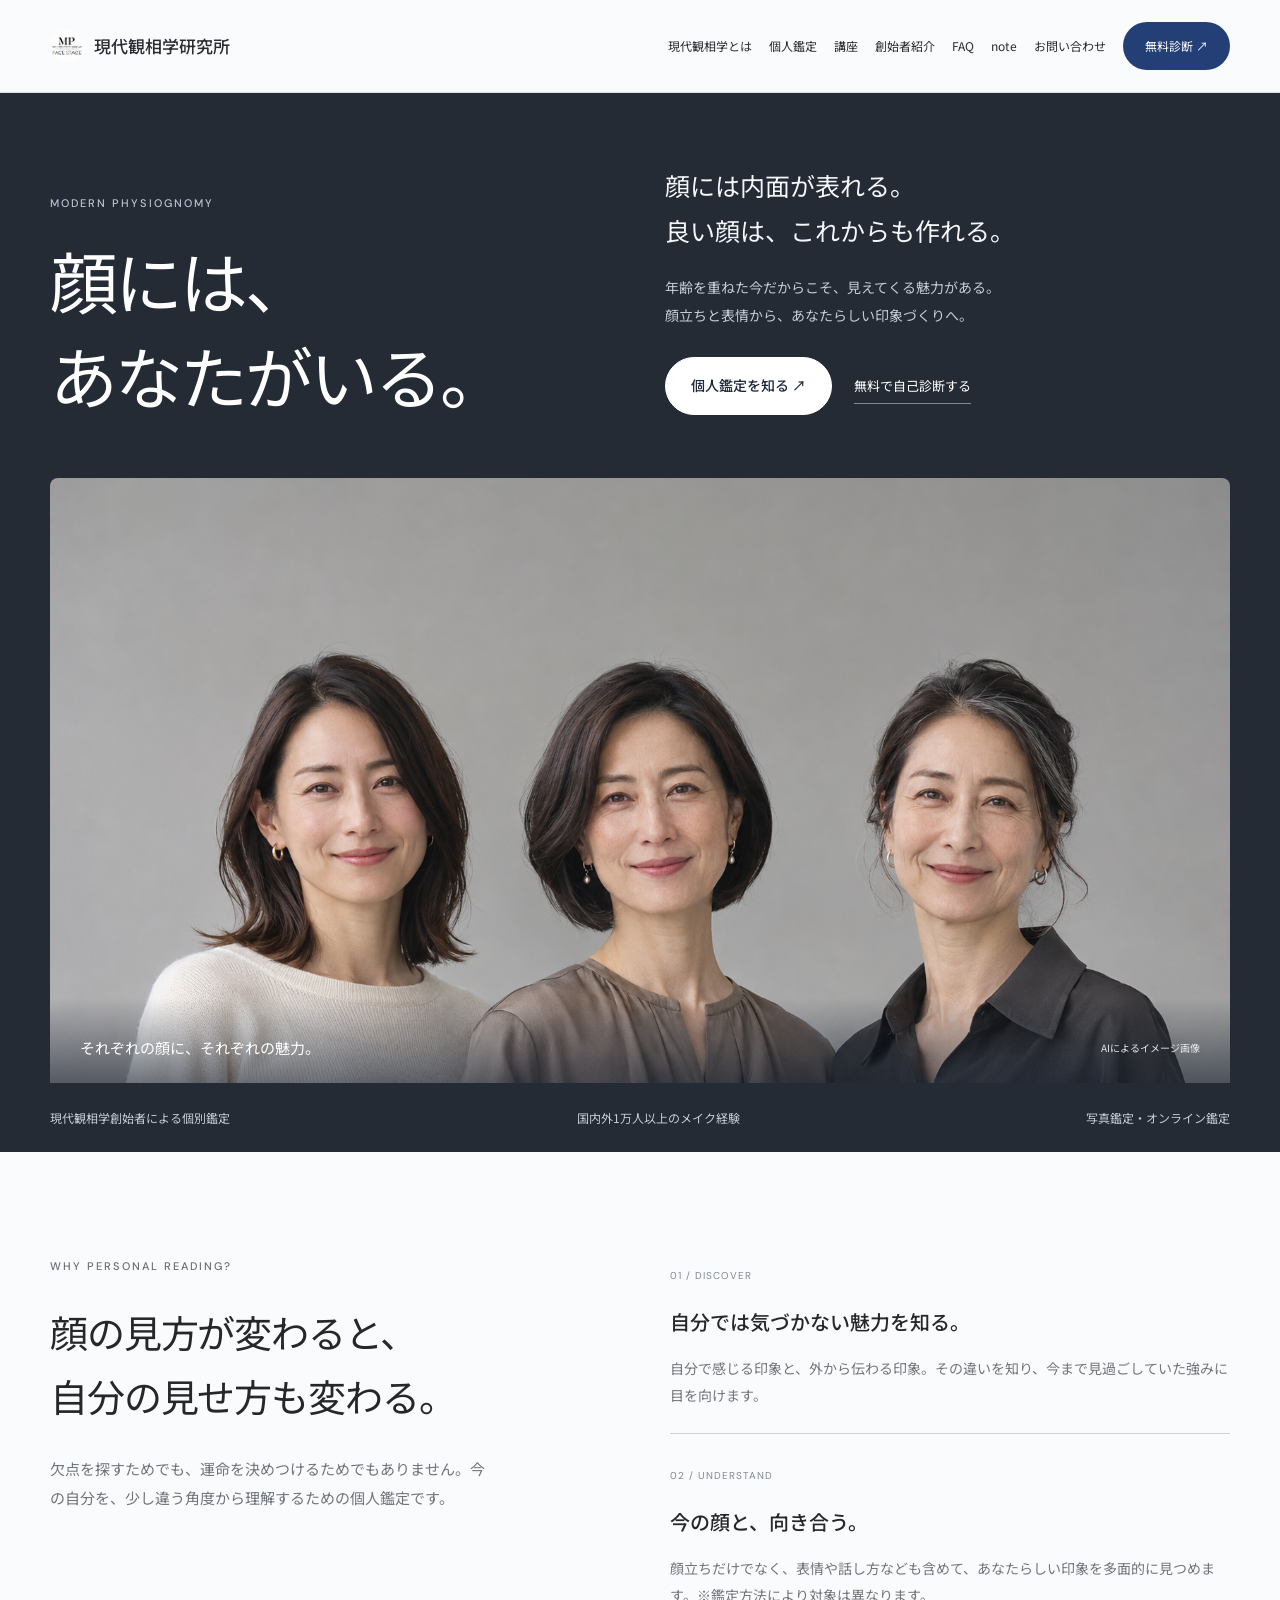
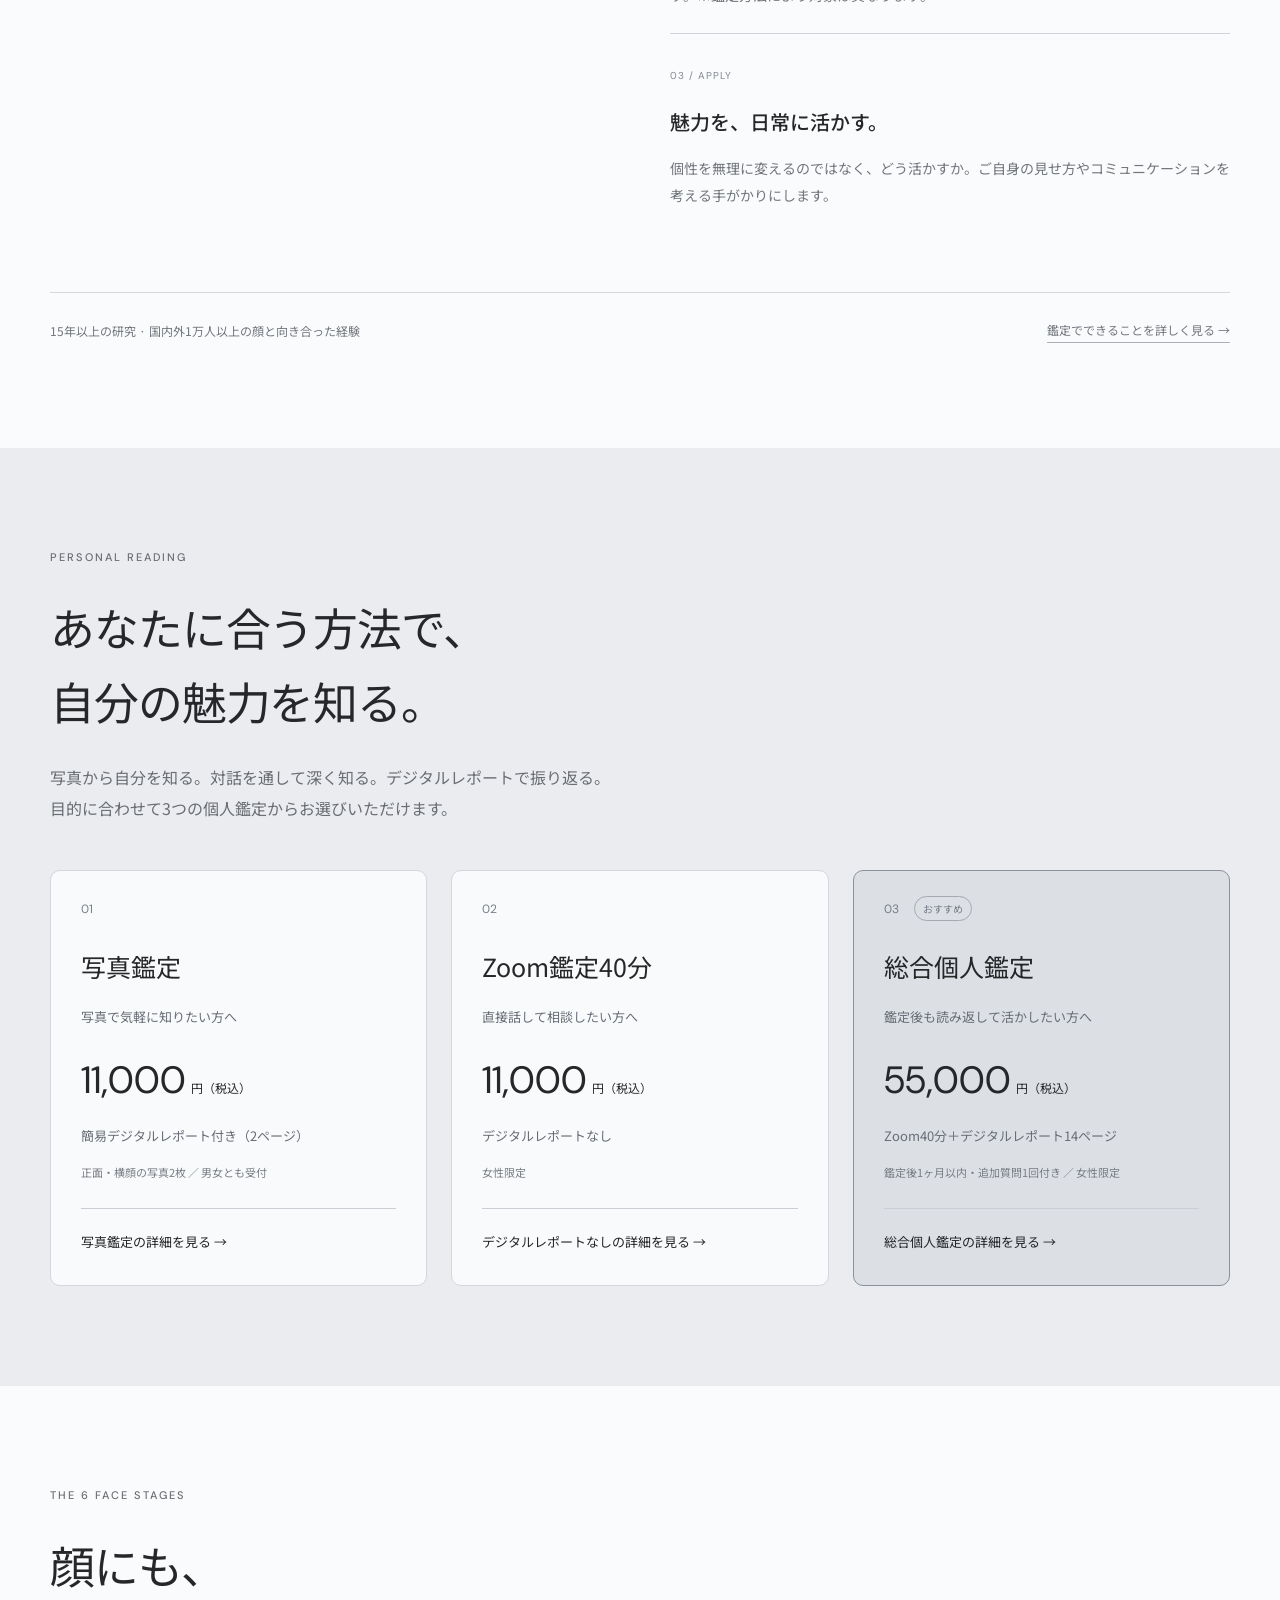
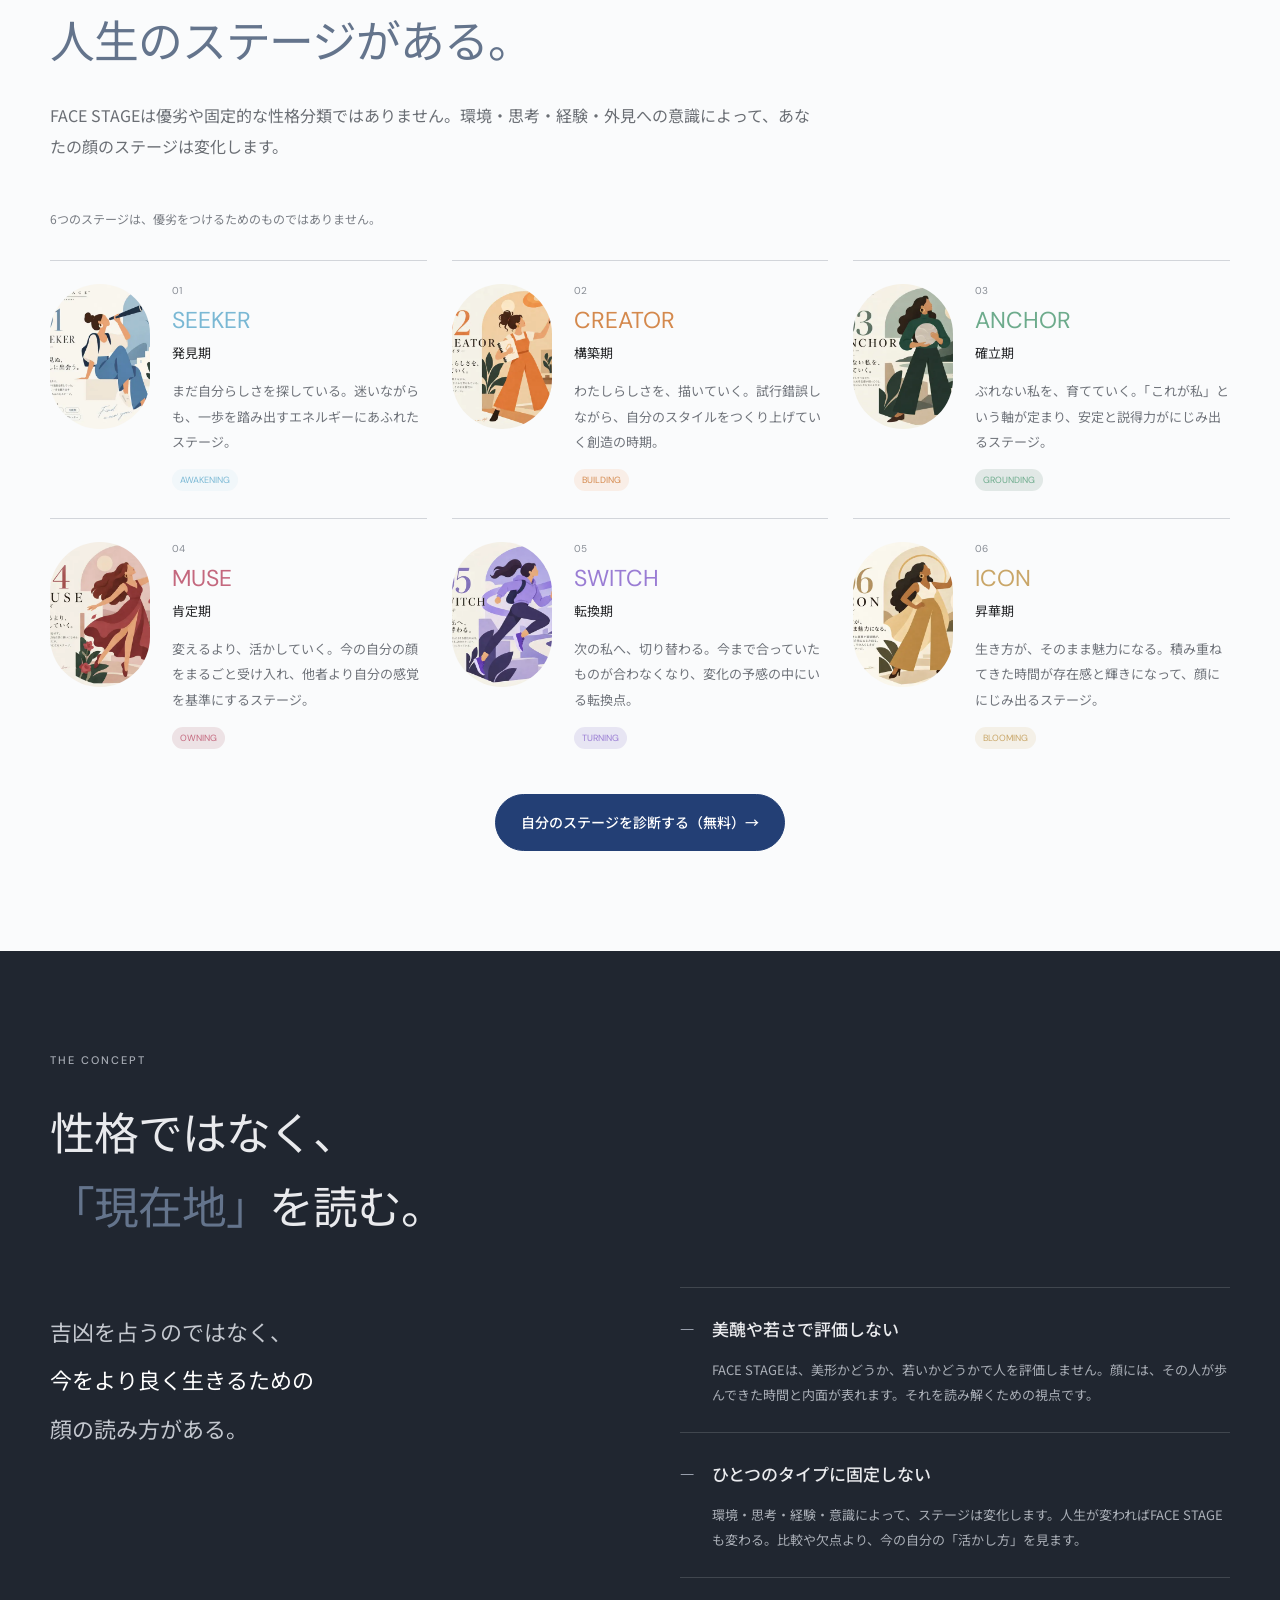
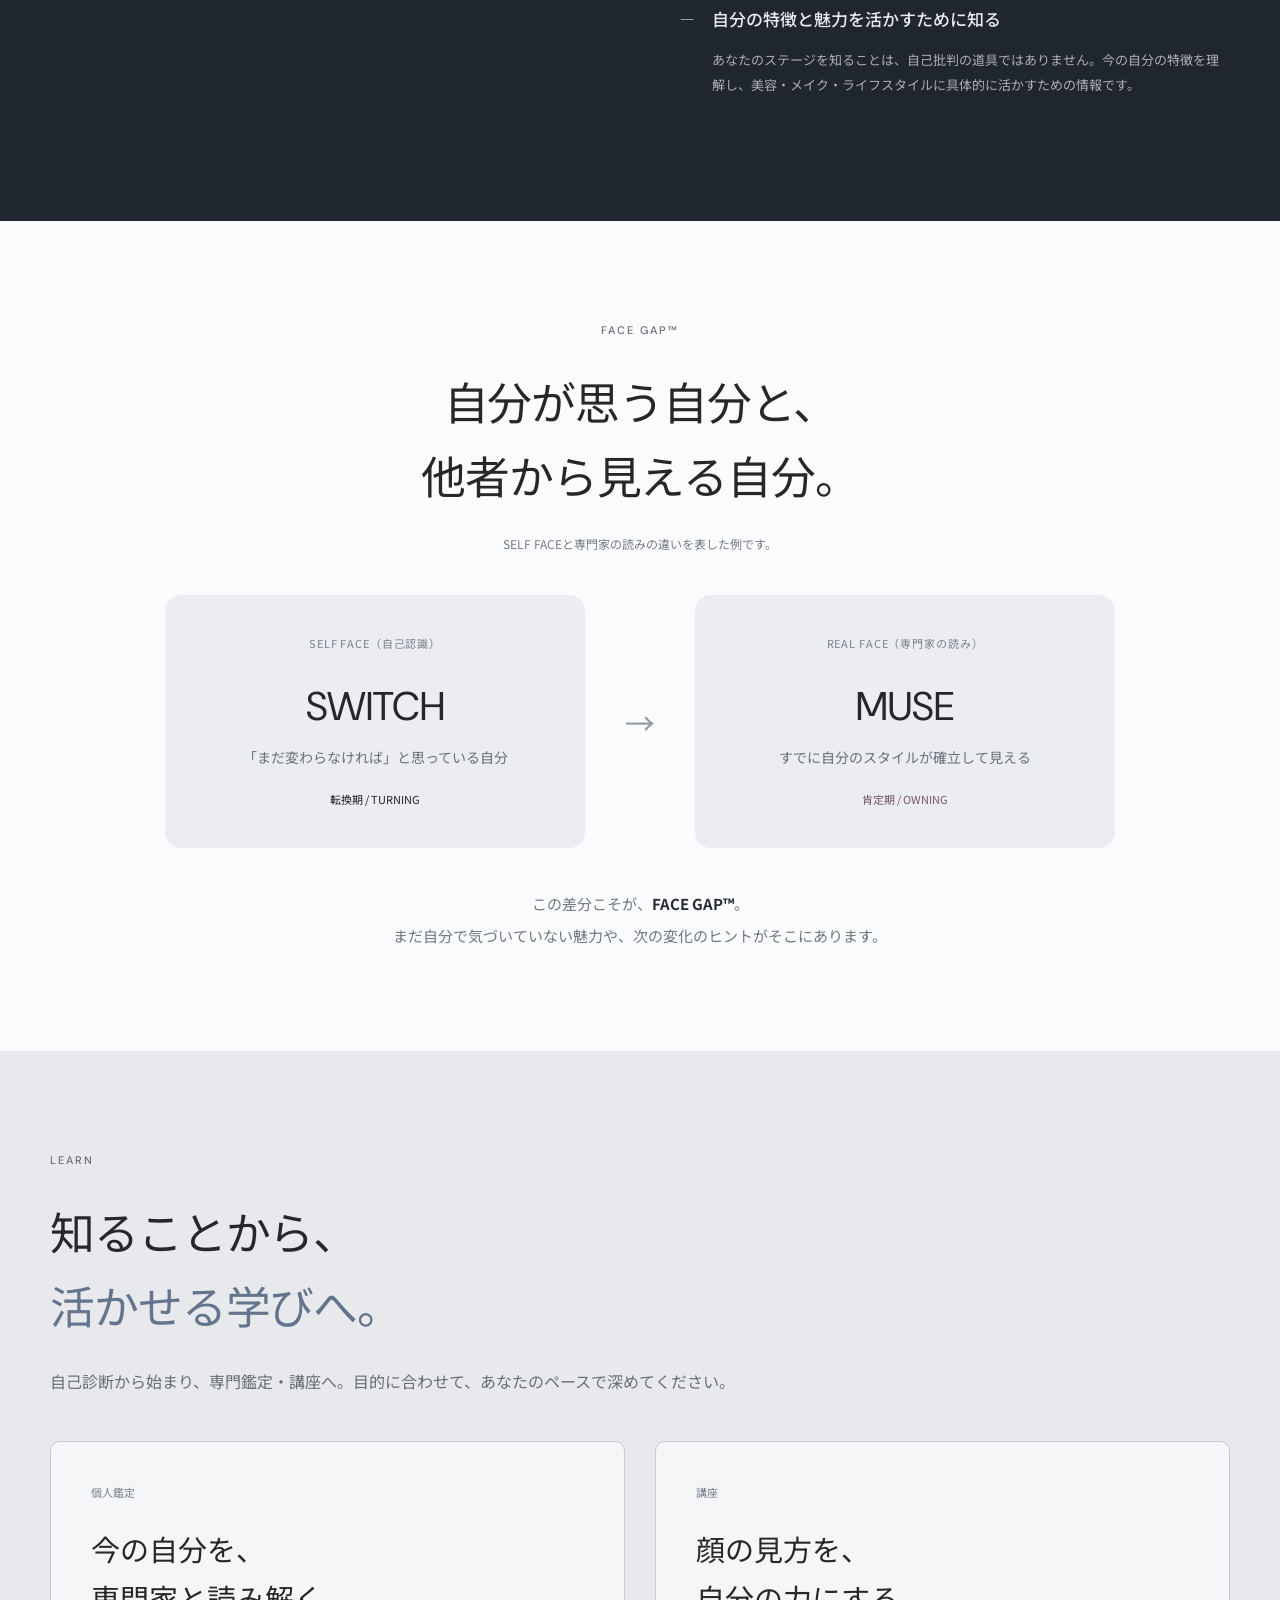
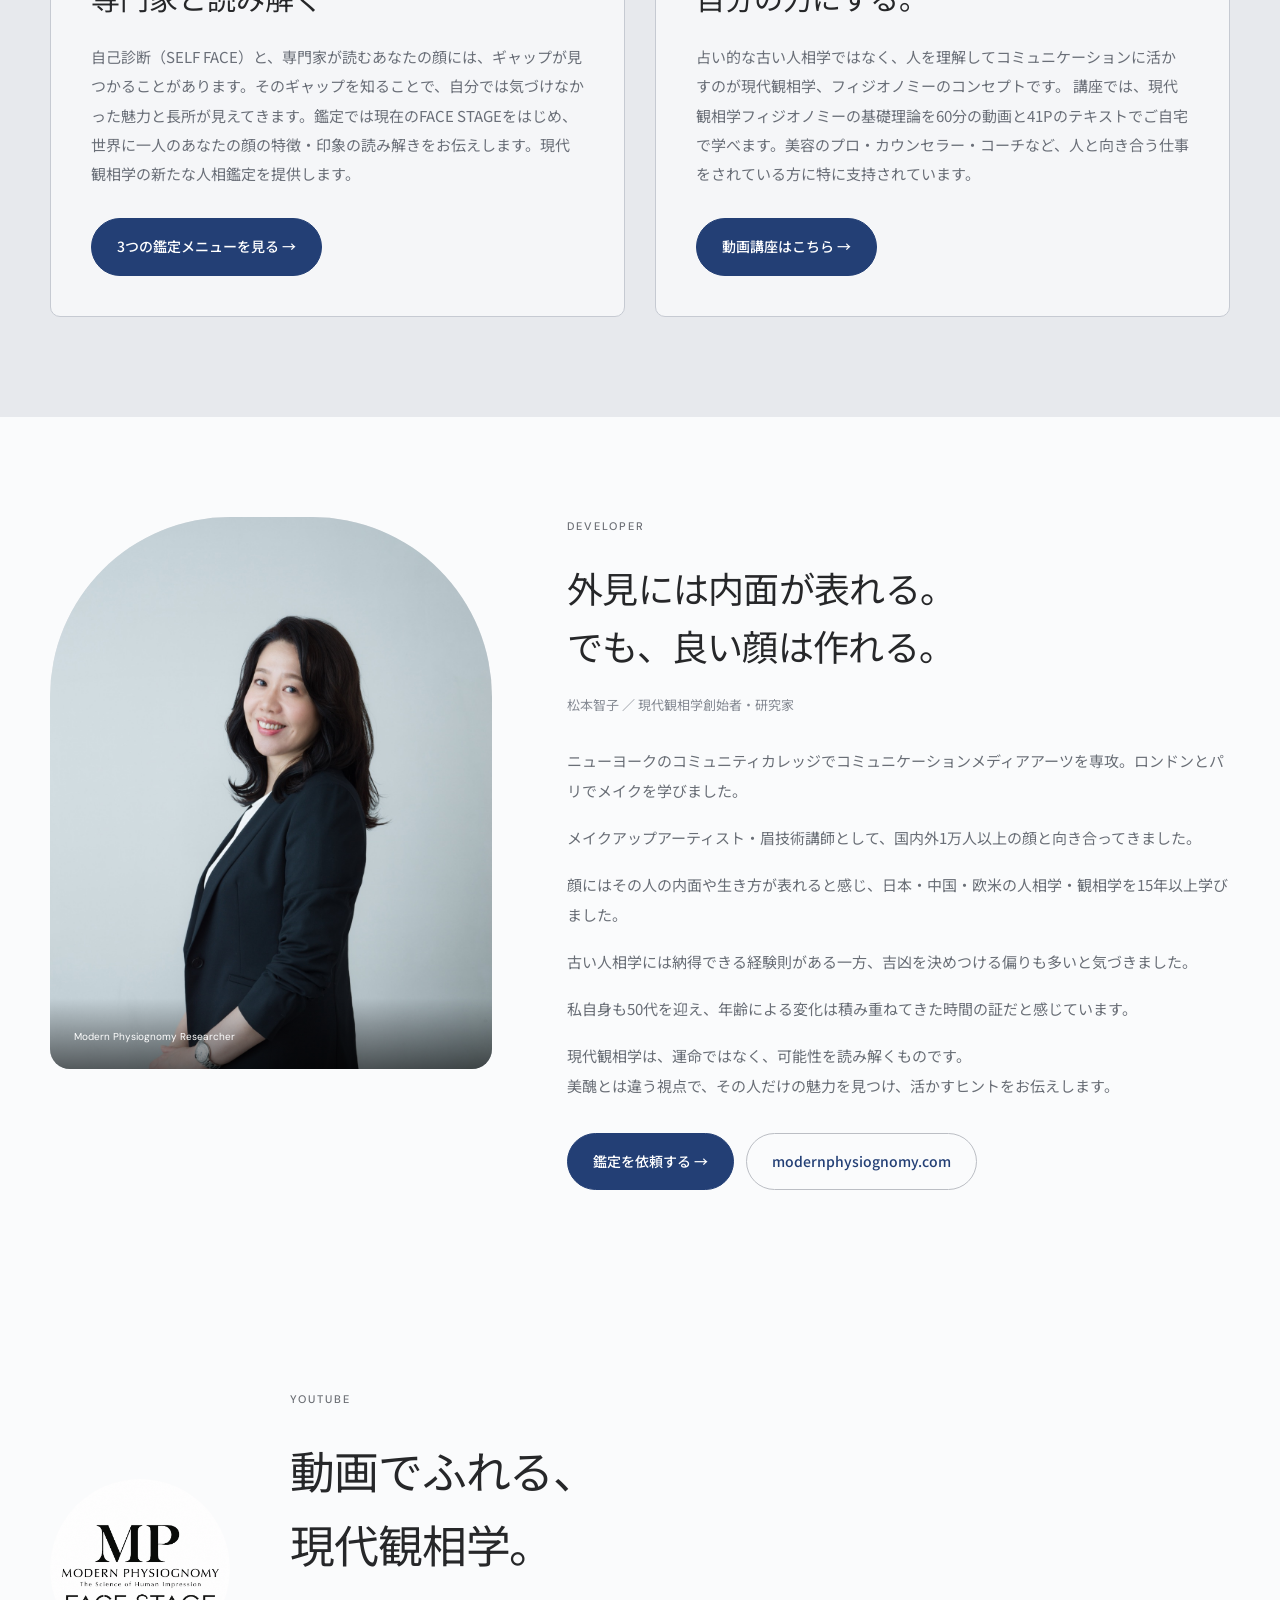
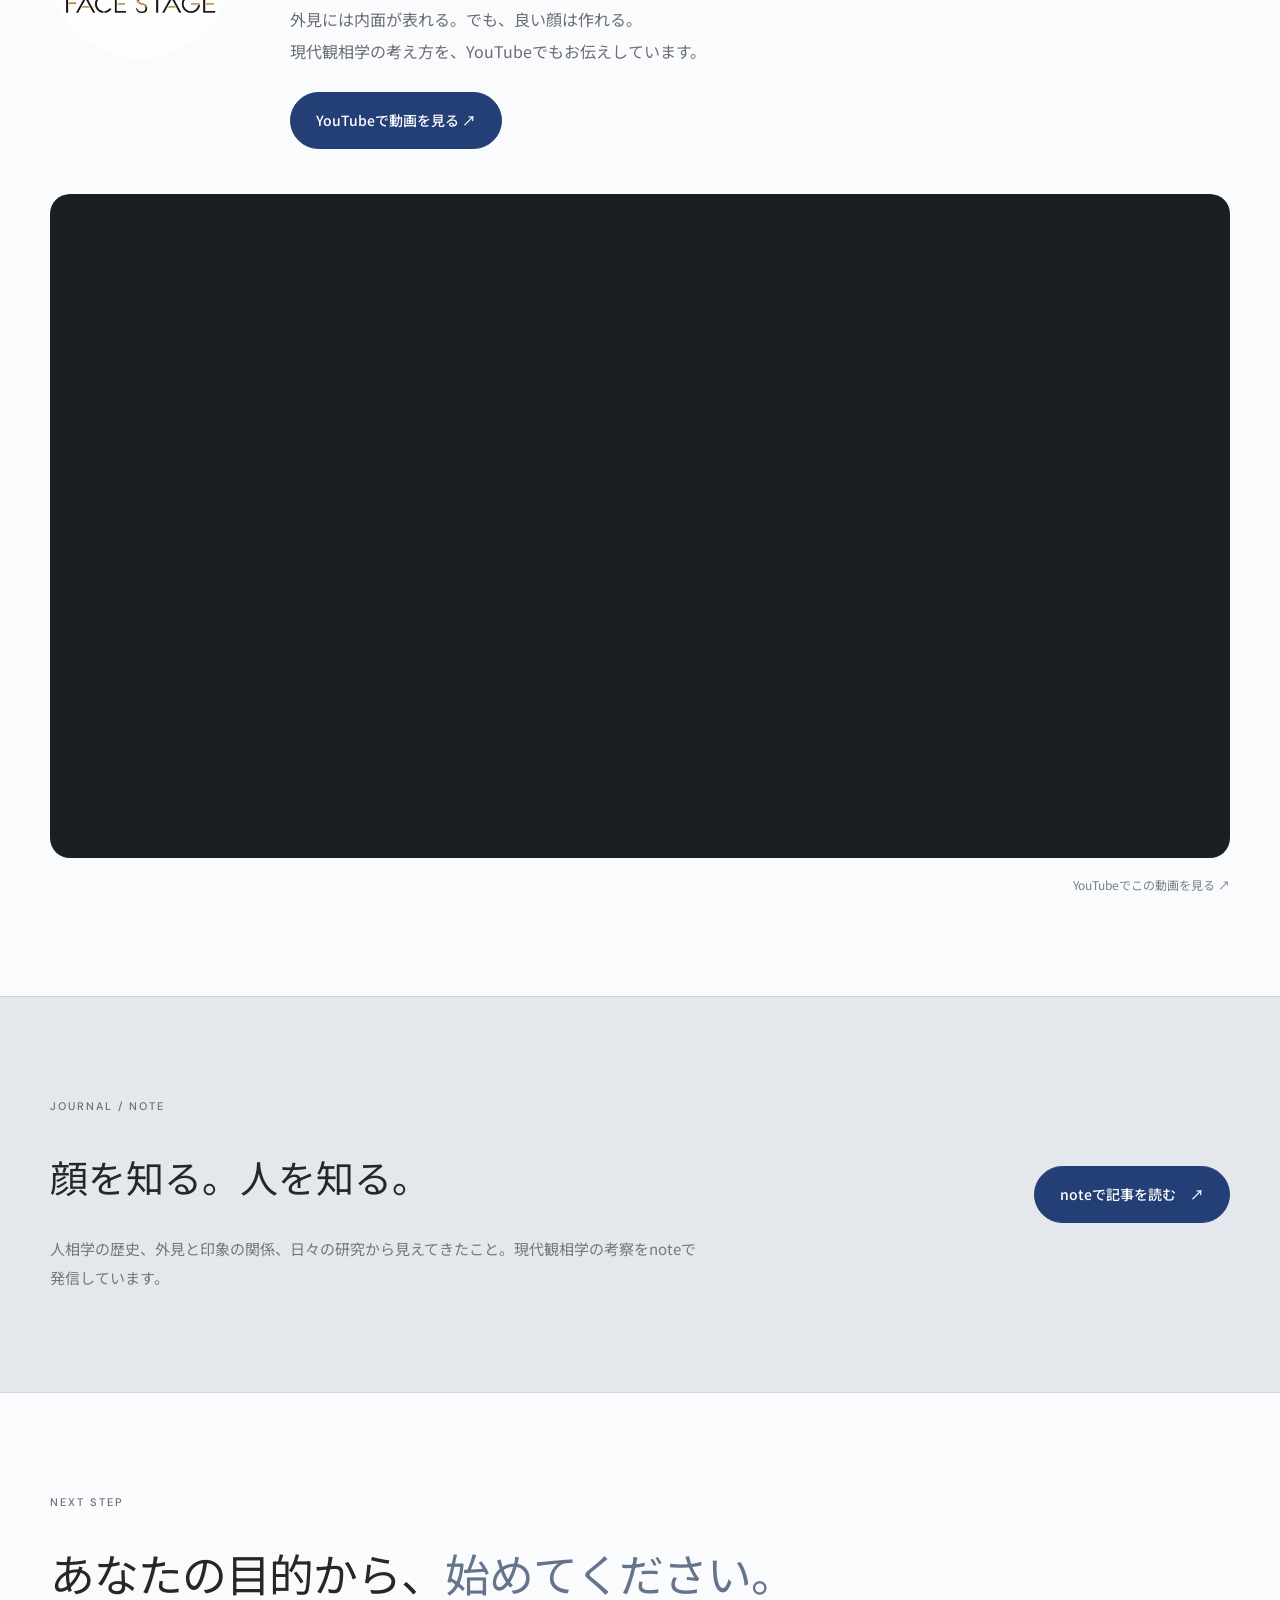
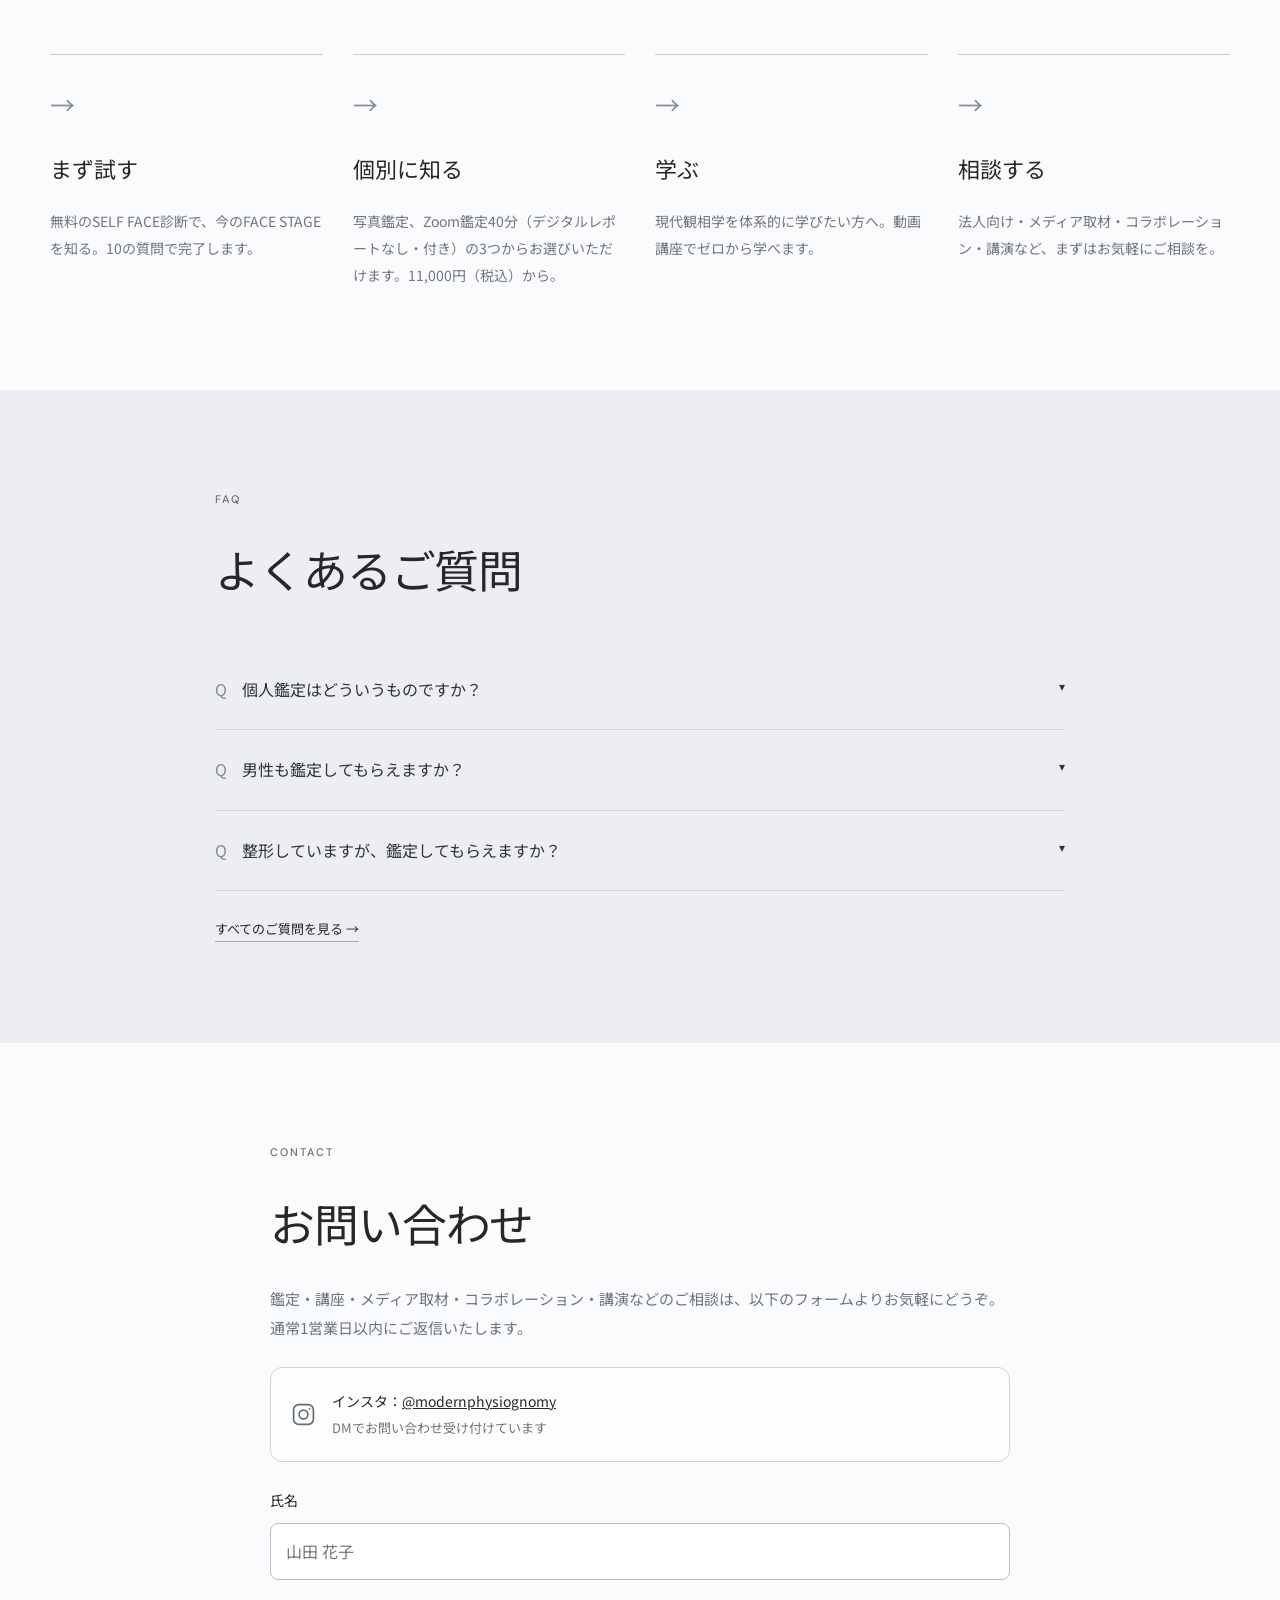
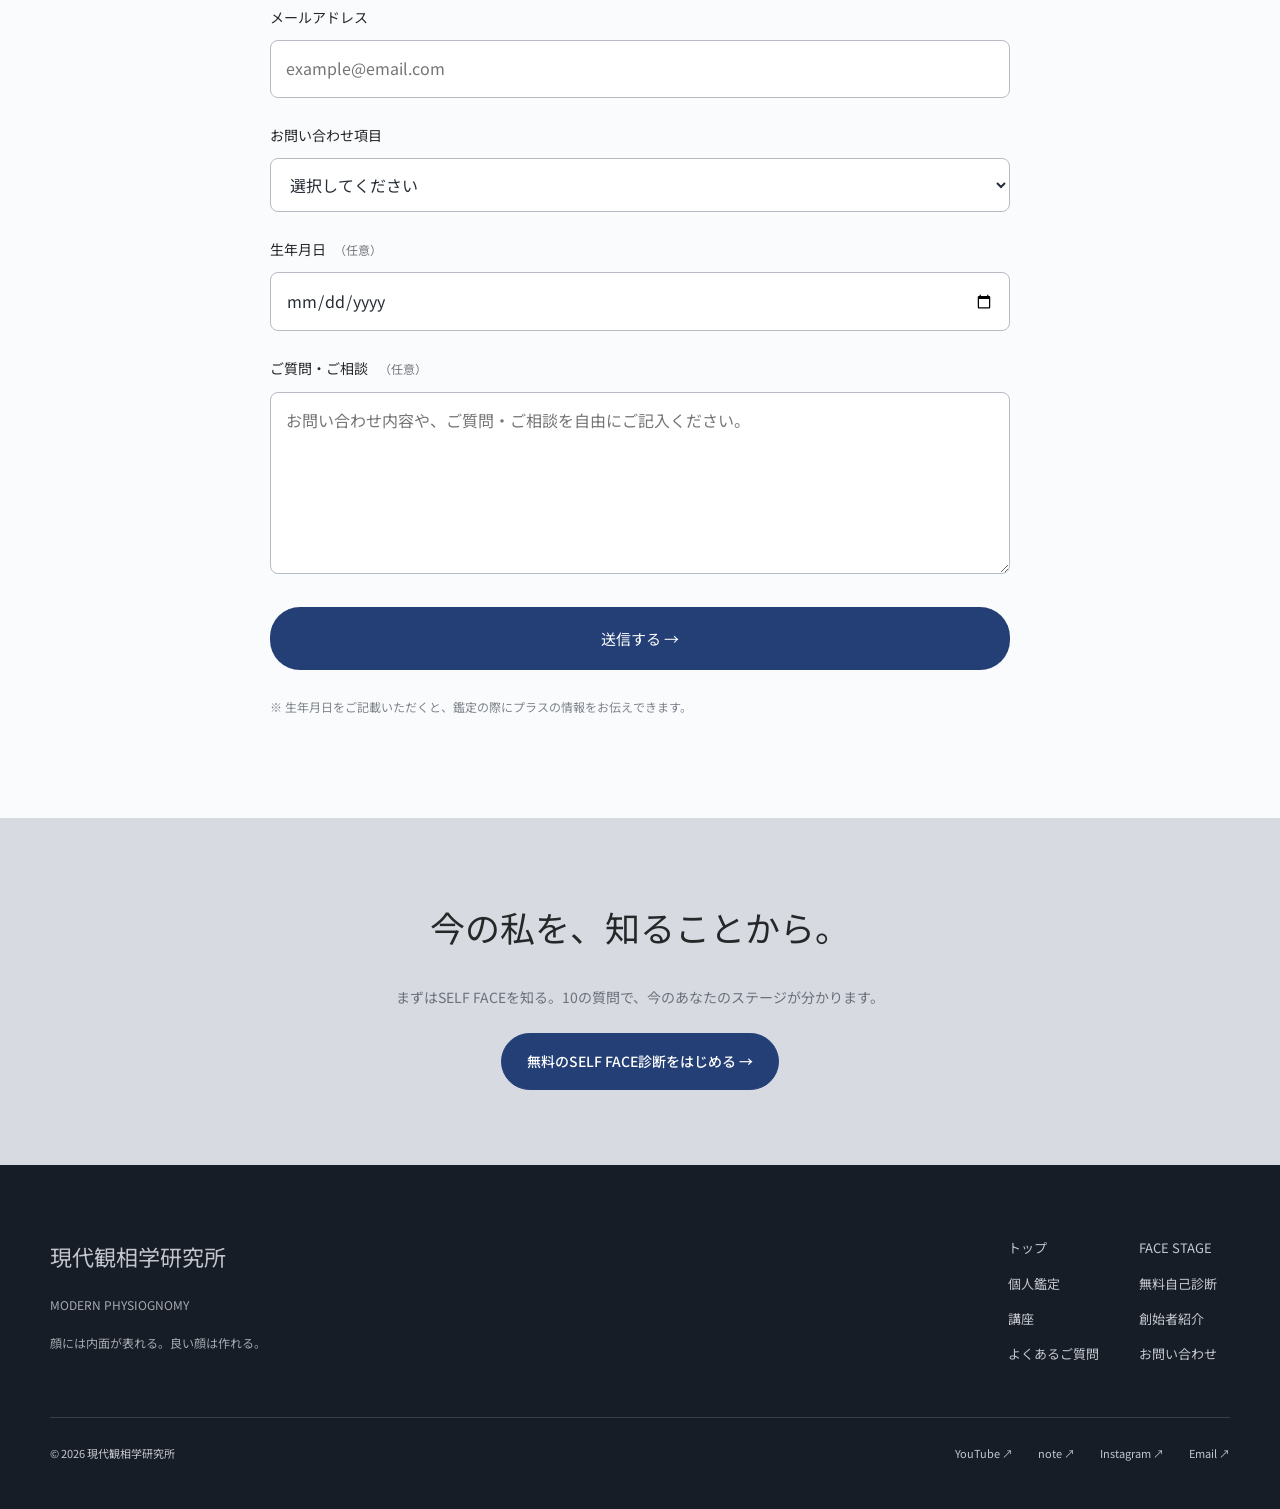
==== commit b976a2ab: "Add GA4 tracking and limit follow-up service to comprehensive reading" ====
--- a/index.html
+++ b/index.html
@@ -2,6 +2,15 @@
 
 <html lang="ja">
 <head>
+<!-- Google tag (gtag.js) -->
+<script async src="https://www.googletagmanager.com/gtag/js?id=G-103FFTN7W9"></script>
+<script>
+  window.dataLayer = window.dataLayer || [];
+  function gtag(){dataLayer.push(arguments);}
+  gtag('js', new Date());
+  gtag('config', 'G-103FFTN7W9');
+</script>
+
 <meta charset="utf-8"/>
 <meta content="width=device-width, initial-scale=1.0" name="viewport"/>
 <meta content="現代観相学研究所。外見には内面が表れる。でも、良い顔は作れる。現代観相学研究家松本智子が、その人だけの魅力を見つけ、活かすヒントをお伝えします。" name="description"/>
@@ -32,7 +41,7 @@
 <p class="eyebrow">PERSONAL READING</p><h2 class="section-title" id="readings-title">あなたに合う方法で、<br/>自分の魅力を知る。</h2><p class="lead">写真から自分を知る。対話を通して深く知る。デジタルレポートで振り返る。<br/>目的に合わせて3つの個人鑑定からお選びいただけます。</p>
 <div class="service-options">
 <a class="service-option" href="menu.html#photo"><span class="service-number">01</span><h3>写真鑑定</h3><p>写真で気軽に知りたい方へ</p><strong>11,000<span>円（税込）</span></strong><p class="service-includes">簡易デジタルレポート付き（2ページ）</p><small>正面・横顔の写真2枚 ／ 男女とも受付</small><span class="service-link">写真鑑定の詳細を見る →</span></a>
-<a class="service-option" href="menu.html#session-light"><span class="service-number">02</span><h3>Zoom鑑定40分</h3><p>直接話して相談したい方へ</p><strong>11,000<span>円（税込）</span></strong><p class="service-includes">デジタルレポートなし</p><small>鑑定後1ヶ月以内・追加質問1回付き ／ 女性限定</small><span class="service-link">デジタルレポートなしの詳細を見る →</span></a>
+<a class="service-option" href="menu.html#session-light"><span class="service-number">02</span><h3>Zoom鑑定40分</h3><p>直接話して相談したい方へ</p><strong>11,000<span>円（税込）</span></strong><p class="service-includes">デジタルレポートなし</p><small>女性限定</small><span class="service-link">デジタルレポートなしの詳細を見る →</span></a>
 <a class="service-option service-featured" href="menu.html#session"><span class="service-number">03 <b>おすすめ</b></span><h3>総合個人鑑定</h3><p>鑑定後も読み返して活かしたい方へ</p><strong>55,000<span>円（税込）</span></strong><p class="service-includes">Zoom40分＋デジタルレポート14ページ</p><small>鑑定後1ヶ月以内・追加質問1回付き ／ 女性限定</small><span class="service-link">総合個人鑑定の詳細を見る →</span></a>
 </div></div></section>
 <section class="section stages" id="stages">
